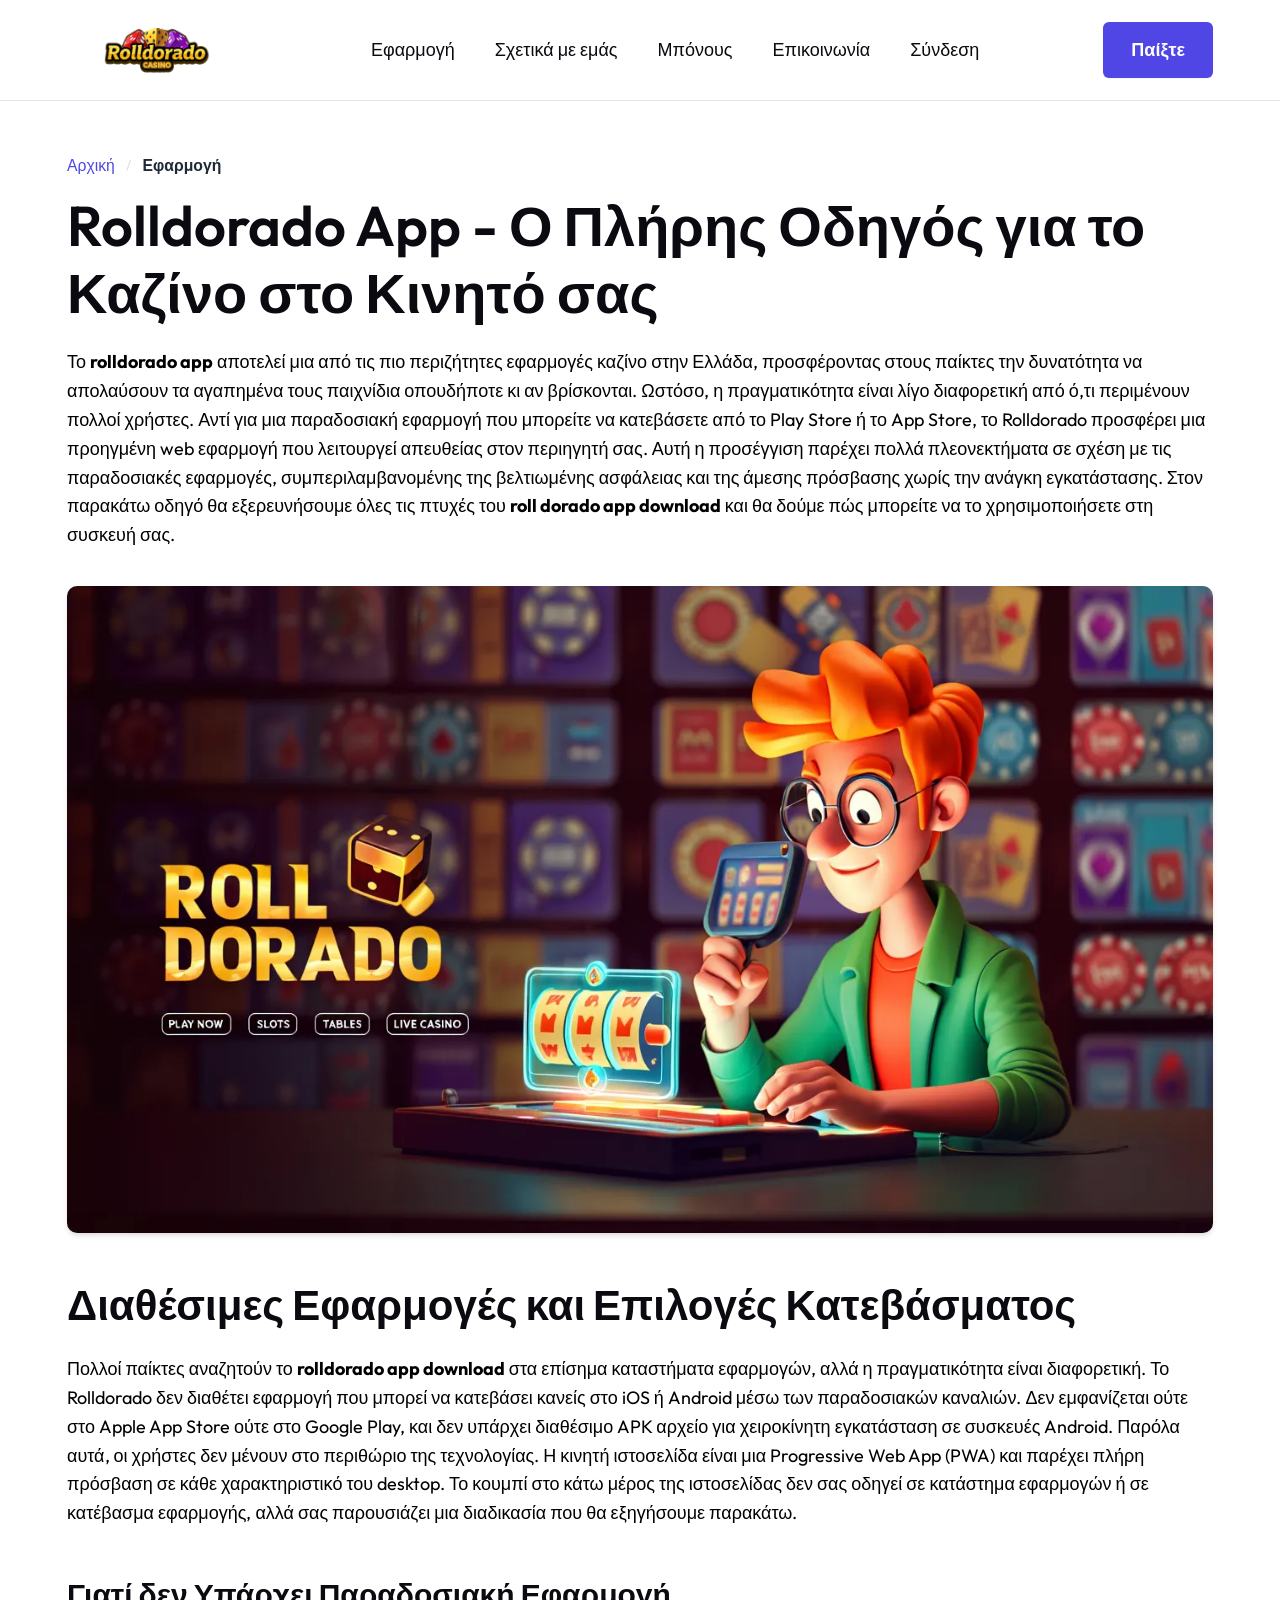
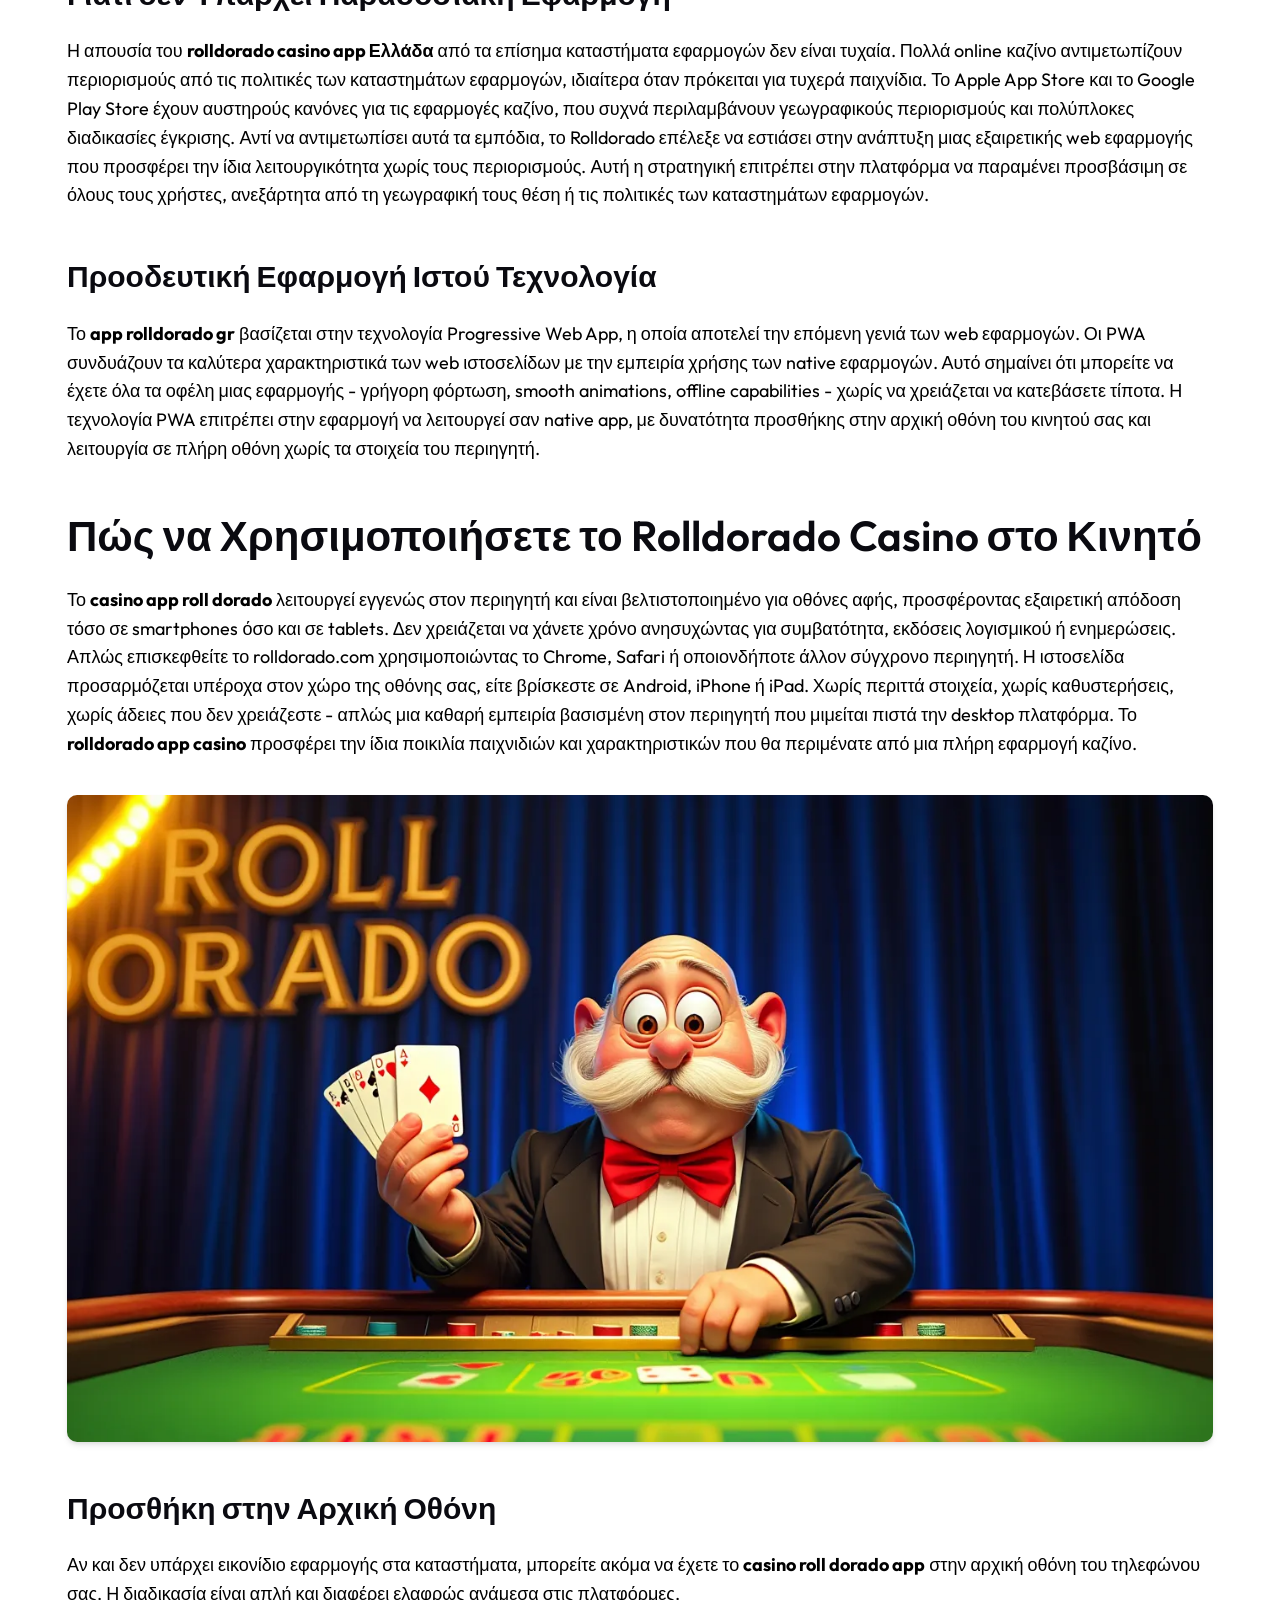
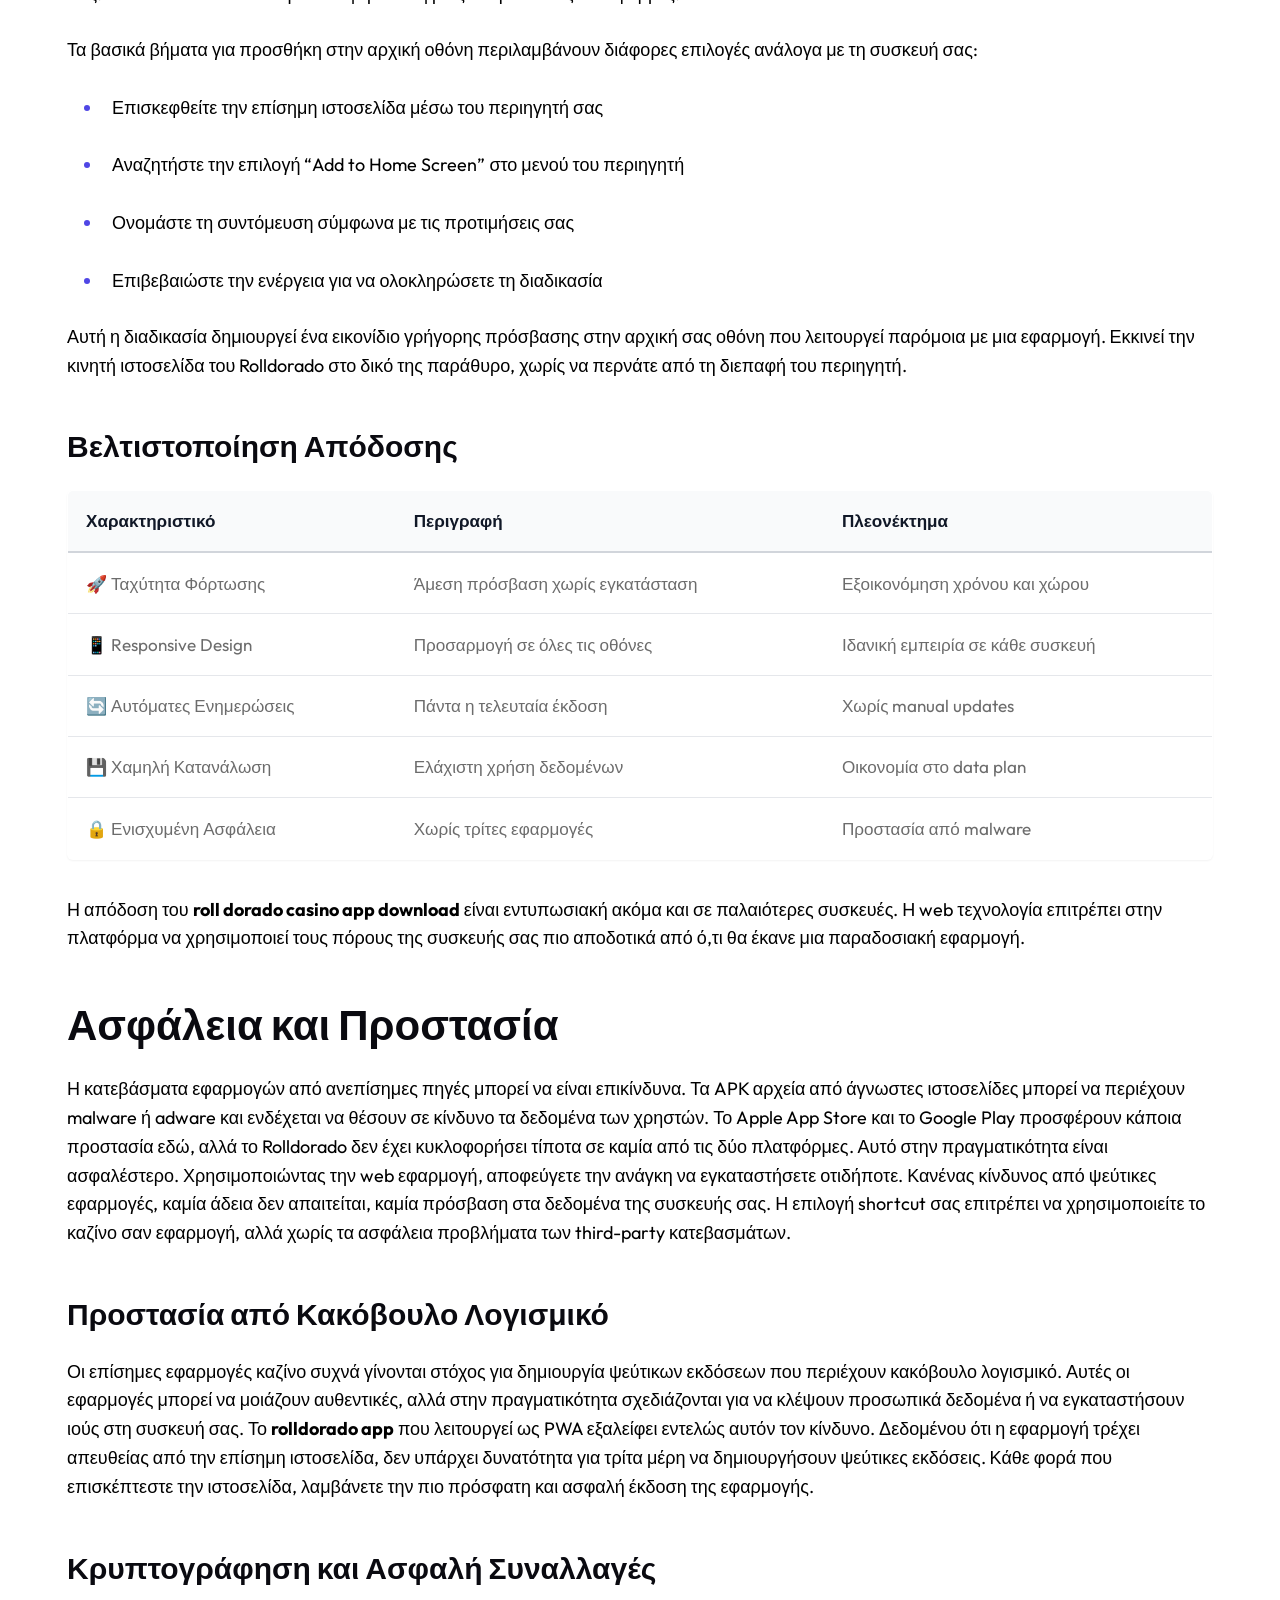
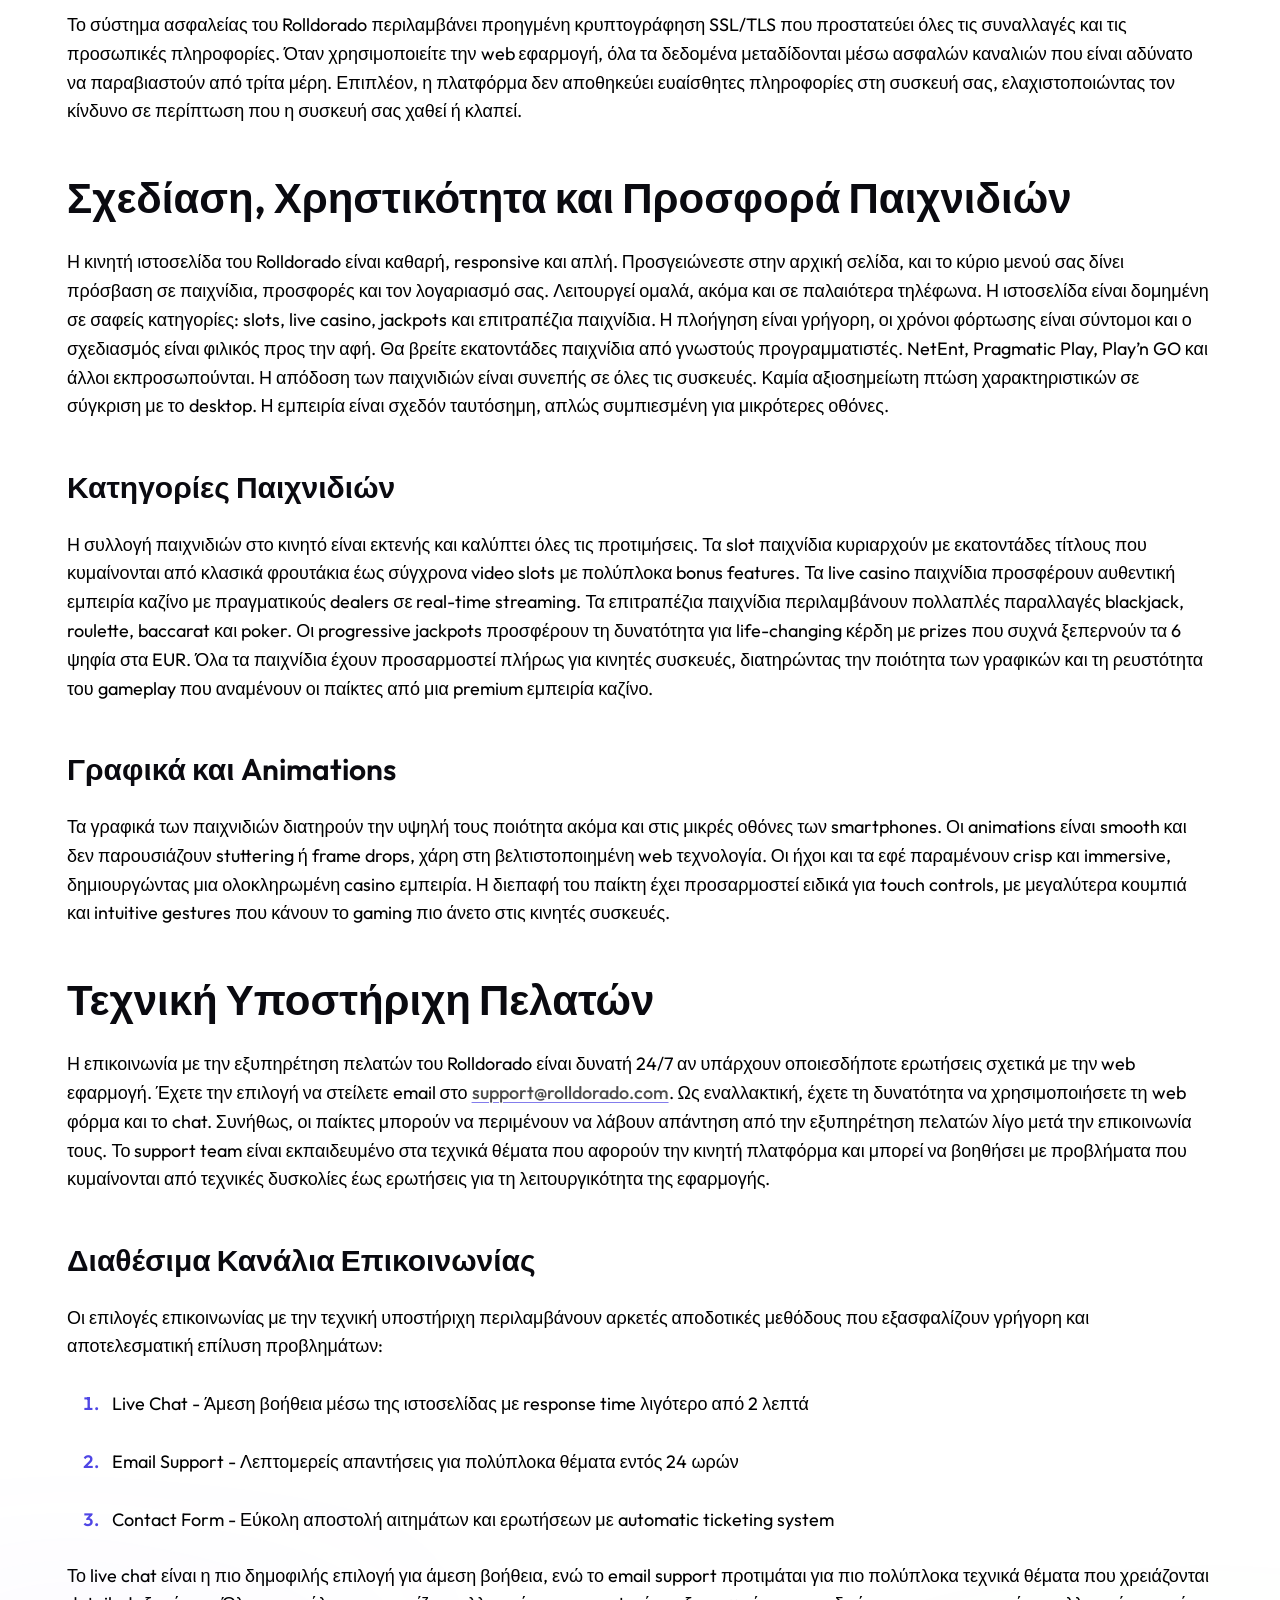
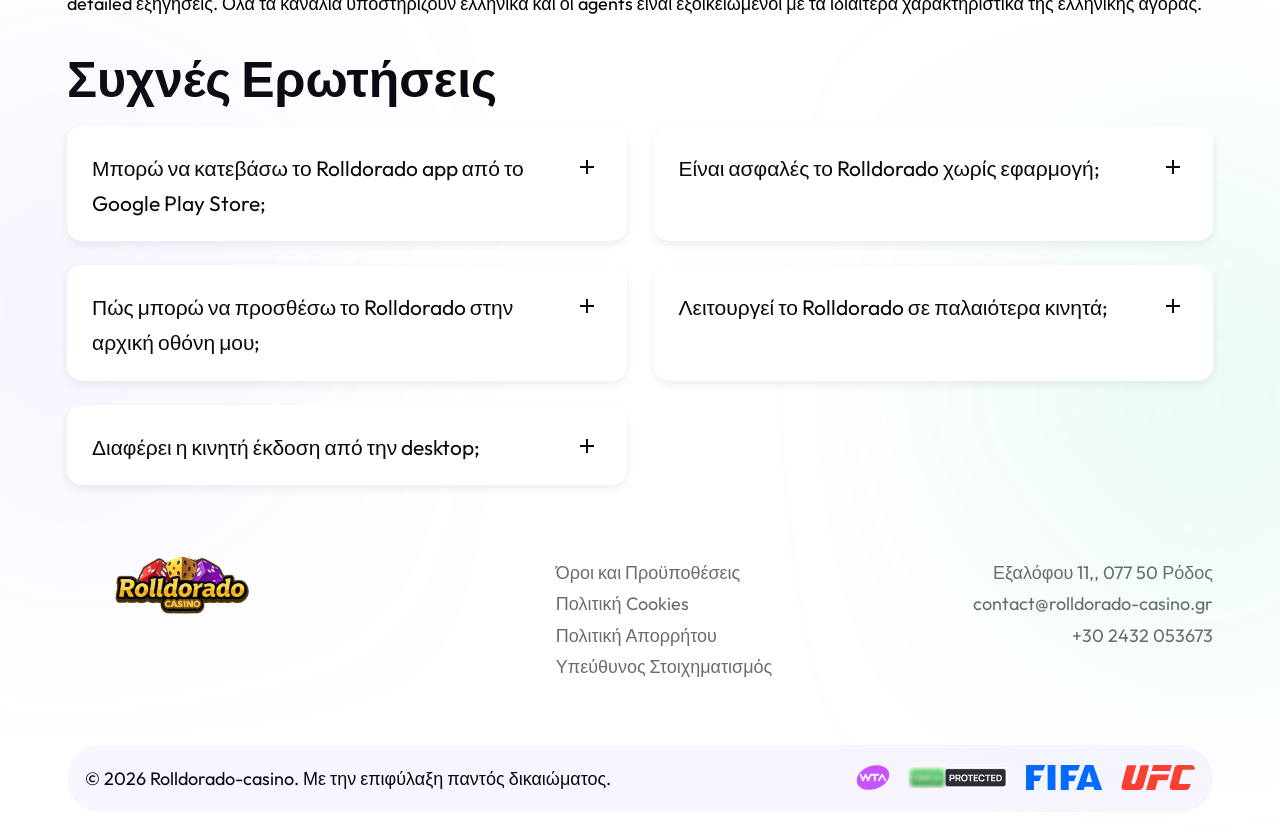
==== app/index.html @ d0406fed "initial commit" ====
<!DOCTYPE html><html class="no-js_a31c6f92421cba8a" lang="el-gr"><head>
  <meta charset="utf-8">
<meta name="viewport" content="width=device-width, initial-scale=1">
<meta http-equiv="x-ua-compatible" content="ie=edge"> <title>Rolldorado Casino App Ελλάδα - Κριτική και Μπόνους</title><meta name="description" content="rolldorado Casino App Ελλάδα: Κατεβάστε την εφαρμογή δωρεάν για Android &amp; iOS. Οδηγός, κριτική, μπόνους και πώς να παίξετε καζίνο παντού!"><meta name="keywords" content="rolldorado app, roll dorado app, rolldorado app download, roll dorado app download, rolldorado casino app Ελλάδα, roll dorado casino app download, app rolldorado gr, casino app roll dorado, rolldorado app casino, casino roll dorado app"><link rel="canonical" href="https://rolldorado-casino.gr/app/"><link rel="icon" type="image/png" sizes="32x32" href="/captures/favicon-32x32.26ec0876a1.png"><link rel="icon" type="image/png" sizes="16x16" href="/captures/favicon-16x16.png"><link rel="apple-touch-icon" sizes="180x180" href="/apple-touch-icon.png"> 
<link rel="shortcut icon" href="/favicon.ico"> 
<meta name="msapplication-TileColor" content="#da532c"> 
<meta name="theme-color" content="#ffffff"> 
<meta property="og:title" content="Rolldorado Casino App Ελλάδα - Κριτική και Μπόνους">
<meta property="og:description" content="rolldorado Casino App Ελλάδα: Κατεβάστε την εφαρμογή δωρεάν για Android &amp; iOS. Οδηγός, κριτική, μπόνους και πώς να παίξετε καζίνο παντού!">
<meta property="og:type" content="website">
<meta property="og:url" content="https://rolldorado-casino.gr/app/"><meta property="og:image" content="https://rolldorado-casino.gr/captures/doc_app_0a107b8253/rolldorado-casino-app-%CE%B5%CE%BB%CE%BB%CE%B1%CE%B4%CE%B1-%CE%BA%CF%81%CE%B9%CF%84%CE%B9%CE%BA%CE%B7-%CE%BA%CE%B1%CE%B9-%CE%BC%CF%80%CE%BF%CE%BD%CE%BF%CF%85%CF%82-1.webp">
<meta name="twitter:card" content="summary_large_image">
<meta name="twitter:title" content="Rolldorado Casino App Ελλάδα - Κριτική και Μπόνους">
<meta name="twitter:description" content="rolldorado Casino App Ελλάδα: Κατεβάστε την εφαρμογή δωρεάν για Android &amp; iOS. Οδηγός, κριτική, μπόνους και πώς να παίξετε καζίνο παντού!"><meta name="twitter:image" content="https://rolldorado-casino.gr/captures/doc_app_0a107b8253/rolldorado-casino-app-%CE%B5%CE%BB%CE%BB%CE%B1%CE%B4%CE%B1-%CE%BA%CF%81%CE%B9%CF%84%CE%B9%CE%BA%CE%B7-%CE%BA%CE%B1%CE%B9-%CE%BC%CF%80%CE%BF%CE%BD%CE%BF%CF%85%CF%82-1.webp"><link rel="preconnect" href="https://fonts.googleapis.com">
  <link rel="preconnect" href="https://fonts.gstatic.com" crossorigin=""><link href="https://fonts.googleapis.com/css2?family=Inter:wght@400;600;700&amp;family=Poppins:wght@700&amp;display=swap" rel="stylesheet"><meta name="robots" content="index, follow"><script type="application/ld+json">
{
  "@context": "https://schema.org",
  "@graph": [
    {
      "@type": "WebSite",
      "@id": "https:\/\/rolldorado-casino.gr\/#website",
      "url": "https:\/\/rolldorado-casino.gr\/",
      "name": "Rolldorado-casino",
      "potentialAction": {
        "@type": "SearchAction",
        "target": "https:\/\/rolldorado-casino.gr\/search?q={search_term_string}",
        "query-input": "required name=search_term_string"
      },
      "publisher": {
         "@id": "https:\/\/rolldorado-casino.gr\/#organization"
      },
      "inLanguage": "el-GR"
    },
    {
      "@type": "Organization",
      "@id": "https:\/\/rolldorado-casino.gr\/#organization",
      "name": "Rolldorado-casino",
      "url": "https:\/\/rolldorado-casino.gr\/",
      "logo": {
        "@type": "ImageObject",
        "url": "https:\/\/rolldorado-casino.gr\/captures\/logo.png"

      }},{
      "@type": "BreadcrumbList",
      "@id": "https:\/\/rolldorado-casino.gr\/app\/#breadcrumb",
      "itemListElement": [{
          "@type": "ListItem",
          "position":  1 ,
          "name": "Αρχική",
          "item": "https:\/\/rolldorado-casino.gr\/"
        },
              {
                "@type": "ListItem",
                "position":  2 ,
                "name": "Rolldorado Casino - Αναλυτικος Οδηγος και Κριτικη",
                "item": "https:\/\/rolldorado-casino.gr\/"
              },
        {
          "@type": "ListItem",
          "position":  3 ,
          "name": "Rolldorado Casino App Ελλάδα - Κριτική και Μπόνους"
        }
      ]
    },{"@type": "WebPage",
      "@id": "https:\/\/rolldorado-casino.gr\/app\/",
      "url": "https:\/\/rolldorado-casino.gr\/app\/",
      "name": "Rolldorado Casino App Ελλάδα - Κριτική και Μπόνους",
      "description": "rolldorado Casino App Ελλάδα: Κατεβάστε την εφαρμογή δωρεάν για Android \u0026 iOS. Οδηγός, κριτική, μπόνους και πώς να παίξετε καζίνο παντού!",
      "inLanguage": "el-GR","datePublished": "2026-07-07T00:00:00Z",
      "dateModified": "2026-07-07T00:00:00Z",
      "isPartOf": {
        "@id": "https:\/\/rolldorado-casino.gr\/#website"
      },"breadcrumb": {
         "@id": "https:\/\/rolldorado-casino.gr\/app\/#breadcrumb"
       }},
    {
      "@type": "FAQPage",
      "mainEntity": [{
          "@type": "Question",
          "name": "Μπορώ να κατεβάσω το Rolldorado app από το Google Play Store;",
          "acceptedAnswer": {
            "@type": "Answer",
            "text": "Όχι, δεν υπάρχει επίσημη εφαρμογή Rolldorado στο Google Play Store ούτε στο Apple App Store. Η πλατφόρμα λειτουργεί ως Progressive Web App που μπορείτε να προσθέσετε στην αρχική οθόνη του κινητού σας. Αυτή η προσέγγιση προσφέρει την ίδια λειτουργικότητα χωρίς τους περιορισμούς των επίσημων καταστημάτων εφαρμογών.\n"
          }
        },{
          "@type": "Question",
          "name": "Είναι ασφαλές το Rolldorado χωρίς εφαρμογή;",
          "acceptedAnswer": {
            "@type": "Answer",
            "text": "Ναι, είναι πιο ασφαλές από τις παραδοσιακές εφαρμογές καζίνο. Δεδομένου ότι λειτουργεί απευθείας στον περιηγητή, δεν χρειάζεται να εγκαταστήσετε τίποτα που θα μπορούσε να περιέχει malware. Όλες οι συναλλαγές προστατεύονται με SSL κρυπτογράφηση και η πλατφόρμα δεν αποθηκεύει ευαίσθητα δεδομένα στη συσκευή σας.\n"
          }
        },{
          "@type": "Question",
          "name": "Πώς μπορώ να προσθέσω το Rolldorado στην αρχική οθόνη μου;",
          "acceptedAnswer": {
            "@type": "Answer",
            "text": "Επισκεφθείτε το rolldorado.com στον περιηγητή σας και χρησιμοποιήστε την επιλογή \u0026ldquo;Add to Home Screen\u0026rdquo; από το μενού του περιηγητή. Στο Android Chrome, πατήστε τις τρεις τελείες και επιλέξτε την αντίστοιχη επιλογή. Στο iPhone Safari, πατήστε το Share button και επιλέξτε \u0026ldquo;Add to Home Screen\u0026rdquo;.\n"
          }
        },{
          "@type": "Question",
          "name": "Λειτουργεί το Rolldorado σε παλαιότερα κινητά;",
          "acceptedAnswer": {
            "@type": "Answer",
            "text": "Ναι, η web εφαρμογή είναι βελτιστοποιημένη για να λειτουργεί ομαλά ακόμα και σε παλαιότερες συσκευές. Χρειάζεστε μόνο έναν σύγχρονο περιηγητή και σταθερή σύνδεση internet. Η απόδοση παραμένει εξαιρετική χάρη στην αποδοτική χρήση των πόρων του συστήματος.\n"
          }
        },{
          "@type": "Question",
          "name": "Διαφέρει η κινητή έκδοση από την desktop;",
          "acceptedAnswer": {
            "@type": "Answer",
            "text": "Η κινητή έκδοση προσφέρει την ίδια πλήρη λειτουργικότητα με την desktop έκδοση. Όλα τα παιχνίδια, οι προσφορές, οι τραπεζικές επιλογές και τα χαρακτηριστικά του λογαριασμού είναι διαθέσιμα. Η διαφορά είναι μόνο στη διεπαφή που έχει βελτιστοποιηθεί για οθόνες αφής και μικρότερες οθόνες.\n"
          }
        }]
    }]
}
</script><meta name="generator" content="Hugo 0.148.2">
  
  <link rel="stylesheet" href="/stylesheet/bootstrap.min.662cc94c.css">
  <link rel="stylesheet" href="/stylesheet/fontawesome.min.9224754f.css">
  <link rel="stylesheet" href="/stylesheet/animate.fdb10ee7.css">
  <link rel="stylesheet" href="/stylesheet/odometer.6a5f8309.css">
  <link rel="stylesheet" href="/stylesheet/slick.min.5a803462.css">
  
  
  <link rel="stylesheet" href="/stylesheet/style.31c47801c6d0d72ed2a5c82821228aae0c2e79ded20c3f57e30a147ff3dc51f1.9a481f0e.css" integrity="sha384-0KXBVfn+M3Rq9s7ceeUWSUtH//mEdd8QorEAnDosq/TmWzyBZxPk2CMEoxGHtPv9">
  
  <link rel="stylesheet" href="/stylesheet/style.5d82aa0d5315f677f709af838c8047af22db36b3e33fa7e0f8188cf7c692dd08.2a2a2f2e.css" integrity="sha384-d7JrkSmFi6nLMh2XPvFJecejnaEzacwn48N3s2CeAZXG4I7FW5NGJf6heShkm1qw">
  
</head>

<body>
  
  <div class="cs_preloader cs_white_bg_29bff13aadb6f8f1">
    <div class="cs_preloader_in_9e02213da8120f65 position-relative_8665106d730b5403"><span></span><span></span></div>
  </div>
  

  

<header class="cs_site_header_c042a2f9377489ff cs_style_1_2919be1893198a38 cs_sticky_header">
  
  <div class="cs_main_header_cfa632a013ffe43c cs_fs_18_be882e6b5e52ee8f cs_heading_color_eef34464a90fce71">
    <div class="container"> 
      <div class="cs_main_header_in_66e9f91aeef2149d">

        <div class="cs_main_header_left_5118679f85a5bb72">
          
          <div class="logo_d0029a6edcdb0884">
  <a href="/" title="Rolldorado-casino">
    <img src="/captures/logo.942ea40196.png" title="Rolldorado-casino" alt="Rolldorado-casino" width="200" height="100"></a>
</div>
        </div>

        <div class="cs_main_header_center_b1e45547e9e431ec">
          
          <div class="cs_nav"><ul class="cs_nav_list"><li class="menu-item"><a href="/app/" aria-label="Menu link Εφαρμογή" id="menu-app-main">
                  Εφαρμογή
                </a></li><li class="menu-item"><a href="/our-history/" aria-label="Menu link Σχετικά με εμάς" id="menu-about-us-main">
                  Σχετικά με εμάς
                </a></li><li class="menu-item"><a href="/bonus/" aria-label="Menu link Μπόνους" id="menu-bonus-main">
                  Μπόνους
                </a></li><li class="menu-item"><a href="/support/" aria-label="Menu link Επικοινωνία" id="menu-contacts-main">
                  Επικοινωνία
                </a></li><li class="menu-item"><a href="/login/" aria-label="Menu link Σύνδεση" id="menu-login-main">
                  Σύνδεση
                </a></li></ul></div></div>
         <div class="header-controls_6a9f819328f8766a">
            <a href="/play" class="button play-button" title="Παίξτε" target="_blank" rel="noopener noreferrer nofollow">Παίξτε</a> 
            
        </div>

      </div>
    </div>
  </div>
  
  <hr>
</header>




  
  

  
  <main id="content" role="main">
    <div class="container single-page_dc9976b2c77a504a"><nav aria-label="breadcrumb" class="breadcrumbs_3f233d8f4ad55e17">
  <ol class="breadcrumb-list_bfd242ab04d03b39" itemscope="" itemtype="https://schema.org/ListItem"><li class="breadcrumb-item_538ea3aee0296ddd" itemprop="itemListElement" itemscope="" itemtype="https://schema.org/ListItem"><a itemprop="item" href="/">
        <span itemprop="name">Αρχική</span>
      </a>
      <meta itemprop="position" content="1">
    </li><li class="breadcrumb-item_538ea3aee0296ddd active" aria-current="page" itemprop="itemListElement" itemscope="" itemtype="https://schema.org/ListItem">
      <span itemprop="name">Εφαρμογή</span>
      <meta itemprop="position" content="2">
    </li>
  </ol>
</nav><div class="content-area_8362ce3791d70861"><h1 id="rolldorado-app---ο-πλήρης-οδηγός-για-το-καζίνο-στο-κινητό-σας">Rolldorado App - Ο Πλήρης Οδηγός για το Καζίνο στο Κινητό σας</h1>
<p>Το <strong>rolldorado app</strong> αποτελεί μια από τις πιο περιζήτητες εφαρμογές
καζίνο στην Ελλάδα, προσφέροντας στους παίκτες την δυνατότητα να
απολαύσουν τα αγαπημένα τους παιχνίδια οπουδήποτε κι αν βρίσκονται.
Ωστόσο, η πραγματικότητα είναι λίγο διαφορετική από ό,τι περιμένουν
πολλοί χρήστες. Αντί για μια παραδοσιακή εφαρμογή που μπορείτε να
κατεβάσετε από το Play Store ή το App Store, το Rolldorado προσφέρει μια
προηγμένη web εφαρμογή που λειτουργεί απευθείας στον περιηγητή σας. Αυτή
η προσέγγιση παρέχει πολλά πλεονεκτήματα σε σχέση με τις παραδοσιακές
εφαρμογές, συμπεριλαμβανομένης της βελτιωμένης ασφάλειας και της άμεσης
πρόσβασης χωρίς την ανάγκη εγκατάστασης. Στον παρακάτω οδηγό θα
εξερευνήσουμε όλες τις πτυχές του <strong>roll dorado app download</strong> και θα
δούμε πώς μπορείτε να το χρησιμοποιήσετε στη συσκευή σας.</p>
<p><img src="/captures/doc_app_0a107b8253/rolldorado-casino-app-%ce%b5%ce%bb%ce%bb%ce%b1%ce%b4%ce%b1-%ce%ba%cf%81%ce%b9%cf%84%ce%b9%ce%ba%ce%b7-%ce%ba%ce%b1%ce%b9-%ce%bc%cf%80%ce%bf%ce%bd%ce%bf%cf%85%cf%82-1.webp" alt="rolldorado app" title="rolldorado app" loading="lazy"></p>
<h2 id="διαθέσιμες-εφαρμογές-και-επιλογές-κατεβάσματος">Διαθέσιμες Εφαρμογές και Επιλογές Κατεβάσματος</h2>
<p>Πολλοί παίκτες αναζητούν το <strong>rolldorado app download</strong> στα επίσημα
καταστήματα εφαρμογών, αλλά η πραγματικότητα είναι διαφορετική. Το
Rolldorado δεν διαθέτει εφαρμογή που μπορεί να κατεβάσει κανείς στο iOS
ή Android μέσω των παραδοσιακών καναλιών. Δεν εμφανίζεται ούτε στο Apple
App Store ούτε στο Google Play, και δεν υπάρχει διαθέσιμο APK αρχείο για
χειροκίνητη εγκατάσταση σε συσκευές Android. Παρόλα αυτά, οι χρήστες δεν
μένουν στο περιθώριο της τεχνολογίας. Η κινητή ιστοσελίδα είναι μια
Progressive Web App (PWA) και παρέχει πλήρη πρόσβαση σε κάθε
χαρακτηριστικό του desktop. Το κουμπί στο κάτω μέρος της ιστοσελίδας δεν
σας οδηγεί σε κατάστημα εφαρμογών ή σε κατέβασμα εφαρμογής, αλλά σας
παρουσιάζει μια διαδικασία που θα εξηγήσουμε παρακάτω.</p>
<h3 id="γιατί-δεν-υπάρχει-παραδοσιακή-εφαρμογή">Γιατί δεν Υπάρχει Παραδοσιακή Εφαρμογή</h3>
<p>Η απουσία του <strong>rolldorado casino app Ελλάδα</strong> από τα επίσημα
καταστήματα εφαρμογών δεν είναι τυχαία. Πολλά online καζίνο
αντιμετωπίζουν περιορισμούς από τις πολιτικές των καταστημάτων
εφαρμογών, ιδιαίτερα όταν πρόκειται για τυχερά παιχνίδια. Το Apple App
Store και το Google Play Store έχουν αυστηρούς κανόνες για τις εφαρμογές
καζίνο, που συχνά περιλαμβάνουν γεωγραφικούς περιορισμούς και πολύπλοκες
διαδικασίες έγκρισης. Αντί να αντιμετωπίσει αυτά τα εμπόδια, το
Rolldorado επέλεξε να εστιάσει στην ανάπτυξη μιας εξαιρετικής web
εφαρμογής που προσφέρει την ίδια λειτουργικότητα χωρίς τους
περιορισμούς. Αυτή η στρατηγική επιτρέπει στην πλατφόρμα να παραμένει
προσβάσιμη σε όλους τους χρήστες, ανεξάρτητα από τη γεωγραφική τους θέση
ή τις πολιτικές των καταστημάτων εφαρμογών.</p>
<h3 id="προοδευτική-εφαρμογή-ιστού-τεχνολογία">Προοδευτική Εφαρμογή Ιστού Τεχνολογία</h3>
<p>Το <strong>app rolldorado gr</strong> βασίζεται στην τεχνολογία Progressive Web App,
η οποία αποτελεί την επόμενη γενιά των web εφαρμογών. Οι PWA συνδυάζουν
τα καλύτερα χαρακτηριστικά των web ιστοσελίδων με την εμπειρία χρήσης
των native εφαρμογών. Αυτό σημαίνει ότι μπορείτε να έχετε όλα τα οφέλη
μιας εφαρμογής - γρήγορη φόρτωση, smooth animations, offline
capabilities - χωρίς να χρειάζεται να κατεβάσετε τίποτα. Η τεχνολογία
PWA επιτρέπει στην εφαρμογή να λειτουργεί σαν native app, με δυνατότητα
προσθήκης στην αρχική οθόνη του κινητού σας και λειτουργία σε πλήρη
οθόνη χωρίς τα στοιχεία του περιηγητή.</p>
<h2 id="πώς-να-χρησιμοποιήσετε-το-rolldorado-casino-στο-κινητό">Πώς να Χρησιμοποιήσετε το Rolldorado Casino στο Κινητό</h2>
<p>Το <strong>casino app roll dorado</strong> λειτουργεί εγγενώς στον περιηγητή και
είναι βελτιστοποιημένο για οθόνες αφής, προσφέροντας εξαιρετική απόδοση
τόσο σε smartphones όσο και σε tablets. Δεν χρειάζεται να χάνετε χρόνο
ανησυχώντας για συμβατότητα, εκδόσεις λογισμικού ή ενημερώσεις. Απλώς
επισκεφθείτε το rolldorado.com χρησιμοποιώντας το Chrome, Safari ή
οποιονδήποτε άλλον σύγχρονο περιηγητή. Η ιστοσελίδα προσαρμόζεται
υπέροχα στον χώρο της οθόνης σας, είτε βρίσκεστε σε Android, iPhone ή
iPad. Χωρίς περιττά στοιχεία, χωρίς καθυστερήσεις, χωρίς άδειες που δεν
χρειάζεστε - απλώς μια καθαρή εμπειρία βασισμένη στον περιηγητή που
μιμείται πιστά την desktop πλατφόρμα. Το <strong>rolldorado app casino</strong>
προσφέρει την ίδια ποικιλία παιχνιδιών και χαρακτηριστικών που θα
περιμένατε από μια πλήρη εφαρμογή καζίνο.</p>
<p><img src="/captures/doc_app_0a107b8253/rolldorado-casino-app-%ce%b5%ce%bb%ce%bb%ce%b1%ce%b4%ce%b1-%ce%ba%cf%81%ce%b9%cf%84%ce%b9%ce%ba%ce%b7-%ce%ba%ce%b1%ce%b9-%ce%bc%cf%80%ce%bf%ce%bd%ce%bf%cf%85%cf%82-2.webp" alt="rolldorado app" title="rolldorado app" loading="lazy"></p>
<h3 id="προσθήκη-στην-αρχική-οθόνη">Προσθήκη στην Αρχική Οθόνη</h3>
<p>Αν και δεν υπάρχει εικονίδιο εφαρμογής στα καταστήματα, μπορείτε ακόμα
να έχετε το <strong>casino roll dorado app</strong> στην αρχική οθόνη του τηλεφώνου
σας. Η διαδικασία είναι απλή και διαφέρει ελαφρώς ανάμεσα στις
πλατφόρμες.</p>
<p>Τα βασικά βήματα για προσθήκη στην αρχική οθόνη περιλαμβάνουν διάφορες
επιλογές ανάλογα με τη συσκευή σας:</p>
<ul>
<li>
<p>Επισκεφθείτε την επίσημη ιστοσελίδα μέσω του περιηγητή σας</p>
</li>
<li>
<p>Αναζητήστε την επιλογή “Add to Home Screen” στο μενού του περιηγητή</p>
</li>
<li>
<p>Ονομάστε τη συντόμευση σύμφωνα με τις προτιμήσεις σας</p>
</li>
<li>
<p>Επιβεβαιώστε την ενέργεια για να ολοκληρώσετε τη διαδικασία</p>
</li>
</ul>
<p>Αυτή η διαδικασία δημιουργεί ένα εικονίδιο γρήγορης πρόσβασης στην
αρχική σας οθόνη που λειτουργεί παρόμοια με μια εφαρμογή. Εκκινεί την
κινητή ιστοσελίδα του Rolldorado στο δικό της παράθυρο, χωρίς να περνάτε
από τη διεπαφή του περιηγητή.</p>
<h3 id="βελτιστοποίηση-απόδοσης">Βελτιστοποίηση Απόδοσης</h3>
<table>
  <thead>
      <tr>
          <th><strong>Χαρακτηριστικό</strong></th>
          <th><strong>Περιγραφή</strong></th>
          <th><strong>Πλεονέκτημα</strong></th>
      </tr>
  </thead>
  <tbody>
      <tr>
          <td>🚀 Ταχύτητα Φόρτωσης</td>
          <td>Άμεση πρόσβαση χωρίς εγκατάσταση</td>
          <td>Εξοικονόμηση χρόνου και χώρου</td>
      </tr>
      <tr>
          <td>📱 Responsive Design</td>
          <td>Προσαρμογή σε όλες τις οθόνες</td>
          <td>Ιδανική εμπειρία σε κάθε συσκευή</td>
      </tr>
      <tr>
          <td>🔄 Αυτόματες Ενημερώσεις</td>
          <td>Πάντα η τελευταία έκδοση</td>
          <td>Χωρίς manual updates</td>
      </tr>
      <tr>
          <td>💾 Χαμηλή Κατανάλωση</td>
          <td>Ελάχιστη χρήση δεδομένων</td>
          <td>Οικονομία στο data plan</td>
      </tr>
      <tr>
          <td>🔒 Ενισχυμένη Ασφάλεια</td>
          <td>Χωρίς τρίτες εφαρμογές</td>
          <td>Προστασία από malware</td>
      </tr>
  </tbody>
</table>
<p>Η απόδοση του <strong>roll dorado casino app download</strong> είναι εντυπωσιακή
ακόμα και σε παλαιότερες συσκευές. Η web τεχνολογία επιτρέπει στην
πλατφόρμα να χρησιμοποιεί τους πόρους της συσκευής σας πιο αποδοτικά από
ό,τι θα έκανε μια παραδοσιακή εφαρμογή.</p>
<h2 id="ασφάλεια-και-προστασία">Ασφάλεια και Προστασία</h2>
<p>Η κατεβάσματα εφαρμογών από ανεπίσημες πηγές μπορεί να είναι επικίνδυνα.
Τα APK αρχεία από άγνωστες ιστοσελίδες μπορεί να περιέχουν malware ή
adware και ενδέχεται να θέσουν σε κίνδυνο τα δεδομένα των χρηστών. Το
Apple App Store και το Google Play προσφέρουν κάποια προστασία εδώ, αλλά
το Rolldorado δεν έχει κυκλοφορήσει τίποτα σε καμία από τις δύο
πλατφόρμες. Αυτό στην πραγματικότητα είναι ασφαλέστερο. Χρησιμοποιώντας
την web εφαρμογή, αποφεύγετε την ανάγκη να εγκαταστήσετε οτιδήποτε.
Κανένας κίνδυνος από ψεύτικες εφαρμογές, καμία άδεια δεν απαιτείται,
καμία πρόσβαση στα δεδομένα της συσκευής σας. Η επιλογή shortcut σας
επιτρέπει να χρησιμοποιείτε το καζίνο σαν εφαρμογή, αλλά χωρίς τα
ασφάλεια προβλήματα των third-party κατεβασμάτων.</p>
<h3 id="προστασία-από-κακόβουλο-λογισμικό">Προστασία από Κακόβουλο Λογισμικό</h3>
<p>Οι επίσημες εφαρμογές καζίνο συχνά γίνονται στόχος για δημιουργία
ψεύτικων εκδόσεων που περιέχουν κακόβουλο λογισμικό. Αυτές οι εφαρμογές
μπορεί να μοιάζουν αυθεντικές, αλλά στην πραγματικότητα σχεδιάζονται για
να κλέψουν προσωπικά δεδομένα ή να εγκαταστήσουν ιούς στη συσκευή σας.
Το <strong>rolldorado app</strong> που λειτουργεί ως PWA εξαλείφει εντελώς αυτόν τον
κίνδυνο. Δεδομένου ότι η εφαρμογή τρέχει απευθείας από την επίσημη
ιστοσελίδα, δεν υπάρχει δυνατότητα για τρίτα μέρη να δημιουργήσουν
ψεύτικες εκδόσεις. Κάθε φορά που επισκέπτεστε την ιστοσελίδα, λαμβάνετε
την πιο πρόσφατη και ασφαλή έκδοση της εφαρμογής.</p>
<h3 id="κρυπτογράφηση-και-ασφαλή-συναλλαγές">Κρυπτογράφηση και Ασφαλή Συναλλαγές</h3>
<p>Το σύστημα ασφαλείας του Rolldorado περιλαμβάνει προηγμένη κρυπτογράφηση
SSL/TLS που προστατεύει όλες τις συναλλαγές και τις προσωπικές
πληροφορίες. Όταν χρησιμοποιείτε την web εφαρμογή, όλα τα δεδομένα
μεταδίδονται μέσω ασφαλών καναλιών που είναι αδύνατο να παραβιαστούν από
τρίτα μέρη. Επιπλέον, η πλατφόρμα δεν αποθηκεύει ευαίσθητες πληροφορίες
στη συσκευή σας, ελαχιστοποιώντας τον κίνδυνο σε περίπτωση που η συσκευή
σας χαθεί ή κλαπεί.</p>
<h2 id="σχεδίαση-χρηστικότητα-και-προσφορά-παιχνιδιών">Σχεδίαση, Χρηστικότητα και Προσφορά Παιχνιδιών</h2>
<p>Η κινητή ιστοσελίδα του Rolldorado είναι καθαρή, responsive και απλή.
Προσγειώνεστε στην αρχική σελίδα, και το κύριο μενού σας δίνει πρόσβαση
σε παιχνίδια, προσφορές και τον λογαριασμό σας. Λειτουργεί ομαλά, ακόμα
και σε παλαιότερα τηλέφωνα. Η ιστοσελίδα είναι δομημένη σε σαφείς
κατηγορίες: slots, live casino, jackpots και επιτραπέζια παιχνίδια. Η
πλοήγηση είναι γρήγορη, οι χρόνοι φόρτωσης είναι σύντομοι και ο
σχεδιασμός είναι φιλικός προς την αφή. Θα βρείτε εκατοντάδες παιχνίδια
από γνωστούς προγραμματιστές. NetEnt, Pragmatic Play, Play’n GO και
άλλοι εκπροσωπούνται. Η απόδοση των παιχνιδιών είναι συνεπής σε όλες τις
συσκευές. Καμία αξιοσημείωτη πτώση χαρακτηριστικών σε σύγκριση με το
desktop. Η εμπειρία είναι σχεδόν ταυτόσημη, απλώς συμπιεσμένη για
μικρότερες οθόνες.</p>
<h3 id="κατηγορίες-παιχνιδιών">Κατηγορίες Παιχνιδιών</h3>
<p>Η συλλογή παιχνιδιών στο κινητό είναι εκτενής και καλύπτει όλες τις
προτιμήσεις. Τα slot παιχνίδια κυριαρχούν με εκατοντάδες τίτλους που
κυμαίνονται από κλασικά φρουτάκια έως σύγχρονα video slots με πολύπλοκα
bonus features. Τα live casino παιχνίδια προσφέρουν αυθεντική εμπειρία
καζίνο με πραγματικούς dealers σε real-time streaming. Τα επιτραπέζια
παιχνίδια περιλαμβάνουν πολλαπλές παραλλαγές blackjack, roulette,
baccarat και poker. Οι progressive jackpots προσφέρουν τη δυνατότητα για
life-changing κέρδη με prizes που συχνά ξεπερνούν τα 6 ψηφία στα EUR.
Όλα τα παιχνίδια έχουν προσαρμοστεί πλήρως για κινητές συσκευές,
διατηρώντας την ποιότητα των γραφικών και τη ρευστότητα του gameplay που
αναμένουν οι παίκτες από μια premium εμπειρία καζίνο.</p>
<h3 id="γραφικά-και-animations">Γραφικά και Animations</h3>
<p>Τα γραφικά των παιχνιδιών διατηρούν την υψηλή τους ποιότητα ακόμα και
στις μικρές οθόνες των smartphones. Οι animations είναι smooth και δεν
παρουσιάζουν stuttering ή frame drops, χάρη στη βελτιστοποιημένη web
τεχνολογία. Οι ήχοι και τα εφέ παραμένουν crisp και immersive,
δημιουργώντας μια ολοκληρωμένη casino εμπειρία. Η διεπαφή του παίκτη
έχει προσαρμοστεί ειδικά για touch controls, με μεγαλύτερα κουμπιά και
intuitive gestures που κάνουν το gaming πιο άνετο στις κινητές συσκευές.</p>
<h2 id="τεχνική-υποστήριχη-πελατών">Τεχνική Υποστήριχη Πελατών</h2>
<p>Η επικοινωνία με την εξυπηρέτηση πελατών του Rolldorado είναι δυνατή
24/7 αν υπάρχουν οποιεσδήποτε ερωτήσεις σχετικά με την web εφαρμογή.
Έχετε την επιλογή να στείλετε email στο <a href="mailto:support@rolldorado.com">support@rolldorado.com</a>. Ως
εναλλακτική, έχετε τη δυνατότητα να χρησιμοποιήσετε τη web φόρμα και το
chat. Συνήθως, οι παίκτες μπορούν να περιμένουν να λάβουν απάντηση από
την εξυπηρέτηση πελατών λίγο μετά την επικοινωνία τους. Το support team
είναι εκπαιδευμένο στα τεχνικά θέματα που αφορούν την κινητή πλατφόρμα
και μπορεί να βοηθήσει με προβλήματα που κυμαίνονται από τεχνικές
δυσκολίες έως ερωτήσεις για τη λειτουργικότητα της εφαρμογής.</p>
<h3 id="διαθέσιμα-κανάλια-επικοινωνίας">Διαθέσιμα Κανάλια Επικοινωνίας</h3>
<p>Οι επιλογές επικοινωνίας με την τεχνική υποστήριχη περιλαμβάνουν αρκετές
αποδοτικές μεθόδους που εξασφαλίζουν γρήγορη και αποτελεσματική επίλυση
προβλημάτων:</p>
<ol>
<li>
<p>Live Chat - Άμεση βοήθεια μέσω της ιστοσελίδας με response time
λιγότερο από 2 λεπτά</p>
</li>
<li>
<p>Email Support - Λεπτομερείς απαντήσεις για πολύπλοκα θέματα εντός 24
ωρών</p>
</li>
<li>
<p>Contact Form - Εύκολη αποστολή αιτημάτων και ερωτήσεων με automatic
ticketing system</p>
</li>
</ol>
<p>Το live chat είναι η πιο δημοφιλής επιλογή για άμεση βοήθεια, ενώ το
email support προτιμάται για πιο πολύπλοκα τεχνικά θέματα που
χρειάζονται detailed εξηγήσεις. Όλα τα κανάλια υποστηρίζουν ελληνικά και
οι agents είναι εξοικειωμένοι με τα ιδιαίτερα χαρακτηριστικά της
ελληνικής αγοράς.</p>
</div><section class="position-relative_8665106d730b5403">
    <div class="text-start_1165bbc94428c93c">
      <h2 class="cs_fs_50_3585cb78189c76e5 cs_mb_15_a1d4b7171c4d6b0a wow fadeInDown_ee71d6dcef493798">Συχνές Ερωτήσεις</h2>
    </div>

    <div class="row cs_gap_y_24_4c6751d232b3b2bc position-relative_8665106d730b5403 z-1_31a1af442602364f" itemscope="" itemtype="https://schema.org/FAQPage"><div class="col-xl-6 wow fadeInUp_edb6b1ce6d33e3c7" itemscope="" itemprop="mainEntity" itemtype="https://schema.org/Question">
        <div class="cs_accordian cs_radius_15_6df9eb1a22f41265 cs_white_bg_29bff13aadb6f8f1 cs_type_2_512929566d90b950 position-relative_8665106d730b5403">
          <div class="cs_accordian_head cs_fs_21_7e6b395c279e41a5 cs_heading_color_eef34464a90fce71" itemprop="name">
            Μπορώ να κατεβάσω το Rolldorado app από το Google Play Store;
            <span class="cs_accordian_toggle_0588757dc73b6b7a position-absolute_ffcf9b7858a445aa"></span>
          </div>
          <div class="cs_accordian_body" itemscope="" itemprop="acceptedAnswer" itemtype="https://schema.org/Answer">
            <div itemprop="text">
              <p>Όχι, δεν υπάρχει επίσημη εφαρμογή Rolldorado στο Google Play Store ούτε
στο Apple App Store. Η πλατφόρμα λειτουργεί ως Progressive Web App που
μπορείτε να προσθέσετε στην αρχική οθόνη του κινητού σας. Αυτή η
προσέγγιση προσφέρει την ίδια λειτουργικότητα χωρίς τους περιορισμούς
των επίσημων καταστημάτων εφαρμογών.</p>

            </div>
          </div>
        </div>
      </div><div class="col-xl-6 wow fadeInUp_edb6b1ce6d33e3c7" itemscope="" itemprop="mainEntity" itemtype="https://schema.org/Question">
        <div class="cs_accordian cs_radius_15_6df9eb1a22f41265 cs_white_bg_29bff13aadb6f8f1 cs_type_2_512929566d90b950 position-relative_8665106d730b5403">
          <div class="cs_accordian_head cs_fs_21_7e6b395c279e41a5 cs_heading_color_eef34464a90fce71" itemprop="name">
            Είναι ασφαλές το Rolldorado χωρίς εφαρμογή;
            <span class="cs_accordian_toggle_0588757dc73b6b7a position-absolute_ffcf9b7858a445aa"></span>
          </div>
          <div class="cs_accordian_body" itemscope="" itemprop="acceptedAnswer" itemtype="https://schema.org/Answer">
            <div itemprop="text">
              <p>Ναι, είναι πιο ασφαλές από τις παραδοσιακές εφαρμογές καζίνο. Δεδομένου
ότι λειτουργεί απευθείας στον περιηγητή, δεν χρειάζεται να εγκαταστήσετε
τίποτα που θα μπορούσε να περιέχει malware. Όλες οι συναλλαγές
προστατεύονται με SSL κρυπτογράφηση και η πλατφόρμα δεν αποθηκεύει
ευαίσθητα δεδομένα στη συσκευή σας.</p>

            </div>
          </div>
        </div>
      </div><div class="col-xl-6 wow fadeInUp_edb6b1ce6d33e3c7" itemscope="" itemprop="mainEntity" itemtype="https://schema.org/Question">
        <div class="cs_accordian cs_radius_15_6df9eb1a22f41265 cs_white_bg_29bff13aadb6f8f1 cs_type_2_512929566d90b950 position-relative_8665106d730b5403">
          <div class="cs_accordian_head cs_fs_21_7e6b395c279e41a5 cs_heading_color_eef34464a90fce71" itemprop="name">
            Πώς μπορώ να προσθέσω το Rolldorado στην αρχική οθόνη μου;
            <span class="cs_accordian_toggle_0588757dc73b6b7a position-absolute_ffcf9b7858a445aa"></span>
          </div>
          <div class="cs_accordian_body" itemscope="" itemprop="acceptedAnswer" itemtype="https://schema.org/Answer">
            <div itemprop="text">
              <p>Επισκεφθείτε το rolldorado.com στον περιηγητή σας και χρησιμοποιήστε την
επιλογή “Add to Home Screen” από το μενού του περιηγητή. Στο Android
Chrome, πατήστε τις τρεις τελείες και επιλέξτε την αντίστοιχη επιλογή.
Στο iPhone Safari, πατήστε το Share button και επιλέξτε “Add to Home
Screen”.</p>

            </div>
          </div>
        </div>
      </div><div class="col-xl-6 wow fadeInUp_edb6b1ce6d33e3c7" itemscope="" itemprop="mainEntity" itemtype="https://schema.org/Question">
        <div class="cs_accordian cs_radius_15_6df9eb1a22f41265 cs_white_bg_29bff13aadb6f8f1 cs_type_2_512929566d90b950 position-relative_8665106d730b5403">
          <div class="cs_accordian_head cs_fs_21_7e6b395c279e41a5 cs_heading_color_eef34464a90fce71" itemprop="name">
            Λειτουργεί το Rolldorado σε παλαιότερα κινητά;
            <span class="cs_accordian_toggle_0588757dc73b6b7a position-absolute_ffcf9b7858a445aa"></span>
          </div>
          <div class="cs_accordian_body" itemscope="" itemprop="acceptedAnswer" itemtype="https://schema.org/Answer">
            <div itemprop="text">
              <p>Ναι, η web εφαρμογή είναι βελτιστοποιημένη για να λειτουργεί ομαλά ακόμα
και σε παλαιότερες συσκευές. Χρειάζεστε μόνο έναν σύγχρονο περιηγητή και
σταθερή σύνδεση internet. Η απόδοση παραμένει εξαιρετική χάρη στην
αποδοτική χρήση των πόρων του συστήματος.</p>

            </div>
          </div>
        </div>
      </div><div class="col-xl-6 wow fadeInUp_edb6b1ce6d33e3c7" itemscope="" itemprop="mainEntity" itemtype="https://schema.org/Question">
        <div class="cs_accordian cs_radius_15_6df9eb1a22f41265 cs_white_bg_29bff13aadb6f8f1 cs_type_2_512929566d90b950 position-relative_8665106d730b5403">
          <div class="cs_accordian_head cs_fs_21_7e6b395c279e41a5 cs_heading_color_eef34464a90fce71" itemprop="name">
            Διαφέρει η κινητή έκδοση από την desktop;
            <span class="cs_accordian_toggle_0588757dc73b6b7a position-absolute_ffcf9b7858a445aa"></span>
          </div>
          <div class="cs_accordian_body" itemscope="" itemprop="acceptedAnswer" itemtype="https://schema.org/Answer">
            <div itemprop="text">
              <p>Η κινητή έκδοση προσφέρει την ίδια πλήρη λειτουργικότητα με την desktop
έκδοση. Όλα τα παιχνίδια, οι προσφορές, οι τραπεζικές επιλογές και τα
χαρακτηριστικά του λογαριασμού είναι διαθέσιμα. Η διαφορά είναι μόνο στη
διεπαφή που έχει βελτιστοποιηθεί για οθόνες αφής και μικρότερες οθόνες.</p>

            </div>
          </div>
        </div>
      </div>
    </div>

    <div class="cs_faq_shape_1_590d959c637aef2f cs_purple_bg_565a88ea1e08b784 cs_radius_100_17f61f84759817c0 position-absolute_ffcf9b7858a445aa"></div>
    <div class="cs_faq_shape_2_e6ab0583d0390e88 cs_accent_bg_5c94d14b5341d7bd cs_radius_100_17f61f84759817c0 position-absolute_ffcf9b7858a445aa"></div>
</section></div>
  </main>

  <footer class="cs_footer_ed22adad5f9cee3f style_1_9546709b17faf00c type_1_32ea1eeed865b500">
  <div class="container">
    <div class="cs_footer_main_3e29b5ef5f77179d">
      <div class="row cs_gap_y_30_d0f8c9b2248bf2f4">
        <div class="col-xl-5_d03d7a5d0eb419ee col-lg-4_5b4eb4dc12d91fc2 col-md-7_0867816f7f83e52b">
          <div class="cs_footer_widget_b7ba1ac409cc68aa cs_text_widget_e6b952f87fc8a97b">
            <div class="cs_brand_404de97ad31550a1 cs_mb_10_e5cd2c177a118d3b wow fadeInUp_edb6b1ce6d33e3c7" data-wow-delay="0.1s">
              <a href="/" title="Rolldorado-casino" class="footer-logo-link_1485d16c90639370">
  <img src="/captures/logo.942ea40196.png" title="Rolldorado-casino" alt="Rolldorado-casino" width="150" height="50" loading="lazy">
</a>
            </div>
          </div>
        </div>
        <div class="col-xl-3_5ada8d98b27ff497 col-lg-3_c286f18e63063a97 col-md-7_0867816f7f83e52b">
          <div class="cs_footer_widget_b7ba1ac409cc68aa cs_help_widget_2867d60571dcf381"><ul class="cs_footer_medu_6737c7d393f684ab cs_mp_0_430f282c8593b68a"><li><a href="/terms-and-conditions/" aria-label="Όροι και Προϋποθέσεις page link">Όροι και Προϋποθέσεις</a></li><li><a href="/cookie-policy/" aria-label="Πολιτική Cookies page link">Πολιτική Cookies</a></li><li><a href="/privacy-policy/" aria-label="Πολιτική Απορρήτου page link">Πολιτική Απορρήτου</a></li><li><a href="/responsible-gambling/" aria-label="Υπεύθυνος Στοιχηματισμός page link">Υπεύθυνος Στοιχηματισμός</a></li></ul></div>
        </div>
        <div class="col-xl-4_8ab6eb6fa77cb909 col-lg-3_c286f18e63063a97 col-md-4_5c3d0bd7d1101904 offset-md-1_1ed45f7e0e5e532a offset-lg-0_ab1e2cba8a155aa5 text-start_1165bbc94428c93c text-md-end_2ef769a29c40bbea">
          <div class="cs_footer_widget_b7ba1ac409cc68aa cs_contact_widget_8f6c81ccad70c01d">
            <ul class="cs_footer_medu_6737c7d393f684ab cs_mp_0_430f282c8593b68a"><li><a href="https://www.google.com/maps/search/?api=1&amp;query=%CE%95%CE%BE%CE%B1%CE%BB%CF%8C%CF%86%CE%BF%CF%85+11%2C%2C+077+50+%CE%A1%CF%8C%CE%B4%CE%BF%CF%82" aria-label="Email send link">Εξαλόφου 11,, 077 50 Ρόδος</a></li><li><a href="mailto:contact@rolldorado-casino.gr" aria-label="Email send link">contact@rolldorado-casino.gr</a></li><li><a href="tel:tel:+302432053673" aria-label="Phone call link">+30 2432 053673</a></li></ul>
          </div>
        </div>

      </div>
    </div>
    <div class="cs_height_62_008e3d4f95411356 cs_height_lg_40_6e5f836a86ef430f"></div>
    <div class="cs_footer_bottom_377bc097b8c9c257 cs_gray_bg_2_53273332ca94f4fa cs_radius_50_c63b45c96eec7d6a d-flex p-3_69570dee0bc9e84a align-items-center_be99150bdb68b020 mb-4_3895caaf04917146">
      <div class="cs_footer_text_d23a4c6298194805 cs_heading_color_eef34464a90fce71"><span class="copyright_c6783a09cd5f815a">© 2026 Rolldorado-casino. Με την επιφύλαξη παντός δικαιώματος.</span></div>
      <div class="footer-casino-logos_8fa261269fa7c613"><div class="casino-logo-gallery_150adb0d56196863">
    <div class="logo-items_7e208fededdc138e"><div class="casino-logo-item_40b740eb03e8d167">
          <img src="/captures/casino-logos_7a2015af5c/wta.e80e9b1603.svg" title="Rolldorado-casino" alt="Rolldorado-casino" loading="lazy" width="120" height="45" style="max-height: 40px; width: auto;"></div><div class="casino-logo-item_40b740eb03e8d167">
          <img src="/captures/casino-logos_7a2015af5c/protected.f071df4b7a.svg" title="Rolldorado-casino" alt="Rolldorado-casino" loading="lazy" width="120" height="45" style="max-height: 40px; width: auto;"></div><div class="casino-logo-item_40b740eb03e8d167">
          <img src="/captures/casino-logos_7a2015af5c/fifa.8fe651b826.svg" title="Rolldorado-casino" alt="Rolldorado-casino" loading="lazy" width="120" height="45" style="max-height: 40px; width: auto;"></div><div class="casino-logo-item_40b740eb03e8d167">
          <img src="/captures/casino-logos_7a2015af5c/ufc.6f2dc13b9a.svg" title="Rolldorado-casino" alt="Rolldorado-casino" loading="lazy" width="120" height="45" style="max-height: 40px; width: auto;"></div></div>
  </div></div>
    </div>
  </div>

</footer>

  
  
  <button type="button" aria-label="Scroll to top button" class="cs_scrollup cs_purple_bg_565a88ea1e08b784 cs_white_color_99b0216b1cfaf264 cs_radius_100_17f61f84759817c0">
    <svg width="20" height="20" viewBox="0 0 20 20" fill="none" xmlns="http://www.w3.org/2000/svg">
      <path d="M0 10L1.7625 11.7625L8.75 4.7875V20H11.25V4.7875L18.225 11.775L20 10L10 0L0 10Z" fill="currentColor"></path>
    </svg>
  </button>
  

  
  
  <script src="/javascript/jquery.min.fa4965fc.js"></script>
  <script src="/javascript/wow.min.750a29a7.js"></script>
  <script src="/javascript/jquery.slick.min.82224db8.js"></script>
  <script src="/javascript/odometer.d2ffe460.js"></script>
  
  
  
    
    <script src="/javascript/main.64feeb02f4f5949dccfc3dfb05a407476bfee73e4bf2048636471bf489984dac.09710ab9.js" integrity="sha384-cj4qa/jdhYsLskyqKZsCURPCmdYRtUuqraDu2XhEpQ5aRzWdHaaSqzHTjfXS5Fa5" defer=""></script>
  
  
  
  
  
  <script src="/app.0e24552615ffa1409141c90a6d6ec017d13fa67e39c1ea9654c3ec1a2da6f43e.js" integrity="sha384-NvO8pI41WPC1yAIngn+reAT9+ZqeFZUxpuXX85H8AQpsAHuc3sYG6tuOVcNSQn/r" defer=""></script>


</body></html>
---- stylesheet/odometer.6a5f8309.css ----
.odometer-inside_073567c33890b103 {
  display: flex;
  align-items: center;
}

.odometer.odometer-auto-theme_7a73000ce6efde13,
.odometer.odometer-theme-default_b82079a78413f018 {
  display: -moz-inline-box;
  -moz-box-orient: vertical;
  display: inline-block;
  vertical-align: middle;
  vertical-align: auto;
  position: relative;
}

.odometer.odometer-auto-theme_7a73000ce6efde13,
.odometer.odometer-theme-default_b82079a78413f018 {
  display: inline;
}

.odometer.odometer-auto-theme_7a73000ce6efde13 .odometer-digit_81237e09f8fe8f2e,
.odometer.odometer-theme-default_b82079a78413f018 .odometer-digit_81237e09f8fe8f2e {
  display: -moz-inline-box;
  -moz-box-orient: vertical;
  display: inline-block;
  vertical-align: middle;
  vertical-align: auto;
  position: relative;
}

.odometer.odometer-auto-theme_7a73000ce6efde13 .odometer-digit_81237e09f8fe8f2e,
.odometer.odometer-theme-default_b82079a78413f018 .odometer-digit_81237e09f8fe8f2e {
  display: inline;
}

.odometer.odometer-auto-theme_7a73000ce6efde13 .odometer-digit_81237e09f8fe8f2e .odometer-digit-spacer_d5712a9d84a18fd3,
.odometer.odometer-theme-default_b82079a78413f018 .odometer-digit_81237e09f8fe8f2e .odometer-digit-spacer_d5712a9d84a18fd3 {
  display: -moz-inline-box;
  -moz-box-orient: vertical;
  display: inline-block;
  vertical-align: middle;
  vertical-align: auto;
  visibility: hidden;
}

.odometer.odometer-auto-theme_7a73000ce6efde13 .odometer-digit_81237e09f8fe8f2e .odometer-digit-spacer_d5712a9d84a18fd3,
.odometer.odometer-theme-default_b82079a78413f018 .odometer-digit_81237e09f8fe8f2e .odometer-digit-spacer_d5712a9d84a18fd3 {
  display: flex;
}

.odometer.odometer-auto-theme_7a73000ce6efde13 .odometer-digit_81237e09f8fe8f2e .odometer-digit-inner_9cdbbfbbb839f29f,
.odometer.odometer-theme-default_b82079a78413f018 .odometer-digit_81237e09f8fe8f2e .odometer-digit-inner_9cdbbfbbb839f29f {
  text-align: left;
  display: block;
  position: absolute;
  top: 0;
  bottom: 0;
  overflow: hidden;
}

.odometer.odometer-auto-theme_7a73000ce6efde13 .odometer-digit_81237e09f8fe8f2e .odometer-ribbon_e1ea57fb193dc9b6,
.odometer.odometer-theme-default_b82079a78413f018 .odometer-digit_81237e09f8fe8f2e .odometer-ribbon_e1ea57fb193dc9b6 {
  display: block;
}

.odometer.odometer-auto-theme_7a73000ce6efde13 .odometer-digit_81237e09f8fe8f2e .odometer-ribbon-inner,
.odometer.odometer-theme-default_b82079a78413f018 .odometer-digit_81237e09f8fe8f2e .odometer-ribbon-inner {
  display: block;
  -webkit-backface-visibility: hidden;
}

.odometer.odometer-auto-theme_7a73000ce6efde13 .odometer-digit_81237e09f8fe8f2e .odometer-value,
.odometer.odometer-theme-default_b82079a78413f018 .odometer-digit_81237e09f8fe8f2e .odometer-value {
  display: block;
  -webkit-transform: translateZ(0);
}

.odometer.odometer-auto-theme_7a73000ce6efde13 .odometer-digit_81237e09f8fe8f2e .odometer-value.odometer-last-value_a569445413216be0,
.odometer.odometer-theme-default_b82079a78413f018 .odometer-digit_81237e09f8fe8f2e .odometer-value.odometer-last-value_a569445413216be0 {
  position: absolute;
}

.odometer.odometer-auto-theme_7a73000ce6efde13.odometer-animating-up_abddc8a301b1e218 .odometer-ribbon-inner,
.odometer.odometer-theme-default_b82079a78413f018.odometer-animating-up_abddc8a301b1e218 .odometer-ribbon-inner {
  -webkit-transition: -webkit-transform 2s;
  -moz-transition: -moz-transform 2s;
  -ms-transition: -ms-transform 2s;
  -o-transition: -o-transform 2s;
  transition: transform 2s;
}

.odometer.odometer-auto-theme_7a73000ce6efde13.odometer-animating-up_abddc8a301b1e218.odometer-animating_6422441568ff68d6 .odometer-ribbon-inner,
.odometer.odometer-theme-default_b82079a78413f018.odometer-animating-up_abddc8a301b1e218.odometer-animating_6422441568ff68d6 .odometer-ribbon-inner {
  -webkit-transform: translateY(-100%);
  -moz-transform: translateY(-100%);
  -ms-transform: translateY(-100%);
  -o-transform: translateY(-100%);
  transform: translateY(-100%);
}

.odometer.odometer-auto-theme_7a73000ce6efde13.odometer-animating-down_ae71b8cc4fcc73af .odometer-ribbon-inner,
.odometer.odometer-theme-default_b82079a78413f018.odometer-animating-down_ae71b8cc4fcc73af .odometer-ribbon-inner {
  -webkit-transform: translateY(-100%);
  -moz-transform: translateY(-100%);
  -ms-transform: translateY(-100%);
  -o-transform: translateY(-100%);
  transform: translateY(-100%);
}

.odometer.odometer-auto-theme_7a73000ce6efde13.odometer-animating-down_ae71b8cc4fcc73af.odometer-animating_6422441568ff68d6 .odometer-ribbon-inner,
.odometer.odometer-theme-default_b82079a78413f018.odometer-animating-down_ae71b8cc4fcc73af.odometer-animating_6422441568ff68d6 .odometer-ribbon-inner {
  -webkit-transition: -webkit-transform 2s;
  -moz-transition: -moz-transform 2s;
  -ms-transition: -ms-transform 2s;
  -o-transition: -o-transform 2s;
  transition: transform 2s;
  -webkit-transform: translateY(0);
  -moz-transform: translateY(0);
  -ms-transform: translateY(0);
  -o-transform: translateY(0);
  transform: translateY(0);
}

.odometer.odometer-auto-theme_7a73000ce6efde13 .odometer-value,
.odometer.odometer-theme-default_b82079a78413f018 .odometer-value {
  text-align: center;
}
---- stylesheet/style.31c47801c6d0d72ed2a5c82821228aae0c2e79ded20c3f57e30a147ff3dc51f1.9a481f0e.css ----
@font-face{font-family:'Outfit';src:url("../fonts/outfit/static/Outfit-Black.ttf") format("truetype");font-weight:900;font-style:normal}@font-face{font-family:'Outfit';src:url("../fonts/outfit/static/Outfit-ExtraBold.ttf") format("truetype");font-weight:800;font-style:normal}@font-face{font-family:'Outfit';src:url("../fonts/outfit/static/Outfit-Bold.ttf") format("truetype");font-weight:700;font-style:normal}@font-face{font-family:'Outfit';src:url("../fonts/outfit/static/Outfit-SemiBold.ttf") format("truetype");font-weight:600;font-style:normal}@font-face{font-family:'Outfit';src:url("../fonts/outfit/static/Outfit-Medium.ttf") format("truetype");font-weight:500;font-style:normal}@font-face{font-family:'Outfit';src:url("../fonts/outfit/static/Outfit-Regular.ttf") format("truetype");font-weight:400;font-style:normal}@font-face{font-family:'Urbanist';src:url("../fonts/urbanist/static/Urbanist-Black.ttf") format("truetype");font-weight:900;font-style:normal}@font-face{font-family:'Urbanist';src:url("../fonts/urbanist/static/Urbanist-ExtraBold.ttf") format("truetype");font-weight:800;font-style:normal}@font-face{font-family:'Urbanist';src:url("../fonts/urbanist/static/Urbanist-Bold.ttf") format("truetype");font-weight:700;font-style:normal}@font-face{font-family:'Urbanist';src:url("../fonts/urbanist/static/Urbanist-SemiBold.ttf") format("truetype");font-weight:600;font-style:normal}@font-face{font-family:'Urbanist';src:url("../fonts/urbanist/static/Urbanist-Medium.ttf") format("truetype");font-weight:500;font-style:normal}@font-face{font-family:'Urbanist';src:url("../fonts/urbanist/static/Urbanist-Regular.ttf") format("truetype");font-weight:400;font-style:normal}@font-face{font-family:'Inter';src:url("../fonts/inter/static/Inter_18pt-Black.ttf") format("truetype");font-weight:900;font-style:normal}@font-face{font-family:'Inter';src:url("../fonts/inter/static/Inter_18pt-ExtraBold.ttf") format("truetype");font-weight:800;font-style:normal}@font-face{font-family:'Inter';src:url("../fonts/inter/static/Inter_18pt-Bold.ttf") format("truetype");font-weight:700;font-style:normal}@font-face{font-family:'Inter';src:url("../fonts/inter/static/Inter_18pt-SemiBold.ttf") format("truetype");font-weight:600;font-style:normal}@font-face{font-family:'Inter';src:url("../fonts/inter/static/Inter_18pt-Medium.ttf") format("truetype");font-weight:500;font-style:normal}@font-face{font-family:'Inter';src:url("../fonts/inter/static/Inter_18pt-Regular.ttf") format("truetype");font-weight:400;font-style:normal}:root{--white-color: #fff;--black-color: #000;--heading-color: #0A0A10;--body-color: #6C6C6C;--purple-color: #936DFF;--accent-color: #00CC61;--border-color: #CACACA;--gray-color: #F6F3FE;--gray2-color: #A3A2A3;--heading-font: 'Outfit', sans-serif;--body-font: 'Urbanist', sans-serif}.cs_live_chat_b82015b4f4a1a926{--heading-font: 'Urbanist', sans-serif}.cs_live_chat_b82015b4f4a1a926 h1,.cs_live_chat_b82015b4f4a1a926 h2,.cs_live_chat_b82015b4f4a1a926 h3,.cs_live_chat_b82015b4f4a1a926 h4,.cs_live_chat_b82015b4f4a1a926 h5,.cs_live_chat_b82015b4f4a1a926 h6{font-weight:700}.cs_task_management_8edc84902babab83{--heading-font: 'Inter', sans-serif;background-color:#05111A;color:var(--border-color);font-size:16px}.cs_task_management_8edc84902babab83 .cs_heading_bg_37860d4e2009ab90{background-color:#05111A}body,html{color:var(--body-color);font-family:var(--heading-font);font-size:18px;line-height:1.75em;font-weight:400;overflow-x:clip}h1,h2,h3,h4,h5,h6{clear:both;color:var(--heading-color);padding:0;margin:0 0 20px 0;font-weight:600;line-height:1.2em}h1,.h1_2191d1cee44b3aa3{font-size:56px;line-height:1.2;margin-bottom:var(--theme-spacing-lg)}h2,.h2_8de7fbf077424c6b{font-size:42px;line-height:1.3;margin-bottom:var(--theme-spacing-lg)}h3,.h3_1a4b650e0a6e1d42{font-size:30px;line-height:1.4;margin-bottom:var(--theme-spacing-md)}h4,.h4_faaf0ed85e136500{font-size:24px;line-height:1.4;margin-bottom:var(--theme-spacing-md)}h5,.h5_ce9bcb3ef5725e9d{font-size:18px;line-height:1.5;margin-bottom:var(--theme-spacing-sm)}h6,.h6_27450a93550370be{font-size:16px;line-height:1.5;margin-bottom:var(--theme-spacing-sm)}@media (max-width: 992px){h1,.h1_2191d1cee44b3aa3{font-size:48px}h2,.h2_8de7fbf077424c6b{font-size:36px}h3,.h3_1a4b650e0a6e1d42{font-size:28px}h4,.h4_faaf0ed85e136500{font-size:22px}}@media (max-width: 768px){h1,.h1_2191d1cee44b3aa3{font-size:40px}h2,.h2_8de7fbf077424c6b{font-size:32px}h3,.h3_1a4b650e0a6e1d42{font-size:26px}h4,.h4_faaf0ed85e136500{font-size:20px}h5,.h5_ce9bcb3ef5725e9d{font-size:17px}}@media (max-width: 576px){h1,.h1_2191d1cee44b3aa3{font-size:32px;line-height:1.3}h2,.h2_8de7fbf077424c6b{font-size:28px;line-height:1.3}h3,.h3_1a4b650e0a6e1d42{font-size:24px;line-height:1.4}h4,.h4_faaf0ed85e136500{font-size:19px;line-height:1.4}h5,.h5_ce9bcb3ef5725e9d{font-size:16px;line-height:1.5}h6,.h6_27450a93550370be{font-size:15px;line-height:1.5}}p{margin-bottom:15px;line-height:1.6em}ul{margin:0 0 25px 0;padding-left:20px;list-style:square outside none}ol{padding-left:20px;margin-bottom:25px}dfn,cite,em,i{font-style:italic}blockquote{margin:0 15px;font-style:italic;font-size:20px;line-height:1.6em;margin:0}address{margin:0 0 15px}img{border:0;max-width:100%;height:auto}a{color:inherit;text-decoration:none;transition:all 0.3s ease}button{color:inherit;transition:all 0.3s ease;cursor:pointer}a:hover{text-decoration:none;color:var(--accent-color)}table{width:100%;margin-bottom:25px}table th{font-weight:600;color:var(--body-color)}table td,table th{border-top:1px solid var(--border-color);padding:11px 10px}dl{margin-bottom:25px}dl dt{font-weight:600}b,strong{font-weight:bold}pre{color:var(--body-color);border:1px solid var(--border-color);font-size:18px;padding:25px;border-radius:5px}kbd{font-size:100%;background-color:var(--body-color);border-radius:5px}input,textarea{color:var(--heading-color);transition:all 0.4s ease}.cs_preloader{position:fixed;display:flex;align-items:center;justify-content:center;z-index:99999;top:0;width:100%;height:100vh}.cs_preloader_in_9e02213da8120f65{width:110px;height:110px;position:relative;border-radius:50%}.cs_preloader_in_9e02213da8120f65:before,.cs_preloader_in_9e02213da8120f65:after{content:'';border-width:2px;border-style:solid;border-radius:50%;position:absolute;width:100%;height:100%;left:50%;top:50%;transform:translate(-50%, -50%)}.cs_preloader_in_9e02213da8120f65:after{border-color:transparent;border-top-color:var(--purple-color);border-bottom-color:var(--purple-color);opacity:0.8;animation:spin 1s ease-in-out infinite;z-index:2}.cs_preloader_in_9e02213da8120f65:before{border-color:var(--purple-color);opacity:0.2}.cs_preloader_in_9e02213da8120f65 span{display:inline-block;width:50px;height:50px;background-color:var(--purple-color);border-radius:50%;position:absolute;left:50%;top:50%;transform:translate(-50%, -50%) scale(0);animation:bubble-animation 2s linear infinite}.cs_preloader_in_9e02213da8120f65 span:nth-child(2){animation-delay:1s}@keyframes spin{0%{transform:translate(-50%, -50%) rotate(0deg)}100%{transform:translate(-50%, -50%) rotate(360deg)}}@keyframes bubble-animation{100%{transform:translate(-50%, -50%) scale(1);opacity:0}}.cs_mb_1_0bf38bd350cc9961{margin-bottom:1px}.cs_mb_2_75911875ab04a174{margin-bottom:2px}.cs_mb_3_406a6255d622b019{margin-bottom:3px}.cs_mb_4_04c19c1bac214251{margin-bottom:4px}.cs_mb_5_b59efc9ef959df44{margin-bottom:5px}.cs_mb_6_a079b7c97074e463{margin-bottom:6px}.cs_mb_7_c3126545cfd9a99f{margin-bottom:7px}.cs_mb_8_4b543e5e5879da09{margin-bottom:8px}.cs_mb_9_5e47d1653034975e{margin-bottom:9px}.cs_mb_10_e5cd2c177a118d3b{margin-bottom:10px}.cs_mb_11_ca42713b4ccae23a{margin-bottom:11px}.cs_mb_12_33fedad1a320b791{margin-bottom:12px}.cs_mb_13_bacfcb52e1d11012{margin-bottom:13px}.cs_mb_14_1d160f7946f60e5b{margin-bottom:14px}.cs_mb_15_a1d4b7171c4d6b0a{margin-bottom:15px}.cs_mb_16_86e98a52d0df1bac{margin-bottom:16px}.cs_mb_17_b98188b2df7cce4c{margin-bottom:17px}.cs_mb_18_b90cb01769ece918{margin-bottom:18px}.cs_mb_19_fc03d4d5a78101be{margin-bottom:19px}.cs_mb_20_4330f17ce403594b{margin-bottom:20px}.cs_mb_21_f479aa7557065fa8{margin-bottom:21px}.cs_mb_22_faf52fec163d8db3{margin-bottom:22px}.cs_mb_23_11cbb5db25b148fb{margin-bottom:23px}.cs_mb_24_882784f78c434d90{margin-bottom:24px}.cs_mb_25_bc0e48046df1d4ac{margin-bottom:25px}.cs_mb_26_08a7118d5102d1ed{margin-bottom:26px}.cs_mb_27_4e74f9533fda32cf{margin-bottom:27px}.cs_mb_28_de67044bac8505ae{margin-bottom:28px}.cs_mb_29_4cae570894de7844{margin-bottom:29px}.cs_mb_30_0c46731dfdf7b0b1{margin-bottom:30px}.cs_mb_31_3b206d3ab9258118{margin-bottom:31px}.cs_mb_32_d736f18024ba7790{margin-bottom:32px}.cs_mb_33_3f6e7ee3b93a46f6{margin-bottom:33px}.cs_mb_34_fe160af849c0e7b2{margin-bottom:34px}.cs_mb_35_4bf5c8eda68f1fd2{margin-bottom:35px}.cs_mb_36_7c2572987bbb6fb4{margin-bottom:36px}.cs_mb_37_35ade7d905e9febc{margin-bottom:37px}.cs_mb_38_3c582b6161f94072{margin-bottom:38px}.cs_mb_39_32fbf593ba8aac0c{margin-bottom:39px}.cs_mb_40_042a4f263e1207c4{margin-bottom:40px}.cs_mb_41_95cc6974f8716c29{margin-bottom:41px}.cs_mb_42_456c4f8fffe554aa{margin-bottom:42px}.cs_mb_43_c80370b164323e4a{margin-bottom:43px}.cs_mb_44_2ff0ff37016a1c14{margin-bottom:44px}.cs_mb_45_ab8814ee4f95ebc7{margin-bottom:45px}.cs_mb_46_5f43fddfc4cfb746{margin-bottom:46px}.cs_mb_47_d8f8eb0a0a65492c{margin-bottom:47px}.cs_mb_48_7de256b4c00afea2{margin-bottom:48px}.cs_mb_49_d4b5456a7ba94d82{margin-bottom:49px}.cs_mb_50_7d6079bf91eae756{margin-bottom:50px}.cs_mb_51_2ab59ac5ea2d0da3{margin-bottom:51px}.cs_mb_52_d696753205727838{margin-bottom:52px}.cs_mb_53_55f0c53ffa6f5d6b{margin-bottom:53px}.cs_mb_54_637e5d51608ab434{margin-bottom:54px}.cs_mb_55_221211a4eec14efa{margin-bottom:55px}.cs_mb_56_f5c47291a43e8cd2{margin-bottom:56px}.cs_mb_57_3ddd6f2db3aee457{margin-bottom:57px}.cs_mb_58_ad2290567a491c45{margin-bottom:58px}.cs_mb_59_ce09f9e18e9bd3f7{margin-bottom:59px}.cs_mb_60_18d29f532a05ee5d{margin-bottom:60px}@media screen and (min-width: 992px){.cs_height_1_1b2ecf4751895ea2{height:1px}.cs_height_2_c71cd9c06df03741{height:2px}.cs_height_3_a6615da5a9811940{height:3px}.cs_height_4_b1d5d68246338f4f{height:4px}.cs_height_5_1392d646f9060b7b{height:5px}.cs_height_6_988302e3cd18af70{height:6px}.cs_height_7_3373629789a80538{height:7px}.cs_height_8_bf1baf57c7b64611{height:8px}.cs_height_9_65d639e02ca3593e{height:9px}.cs_height_10_27d13f2c46c63570{height:10px}.cs_height_11_334cb3d50d21452e{height:11px}.cs_height_12_4d151f5625c0a894{height:12px}.cs_height_13_defcf3ce6881cd32{height:13px}.cs_height_14_cd6388f4aaffec5c{height:14px}.cs_height_15_c97a6a1e3f7fdf22{height:15px}.cs_height_16_ea32e206f4120abb{height:16px}.cs_height_17_2fd77922f5e1b8ed{height:17px}.cs_height_18_480c277cd912d96b{height:18px}.cs_height_19_9b44d801a28b9803{height:19px}.cs_height_20_0493e2ebaab00f5f{height:20px}.cs_height_21_f3f6e9a821c136cf{height:21px}.cs_height_22_fcc2d09247888d72{height:22px}.cs_height_23_2d719c0f39a86846{height:23px}.cs_height_24_352f81b27995903b{height:24px}.cs_height_25_2972c2125b5b5849{height:25px}.cs_height_26_c207b8d7946a4c65{height:26px}.cs_height_27_ffd12a004cac239d{height:27px}.cs_height_28_b8e4bb61b965f773{height:28px}.cs_height_29_1d3f61fbde0fec0b{height:29px}.cs_height_30_c9cefb575e0f065e{height:30px}.cs_height_31_093c84f04874a07e{height:31px}.cs_height_32_1f2188b65aa25c9b{height:32px}.cs_height_33_9a104fbb975398f2{height:33px}.cs_height_34_d96a3654bfbd33fa{height:34px}.cs_height_35_145fec3aa5e74109{height:35px}.cs_height_36_45e1cdf399c4ce4a{height:36px}.cs_height_37_b1287afefa6cda3c{height:37px}.cs_height_38_3325a341dd7507e7{height:38px}.cs_height_39_1297d46e2422afde{height:39px}.cs_height_40_a6249613ba8fd6a9{height:40px}.cs_height_41_9842172884a7d6c8{height:41px}.cs_height_42_5d33f83021ad32df{height:42px}.cs_height_43_0abcb2227dc53082{height:43px}.cs_height_44_81cef53a1d9dde24{height:44px}.cs_height_45_eaedfcd903eb21dd{height:45px}.cs_height_46_70649fa0a0142099{height:46px}.cs_height_47_dc9a797f89be72a8{height:47px}.cs_height_48_d4a3fdbc75f2f7d5{height:48px}.cs_height_49_c5b58d99b83d92e8{height:49px}.cs_height_50_0bdab0e0d8af3e07{height:50px}.cs_height_51_c223cec851e6283f{height:51px}.cs_height_52_c7ca90b235cc999d{height:52px}.cs_height_53_85a8ed72d1bc6f4c{height:53px}.cs_height_54_3ebc48cf665227e2{height:54px}.cs_height_55_9ead3aecd08bf95b{height:55px}.cs_height_56_d2fec40e42d26f0c{height:56px}.cs_height_57_8bddea211272a0b4{height:57px}.cs_height_58_8f27e29d51bca1c5{height:58px}.cs_height_59_ef257943559c9eab{height:59px}.cs_height_60_d6386138e256fbe3{height:60px}.cs_height_61_602a5f8c44e7e74c{height:61px}.cs_height_62_008e3d4f95411356{height:62px}.cs_height_63_065cf5dcee97764d{height:63px}.cs_height_64_932e9df78813a8ff{height:64px}.cs_height_65_80efc75de138aeaf{height:65px}.cs_height_66_63ad4b93a7ef4013{height:66px}.cs_height_67_2eb48a06d2694e0f{height:67px}.cs_height_68_490ac222ba8b4aa0{height:68px}.cs_height_69_aa202429f9ffbdb2{height:69px}.cs_height_70_47cb27132d5b708d{height:70px}.cs_height_71_b9e05dafef074684{height:71px}.cs_height_72_cd66be82c815893b{height:72px}.cs_height_73_f016027f547455a8{height:73px}.cs_height_74_1407b9561ab3d130{height:74px}.cs_height_75_3fab71961c6e41c1{height:75px}.cs_height_76_e8f3c0bb00291702{height:76px}.cs_height_77_e668bc94c66e1b54{height:77px}.cs_height_78_5312ce832c0d2a1e{height:78px}.cs_height_79_85401266246f6f9b{height:79px}.cs_height_80_b7115c0835bb1fd0{height:80px}.cs_height_81_b54260866771bd7c{height:81px}.cs_height_82_83f6c8defe3ad549{height:82px}.cs_height_83_53424622bdf1dea4{height:83px}.cs_height_84_2fcfd82327db9409{height:84px}.cs_height_85_9b7e9c98b3345e6e{height:85px}.cs_height_86_dc1c52a66d358d42{height:86px}.cs_height_87_61c13969df344d53{height:87px}.cs_height_88_efd5d40c8344ba64{height:88px}.cs_height_89_f7178a8c1d0da8d2{height:89px}.cs_height_90_826d17bb68f84033{height:90px}.cs_height_91_d87dacd215f096ac{height:91px}.cs_height_92_64abf37ea98477e1{height:92px}.cs_height_93_3c0c6189e914c3bc{height:93px}.cs_height_94_17daad6f90afee2a{height:94px}.cs_height_95_3320e9935a69fc78{height:95px}.cs_height_96_d56174090d586aff{height:96px}.cs_height_97_4531df8a8258dda9{height:97px}.cs_height_98_3bdb01d0f15e8b03{height:98px}.cs_height_99_1d2fe79543a600dd{height:99px}.cs_height_100_813d2e2d2ff52c30{height:100px}.cs_height_101_1f487c25122fc1fb{height:101px}.cs_height_102_90419864d0581a0b{height:102px}.cs_height_103_d5846bc996ccca7e{height:103px}.cs_height_104_a1684328ff47f30f{height:104px}.cs_height_105_716c00c9bee17350{height:105px}.cs_height_106_94c24576a154c6a6{height:106px}.cs_height_107_01b076cf7642ace2{height:107px}.cs_height_108_0318a52c63696cac{height:108px}.cs_height_109_adfb66dedc53a79d{height:109px}.cs_height_110_4018adfd4a82dc37{height:110px}.cs_height_111_42f479fc9f3380df{height:111px}.cs_height_112_9811b28993750245{height:112px}.cs_height_113_19c7894a1ac34ff7{height:113px}.cs_height_114_227fab6307819830{height:114px}.cs_height_115_5cbcbda08659091c{height:115px}.cs_height_116_839d7f3f43636e02{height:116px}.cs_height_117_116f295c9b2b6b93{height:117px}.cs_height_118_410afba2a09e34e3{height:118px}.cs_height_119_e57ebbb22ee70c6f{height:119px}.cs_height_120_5a641248433de76b{height:120px}.cs_height_121_5d441e9e52e21eaa{height:121px}.cs_height_122_6b6b12dc4bbbfb74{height:122px}.cs_height_123_169f69538b6d594b{height:123px}.cs_height_124_725c0814795209ce{height:124px}.cs_height_125_c357d413284db62e{height:125px}.cs_height_126_cc7a07e5a583cc07{height:126px}.cs_height_127_13f55fa970100720{height:127px}.cs_height_128_89da2aaf4ce6d9f5{height:128px}.cs_height_129_853c43de6863caa1{height:129px}.cs_height_130_baff57c7fc561172{height:130px}.cs_height_131_74d2fcae60a1ef4a{height:131px}.cs_height_132_41c2b805bf4788fb{height:132px}.cs_height_133_a308e5aa1dca389c{height:133px}.cs_height_134_fcc93b7ae0851af4{height:134px}.cs_height_135_f7d2c0a90c16b362{height:135px}.cs_height_136_edbf21c7cf4148be{height:136px}.cs_height_137_8784bffa04144630{height:137px}.cs_height_138_7349ecb717b1aa60{height:138px}.cs_height_139_1c1940b8a336a173{height:139px}.cs_height_140_7fffc7e27e4fd2ba{height:140px}.cs_height_141_97106b99791e3126{height:141px}.cs_height_142_76aa5cc9fd161b77{height:142px}.cs_height_143_40f9df6a5fffe973{height:143px}.cs_height_144_3de2c35bc4005bb6{height:144px}.cs_height_145_2ee744e559245814{height:145px}.cs_height_146_3339c7051be5b777{height:146px}.cs_height_147_7bb7c66d1bb86df5{height:147px}.cs_height_148_2dbb66728636e010{height:148px}.cs_height_149_f53e8c316d2676c2{height:149px}.cs_height_150_c233ea1569564cf0{height:150px}}@media screen and (max-width: 991px){.cs_mb_lg_1_b5563489a0654584{margin-bottom:1px}.cs_mb_lg_2_d3657fb76d655768{margin-bottom:2px}.cs_mb_lg_3_9872e8b717f9b617{margin-bottom:3px}.cs_mb_lg_4_4f3efdacd8bfb9fc{margin-bottom:4px}.cs_mb_lg_5_cdec8de6938b0b4b{margin-bottom:5px}.cs_mb_lg_6_658df935511d7c44{margin-bottom:6px}.cs_mb_lg_7_2edda6594519a8f8{margin-bottom:7px}.cs_mb_lg_8_8c16ded936c8d7d2{margin-bottom:8px}.cs_mb_lg_9_5dc04a5af25c9c9c{margin-bottom:9px}.cs_mb_lg_10_2cb974260318798d{margin-bottom:10px}.cs_mb_lg_11_39fccbb42589c9ce{margin-bottom:11px}.cs_mb_lg_12_9495f64aedb3f5ef{margin-bottom:12px}.cs_mb_lg_13_8fedc469fd14fc49{margin-bottom:13px}.cs_mb_lg_14_e97c341e2376e829{margin-bottom:14px}.cs_mb_lg_15_248dddebf059120e{margin-bottom:15px}.cs_mb_lg_16_eeac1fc22f29193c{margin-bottom:16px}.cs_mb_lg_17_58951cc23c51bf46{margin-bottom:17px}.cs_mb_lg_18_c47fc5971c26cc3a{margin-bottom:18px}.cs_mb_lg_19_3a6eba032cf12ceb{margin-bottom:19px}.cs_mb_lg_20_c26506427f4b9ba8{margin-bottom:20px}.cs_mb_lg_21_ced58ad5c67014be{margin-bottom:21px}.cs_mb_lg_22_9d21f05699d33291{margin-bottom:22px}.cs_mb_lg_23_f31a87e081c769c3{margin-bottom:23px}.cs_mb_lg_24_832852c3d07d07db{margin-bottom:24px}.cs_mb_lg_25_813178bcd86a3517{margin-bottom:25px}.cs_mb_lg_26_03199ca2b46cb4f4{margin-bottom:26px}.cs_mb_lg_27_820ea0a08a976f81{margin-bottom:27px}.cs_mb_lg_28_d4e911ed2841bb99{margin-bottom:28px}.cs_mb_lg_29_4d10a5c9390d4559{margin-bottom:29px}.cs_mb_lg_30_6225222dbe17e6c1{margin-bottom:30px}.cs_mb_lg_31_224e92d422031c30{margin-bottom:31px}.cs_mb_lg_32_4791f0da6af106cf{margin-bottom:32px}.cs_mb_lg_33_885f31c78654880b{margin-bottom:33px}.cs_mb_lg_34_ff34ee7eb947aef6{margin-bottom:34px}.cs_mb_lg_35_d32d453d73e9ab0f{margin-bottom:35px}.cs_mb_lg_36_cd56343880c4e8db{margin-bottom:36px}.cs_mb_lg_37_1c288586b50de64e{margin-bottom:37px}.cs_mb_lg_38_1cabd0fa7aaae058{margin-bottom:38px}.cs_mb_lg_39_6692c30e319442ef{margin-bottom:39px}.cs_mb_lg_40_fdbcb65736d43b24{margin-bottom:40px}.cs_height_lg_1_97de18bcae836190{height:1px}.cs_height_lg_2_ca453c3dbe7e4306{height:2px}.cs_height_lg_3_ec0f0f10204260a1{height:3px}.cs_height_lg_4_d98eb7293487bffc{height:4px}.cs_height_lg_5_0fc116f275c15c27{height:5px}.cs_height_lg_6_01e011a522db8950{height:6px}.cs_height_lg_7_a7f1327224039fd8{height:7px}.cs_height_lg_8_7696091ad456d6e6{height:8px}.cs_height_lg_9_80369992caa9184a{height:9px}.cs_height_lg_10_350d8bce580ee4c6{height:10px}.cs_height_lg_11_c316131f920ded19{height:11px}.cs_height_lg_12_a382baf7d1e3897a{height:12px}.cs_height_lg_13_7fdfed3b2a7a2b29{height:13px}.cs_height_lg_14_55818df2b38a1354{height:14px}.cs_height_lg_15_7f69f78e038d1367{height:15px}.cs_height_lg_16_cc4d5ddb7ffaed94{height:16px}.cs_height_lg_17_690f045e03e0e549{height:17px}.cs_height_lg_18_fe6891d28de3ce68{height:18px}.cs_height_lg_19_51f44c845a7d26af{height:19px}.cs_height_lg_20_403fc9d044aaba39{height:20px}.cs_height_lg_21_28505643b824b76d{height:21px}.cs_height_lg_22_9bd8a7394c6045c2{height:22px}.cs_height_lg_23_e2040aaea0f0ecdb{height:23px}.cs_height_lg_24_61cbc534fabbede4{height:24px}.cs_height_lg_25_78a14b022dcc85cb{height:25px}.cs_height_lg_26_ccf80a310e5720a0{height:26px}.cs_height_lg_27_e43c7cade7ec9ff2{height:27px}.cs_height_lg_28_5c0abcb2c3b3d323{height:28px}.cs_height_lg_29_abfd74db9b4cc783{height:29px}.cs_height_lg_30_673e91471e9e535e{height:30px}.cs_height_lg_31_b06e15c435401a3c{height:31px}.cs_height_lg_32_1425c205a845086f{height:32px}.cs_height_lg_33_dbb43b539a1c9d71{height:33px}.cs_height_lg_34_835610ecf36c0410{height:34px}.cs_height_lg_35_6373057d19ee4f36{height:35px}.cs_height_lg_36_f7cefcf570b8afd8{height:36px}.cs_height_lg_37_405bdea368f40645{height:37px}.cs_height_lg_38_901916a10d32d1ed{height:38px}.cs_height_lg_39_52fb0f60d068bf6b{height:39px}.cs_height_lg_40_6e5f836a86ef430f{height:40px}.cs_height_lg_41_1f0985ecdefcee39{height:41px}.cs_height_lg_42_6a9692595944d061{height:42px}.cs_height_lg_43_586152af27994e76{height:43px}.cs_height_lg_44_51a7267550dfdc02{height:44px}.cs_height_lg_45_5091c6b4b78dbd57{height:45px}.cs_height_lg_46_c481b44a2d87b396{height:46px}.cs_height_lg_47_07d12e72d43c14f1{height:47px}.cs_height_lg_48_e8ddc70c16bc7e91{height:48px}.cs_height_lg_49_29240e730685d39a{height:49px}.cs_height_lg_50_5842124ac05a2e51{height:50px}.cs_height_lg_51_81361d040889d708{height:51px}.cs_height_lg_52_2e0142ded92b0864{height:52px}.cs_height_lg_53_c2808c895429e6b3{height:53px}.cs_height_lg_54_bfe6a8c0a1e5bca3{height:54px}.cs_height_lg_55_39d3a35469dea0b5{height:55px}.cs_height_lg_56_832bc6a4ce496dd0{height:56px}.cs_height_lg_57_7268e5fbe4aa693b{height:57px}.cs_height_lg_58_25d3930c6b178ad7{height:58px}.cs_height_lg_59_73d8eb753fed823a{height:59px}.cs_height_lg_60_bd5b3d36ef43cd5e{height:60px}.cs_height_lg_61_ae9d05d2c9610397{height:61px}.cs_height_lg_62_eea826c2e1c8982a{height:62px}.cs_height_lg_63_fd94ed57037518fc{height:63px}.cs_height_lg_64_bbfdd434b73b60d6{height:64px}.cs_height_lg_65_f7839762f6a0d1fd{height:65px}.cs_height_lg_66_50ff123743afd8a5{height:66px}.cs_height_lg_67_26159003f66671a4{height:67px}.cs_height_lg_68_7326c1df31bf7355{height:68px}.cs_height_lg_69_c491c309f7289462{height:69px}.cs_height_lg_70_f35373946a16abf5{height:70px}.cs_height_lg_71_fd9c605cf37776e4{height:71px}.cs_height_lg_72_3a82d8965bcbc36c{height:72px}.cs_height_lg_73_22dff2528a06b166{height:73px}.cs_height_lg_74_2dc8d50145932615{height:74px}.cs_height_lg_75_5b7f717d9373d997{height:75px}.cs_height_lg_76_1e60e8e37e607238{height:76px}.cs_height_lg_77_e39e8c021b50be73{height:77px}.cs_height_lg_78_f89fd70647cd8708{height:78px}.cs_height_lg_79_2d52e02deabf5e1f{height:79px}.cs_height_lg_80_ba1f5299b73bc6e0{height:80px}.cs_height_lg_81_8de01b6903bf1f5a{height:81px}.cs_height_lg_82_32d80f083c76b47d{height:82px}.cs_height_lg_83_2eca2c1bcdfc6d8d{height:83px}.cs_height_lg_84_6ee1ad46e7dafa90{height:84px}.cs_height_lg_85_444ded1a63b9e0da{height:85px}.cs_height_lg_86_12ee2d18c616f2f5{height:86px}.cs_height_lg_87_61a79a1996db5c17{height:87px}.cs_height_lg_88_ef4af0c0fc2b6b6d{height:88px}.cs_height_lg_89_66747d694adb53d5{height:89px}.cs_height_lg_90_176dd0161679a9ca{height:90px}.cs_height_lg_91_fcca9f9868d9c443{height:91px}.cs_height_lg_92_3ba51fab46543c17{height:92px}.cs_height_lg_93_2332d4346c73cd22{height:93px}.cs_height_lg_94_9935a7a9fda2f12d{height:94px}.cs_height_lg_95_6ea04e4e76f26773{height:95px}.cs_height_lg_96_333d6b17452d6d81{height:96px}.cs_height_lg_97_626f5a3737f624c2{height:97px}.cs_height_lg_98_2e35ce7e200bf136{height:98px}.cs_height_lg_99_db92ade6c731f40f{height:99px}.cs_height_lg_100_0e9886bd8a42aef2{height:100px}}.cs_fs_12_ff43d4aa9d5ffa49{font-size:12px}.cs_fs_14_8016926cabaf4df4{font-size:14px}.cs_fs_15_f12f64e5a8f1456d{font-size:15px}.cs_fs_16_dc56b37aaa13c6c1{font-size:16px}.cs_fs_18_be882e6b5e52ee8f{font-size:18px;line-height:1.56em}@media (max-width: 575px){.cs_fs_18_be882e6b5e52ee8f{font-size:16px}}.cs_fs_20_0e68ff178daaeeb3{font-size:20px}.cs_fs_21_7e6b395c279e41a5{font-size:21px;line-height:1.67em}@media (max-width: 575px){.cs_fs_21_7e6b395c279e41a5{font-size:18px}}.cs_fs_22_7dd8564ab26b2b0d{font-size:22px;line-height:1.4em}@media (max-width: 575px){.cs_fs_22_7dd8564ab26b2b0d{font-size:20px}}.cs_fs_24_d812a5b51d363d19{font-size:24px;line-height:1.4em}@media (max-width: 575px){.cs_fs_24_d812a5b51d363d19{font-size:22px}}.cs_fs_29_f674569ec35b79aa{font-size:29px;line-height:1.21em}@media (max-width: 575px){.cs_fs_29_f674569ec35b79aa{font-size:24px}}.cs_fs_30_6b8747152ed8055f{font-size:30px;line-height:1.533em}.cs_fs_32_54b69d57eac464d3{font-size:32px;line-height:1.5em}.cs_fs_38_ce1d132ceb24c3ba{font-size:38px;line-height:1.32em}.cs_fs_40_fc7981e4a10d18f0{font-size:40px;line-height:1.45em}.cs_fs_48_bcbed0734d7b9c2b{font-size:48px;line-height:1.21em}@media (max-width: 767px){.cs_fs_48_bcbed0734d7b9c2b{font-size:36px}}.cs_fs_50_3585cb78189c76e5{font-size:50px;line-height:1.3em}@media (max-width: 991px){.cs_fs_50_3585cb78189c76e5{font-size:42px}}@media (max-width: 575px){.cs_fs_50_3585cb78189c76e5{font-size:36px}}.cs_fs_68_34fd8f286a140bf8{font-size:68px;line-height:1.2em}@media (max-width: 1199px){.cs_fs_68_34fd8f286a140bf8{font-size:62px}}@media (max-width: 991px){.cs_fs_68_34fd8f286a140bf8{font-size:56px}}@media (max-width: 767px){.cs_fs_68_34fd8f286a140bf8{font-size:52px}}@media (max-width: 575px){.cs_fs_68_34fd8f286a140bf8{font-size:42px}}.cs_fs_70_7c485033e692d128{font-size:70px;line-height:1.14em}@media (max-width: 1199px){.cs_fs_70_7c485033e692d128{font-size:64px}}@media (max-width: 767px){.cs_fs_70_7c485033e692d128{font-size:56px}}@media (max-width: 575px){.cs_fs_70_7c485033e692d128{font-size:48px}}.cs_heading_font_c6009b86944723ae{font-family:var(--heading-font)}.cs_body_font_bcc54cb899d94258{font-family:var(--body-font)}.cs_light_09b8726b6b762ad3{font-weight:300}.cs_normal_c6b52f6de0039120{font-weight:400}.cs_medium_954c5c3aaf8c3b71{font-weight:500}.cs_semibold_799884ff581e12af{font-weight:600}.cs_bold_53c4cde8ca518a28{font-weight:700}.cs_extra_bold_111082f0ad0bc1f6{font-weight:800}.cs_black_041dcc804bb19e2d{font-weight:900}.cs_white_color_99b0216b1cfaf264{color:var(--white-color)}.cs_heading_color_eef34464a90fce71{color:var(--heading-color)}.cs_body_color_97328eafa2ab904f{color:var(--body-color)}.cs_border_color_8349d0ff17b3a0ed{color:var(--border-color)}.cs_gray2_color_3e738fc3a4fd7981{color:var(--gray2-color)}.cs_purple_color_bfa37511cf5deff8{color:var(--purple-color)}.cs_accent_color_112e65f65bc43d59{color:var(--accent-color)}.cs_white_bg_29bff13aadb6f8f1{background-color:var(--white-color)}.cs_heading_bg_37860d4e2009ab90{background-color:var(--heading-color)}.cs_purple_bg_565a88ea1e08b784{background-color:var(--purple-color)}.cs_body_bg_ab992545dea1f1ea{background-color:var(--body-color)}.cs_accent_bg_5c94d14b5341d7bd{background-color:var(--accent-color)}.cs_gray_bg_59d2a26d894c0542{background-color:var(--gray-color)}.cs_gray_bg_1_54f62016d677b91f{background-color:#F2FCF7}.cs_gray_bg_2_53273332ca94f4fa{background-color:rgba(147,109,255,0.07)}.cs_gray_bg_3_331d7ed2ca1b4956::before{content:"";width:100%;height:100%;opacity:0.05;background:linear-gradient(270deg, #936DFF 0%, #00CC61 100%);position:absolute;left:0;top:0}.cs_gray_bg_4_16ee98772f86a709{background-color:#F7F7FA}.cs_gray_bg_5_a4e42729c51fbdd0{background-color:#00F043}.cs_gray_bg_6_1492fc4edccca5e0{background-color:#FAF8FF}.cs_gray_bg_7_1037f926c49446f7{background-color:rgba(147,109,255,0.05)}.cs_gray_bg_8_a7ede592fe727b64{background-color:rgba(0,204,97,0.05)}.cs_gray_bg_9_3d1de3d3ffff5f29{background-color:rgba(147,109,255,0.08)}.cs_bg_filed_6503d3499524e3be{background-size:cover;background-repeat:no-repeat;background-position:center}.cs_bg_fixed_e6ada3d1311c0809{background-attachment:fixed}@media (max-width: 1370px){.cs_bg_fixed_e6ada3d1311c0809{background-attachment:initial}}.cs_bg_shape_1_fd79f2a2a8233cd2{width:100%;max-width:1600px;height:100%;opacity:0.05;top:0;left:50%;transform:translateX(-50%)}.cs_radius_3_244802b3a9cd32fd{border-radius:3px}.cs_radius_4_ee874fb648ee6810{border-radius:4px}.cs_radius_5_df73b7d961526f4a{border-radius:5px}.cs_radius_7_06716c25d4619248{border-radius:7px}.cs_radius_8_f9e4edd5a614be23{border-radius:8px}.cs_radius_10_0fe7acc4f7656253{border-radius:10px}.cs_radius_15_6df9eb1a22f41265{border-radius:15px}.cs_radius_20_e49f94f1d25408a5{border-radius:20px}.cs_radius_30_00589669d58df105{border-radius:30px}.cs_radius_40_de9f173dc2dc8af4{border-radius:40px}.cs_radius_50_c63b45c96eec7d6a{border-radius:50px}.cs_radius_100_17f61f84759817c0{border-radius:50%}.cs_mp_0_430f282c8593b68a{list-style:none;margin:0;padding:0}.cs_has_before_after_f1821917d917632e::before,.cs_has_before_after_f1821917d917632e::after{content:"";width:65px;height:1px;position:absolute;top:15px}.cs_has_before_after_f1821917d917632e::before{background:linear-gradient(270deg, #6C6C6C 0%, #fff 100%);right:calc(100% + 15px)}.cs_has_before_after_f1821917d917632e::after{background:linear-gradient(90deg, #6C6C6C 0%, #fff 100%);left:calc(100% + 15px)}.cs_form_field_503c960b4a247508{display:block;width:100%;resize:none;outline:none;padding:8px 20px;border:1px solid var(--border-color)}.cs_form_field_503c960b4a247508:focus{border-color:var(--accent-color)}label{display:block;margin-bottom:8px;color:var(--heading-color)}input::-webkit-outer-spin-button,input::-webkit-inner-spin-button{-webkit-appearance:none;margin:0}.cs_result_cef2158787dc279a{font-size:14px;color:var(--accent-color)}.cs_row_gap_30_7aaa88a9f5702d5b{margin-left:-15px;margin-right:-15px}.cs_row_gap_30_7aaa88a9f5702d5b>*{padding-left:15px;padding-right:15px}.cs_row_gap_70_732e79e4593ffe15{margin-left:-35px;margin-right:-35px}.cs_row_gap_70_732e79e4593ffe15>*{padding-left:35px;padding-right:35px}.cs_gap_y_16_6a4effc5d961d73f{gap:16px 0}.cs_gap_y_20_23b3e2b901c5a7bd{gap:20px 0}.cs_gap_y_24_4c6751d232b3b2bc{gap:24px 0}.cs_gap_y_30_d0f8c9b2248bf2f4{gap:30px 0}.cs_gap_y_35_c3892074fc767c48{gap:35px 0}.cs_gap_y_40_3c9017d0ab931226{gap:40px 0}.cs_gap_y_45_c6b058b7bf209648{gap:45px 0}.cs_gap_y_50_8fa7336d3d856879{gap:50px 0}.cs_gap_y_60_a161b5ff9988db60{gap:60px 0}.cs_gap_y_65_a41e25b0f39cbafa{gap:65px 0}.cs_gap_y_80_9784deba50edc8f4{gap:80px 0}hr{margin:0;padding:0;border:none;border-top:1px solid var(--border-color);opacity:0.5}.cs_center_bd726d520bd1ac84{display:flex;align-items:center;justify-content:center}.cs_center_column_f781f461c10a2554{display:flex;flex-direction:column;align-items:center;justify-content:center}.cs_hide_before_after_0b362080204de949::before,.cs_hide_before_after_0b362080204de949::after{display:none}.cs_btn_1bd16c4437b3b75e.cs_style_1_2919be1893198a38{display:inline-flex;align-items:center;justify-content:center;flex:none;border:0;outline:0;padding:17px 35px;line-height:1em;border-radius:50px;gap:8px;position:relative;overflow:hidden}.cs_btn_1bd16c4437b3b75e.cs_style_1_2919be1893198a38>*{position:relative;z-index:1}.cs_btn_1bd16c4437b3b75e.cs_style_1_2919be1893198a38 .cs_btn_icon_d5b240a0c6b79774{transform:rotate(-45deg)}.cs_btn_1bd16c4437b3b75e.cs_style_1_2919be1893198a38 i{text-shadow:-20px 0px 0px currentColor;transition:all 0.3s ease}.cs_btn_1bd16c4437b3b75e.cs_style_1_2919be1893198a38.cs_purple_hover::before{background-color:var(--purple-color)}.cs_btn_1bd16c4437b3b75e.cs_style_1_2919be1893198a38.cs_accent_hover::before{background-color:var(--accent-color)}.cs_btn_1bd16c4437b3b75e.cs_style_1_2919be1893198a38.cs_outline{border:1px solid var(--heading-color)}.cs_btn_1bd16c4437b3b75e.cs_style_1_2919be1893198a38::before{content:"";width:300px;height:300px;background-color:var(--heading-color);border-radius:50%;position:absolute;left:50%;bottom:0;z-index:0;transform:translate(-50%, 75px) scale(0.1);transition:0.6s cubic-bezier(0.52, 1.64, 0.37, 0.6)}.cs_btn_1bd16c4437b3b75e.cs_style_1_2919be1893198a38:hover{color:var(--white-color)}.cs_btn_1bd16c4437b3b75e.cs_style_1_2919be1893198a38:hover::before{bottom:0;transform:translate(-50%, 0) scaleX(1.5) scaleY(1.5)}.cs_btn_1bd16c4437b3b75e.cs_style_1_2919be1893198a38:hover i{transform:translateX(20px)}.cs_btn_1bd16c4437b3b75e.cs_style_2_1356b457beaee546{display:inline-flex;align-items:center;gap:10px;padding:5px 10px 6px;border:1px solid var(--white-color)}.cs_btn_1bd16c4437b3b75e.cs_style_2_1356b457beaee546 p{line-height:1em}.cs_btn_1bd16c4437b3b75e.cs_style_2_1356b457beaee546 h3{line-height:1em;transition:all 0.3s ease}.cs_btn_1bd16c4437b3b75e.cs_style_2_1356b457beaee546:hover{background-color:transparent;color:var(--white-color)}.cs_btn_1bd16c4437b3b75e.cs_style_2_1356b457beaee546:hover.cs_type_1_49b32022d4903fc8{background-color:var(--white-color);color:var(--heading-color)}.cs_btn_1bd16c4437b3b75e.cs_style_2_1356b457beaee546:hover.cs_type_1_49b32022d4903fc8 h3{color:var(--heading-color)}.cs_btn_1bd16c4437b3b75e.cs_style_2_1356b457beaee546:hover h3{color:var(--white-color)}.cs_player_btn_c77e35c0a70e9497{display:inline-flex;align-items:center;gap:14px}.cs_player_btn_c77e35c0a70e9497 .cs_play_btn_icon_c677e39c50f50884{width:35px;height:35px;padding-left:2px;border:1px solid currentColor;position:relative;z-index:1}.cs_player_btn_c77e35c0a70e9497 .cs_play_btn_icon_c677e39c50f50884 span{display:inline-block;border-bottom:7px solid transparent;border-left:11px solid currentColor;border-top:7px solid transparent;border-radius:2px}.cs_player_btn_c77e35c0a70e9497 .cs_player_text_1d80e44848a7a739{background-repeat:no-repeat;background-image:linear-gradient(90deg, currentColor 0, currentColor 100%);transition:background-size 0.42s cubic-bezier(0.49, 0.49, 0.08, 1),color 0.27s ease-out;background-position:100% calc(100% - 0px);background-size:0 1.5px;color:currentColor}.cs_player_btn_c77e35c0a70e9497:hover .cs_player_text_1d80e44848a7a739{opacity:1;background-size:100% 1.5px;background-position:0 calc(100% - 0px)}.cs_player_btn_c77e35c0a70e9497.cs_style_2_1356b457beaee546{width:84px;height:84px;position:relative}.cs_player_btn_c77e35c0a70e9497.cs_style_2_1356b457beaee546::before,.cs_player_btn_c77e35c0a70e9497.cs_style_2_1356b457beaee546::after{content:"";width:calc(100% + 0px);height:calc(100% + 0px);border:3px solid var(--white-color);border-radius:inherit;position:absolute;left:50%;top:50%;transform:translate(-50%, -50%);animation:scale-up 4s linear infinite}.cs_player_btn_c77e35c0a70e9497.cs_style_2_1356b457beaee546::after{animation-delay:2s}.cs_social_links_b6f23d0f13caf4fc.cs_style_1_2919be1893198a38{display:flex;justify-content:center;gap:10px 27px;flex-wrap:wrap}.cs_social_links_b6f23d0f13caf4fc.cs_style_1_2919be1893198a38 a .cs_social_icon_881a97dd9827e7ce{margin-right:5px}.cs_social_links_b6f23d0f13caf4fc.cs_style_1_2919be1893198a38 a:hover{color:var(--purple-color)}.cs_scrollup{width:50px;height:50px;border:0;outline:0;position:fixed;bottom:50px;right:30px;opacity:0;z-index:99;transform:translateY(100px);overflow:hidden;transition:all 0.3s ease}.cs_scrollup::before{content:"";width:60%;height:60%;background-color:var(--heading-color);border-radius:inherit;position:absolute;left:50%;top:50%;opacity:0;transform:translate(-50%, -50%) scale(0);transition:all 0.2s ease}.cs_scrollup.cs_scrollup_show_ff661719835a3cd7{transform:translateY(0);opacity:1}.cs_scrollup svg{animation:up-arrow 2s linear infinite}.cs_scrollup:hover::before{transform:translate(-50%, -50%) scale(1);opacity:1}.cs_section_heading_de449d2b08a5ef4b.cs_style_1_2919be1893198a38 .cs_section_subtitle_e2e2a0d9dcdf49a1{display:inline-flex;align-items:center;justify-content:center}.cs_section_heading_de449d2b08a5ef4b.cs_style_1_2919be1893198a38 .cs_section_subtitle_e2e2a0d9dcdf49a1.cs_border_850cdd9ab0bf8778{padding:5px 20px;border:1px solid currentColor}.cs_section_heading_de449d2b08a5ef4b.cs_style_1_2919be1893198a38 .cs_section_subtitle_e2e2a0d9dcdf49a1 .cs_pill_2be5249ee66ce025{display:inline-block;width:37px;height:1px;margin-left:9px;background-color:var(--body-color)}.cs_section_heading_de449d2b08a5ef4b.cs_style_1_2919be1893198a38 .cs_gradient_color_3f09fb83191f6738{background:linear-gradient(90deg, #00CC61 19.68%, #E1FFEF 95.83%);background-clip:text;-webkit-background-clip:text;-webkit-text-fill-color:transparent}.cs_section_heading_de449d2b08a5ef4b.cs_style_1_2919be1893198a38.cs_type_1{display:flex;align-items:center;justify-content:space-between;gap:20px}.cs_section_heading_de449d2b08a5ef4b.cs_style_1_2919be1893198a38 .cs_section_heading_right_9c0e367efa259039{max-width:40%}@media (max-width: 991px){.cs_section_heading_de449d2b08a5ef4b.cs_style_1_2919be1893198a38.cs_type_1{flex-direction:column}.cs_section_heading_de449d2b08a5ef4b.cs_style_1_2919be1893198a38 .cs_section_heading_right_9c0e367efa259039{max-width:100%}}.cs_counter_shape_1_d2f830652893e9a2{width:80px;height:155px;border-radius:0 0 0 100px;top:0;right:0}.cs_counter_shape_2_31293b2b24b4b8fd{width:80px;height:155px;border-radius:0 100px 0 0;bottom:0;left:0}.cs_counter_shape_4_ffc495dd47707fe9{top:83px;right:10%;animation:spinAnimation 20s linear infinite}.cs_vector_shape_1_72c340e4a4ca2085{top:76px;right:20%;animation:rotation-movement 20s linear infinite;animation-delay:10s}.cs_vector_shape_2_f83d626038fdc477{top:120px;left:20%;animation:rotation-movement 20s linear infinite}.cs_rating_percentage,.cs_rating{overflow:hidden}.cs_rating_percentage::before,.cs_rating::before{content:'\f005\f005\f005\f005\f005';font-family:'Font Awesome 6 Free';position:absolute;top:0;left:0}.cs_rating{max-width:120px;flex:none;height:24px;position:relative;color:var(--accent-color);font-size:16px;letter-spacing:7px}.cs_rating::before{font-weight:400}.cs_rating_percentage{position:absolute;top:0;left:0;height:100%}.cs_rating_percentage::before{font-weight:900}.cs_mp_0_430f282c8593b68a{margin:0;padding:0;list-style:none}.cs_list_3b6339d8f7529482.cs_style_1_2919be1893198a38 li{position:relative;padding-left:44px}.cs_list_3b6339d8f7529482.cs_style_1_2919be1893198a38 li:not(:last-child){margin-bottom:17px}.cs_list_3b6339d8f7529482.cs_style_1_2919be1893198a38 .cs_list_icon_c9adbc0e86abdcf0{position:absolute;top:2px;left:0}.cs_list_3b6339d8f7529482.cs_style_2_1356b457beaee546{display:flex;gap:15px 24px;flex-wrap:wrap}.cs_list_3b6339d8f7529482.cs_style_2_1356b457beaee546 li{position:relative;padding-left:25px;text-wrap:nowrap}.cs_list_3b6339d8f7529482.cs_style_2_1356b457beaee546 i{position:absolute;top:7px;left:0}.cs_accordian::before{content:"";width:100%;height:100%;border-radius:inherit;background-color:var(--border-color);opacity:0.2;position:absolute;left:0;top:0}.cs_accordian:not(:last-child){margin-bottom:24px}.cs_accordian>*{position:relative;z-index:1}.cs_accordian .cs_accordian_head{padding:25px 70px 20px 25px;cursor:pointer}.cs_accordian .cs_accordian_toggle_0588757dc73b6b7a{display:inline-block;width:14px;height:2px;background-color:currentColor;top:40px;right:33px;transition:all 0.3s ease}.cs_accordian .cs_accordian_toggle_0588757dc73b6b7a::before{content:"";width:100%;height:100%;background-color:inherit;position:absolute;left:50%;top:50%;transform:translate(-50%, -50%) rotate(90deg)}.cs_accordian .cs_accordian_body{padding:0 20px 25px 25px;margin-top:-6px}.cs_accordian.cs_type_1_49b32022d4903fc8{border:1px solid #252D32}.cs_accordian.cs_type_1_49b32022d4903fc8 .cs_accordian_head{padding:28px 70px 24px 25px;cursor:pointer}.cs_accordian.cs_type_1_49b32022d4903fc8::before{display:none}.cs_accordian.cs_type_2_512929566d90b950{box-shadow:0px 4px 10px 0px rgba(0,0,0,0.07);height:100%}.cs_accordian.cs_type_2_512929566d90b950:not(:last-child){margin-bottom:30px}.cs_accordian.cs_type_2_512929566d90b950::before{display:none}.cs_accordian.active .cs_accordian_head{pointer-events:none}.cs_accordian.active .cs_accordian_toggle_0588757dc73b6b7a{transform:rotate(45deg)}.cs_faq_shape_1_590d959c637aef2f,.cs_faq_shape_2_e6ab0583d0390e88{width:137px;height:137px;filter:blur(150px)}.cs_faq_shape_1_590d959c637aef2f{top:44%;left:-65px}.cs_faq_shape_2_e6ab0583d0390e88{bottom:20px;right:-65px}@media (max-width: 1399px){.cs_vector_shape_1_72c340e4a4ca2085,.cs_vector_shape_2_f83d626038fdc477,.cs_vector_1_baf6ccac6fd794f0{display:none}}@media (max-width: 991px){br,.cs_vector_shape_4_8ad57281bd35acd6,.cs_counter_shape_3_4ff12859937ea555,.cs_counter_shape_4_ffc495dd47707fe9{display:none}}@keyframes rotation-movement{50%{transform:translate(-80px, 80px) rotate(120deg)}}@keyframes scale-up{100%{transform:translate(-50%, -50%) scale(1.7);opacity:0}}@keyframes up-arrow{50%{transform:translateY(-2px)}}.cs_slider{position:relative;z-index:1}.slick-arrow_f457101411cf0497{cursor:pointer}.draggable{cursor:url(../img/drag.png) 16 9,ew-resize !important}.slick-slide>div{display:flex;flex-direction:column}.cs_remove_overflow_aa187bd4270618de .slick-list_4ba0f36f32d4de70{overflow:visible}.cs_remove_overflow_aa187bd4270618de .slick-slide{opacity:0;visibility:hidden;transition:all 0.3s linear}.cs_remove_overflow_aa187bd4270618de .slick-slide.slick-active_eef45c0740666809{height:100%;opacity:1;visibility:visible}.cs_slider_gap_24_a43969683a929e5b .slick-slide{padding-left:12px;padding-right:12px}.cs_slider_gap_24_a43969683a929e5b .slick-list_4ba0f36f32d4de70{margin-left:-12px;margin-right:-12px}.cs_slider_gap_30_0af1d715fcb629a2 .slick-slide{padding-left:15px;padding-right:15px}.cs_slider_gap_30_0af1d715fcb629a2 .slick-list_4ba0f36f32d4de70{margin-left:-15px;margin-right:-15px}.cs_horizontal_slider_wrapper_f4c1a80ee5be10a0{margin:0 auto;overflow:hidden}.cs_horizontal_slider_wrapper_f4c1a80ee5be10a0.cs_type_1_49b32022d4903fc8{max-width:810px}.cs_horizontal_slider_wrapper_f4c1a80ee5be10a0.cs_type_2_512929566d90b950{margin-top:24px}.cs_horizontal_slider_wrapper_f4c1a80ee5be10a0.cs_type_2_512929566d90b950 .cs_tools_wrapper_8794bf358397513a{animation-direction:reverse;animation-duration:60s}.cs_horizontal_slider_wrapper_f4c1a80ee5be10a0 .cs_slider_in_668c892628b42092{min-width:100%;display:flex;align-items:center;flex-wrap:nowrap;white-space:nowrap}.cs_horizontal_slider_wrapper_f4c1a80ee5be10a0 .cs_brands_list_400d06264192fca4{min-width:100%;flex:none;display:flex;align-items:center;gap:74px;margin:0 37px;animation:slider-left 30s linear infinite}.cs_horizontal_slider_wrapper_f4c1a80ee5be10a0:hover .cs_brands_list_400d06264192fca4,.cs_horizontal_slider_wrapper_f4c1a80ee5be10a0:hover .cs_tools_wrapper_8794bf358397513a{animation-play-state:paused}.cs_horizontal_slider_wrapper_f4c1a80ee5be10a0 .cs_tools_wrapper_8794bf358397513a{flex:none;display:flex;align-items:center;gap:24px;margin:0 12px;animation:slider-left 50s linear infinite}.cs_pagination.cs_style_1_2919be1893198a38 ul{list-style:none;padding:0;margin:0;display:flex !important;align-items:center;justify-content:center;gap:15px}.cs_pagination.cs_style_1_2919be1893198a38 li{height:12px;width:12px;border-radius:2px;background:var(--purple-color);opacity:0.2;cursor:pointer;position:relative;transition:all 0.3s ease}.cs_pagination.cs_style_1_2919be1893198a38 li.slick-active_eef45c0740666809{opacity:1}.cs_pagination.cs_style_1_2919be1893198a38 button{display:none}@media (max-width: 991px){.cs_mobile_hide_f738f861e5e54b7a{display:none !important}}@media (min-width: 992px){.cs_mobile_show_ef0acb47fc6263b2{display:none !important}}@keyframes slider-left{0%{transform:translateX(0%)}100%{transform:translateX(-100%)}}.cs-pd-video_9941fd72dcf0d7b4 .cs_video_open,.cs-sample-img_330aa65f68b4459d .cs_video_open{position:absolute;left:50%;top:50%;transform:translate(-50%, -50%);color:#fff;font-size:68px;transition:all 0.3s ease;line-height:48px}.cs-pd-video_9941fd72dcf0d7b4 .cs_video_open:hover,.cs-sample-img_330aa65f68b4459d .cs_video_open:hover{color:rgba(255,255,255,0.7)}.cs_video_popup{position:fixed;z-index:1000;top:0;width:100%;height:100%;left:-100%;transition-delay:0.3s}.cs_video_popup.active{left:0;transition-delay:0s;left:0}.cs_video_popup-overlay_7686e5a942258eed{position:absolute;left:0;right:0;background:#000;transition:all 0.4s ease-out;opacity:0}.cs_video_popup.active .cs_video_popup-overlay_7686e5a942258eed{opacity:0.8;height:100%;background:rgba(0,0,0,0.5)}.cs_video_popup-content_5838c2ee24192bff{position:absolute;left:0;top:0;right:0;bottom:0;overflow:auto;-webkit-overflow-scrolling:touch;font-size:0;text-align:center;transition:all 0.4s ease-out;transform:translateY(100px);opacity:0;visibility:hidden;padding:15px}.cs_video_popup.active .cs_video_popup-content_5838c2ee24192bff{transform:translateY(0);opacity:1;visibility:visible}.cs_video_popup-content_5838c2ee24192bff:after{content:'';display:inline-block;height:100%;vertical-align:middle}.cs_video_popup-container{display:inline-block;position:relative;text-align:left;background:#fff;max-width:1380px;width:100%;vertical-align:middle}.cs_video_popup-container .embed-responsive_c5c0044db9e77ed9{width:100%}.embed-responsive_c5c0044db9e77ed9{position:relative;display:block;height:0;padding:0;overflow:hidden;height:100%}.embed-responsive-16by9_c9da4d19ea547709::before{display:block;content:'';padding-top:56.25%}.embed-responsive_c5c0044db9e77ed9 iframe,.embed-responsive_c5c0044db9e77ed9 video{position:absolute;top:0;bottom:0;left:0;width:100%;height:100%;border:0}.cs_video_popup-close{position:absolute;top:0;right:0;width:40px;height:40px;background:#d90d0d;cursor:pointer;transition:all 0.4s ease-in-out}.cs_video_popup iframe{width:100%;height:100%;position:absolute}.cs_video_popup-close:before{content:'';display:block;position:absolute;top:50%;left:50%;width:20px;height:1px;background:#fff;margin-left:-10px;transform:rotate(-45deg);transition:all 0.4s ease-in-out}.cs_video_popup-close:after{content:'';display:block;position:absolute;top:50%;left:50%;width:20px;height:1px;background:#fff;margin-left:-10px;transform:rotate(45deg);transition:all 0.4s ease-in-out}.cs_video_popup-close:hover:before,.cs_video_popup-close:hover:after{background:#000}.cs_video_popup-layer{position:absolute;left:0;bottom:0;right:0}.cs_video_popup-align_24e570b3fe79956a{overflow:hidden}.cs_site_header_c042a2f9377489ff{position:relative;z-index:101}.cs_site-branding_95773faa4a9557b5{display:inline-block;max-width:180px}.cs_site_header_c042a2f9377489ff{position:absolute;width:100%;left:0;top:0px;transition:all 0.4s ease}.cs_site_header_c042a2f9377489ff.cs_style_1_2919be1893198a38 .cs_main_header_in_66e9f91aeef2149d,.cs_site_header_c042a2f9377489ff.cs_style_1_2919be1893198a38 .cs_top_header_in_aa408c44c9776f18{display:flex;align-items:center;flex-wrap:wrap;justify-content:space-between;height:100px;position:relative}.cs_site_header_c042a2f9377489ff.cs_style_1_2919be1893198a38 .cs_main_header_right_50f6ee8440f9397d{display:flex;align-items:center;gap:30px;height:100%;position:relative}@media (max-width: 1199px){.cs_site_header_c042a2f9377489ff.cs_style_1_2919be1893198a38 .cs_main_header_right_50f6ee8440f9397d{margin-right:50px}}@media (max-width: 480px){.cs_site_header_c042a2f9377489ff.cs_style_1_2919be1893198a38 .cs_main_header_right_50f6ee8440f9397d{display:none}}.cs_site_header_c042a2f9377489ff.cs_style_1_2919be1893198a38.cs_fixed_active{background-color:#0d0c17;box-shadow:0 10px 10px -10px rgba(33,43,53,0.1)}.cs_site_header_full_width_e2bac728ebf79fa6 .container{max-width:100%;padding:0 100px}@media screen and (max-width: 1199px){.cs_main_header_cfa632a013ffe43c .container{max-width:100%}.cs_site_header_c042a2f9377489ff.cs_style_1_2919be1893198a38 .cs_nav{display:flex}}.cs_nav ul{margin:0;padding:0;list-style:none}.cs_fixed_header_ae57ac04e760dde6,.cs_sticky_header{position:fixed !important;width:100%;z-index:999}.cs_gescout_sticky_4263420aceae857c{position:fixed !important;top:-110px;opacity:0;transition:all 0.4s ease;background-color:var(--white-color)}.cs_gescout_show_e4d630b0093e0497{top:0 !important;opacity:1;background-color:var(--white-color);box-shadow:0px 1px 2px 0px rgba(2,0,181,0.1)}.cs_gescout_show_e4d630b0093e0497.cs_type_1_49b32022d4903fc8{background-color:var(--heading-color);box-shadow:0px 1px 2px 0px rgba(147,147,147,0.1)}.cs_gescout_show_e4d630b0093e0497.cs_type_2_512929566d90b950{background-color:var(--purple-color)}.cs_gescout_show_e4d630b0093e0497 hr{display:none}@media screen and (min-width: 1200px){.cs_main_header_cfa632a013ffe43c{position:relative}.cs_main_header_cfa632a013ffe43c .container-fluid{padding-right:40px;padding-left:40px}.cs_site_branding_ff62e40330b8c575{display:inline-block}.cs_site_branding_ff62e40330b8c575+.cs_main_header_center_b1e45547e9e431ec{margin-left:40px}.cs_site_header_c042a2f9377489ff.cs_style_1_2919be1893198a38 .cs_main_header_center_b1e45547e9e431ec{display:flex;justify-content:center;align-items:center;height:100%}.cs_site_header_c042a2f9377489ff.cs_style_1_2919be1893198a38 .cs_main_header_center_b1e45547e9e431ec .cs_nav+.cs_main_header_right_50f6ee8440f9397d{margin-left:30px;padding-left:20px;position:relative}.cs_site_header_c042a2f9377489ff.cs_style_1_2919be1893198a38 .cs_main_header_center_b1e45547e9e431ec .cs_nav+.cs_main_header_right_50f6ee8440f9397d::before{content:'';width:1px;height:30px;background-color:var(--body-color);position:absolute;left:0}.cs_site_header_c042a2f9377489ff.cs_style_1_2919be1893198a38 .cs_main_header_left_5118679f85a5bb72{height:100%;display:flex;justify-content:center;align-items:center}.cs_site_header_c042a2f9377489ff.cs_style_1_2919be1893198a38.cs_type_1 .cs_nav_list a:hover{color:var(--accent-color)}.cs_site_header_c042a2f9377489ff.cs_style_1_2919be1893198a38.cs_type_1 .cs_nav_list a::before{background-color:var(--purple-color)}.cs_site_header_c042a2f9377489ff.cs_style_1_2919be1893198a38.cs_type_2 .cs_nav_list a:hover{color:var(--white-color)}.cs_site_header_c042a2f9377489ff.cs_style_1_2919be1893198a38.cs_type_2 .menu-item-has-children ul a:hover{color:var(--purple-color)}.cs_nav{display:flex;align-items:center;height:100%;line-height:1.6em}.cs_nav .cs_nav_list{display:flex !important;flex-wrap:wrap;height:inherit}.cs_nav .cs_nav_list>li{margin-right:40px;height:inherit;position:relative}.cs_nav .cs_nav_list>li:last-child{margin-right:0}.cs_nav .cs_nav_list>li>a{padding:10px 0;display:inline-flex;position:relative;height:inherit;align-items:center}.cs_nav .cs_nav_list>li>a::before{content:'';position:absolute;height:3px;width:0;background-color:var(--accent-color);left:0;top:61%;transition:all 0.3s ease}.cs_nav .cs_nav_list>li>a:hover{color:var(--heading-color)}.cs_nav .cs_nav_list>li>a:hover::before{width:100%}.cs_nav .cs_nav_list>li>ul{left:0;top:calc(100% + 15px)}.cs_nav .cs_nav_list>li>ul::before{content:'';position:absolute;height:10px;width:10px;background-color:#fff;transform:rotate(45deg);left:20px;top:-5px;border-radius:2px 0 0 0}.cs_nav .cs_nav_list>li:hover>ul{top:100%;opacity:1;visibility:visible;transition:all 0.4s ease}.cs_nav .cs_nav_list>li.menu-item-has-children>a{position:relative}.cs_nav .cs_nav_list>li.menu-item-has-children>a::after{content:'';display:inline-block;height:6px;width:6px;border:2px solid currentColor;transform:rotate(45deg);border-left:0;border-top:0;margin-left:6px;position:relative;top:-1px;border-radius:0px 0px 2px 0px}.cs_nav .cs_nav_list ul{width:260px;background-color:var(--white-color);position:absolute;box-shadow:0px 1px 2px 0px rgba(2,0,181,0.1);padding:10px 0;z-index:100;opacity:0;visibility:hidden;display:block !important;border-radius:5px;transition:all 0.1s ease}.cs_nav .cs_nav_list ul li:hover ul{top:0px}.cs_nav .cs_nav_list ul li:hover>ul{opacity:1;visibility:visible;transition:all 0.4s ease}.cs_nav .cs_nav_list ul a{display:block;line-height:inherit;padding:10px 20px;color:var(--heading-color)}.cs_nav .cs_nav_list ul a:hover{color:var(--accent-color)}.cs_nav .cs_nav_list ul ul{top:15px;left:100%}.cs_menu_toggle,.cs_menu_dropdown_toggle{display:none}.cs_nav .cs_nav_list .cs_mega_menu_5aba7dd910a073e6{position:relative}}@media screen and (max-width: 1199px){.cs_site_header_full_width_e2bac728ebf79fa6 .container{padding:0 15px}.cs_site_header_c042a2f9377489ff .cs_main_header_left_5118679f85a5bb72{margin-left:40px}.cs_site_header_c042a2f9377489ff.cs_type_1_49b32022d4903fc8 .cs_nav_list{background-color:var(--heading-color);color:var(--white-color)}.cs_menu_dropdown_toggle{position:absolute;height:40px;width:100%;top:0;left:0px;display:flex;align-items:center;justify-content:flex-end;padding:23px 18px;cursor:pointer;z-index:3}.cs_menu_dropdown_toggle span{display:block;position:relative;height:10px;width:10px}.cs_menu_dropdown_toggle span:before,.cs_menu_dropdown_toggle span:after{content:'';display:block;position:absolute;left:50%;top:50%;transform:translate(-50%, -50%);height:2px;width:10px;background-color:currentColor;transition:all 0.3s ease}.cs_menu_dropdown_toggle span:before{transform:translate(-50%, -50%) rotate(90deg)}.cs_menu_dropdown_toggle.active span:before{transform:translate(-50%, -50%) rotate(0deg)}.menu-item-has-children .menu-item-has-children .cs_menu_dropdown_toggle{padding:20px 18px}.cs_site_branding_ff62e40330b8c575{position:relative;z-index:101}.cs_nav .cs_nav_list{position:fixed;width:100vw;height:100%;left:-100vw;background-color:var(--white-color);color:var(--heading-color);padding:10px 0;top:80px;overflow:auto;min-height:100vh;line-height:1.6em;padding:10px 0 100px;transition:all 0.4s ease}.cs_nav .cs_nav_list.cs_active{left:0vw}.cs_nav .cs_nav_list ul{padding-left:15px;display:none}.cs_nav .cs_nav_list a{display:block;padding:12px 15px;line-height:16px}.cs_nav .cs_nav_list>li>a{font-size:18px;line-height:22px}.cs_nav .menu-item-has-children{position:relative}.cs_animo_links_5d1ef4aac8c7daf6>li>a .cs_animo_text_6bc192ca2a6b9d10{text-shadow:0 32px 0 currentColor}.cs_animo_links_5d1ef4aac8c7daf6>li>a:hover span{transform:translateY(-32px)}.cs_site_header_c042a2f9377489ff.cs_style_1_2919be1893198a38.cs_type_2 .cs_nav_list{background-color:var(--purple-color);color:var(--white-color)}.cs_menu_toggle{display:inline-block;width:30px;height:27px;cursor:pointer;position:absolute;top:27px;right:30px}.cs_menu_toggle span,.cs_menu_toggle span:before,.cs_menu_toggle span:after{width:100%;height:2px;background-color:currentColor;display:block}.cs_menu_toggle span{margin:0 auto;position:relative;top:12px;transition-duration:0s;transition-delay:0.2s}.cs_menu_toggle span:before{content:'';position:absolute;margin-top:-9px;transition-property:margin, transform;transition-duration:0.2s;transition-delay:0.2s, 0s}.cs_menu_toggle span:after{content:'';position:absolute;margin-top:9px;transition-property:margin, transform;transition-duration:0.2s;transition-delay:0.2s, 0s}.cs_site_header_c042a2f9377489ff.cs_style_1_2919be1893198a38 .cs_menu_toggle{top:50%;left:0px;margin-top:-13px}.cs_toggle_active span{background-color:rgba(0,0,0,0);transition-delay:0.2s}.cs_toggle_active span:before{margin-top:0;transform:rotate(45deg);transition-delay:0s, 0.2s}.cs_toggle_active span:after{margin-top:0;transform:rotate(-45deg);transition-delay:0s, 0.2s}.cs_nav .cs_nav_list a{position:relative}.cs_site_header_c042a2f9377489ff.cs_style_1_2919be1893198a38 .cs_main_header_in_66e9f91aeef2149d{height:80px}.cs_site_header_c042a2f9377489ff .current-menu-item_3a997f9479a2413a>a:before{display:none}.cs_site_header_c042a2f9377489ff.cs_style_1_2919be1893198a38 .cs_main_header_center_b1e45547e9e431ec .cs_site_branding_ff62e40330b8c575{position:absolute;left:0px;top:50%;transform:translateY(-50%)}.cs_site_header_c042a2f9377489ff.cs_style_1_2919be1893198a38{top:0}}.cs_footer_ed22adad5f9cee3f.cs_style_1_2919be1893198a38 .cs_footer_medu_6737c7d393f684ab li:not(:last-child){margin-bottom:5px}.cs_footer_ed22adad5f9cee3f.cs_style_1_2919be1893198a38 .cs_footer_medu_6737c7d393f684ab a:hover{color:var(--purple-color)}.cs_footer_ed22adad5f9cee3f.cs_style_1_2919be1893198a38 .cs_text_widget_e6b952f87fc8a97b{max-width:452px}.cs_footer_ed22adad5f9cee3f.cs_style_1_2919be1893198a38 .cs_help_widget_2867d60571dcf381{padding-left:30px}.cs_footer_ed22adad5f9cee3f.cs_style_1_2919be1893198a38 .cs_contact_widget_8f6c81ccad70c01d{padding-left:60px}.cs_footer_ed22adad5f9cee3f.cs_style_1_2919be1893198a38 .cs_btns_group_50430ef8afca11c7{display:flex;flex-direction:column;align-items:flex-start;gap:10px}.cs_footer_ed22adad5f9cee3f.cs_style_1_2919be1893198a38 .cs_btns_group_50430ef8afca11c7 .cs_btn_1bd16c4437b3b75e.cs_style_2_1356b457beaee546{border-color:var(--border-color)}.cs_footer_ed22adad5f9cee3f.cs_style_1_2919be1893198a38 .cs_btns_group_50430ef8afca11c7 .cs_btn_1bd16c4437b3b75e.cs_style_2_1356b457beaee546:hover{color:var(--white-color);background-color:var(--purple-color)}.cs_footer_ed22adad5f9cee3f.cs_style_1_2919be1893198a38 .cs_btns_group_50430ef8afca11c7 .cs_btn_1bd16c4437b3b75e.cs_style_2_1356b457beaee546:hover h3{color:var(--white-color)}.cs_footer_ed22adad5f9cee3f.cs_style_1_2919be1893198a38 .cs_footer_bottom_377bc097b8c9c257{padding:30px;display:flex;justify-content:space-between;flex-wrap:wrap;gap:20px}.cs_footer_ed22adad5f9cee3f.cs_style_1_2919be1893198a38 .cs_support_link_2ce56b3f34a761d4{display:inline-flex;align-items:center;gap:11px}.cs_footer_ed22adad5f9cee3f.cs_style_1_2919be1893198a38 .cs_support_link_2ce56b3f34a761d4 .cs_support_icon_454d4db7e3a7d830{width:40px;height:40px;background-color:#6DF2D0}.cs_footer_ed22adad5f9cee3f.cs_style_1_2919be1893198a38 .cs_support_link_2ce56b3f34a761d4.cs_phone_642bc9cd39225f42 .cs_support_icon_454d4db7e3a7d830{background-color:#6DE8F2}.cs_footer_ed22adad5f9cee3f.cs_style_1_2919be1893198a38.cs_type_1 .cs_footer_bottom_377bc097b8c9c257{padding:45px 0;border-top:1px dashed var(--border-color)}.cs_footer_ed22adad5f9cee3f.cs_style_1_2919be1893198a38.cs_type_2 hr{border-color:#323232}.cs_footer_ed22adad5f9cee3f.cs_style_1_2919be1893198a38.cs_type_2 .cs_footer_bottom_377bc097b8c9c257{padding:30px 0}.cs_footer_ed22adad5f9cee3f.cs_style_1_2919be1893198a38.cs_type_2 a:hover{color:var(--accent-color)}.cs_footer_ed22adad5f9cee3f.cs_style_1_2919be1893198a38.cs_type_2 .cs_ellipse_1_47dc2acdbe0fd2a8{width:425px;height:246px;border-radius:425px;background:#3305A2;filter:blur(150px);top:-123px;left:-125px}.cs_footer_ed22adad5f9cee3f.cs_style_1_2919be1893198a38.cs_type_2 .cs_ellipse_2_6f502d97ac85d7a2{width:571px;height:269px;border-radius:571px;background:#3305A2;filter:blur(150px);top:-160px;right:-35px}.cs_footer_ed22adad5f9cee3f.cs_style_1_2919be1893198a38.cs_type_2 .cs_ellipse_3_d6216ba23fddee3d{width:475px;height:304px;border-radius:475px;background:#3305A2;filter:blur(150px);left:30%;bottom:-215px}.cs_footer_ed22adad5f9cee3f.cs_style_1_2919be1893198a38.cs_type_2 .cs_ellipse_4_e3963c9bd5d48ac3{width:563px;height:248px;border-radius:563px;background:#3305A2;filter:blur(300px);right:-163px;bottom:20px}.cs_footer_ed22adad5f9cee3f.cs_style_1_2919be1893198a38.cs_type_2 .cs_vector_1_baf6ccac6fd794f0{top:10%;right:6%;animation:spinAnimation 20s linear infinite}.cs_footer_ed22adad5f9cee3f.cs_style_1_2919be1893198a38.cs_type_3 .cs_footer_bottom_377bc097b8c9c257{padding:30px 0;border-top:1px solid var(--border-color)}@media (max-width: 1399px){.cs_footer_ed22adad5f9cee3f.cs_style_1_2919be1893198a38 .cs_help_widget_2867d60571dcf381{padding-left:10px}.cs_footer_ed22adad5f9cee3f.cs_style_1_2919be1893198a38 .cs_links_widget_49026044c390681b{padding-left:20px}.cs_footer_ed22adad5f9cee3f.cs_style_1_2919be1893198a38 .cs_contact_widget_8f6c81ccad70c01d{padding-left:40px}}@media (max-width: 1199px){.cs_footer_ed22adad5f9cee3f.cs_style_1_2919be1893198a38 .cs_contact_widget_8f6c81ccad70c01d{padding-left:20px}.cs_footer_ed22adad5f9cee3f.cs_style_1_2919be1893198a38 .cs_links_widget_49026044c390681b{padding-left:15px}}@media (max-width: 991px){.cs_footer_ed22adad5f9cee3f.cs_style_1_2919be1893198a38 .cs_contact_widget_8f6c81ccad70c01d,.cs_footer_ed22adad5f9cee3f.cs_style_1_2919be1893198a38 .cs_help_widget_2867d60571dcf381,.cs_footer_ed22adad5f9cee3f.cs_style_1_2919be1893198a38 .cs_links_widget_49026044c390681b{padding-left:0}.cs_footer_ed22adad5f9cee3f.cs_style_1_2919be1893198a38 .cs_footer_bottom_377bc097b8c9c257{justify-content:center;text-align:center}.cs_footer_ed22adad5f9cee3f.cs_style_1_2919be1893198a38.cs_type_1 .cs_footer_bottom_377bc097b8c9c257{padding:30px 0;gap:15px}.cs_footer_ed22adad5f9cee3f.cs_style_1_2919be1893198a38 .cs_social_links_b6f23d0f13caf4fc.cs_style_1_2919be1893198a38{gap:10px 20px}}.cs_sidebar_d896ae82a15fa37c.cs_style_1_2919be1893198a38{position:sticky;top:20px}.cs_sidebar_d896ae82a15fa37c.cs_style_1_2919be1893198a38 .cs_sidebar_widget_a907e8a8fcc91ec1{padding-bottom:37px;border-bottom:1px solid var(--border-color);margin-bottom:32px}.cs_sidebar_d896ae82a15fa37c.cs_style_1_2919be1893198a38 .cs_sidebar_widget_a907e8a8fcc91ec1:first-child{border-bottom:0;margin-bottom:0}.cs_sidebar_d896ae82a15fa37c.cs_style_1_2919be1893198a38 .cs_sidebar_widget_a907e8a8fcc91ec1:last-child{padding-bottom:0;border-bottom:0;margin-bottom:0}.cs_sidebar_d896ae82a15fa37c.cs_style_1_2919be1893198a38 .cs_sidebar_widget_a907e8a8fcc91ec1 .cs_form_field_503c960b4a247508{padding:8px 20px 8px 39px}.cs_sidebar_d896ae82a15fa37c.cs_style_1_2919be1893198a38 .cs_sidebar_widget_a907e8a8fcc91ec1 .cs_form_field_503c960b4a247508:focus{border-color:var(--purple-color)}.cs_sidebar_d896ae82a15fa37c.cs_style_1_2919be1893198a38 .cs_sidebar_widget_a907e8a8fcc91ec1 .cs_search_icon_a72a6dab2ba86901{position:absolute;top:10px;left:15px;pointer-events:none}.cs_sidebar_d896ae82a15fa37c.cs_style_1_2919be1893198a38 .cs_category_list_9fad408c1a5934c7 li{margin-bottom:6px}.cs_sidebar_d896ae82a15fa37c.cs_style_1_2919be1893198a38 .cs_category_list_9fad408c1a5934c7 li:last-child{margin-bottom:0}.cs_sidebar_d896ae82a15fa37c.cs_style_1_2919be1893198a38 .cs_category_list_9fad408c1a5934c7 li a:hover{color:var(--purple-color)}.cs_sidebar_d896ae82a15fa37c.cs_style_1_2919be1893198a38 .cs_latestpost_list_57116f2a451f7e10 li{margin-bottom:18px}.cs_sidebar_d896ae82a15fa37c.cs_style_1_2919be1893198a38 .cs_latestpost_list_57116f2a451f7e10 li:last-child{margin-bottom:0}.cs_sidebar_d896ae82a15fa37c.cs_style_1_2919be1893198a38 .cs_latestpost_list_57116f2a451f7e10 li a:hover{color:var(--purple-color)}.cs_tags_5c7a59e30f39a9bc{display:flex;gap:10px;flex-wrap:wrap}.cs_tags_5c7a59e30f39a9bc .cs_tag_link_dcb475615c452904{display:inline-block;padding:8px 23px;border:1px solid var(--body-color)}.cs_tags_5c7a59e30f39a9bc .cs_tag_link_dcb475615c452904:hover{background-color:var(--purple-color);border-color:var(--purple-color);color:var(--white-color)}.cs_hero_77853230ca37d678.cs_style_1_2919be1893198a38{height:100%;padding:190px 0px 130px;display:flex;align-items:center;overflow:hidden}.cs_hero_77853230ca37d678.cs_style_1_2919be1893198a38 .cs_hero_bg_9c3022d7939f23df{width:100%;height:100%;background-color:var(--accent-color);opacity:0.05;left:0;top:0}.cs_hero_77853230ca37d678.cs_style_1_2919be1893198a38 .cs_hero_text_c3db049f9782e924{max-width:630px;position:relative;z-index:1}.cs_hero_77853230ca37d678.cs_style_1_2919be1893198a38 .cs_hero_title_f5656becee160ddb{margin-bottom:47px}.cs_hero_77853230ca37d678.cs_style_1_2919be1893198a38 .cs_hero_title_f5656becee160ddb mark{display:inline-flex;align-items:center;justify-content:center;line-height:0.6em;max-width:145px;background-color:rgba(229,72,0,0.1)}.cs_hero_77853230ca37d678.cs_style_1_2919be1893198a38 .cs_hero_subtitle_bb5b4c4e1c7a56b3{margin-bottom:45px}.cs_hero_77853230ca37d678.cs_style_1_2919be1893198a38 .cs_btn_group_54965278fcd94b78{display:flex;gap:25px;flex-wrap:wrap}.cs_hero_77853230ca37d678.cs_style_1_2919be1893198a38 .cs_hero_thumbnail_6e8fce1efdf08098{width:50vw;min-width:836px;position:relative;z-index:1;border-radius:20px 0 0 20px;filter:drop-shadow(0px 0px 20px rgba(83,83,83,0.25));margin-left:calc(6vw - 0px)}.cs_hero_77853230ca37d678.cs_style_1_2919be1893198a38 .cs_hero_thumbnail_6e8fce1efdf08098 .cs_hero_shape_vector_fe374ac64f92c222{top:-70px;left:-80px}.cs_hero_77853230ca37d678.cs_style_1_2919be1893198a38 .cs_hero_thumbnail_6e8fce1efdf08098 img{border-radius:inherit}.cs_hero_77853230ca37d678.cs_style_1_2919be1893198a38 .cs_hero_shape_1_120f698be9bafada{left:-100px;top:0px;animation:indication-arrow 3s linear infinite}.cs_hero_77853230ca37d678.cs_style_1_2919be1893198a38 .cs_text_check_wrap_1eb1ce88964fc737{bottom:20%;right:85%}.cs_hero_77853230ca37d678.cs_style_1_2919be1893198a38 .cs_aiassistant_wrap_65b29124598c5474{top:18%;left:92%}.cs_hero_77853230ca37d678.cs_style_1_2919be1893198a38.cs_type_1{padding-bottom:0;overflow:initial}.cs_hero_77853230ca37d678.cs_style_1_2919be1893198a38.cs_type_1 .cs_hero_content_334ad962ff6fd624{max-width:982px;margin:0 auto}.cs_hero_77853230ca37d678.cs_style_1_2919be1893198a38.cs_type_1 .cs_hero_thumbnail_6e8fce1efdf08098{width:100%;margin-left:0}.cs_hero_77853230ca37d678.cs_style_1_2919be1893198a38.cs_type_1 .cs_hero_thumbnail_6e8fce1efdf08098>img{width:100%}.cs_hero_77853230ca37d678.cs_style_1_2919be1893198a38.cs_type_2{padding-bottom:0}.cs_hero_77853230ca37d678.cs_style_1_2919be1893198a38.cs_type_2 .cs_hero_thumbnail_6e8fce1efdf08098{width:100%;margin-left:0;padding:15px;padding-bottom:0;border-radius:20px 20px 0px 0px}.cs_hero_77853230ca37d678.cs_style_1_2919be1893198a38.cs_type_2 .cs_hero_thumbnail_6e8fce1efdf08098::before{content:'';width:100%;height:100%;border-radius:inherit;background:linear-gradient(90deg, #936dff 0%, #7949ff 100%);position:absolute;left:0;top:0}.cs_hero_77853230ca37d678.cs_style_1_2919be1893198a38.cs_type_2 .cs_hero_thumbnail_6e8fce1efdf08098>img{width:100%;position:relative;z-index:1;border-radius:10px 10px 0 0}.cs_hero_77853230ca37d678.cs_style_1_2919be1893198a38.cs_type_2 .cs_blob_1_e3cce3e8593d4f5d,.cs_hero_77853230ca37d678.cs_style_1_2919be1893198a38.cs_type_2 .cs_blob_2_b27d7ba1da4759d4,.cs_hero_77853230ca37d678.cs_style_1_2919be1893198a38.cs_type_2 .cs_blob_3_279229b75f78f541,.cs_hero_77853230ca37d678.cs_style_1_2919be1893198a38.cs_type_2 .cs_blob_4_24aa2aca84e5b585{background-color:#3305a2;filter:blur(300px)}.cs_hero_77853230ca37d678.cs_style_1_2919be1893198a38.cs_type_2 .cs_blob_1_e3cce3e8593d4f5d{width:621px;height:606px;left:-186px;top:-230px}.cs_hero_77853230ca37d678.cs_style_1_2919be1893198a38.cs_type_2 .cs_blob_2_b27d7ba1da4759d4{width:551px;height:572px;right:-145px;top:-250px}.cs_hero_77853230ca37d678.cs_style_1_2919be1893198a38.cs_type_2 .cs_blob_3_279229b75f78f541{width:909px;height:888px;bottom:-444px;left:113px}.cs_hero_77853230ca37d678.cs_style_1_2919be1893198a38.cs_type_2 .cs_blob_4_24aa2aca84e5b585{width:565px;height:546px;bottom:-243px;right:-230px}.cs_hero_77853230ca37d678.cs_style_1_2919be1893198a38.cs_type_2 .cs_hero_shape_1_120f698be9bafada{top:25%;left:12%;animation:circular-rotation 15s linear infinite}.cs_hero_77853230ca37d678.cs_style_1_2919be1893198a38.cs_type_2 .cs_hero_shape_2_2e12f2154c849e08{top:20%;right:12%;animation:spinAnimation 15s linear infinite}.cs_hero_77853230ca37d678.cs_style_1_2919be1893198a38.cs_type_3{padding:220px 0px 210px}.cs_hero_77853230ca37d678.cs_style_1_2919be1893198a38.cs_type_3 .cs_hero_text_c3db049f9782e924{max-width:640px}.cs_hero_77853230ca37d678.cs_style_1_2919be1893198a38.cs_type_3 .cs_hero_text_c3db049f9782e924>*{position:relative;z-index:1}.cs_hero_77853230ca37d678.cs_style_1_2919be1893198a38.cs_type_3 .cs_line_1_47bb1f64e17ba656{bottom:-6px;right:0}.cs_hero_77853230ca37d678.cs_style_1_2919be1893198a38.cs_type_3 .cs_line_2_1424f719e7c573b8{bottom:-3px;right:0}.cs_hero_77853230ca37d678.cs_style_1_2919be1893198a38.cs_type_3 .cs_hero_thumbnail_6e8fce1efdf08098{width:100%;min-width:100%;margin-left:0;filter:none;border-radius:15px}.cs_hero_77853230ca37d678.cs_style_1_2919be1893198a38.cs_type_3 .cs_hero_thumbnail_6e8fce1efdf08098>img{position:relative;z-index:1}.cs_hero_77853230ca37d678.cs_style_1_2919be1893198a38.cs_type_3 .cs_hero_shape_vector_fe374ac64f92c222{top:-70px;right:-80px;left:initial}.cs_hero_77853230ca37d678.cs_style_1_2919be1893198a38.cs_type_3 .cs_volume_report_79c2ebfbbbfc489c{top:-80px;left:-80px;z-index:2;border:1px solid #edf2f6;box-shadow:0px 3px 13px 0px rgba(238,238,238,0.5);animation:slide-right 15s linear infinite;animation-delay:7.5s}.cs_hero_77853230ca37d678.cs_style_1_2919be1893198a38.cs_type_3 .cs_sells_report_e3769583457aa671{bottom:-80px;right:-80px;z-index:2;border:1px solid #f8f9fa;box-shadow:0px 3px 13px 0px rgba(238,238,238,0.5);animation:slide-right 15s linear infinite}.cs_hero_77853230ca37d678.cs_style_1_2919be1893198a38.cs_type_3 .cs_blob_5_0d6e00fa534418b5{width:203px;height:203px;transform:rotate(-21deg);background-color:#00f043;opacity:0.5;filter:blur(125px);left:-80px;top:0;z-index:0}@media (max-width: 1550px){.cs_hero_77853230ca37d678.cs_style_1_2919be1893198a38 .cs_hero_shape_1_120f698be9bafada{left:-45px;top:-30px}}@media (max-width: 1199px){.cs_hero_77853230ca37d678.cs_style_1_2919be1893198a38 .cs_hero_thumbnail_6e8fce1efdf08098{margin-left:0}}@media (max-width: 991px){.cs_hero_77853230ca37d678.cs_style_1_2919be1893198a38{padding:145px 0 80px}.cs_hero_77853230ca37d678.cs_style_1_2919be1893198a38 .cs_hero_thumbnail_6e8fce1efdf08098{min-width:100%;border-radius:20px}.cs_hero_77853230ca37d678.cs_style_1_2919be1893198a38 .cs_hero_text_c3db049f9782e924{max-width:100%}.cs_hero_77853230ca37d678.cs_style_1_2919be1893198a38 .cs_hero_shape_vector_fe374ac64f92c222,.cs_hero_77853230ca37d678.cs_style_1_2919be1893198a38 .cs_hero_shape_1_120f698be9bafada{display:none}}.cs_hero_77853230ca37d678.cs_style_2_1356b457beaee546{padding:200px 0 0}.cs_hero_77853230ca37d678.cs_style_2_1356b457beaee546 .cs_hero_thumbnail_6e8fce1efdf08098{width:50vw;max-width:867px}.cs_hero_77853230ca37d678.cs_style_2_1356b457beaee546 .cs_hero_thumbnail_6e8fce1efdf08098 img{width:100%}.cs_hero_77853230ca37d678.cs_style_2_1356b457beaee546 .cs_hero_text_c3db049f9782e924{padding-bottom:160px}.cs_hero_77853230ca37d678.cs_style_2_1356b457beaee546 .cs_hero_subtitle_bb5b4c4e1c7a56b3{display:inline-flex;padding:2px 15px;border-radius:25px;border:1px solid rgba(255,255,255,0.15);background:rgba(255,255,255,0.1)}.cs_hero_77853230ca37d678.cs_style_2_1356b457beaee546 .cs_btns_group_50430ef8afca11c7{display:flex;align-items:center;gap:20px;flex-wrap:wrap}.cs_hero_77853230ca37d678.cs_style_2_1356b457beaee546 .cs_hero_shape_1_120f698be9bafada{width:80px;height:80px;background:rgba(255,255,255,0.05);top:153px;left:140px;animation:horizontal-move 100s linear infinite}.cs_hero_77853230ca37d678.cs_style_2_1356b457beaee546 .cs_hero_shape_2_2e12f2154c849e08{width:160px;height:160px;background:rgba(255,255,255,0.05);top:53%;left:10%;animation:horizontal-move 100s linear infinite;animation-delay:10s}.cs_hero_77853230ca37d678.cs_style_2_1356b457beaee546 .cs_hero_shape_3_5bb8abe93844df39{width:101px;height:101px;background:rgba(255,255,255,0.05);left:40%;bottom:0;animation:vertical-move 80s linear infinite;animation-delay:20s}.cs_hero_77853230ca37d678.cs_style_2_1356b457beaee546 .cs_hero_shape_4_3b599f35e166ddbb{width:70px;height:70px;background:rgba(255,255,255,0.05);bottom:0;left:50%;animation:vertical-move 80s linear infinite}.cs_hero_77853230ca37d678.cs_style_2_1356b457beaee546 .cs_hero_shape_5_ee9b7ee498323456{width:169px;height:169px;background:rgba(255,255,255,0.05);top:47%;right:-50px}@media (max-width: 1550px){.cs_hero_77853230ca37d678.cs_style_2_1356b457beaee546{padding:170px 0 0}.cs_hero_77853230ca37d678.cs_style_2_1356b457beaee546 .cs_hero_text_c3db049f9782e924{padding-bottom:120px}}@media (max-width: 1399px){.cs_hero_77853230ca37d678.cs_style_2_1356b457beaee546 .cs_fs_68_34fd8f286a140bf8{font-size:60px}.cs_hero_77853230ca37d678.cs_style_2_1356b457beaee546 .cs_fs_21_7e6b395c279e41a5{font-size:18px}.cs_hero_77853230ca37d678.cs_style_2_1356b457beaee546 .cs_hero_text_c3db049f9782e924{padding-bottom:80px}}@media (max-width: 1199px){.cs_hero_77853230ca37d678.cs_style_2_1356b457beaee546{padding:160px 0 0}.cs_hero_77853230ca37d678.cs_style_2_1356b457beaee546 .cs_hero_text_c3db049f9782e924{padding-bottom:0}.cs_hero_77853230ca37d678.cs_style_2_1356b457beaee546 .cs_hero_thumbnail_6e8fce1efdf08098{width:100%;max-width:100%}}@media (max-width: 991px){.cs_hero_77853230ca37d678.cs_style_2_1356b457beaee546 .cs_fs_68_34fd8f286a140bf8{font-size:56px}}@media (max-width: 575px){.cs_hero_77853230ca37d678.cs_style_2_1356b457beaee546 .cs_fs_68_34fd8f286a140bf8{font-size:40px}}.cs_hero_77853230ca37d678.cs_style_3_fc0bdd87b42049ff{padding:235px 0 150px}.cs_hero_77853230ca37d678.cs_style_3_fc0bdd87b42049ff .cs_hero_thumbnail_6e8fce1efdf08098{width:48vw;max-width:907px;transform:translateX(-120px)}.cs_hero_77853230ca37d678.cs_style_3_fc0bdd87b42049ff .cs_hero_thumbnail_6e8fce1efdf08098 img{width:100%}.cs_hero_77853230ca37d678.cs_style_3_fc0bdd87b42049ff .cs_hero_text_c3db049f9782e924{max-width:660px}.cs_hero_77853230ca37d678.cs_style_3_fc0bdd87b42049ff .cs_hero_text_c3db049f9782e924 .cs_line_1_47bb1f64e17ba656{bottom:-6px;right:0}.cs_hero_77853230ca37d678.cs_style_3_fc0bdd87b42049ff .cs_hero_text_c3db049f9782e924 .cs_line_2_1424f719e7c573b8{bottom:-3px;right:0}.cs_hero_77853230ca37d678.cs_style_3_fc0bdd87b42049ff .cs_hero_subtitle_bb5b4c4e1c7a56b3{display:inline-flex;padding:2px 15px;border-radius:25px;border:1px solid rgba(255,255,255,0.15);background:rgba(255,255,255,0.1)}.cs_hero_77853230ca37d678.cs_style_3_fc0bdd87b42049ff .cs_btns_group_50430ef8afca11c7{display:flex;align-items:center;gap:20px;flex-wrap:wrap}.cs_hero_77853230ca37d678.cs_style_3_fc0bdd87b42049ff .cs_hero_shape_1_120f698be9bafada{width:203px;height:203px;background-color:var(--accent-color);opacity:0.5;transform:rotate(-22deg);filter:blur(125px);top:25%;left:12%}@media (max-width: 1399px){.cs_hero_77853230ca37d678.cs_style_3_fc0bdd87b42049ff{padding:210px 0 130px}.cs_hero_77853230ca37d678.cs_style_3_fc0bdd87b42049ff .cs_hero_thumbnail_6e8fce1efdf08098{transform:translateX(-100px)}.cs_hero_77853230ca37d678.cs_style_3_fc0bdd87b42049ff .cs_fs_68_34fd8f286a140bf8{font-size:60px}}@media (max-width: 1199px){.cs_hero_77853230ca37d678.cs_style_3_fc0bdd87b42049ff{padding:160px 0 80px}.cs_hero_77853230ca37d678.cs_style_3_fc0bdd87b42049ff .cs_hero_text_c3db049f9782e924{max-width:100%}.cs_hero_77853230ca37d678.cs_style_3_fc0bdd87b42049ff .cs_hero_thumbnail_6e8fce1efdf08098{width:100%;max-width:100%;transform:translateX(0)}}@media (max-width: 991px){.cs_hero_77853230ca37d678.cs_style_3_fc0bdd87b42049ff .cs_fs_68_34fd8f286a140bf8{font-size:56px}}@media (max-width: 575px){.cs_hero_77853230ca37d678.cs_style_3_fc0bdd87b42049ff .cs_fs_68_34fd8f286a140bf8{font-size:40px}}.cs_hero_77853230ca37d678.cs_style_4_53387445bbe6974e{padding:161px 0 100px;background:linear-gradient(180deg, rgba(0,204,97,0.2) 0%, rgba(255,255,255,0) 100%)}.cs_hero_77853230ca37d678.cs_style_4_53387445bbe6974e .cs_hero_thumbnail_6e8fce1efdf08098{border-color:#3305a2}.cs_hero_77853230ca37d678.cs_style_4_53387445bbe6974e .cs_hero_thumbnail_6e8fce1efdf08098 img{border-radius:inherit}.cs_hero_77853230ca37d678.cs_style_4_53387445bbe6974e .cs_newsletter_input_3692a86da3aef1bb{background-color:transparent}@media (max-width: 1399px){.cs_hero_77853230ca37d678.cs_style_4_53387445bbe6974e br{display:none}}@media (max-width: 991px){.cs_hero_77853230ca37d678.cs_style_4_53387445bbe6974e{padding:160px 0 80px}}.cs_text_check_wrap_1eb1ce88964fc737{padding:0 0 40px 80px;animation:slide-right 25s linear infinite}.cs_text_check_wrap_1eb1ce88964fc737 .cs_arrow_7182088726d29929{position:absolute;bottom:0;left:0}.cs_aiassistant_wrap_65b29124598c5474{padding:0 80px 40px 0;animation:slide-left 30s linear infinite}.cs_aiassistant_wrap_65b29124598c5474 .cs_arrow_7182088726d29929{position:absolute;bottom:0;right:0;transform:rotateY(180deg)}@keyframes indication-arrow{50%{transform:rotate(10deg)}}@keyframes spinAnimation{0%{transform:rotateX(-20deg) rotateY(0deg)}75%{transform:rotateX(-20deg) rotateY(360deg)}100%{transform:rotateX(-20deg) rotateY(360deg)}}@keyframes horizontal-move{50%{left:100%}}@keyframes vertical-move{50%{bottom:90%}}.cs_card_dfd11672d01c397c.cs_style_1_2919be1893198a38 .cs_card_thumbnail_1f600fcf4659b234>img{width:100%;border-radius:inherit;position:relative;z-index:1}.cs_card_dfd11672d01c397c.cs_style_1_2919be1893198a38 .cs_active_users_badge_e70e3770a50ef6bc{top:67px;right:0;z-index:1;animation:slide-right 20s linear infinite}.cs_card_dfd11672d01c397c.cs_style_1_2919be1893198a38 .cs_search_badge_77a83aa65786731e{bottom:67px;left:0;z-index:1;animation:slide-left 20s linear infinite}.cs_card_dfd11672d01c397c.cs_style_1_2919be1893198a38 .cs_illustration_9f1bc7658adf3c79{height:100%;width:100%;padding:87px 0 82px 39%;top:0;right:-120px;animation:slide-left 20s linear infinite;z-index:1}.cs_card_dfd11672d01c397c.cs_style_1_2919be1893198a38 .cs_illustration_9f1bc7658adf3c79 img{width:100%;height:100%}.cs_card_dfd11672d01c397c.cs_style_1_2919be1893198a38 .cs_thumbnail_before_0c12ccf76664833f{width:100%;height:100%;max-width:642px;max-height:642px;background-color:#CCF5DF;bottom:26px;left:50%;transform:translateX(-50%)}.cs_card_dfd11672d01c397c.cs_style_1_2919be1893198a38 .cs_illustration_1_9aba675cba827c8d{width:100%;height:100%;padding:18% 61% 68% 0;top:0;left:0;z-index:2;animation:slide-left 20s linear infinite}.cs_card_dfd11672d01c397c.cs_style_1_2919be1893198a38 .cs_illustration_2_f659be438df11010{width:100%;height:100%;display:flex;align-items:flex-end;padding:68% 0 20% 42%;bottom:0;right:0;z-index:2;animation:slide-right 20s linear infinite}.cs_card_dfd11672d01c397c.cs_style_1_2919be1893198a38 .cs_feature_shape_6afef80957c157df{top:-90px;right:-50px;transform:rotate(95deg)}.cs_card_dfd11672d01c397c.cs_style_1_2919be1893198a38 .cs_card_content_da3a84468c1c8008{max-width:550px}.cs_card_dfd11672d01c397c.cs_style_1_2919be1893198a38 .cs_card_content_da3a84468c1c8008 .cs_btn_1bd16c4437b3b75e.cs_style_1_2919be1893198a38{margin-top:40px}.cs_card_dfd11672d01c397c.cs_style_1_2919be1893198a38 .cs_feature_shape_6afef80957c157df{top:-85px;right:-50px;transform:rotate(90deg)}.cs_card_dfd11672d01c397c.cs_style_1_2919be1893198a38 .cs_feature_shape_2_3595e7618a19e8e6{bottom:-80px;left:-50px;transform:rotate(-90deg)}.cs_card_dfd11672d01c397c.cs_style_1_2919be1893198a38 .cs_feature_shape_3_7f4e33a3b8b85417{top:-80px;right:140px;transform:rotate(90deg)}.cs_card_dfd11672d01c397c.cs_style_1_2919be1893198a38 .cs_vector_shape_3_243d614cbd23e5dd{width:max-content;top:-20px;left:-110px;transform:rotate(120deg);animation:circular-rotation 15s linear infinite;animation-direction:reverse}.cs_card_dfd11672d01c397c.cs_style_1_2919be1893198a38 .cs_vector_shape_4_8ad57281bd35acd6{width:max-content;left:40%;bottom:140px;transform:translateX(-40%);animation:circular-rotation 20s linear infinite}.cs_card_dfd11672d01c397c.cs_style_1_2919be1893198a38 .cs_shadow_2bddedbedf6c0ef2{width:81px;height:81px;background-color:var(--purple-color);filter:blur(100px);top:140px;right:40px}.cs_card_dfd11672d01c397c.cs_style_1_2919be1893198a38.cs_type_1 .cs_card_thumbnail_1f600fcf4659b234{padding-left:120px}.cs_card_dfd11672d01c397c.cs_style_1_2919be1893198a38.cs_type_1 .cs_chat_c87a253639c5f88c{width:100%;padding-right:60%;top:50%;left:0;transform:translateY(-50%);z-index:1}.cs_card_dfd11672d01c397c.cs_style_1_2919be1893198a38.cs_type_1 .cs_chat_c87a253639c5f88c img{border-radius:inherit;box-shadow:0px 0px 30px 0px rgba(0,0,0,0.25)}.cs_card_dfd11672d01c397c.cs_style_1_2919be1893198a38.cs_type_2 .cs_card_thumbnail_1f600fcf4659b234{padding-right:120px}.cs_card_dfd11672d01c397c.cs_style_1_2919be1893198a38.cs_type_2 .cs_message_bubble_wrapper_d5ce866bfb1673ba{width:100%;height:100%;padding:20% 0 20% 45%;display:flex;flex-direction:column;align-items:flex-end;justify-content:space-between;top:50%;right:0;transform:translateY(-50%);z-index:1}.cs_card_dfd11672d01c397c.cs_style_1_2919be1893198a38.cs_type_2 .cs_message_bubble_2_0516b6d1a1e401f6{transform:translateX(-48px)}.cs_card_dfd11672d01c397c.cs_style_1_2919be1893198a38.cs_type_3 .cs_card_thumbnail_1f600fcf4659b234{padding-left:120px;display:flex;justify-content:center;position:absolute;right:0;bottom:0}.cs_card_dfd11672d01c397c.cs_style_1_2919be1893198a38.cs_type_3 .cs_card_thumbnail_1f600fcf4659b234 img{width:auto;margin:0 auto}.cs_card_dfd11672d01c397c.cs_style_1_2919be1893198a38.cs_type_3 .cs_text_check_wrap_1eb1ce88964fc737{top:50%;left:0;z-index:1}.cs_card_dfd11672d01c397c.cs_style_1_2919be1893198a38.cs_type_3 .cs_aiassistant_wrap_65b29124598c5474{bottom:10%;left:72%;z-index:1}.cs_card_dfd11672d01c397c.cs_style_1_2919be1893198a38.cs_type_3 .cs_blob_1_e3cce3e8593d4f5d{width:107px;height:107px;background-color:var(--purple-color);filter:blur(90px);top:22%;right:4%}.cs_card_dfd11672d01c397c.cs_style_1_2919be1893198a38.cs_type_4 .cs_card_content_da3a84468c1c8008{max-width:100%}.cs_card_dfd11672d01c397c.cs_style_1_2919be1893198a38.cs_type_5 .cs_card_content_da3a84468c1c8008{max-width:100%}.cs_card_dfd11672d01c397c.cs_style_1_2919be1893198a38.cs_type_5 .cs_fast_managing_badge_08bd5fe37d798c24{top:35%;left:0;z-index:1;animation:slide-left 20s linear infinite}.cs_card_dfd11672d01c397c.cs_style_1_2919be1893198a38.cs_type_5 .cs_task_info_badge_e4ea3aa5e0ec3b35{top:13%;right:0;z-index:1;animation:slide-right 20s linear infinite;animation-delay:10s}.cs_card_dfd11672d01c397c.cs_style_1_2919be1893198a38.cs_type_5 .cs_rating_badge_b69848fb7a6264a2{bottom:15%;right:0;z-index:1;animation:slide-right 20s linear infinite}.cs_card_dfd11672d01c397c.cs_style_1_2919be1893198a38.cs_type_5 .cs_btn_1bd16c4437b3b75e.cs_style_1_2919be1893198a38{margin-top:0}.cs_card_dfd11672d01c397c.cs_style_1_2919be1893198a38.cs_type_5 .cs_funfact_wrapper_7e249d99124693be{display:flex;gap:30px 90px;flex-wrap:wrap}.cs_card_dfd11672d01c397c.cs_style_1_2919be1893198a38.cs_type_5 .cs_funfact_number_5a7dc6d98c15feb0{display:flex}.cs_card_dfd11672d01c397c.cs_style_1_2919be1893198a38.cs_type_6 .cs_card_thumbnail_1f600fcf4659b234{padding:0 93px 0 50px}.cs_card_dfd11672d01c397c.cs_style_1_2919be1893198a38.cs_type_6 .cs_card_thumbnail_1f600fcf4659b234>img{width:auto;height:auto}.cs_card_dfd11672d01c397c.cs_style_1_2919be1893198a38.cs_type_6 .cs_accent_bg_5c94d14b5341d7bd{background-color:var(--accent-color);opacity:0.1}.cs_card_dfd11672d01c397c.cs_style_1_2919be1893198a38.cs_type_7 .cs_card_content_da3a84468c1c8008{max-width:100%;padding-left:85px}@media (max-width: 1399px){.cs_card_dfd11672d01c397c.cs_style_1_2919be1893198a38.cs_type_7 .cs_card_content_da3a84468c1c8008{padding-left:0}.cs_card_dfd11672d01c397c.cs_style_1_2919be1893198a38.cs_type_7 .cs_row_gap_70_732e79e4593ffe15{margin-left:-15px;margin-right:-15px}.cs_card_dfd11672d01c397c.cs_style_1_2919be1893198a38.cs_type_7 .cs_row_gap_70_732e79e4593ffe15>*{padding-left:15px;padding-right:15px}}@media (max-width: 1199px){.cs_card_dfd11672d01c397c.cs_style_1_2919be1893198a38 br{display:none}.cs_card_dfd11672d01c397c.cs_style_1_2919be1893198a38.cs_type_3 .cs_card_thumbnail_1f600fcf4659b234{padding-left:0}.cs_card_dfd11672d01c397c.cs_style_1_2919be1893198a38.cs_type_2 .cs_card_thumbnail_1f600fcf4659b234{padding-right:0}.cs_card_dfd11672d01c397c.cs_style_1_2919be1893198a38 .cs_feature_shape_6afef80957c157df,.cs_card_dfd11672d01c397c.cs_style_1_2919be1893198a38 .cs_feature_shape_2_3595e7618a19e8e6,.cs_card_dfd11672d01c397c.cs_style_1_2919be1893198a38 .cs_feature_shape_3_7f4e33a3b8b85417{display:none}}@media (max-width: 991px){.cs_card_dfd11672d01c397c.cs_style_1_2919be1893198a38 .cs_card_content_da3a84468c1c8008{max-width:100%}.cs_card_dfd11672d01c397c.cs_style_1_2919be1893198a38.cs_type_3 .cs_card_thumbnail_1f600fcf4659b234{position:initial}.cs_card_dfd11672d01c397c.cs_style_1_2919be1893198a38.cs_type_2 .cs_message_bubble_wrapper_d5ce866bfb1673ba{padding-right:20px}}@media (max-width: 575px){.cs_card_dfd11672d01c397c.cs_style_1_2919be1893198a38.cs_type_1 .cs_card_thumbnail_1f600fcf4659b234{padding-left:60px}.cs_card_dfd11672d01c397c.cs_style_1_2919be1893198a38.cs_type_2 .cs_message_bubble_wrapper_d5ce866bfb1673ba{padding-left:20%}.cs_card_dfd11672d01c397c.cs_style_1_2919be1893198a38.cs_type_3 .cs_text_check_wrap_1eb1ce88964fc737{top:35%}.cs_card_dfd11672d01c397c.cs_style_1_2919be1893198a38.cs_type_6 .cs_card_thumbnail_1f600fcf4659b234{padding:0}.cs_card_dfd11672d01c397c.cs_style_1_2919be1893198a38 .cs_illustration_1_9aba675cba827c8d{padding:18% 50% 60% 0}.cs_card_dfd11672d01c397c.cs_style_1_2919be1893198a38 .cs_illustration_2_f659be438df11010{padding:50% 0 20% 10%}}@media (max-width: 450px){.cs_card_dfd11672d01c397c.cs_style_1_2919be1893198a38.cs_type_5 .cs_fast_managing_badge_08bd5fe37d798c24,.cs_card_dfd11672d01c397c.cs_style_1_2919be1893198a38.cs_type_5 .cs_rating_badge_b69848fb7a6264a2{display:none}}.cs_card_dfd11672d01c397c.cs_style_2_1356b457beaee546{height:100%;padding:41px 41px 36px;border:1px solid #252D32;background-color:#121B21;display:flex;flex-direction:column}.cs_card_dfd11672d01c397c.cs_style_2_1356b457beaee546 .cs_card_thumbnail_1f600fcf4659b234 img{width:100%;height:100%;border-radius:inherit}.cs_card_dfd11672d01c397c.cs_style_2_1356b457beaee546 .cs_card_info_c6d7abd150ac858a{margin-top:auto}@media (max-width: 1399px){.cs_card_dfd11672d01c397c.cs_style_2_1356b457beaee546{padding:40px 30px 36px}}.cs_card_dfd11672d01c397c.cs_style_3_fc0bdd87b42049ff .cs_card_thumbnail_1f600fcf4659b234 img{width:100%;height:100%;border-radius:inherit}.cs_card_dfd11672d01c397c.cs_style_3_fc0bdd87b42049ff .cs_social_links_b6f23d0f13caf4fc.cs_style_1_2919be1893198a38{padding:23px 15px;border-radius:0px 3px 3px 0px;background:rgba(10,10,16,0.5);backdrop-filter:blur(10px);flex-direction:column;gap:14px;position:absolute;top:50%;left:0;transform:translateY(-50%) rotateY(90deg);transform-origin:left;visibility:hidden;opacity:0;transition:all 0.5s ease}.cs_card_dfd11672d01c397c.cs_style_3_fc0bdd87b42049ff a{line-height:1em}.cs_card_dfd11672d01c397c.cs_style_3_fc0bdd87b42049ff:hover .cs_social_links_b6f23d0f13caf4fc.cs_style_1_2919be1893198a38{visibility:visible;opacity:1;transform:translateY(-50%) rotateY(0deg)}.cs_card_dfd11672d01c397c.cs_style_4_53387445bbe6974e{box-shadow:0px 0px 30px 0px rgba(10,10,16,0.04)}.cs_card_dfd11672d01c397c.cs_style_4_53387445bbe6974e img{width:100%;height:100%;object-fit:cover;border-radius:inherit}@keyframes slide-right{50%{transform:translateX(70px)}}@keyframes slide-left{50%{transform:translateX(-120px)}}.cs_iconbox_a52866a8489ef975.cs_style_1_2919be1893198a38{height:100%;display:flex;flex-direction:column;align-items:center}.cs_iconbox_a52866a8489ef975.cs_style_1_2919be1893198a38 .cs_iconbox_icon_b068bd8e1e4ef013{width:87px;height:87px;padding:10px}.cs_iconbox_a52866a8489ef975.cs_style_1_2919be1893198a38 img{transition:all 0.6s ease-in-out}.cs_iconbox_a52866a8489ef975.cs_style_1_2919be1893198a38 .cs_iconbox_info_a6b27b8a2c018845{margin-top:auto}.cs_iconbox_a52866a8489ef975.cs_style_1_2919be1893198a38 .cs_iconbox_btn_db911125df261cb0{display:inline-flex;align-items:center;gap:5px}.cs_iconbox_a52866a8489ef975.cs_style_1_2919be1893198a38 .cs_iconbox_btn_db911125df261cb0 .cs_btn_icon_d5b240a0c6b79774{width:20px;height:20px;transform:rotate(-45deg);overflow:hidden;margin-top:4px}.cs_iconbox_a52866a8489ef975.cs_style_1_2919be1893198a38 .cs_iconbox_btn_db911125df261cb0 .cs_btn_icon_d5b240a0c6b79774 i{text-shadow:-30px 0px 0px currentColor;transition:all 0.3s ease}.cs_iconbox_a52866a8489ef975.cs_style_1_2919be1893198a38 .cs_iconbox_btn_db911125df261cb0:hover{color:var(--purple-color)}.cs_iconbox_a52866a8489ef975.cs_style_1_2919be1893198a38 .cs_iconbox_btn_db911125df261cb0:hover .cs_btn_icon_d5b240a0c6b79774 i{transform:translatex(30px)}.cs_iconbox_a52866a8489ef975.cs_style_1_2919be1893198a38.cs_type_1{padding:60px 15px 54px}.cs_iconbox_a52866a8489ef975.cs_style_1_2919be1893198a38.cs_type_1 .cs_iconbox_icon_b068bd8e1e4ef013{width:70px;height:70px}.cs_iconbox_a52866a8489ef975.cs_style_1_2919be1893198a38.cs_type_1 br{display:block}.cs_iconbox_a52866a8489ef975.cs_style_1_2919be1893198a38.cs_type_1 .cs_iconbox_title_ea07f319c04fca36{display:-webkit-box;-webkit-box-orient:vertical;overflow:hidden;-webkit-line-clamp:1}.cs_iconbox_a52866a8489ef975.cs_style_1_2919be1893198a38.cs_type_1 .cs_bg_1_7b5a61cd862bd0e5{background-color:#6DE8F2}.cs_iconbox_a52866a8489ef975.cs_style_1_2919be1893198a38.cs_type_1 .cs_bg_2_e83305c17cb56f4e{background-color:#6DF2A2}.cs_iconbox_a52866a8489ef975.cs_style_1_2919be1893198a38:hover img{transform:rotatey(360deg)}.cs_iconbox_a52866a8489ef975.cs_style_2_1356b457beaee546{height:100%;padding:40px 35px 35px 40px;box-shadow:0px 0px 30px 0px rgba(10,10,16,0.04)}.cs_iconbox_a52866a8489ef975.cs_style_2_1356b457beaee546 .cs_iconbox_icon_b068bd8e1e4ef013{width:40px;height:40px;padding:10px;position:relative;transition:transform 0.5s cubic-bezier(0.25, 1, 0.15, 1)}.cs_iconbox_a52866a8489ef975.cs_style_2_1356b457beaee546 .cs_iconbox_icon_b068bd8e1e4ef013::before{content:"";width:100%;height:100%;border-radius:inherit;background-color:var(--accent-color);opacity:0.1;position:absolute;left:0;top:0}.cs_iconbox_a52866a8489ef975.cs_style_2_1356b457beaee546 .cs_iconbox_icon_b068bd8e1e4ef013>*{position:relative;z-index:1}.cs_iconbox_a52866a8489ef975.cs_style_2_1356b457beaee546 .cs_iconbox_icon_b068bd8e1e4ef013 svg{transform:translate(-8px, 12px)}.cs_iconbox_a52866a8489ef975.cs_style_2_1356b457beaee546 .cs_iconbox_icon_b068bd8e1e4ef013.cs_purple_color_bfa37511cf5deff8::before{background-color:var(--purple-color)}.cs_iconbox_a52866a8489ef975.cs_style_2_1356b457beaee546.cs_type_1{border:1px solid #252D32}.cs_iconbox_a52866a8489ef975.cs_style_2_1356b457beaee546.cs_type_1 .cs_iconbox_icon_b068bd8e1e4ef013{width:70px;height:70px;background-color:#C3AEFF}.cs_iconbox_a52866a8489ef975.cs_style_2_1356b457beaee546.cs_type_1 .cs_iconbox_icon_b068bd8e1e4ef013::before{display:none}.cs_iconbox_a52866a8489ef975.cs_style_2_1356b457beaee546.cs_type_1 .cs_iconbox_icon_b068bd8e1e4ef013.cs_bg_2_e83305c17cb56f4e{background-color:#6DF2A2}.cs_iconbox_a52866a8489ef975.cs_style_2_1356b457beaee546.cs_type_1 .cs_iconbox_icon_b068bd8e1e4ef013.cs_bg_3_be7561d3bbebf06d{background-color:#6DF2D0}.cs_iconbox_a52866a8489ef975.cs_style_2_1356b457beaee546.cs_type_1 .cs_iconbox_icon_b068bd8e1e4ef013.cs_bg_4_013823066f43f573{background-color:#6DE8F2}.cs_iconbox_a52866a8489ef975.cs_style_2_1356b457beaee546.cs_type_1 .cs_iconbox_icon_b068bd8e1e4ef013.cs_bg_5_b20e428178c6b836{background-color:#9BF26D}.cs_iconbox_a52866a8489ef975.cs_style_2_1356b457beaee546.cs_type_2{padding:0;box-shadow:none}.cs_iconbox_a52866a8489ef975.cs_style_2_1356b457beaee546.cs_type_3{padding:45px 38px 43px}.cs_iconbox_a52866a8489ef975.cs_style_2_1356b457beaee546.cs_type_3 .cs_iconbox_icon_b068bd8e1e4ef013{width:max-content;height:max-content;padding:0}.cs_iconbox_a52866a8489ef975.cs_style_2_1356b457beaee546.cs_type_3 .cs_iconbox_icon_b068bd8e1e4ef013::before{display:none}.cs_iconbox_a52866a8489ef975.cs_style_2_1356b457beaee546:hover .cs_iconbox_icon_b068bd8e1e4ef013{transform:scale(1.1)}@media (max-width: 1199px){.cs_iconbox_a52866a8489ef975.cs_style_2_1356b457beaee546{padding:30px 15px}}.cs_iconbox_a52866a8489ef975.cs_style_3_fc0bdd87b42049ff{padding:13px 20px;display:inline-flex;align-items:center;gap:5px;text-wrap:nowrap}.cs_iconbox_a52866a8489ef975.cs_style_4_53387445bbe6974e{display:flex;gap:25px}.cs_iconbox_a52866a8489ef975.cs_style_4_53387445bbe6974e .cs_iconbox_icon_b068bd8e1e4ef013{width:65px;height:65px;padding:5px;flex:none;background-color:#6DF2D0;color:#008F6B}.cs_iconbox_a52866a8489ef975.cs_style_4_53387445bbe6974e:nth-child(2) .cs_iconbox_icon_b068bd8e1e4ef013{background-color:#6DE8F2;color:var(--purple-color)}.cs_iconbox_a52866a8489ef975.cs_style_4_53387445bbe6974e:nth-child(3) .cs_iconbox_icon_b068bd8e1e4ef013{background-color:#6DF2A2;color:#00A843}@media (max-width: 400px){.cs_iconbox_a52866a8489ef975.cs_style_4_53387445bbe6974e{flex-direction:column;gap:15px}}.cs_iconbox_a52866a8489ef975.cs_style_4_53387445bbe6974e.cs_type_1 .cs_iconbox_icon_b068bd8e1e4ef013{background-color:var(--accent-color);color:var(--white-color)}.cs_iconbox_a52866a8489ef975.cs_style_5_951376d78f72e62d{width:312px;height:141px;padding:20px;background-color:#121B21;border:1px solid #252D32}.cs_iconbox_a52866a8489ef975.cs_style_6_8ac890a7b7cd2170{display:flex;gap:30px}.cs_iconbox_a52866a8489ef975.cs_style_6_8ac890a7b7cd2170 .cs_iconbox_icon_b068bd8e1e4ef013{width:70px;height:70px;flex:none}.cs_iconbox_a52866a8489ef975.cs_style_6_8ac890a7b7cd2170 .cs_iconbox_info_a6b27b8a2c018845{padding-top:15px}@media (max-width: 400px){.cs_iconbox_a52866a8489ef975.cs_style_6_8ac890a7b7cd2170{flex-direction:column;gap:25px}.cs_iconbox_a52866a8489ef975.cs_style_6_8ac890a7b7cd2170 .cs_iconbox_info_a6b27b8a2c018845{padding-top:0}}.cs_iconbox_a52866a8489ef975.cs_style_7_6b82afd1dd6d5a59{height:100%;padding:45px 44px 42px}.cs_iconbox_a52866a8489ef975.cs_style_7_6b82afd1dd6d5a59 .cs_iconbox_icon_b068bd8e1e4ef013{display:inline-block;transition:transform 0.5s cubic-bezier(0.25, 1, 0.15, 1)}.cs_iconbox_a52866a8489ef975.cs_style_7_6b82afd1dd6d5a59:hover .cs_iconbox_icon_b068bd8e1e4ef013{transform:scale(1.1)}@media (max-width: 1199px){.cs_iconbox_a52866a8489ef975.cs_style_7_6b82afd1dd6d5a59{padding:40px 24px 35px 30px}}@media (max-width: 575px){.cs_iconbox_a52866a8489ef975.cs_style_7_6b82afd1dd6d5a59{padding:40px 20px 35px}}.cs_iconbox_a52866a8489ef975.cs_style_8_60cfddb759fb1882{display:flex;max-width:439px;gap:30px}.cs_iconbox_a52866a8489ef975.cs_style_8_60cfddb759fb1882 .cs_iconbox_icon_b068bd8e1e4ef013{position:relative;padding:25px 0 0 24px}.cs_iconbox_a52866a8489ef975.cs_style_8_60cfddb759fb1882 .cs_iconbox_icon_b068bd8e1e4ef013>*{position:relative;z-index:1}.cs_iconbox_a52866a8489ef975.cs_style_8_60cfddb759fb1882 .cs_iconbox_icon_b068bd8e1e4ef013::before{content:"";width:60px;height:60px;border-radius:50%;background-color:var(--purple-color);transition:all 0.3s ease;opacity:0.1;position:absolute;left:0;top:0}.cs_iconbox_a52866a8489ef975.cs_style_8_60cfddb759fb1882:hover .cs_iconbox_icon_b068bd8e1e4ef013::before{opacity:0.3}@media (max-width: 400px){.cs_iconbox_a52866a8489ef975.cs_style_8_60cfddb759fb1882{flex-direction:column}}.cs_pricing_table_681056e8a6e58a07.cs_style_1_2919be1893198a38{padding:30px 35px;display:flex;flex-direction:column;transition:all 0.3s ease}.cs_pricing_table_681056e8a6e58a07.cs_style_1_2919be1893198a38 small{margin-left:-6px}.cs_pricing_table_681056e8a6e58a07.cs_style_1_2919be1893198a38 li,.cs_pricing_table_681056e8a6e58a07.cs_style_1_2919be1893198a38 h2,.cs_pricing_table_681056e8a6e58a07.cs_style_1_2919be1893198a38 h3,.cs_pricing_table_681056e8a6e58a07.cs_style_1_2919be1893198a38 p{transition:all 0.3s ease}.cs_pricing_table_681056e8a6e58a07.cs_style_1_2919be1893198a38 .yearlyPrice,.cs_pricing_table_681056e8a6e58a07.cs_style_1_2919be1893198a38 .yearlyText{display:none}.cs_pricing_table_681056e8a6e58a07.cs_style_1_2919be1893198a38 .cs_pricing_feature_list_8557f64d50ba50d8 li{margin-bottom:10px;padding-left:28px;position:relative;transition:all 0.4s ease-in-out}.cs_pricing_table_681056e8a6e58a07.cs_style_1_2919be1893198a38 .cs_pricing_feature_list_8557f64d50ba50d8 li:last-child{margin-bottom:0}.cs_pricing_table_681056e8a6e58a07.cs_style_1_2919be1893198a38 .cs_pricing_feature_list_8557f64d50ba50d8 li i{font-size:20px;position:absolute;top:7px;left:0}.cs_pricing_table_681056e8a6e58a07.cs_style_1_2919be1893198a38 .cs_pricing_btn_043947f3e35fce54{width:100%;padding:12px 25px;text-align:center;line-height:1.56em;border:1px solid var(--heading-color);border-radius:50px;margin-top:auto;transition:all 0.3s ease}.cs_pricing_table_681056e8a6e58a07.cs_style_1_2919be1893198a38 .cs_pricing_badge_71b2ff1d9504e451{padding:2px 74px;background-color:#e54800;color:var(--white-color);top:30px;right:-70px;transform:rotate(45deg)}.cs_pricing_table_681056e8a6e58a07.cs_style_1_2919be1893198a38.cs_type_1{border:1px solid var(--border-color)}.cs_pricing_table_681056e8a6e58a07.cs_style_1_2919be1893198a38.cs_type_2{box-shadow:none;background-color:#121b21;border:1px solid #252d32}.cs_pricing_table_681056e8a6e58a07.cs_style_1_2919be1893198a38.cs_type_2 .cs_pricing_btn_043947f3e35fce54{border-color:var(--white-color)}.cs_pricing_table_681056e8a6e58a07.cs_style_1_2919be1893198a38.cs_type_3{padding:20px 30px 40px;box-shadow:0px 0px 10px 5px rgba(239,236,244,0.5)}.cs_pricing_table_681056e8a6e58a07.cs_style_1_2919be1893198a38.cs_type_3 li{padding-left:34px;margin-bottom:12px}.cs_pricing_table_681056e8a6e58a07.cs_style_1_2919be1893198a38.cs_type_3 .cs_feature_icon_4ff571cbd81bf344{width:22px;height:22px;padding:3px;position:absolute;left:0;top:4px}.cs_pricing_table_681056e8a6e58a07.cs_style_1_2919be1893198a38.cs_type_3 .cs_feature_icon_4ff571cbd81bf344 i{font-size:12px;position:initial}.cs_pricing_table_681056e8a6e58a07.cs_style_1_2919be1893198a38.cs_type_3 .cs_pricing_btn_043947f3e35fce54{background-color:var(--white-color);color:var(--heading-color)}.cs_pricing_table_681056e8a6e58a07.cs_style_1_2919be1893198a38:hover,.cs_pricing_table_681056e8a6e58a07.cs_style_1_2919be1893198a38.active{box-shadow:0px 0px 20px 5px rgba(216,216,216,0.4)}.cs_pricing_table_681056e8a6e58a07.cs_style_1_2919be1893198a38:hover .cs_pricing_btn_043947f3e35fce54,.cs_pricing_table_681056e8a6e58a07.cs_style_1_2919be1893198a38.active .cs_pricing_btn_043947f3e35fce54{background-color:var(--purple-color);color:var(--white-color);border-color:var(--purple-color)}.cs_pricing_table_681056e8a6e58a07.cs_style_1_2919be1893198a38:hover .cs_pricing_btn_043947f3e35fce54:hover,.cs_pricing_table_681056e8a6e58a07.cs_style_1_2919be1893198a38.active .cs_pricing_btn_043947f3e35fce54:hover{background-color:var(--white-color);color:var(--purple-color)}.cs_pricing_table_681056e8a6e58a07.cs_style_1_2919be1893198a38:hover.cs_type_1_49b32022d4903fc8,.cs_pricing_table_681056e8a6e58a07.cs_style_1_2919be1893198a38.active.cs_type_1_49b32022d4903fc8{box-shadow:none;border-color:var(--heading-color)}.cs_pricing_table_681056e8a6e58a07.cs_style_1_2919be1893198a38:hover.cs_type_2_512929566d90b950,.cs_pricing_table_681056e8a6e58a07.cs_style_1_2919be1893198a38.active.cs_type_2_512929566d90b950{box-shadow:none;transform:scaleY(1.05)}.cs_pricing_table_681056e8a6e58a07.cs_style_1_2919be1893198a38:hover.cs_type_3_e95025141b343caa,.cs_pricing_table_681056e8a6e58a07.cs_style_1_2919be1893198a38.active.cs_type_3_e95025141b343caa{background-color:var(--purple-color)}.cs_pricing_table_681056e8a6e58a07.cs_style_1_2919be1893198a38:hover.cs_type_3_e95025141b343caa .cs_pricing_btn_043947f3e35fce54,.cs_pricing_table_681056e8a6e58a07.cs_style_1_2919be1893198a38.active.cs_type_3_e95025141b343caa .cs_pricing_btn_043947f3e35fce54{color:var(--heading-color);background-color:var(--white-color)}.cs_pricing_table_681056e8a6e58a07.cs_style_1_2919be1893198a38:hover.cs_type_3_e95025141b343caa .cs_pricing_btn_043947f3e35fce54:hover,.cs_pricing_table_681056e8a6e58a07.cs_style_1_2919be1893198a38.active.cs_type_3_e95025141b343caa .cs_pricing_btn_043947f3e35fce54:hover{color:var(--purple-color)}.cs_pricing_table_681056e8a6e58a07.cs_style_1_2919be1893198a38:hover.cs_type_3_e95025141b343caa li,.cs_pricing_table_681056e8a6e58a07.cs_style_1_2919be1893198a38:hover.cs_type_3_e95025141b343caa h2,.cs_pricing_table_681056e8a6e58a07.cs_style_1_2919be1893198a38:hover.cs_type_3_e95025141b343caa h3,.cs_pricing_table_681056e8a6e58a07.cs_style_1_2919be1893198a38:hover.cs_type_3_e95025141b343caa p,.cs_pricing_table_681056e8a6e58a07.cs_style_1_2919be1893198a38.active.cs_type_3_e95025141b343caa li,.cs_pricing_table_681056e8a6e58a07.cs_style_1_2919be1893198a38.active.cs_type_3_e95025141b343caa h2,.cs_pricing_table_681056e8a6e58a07.cs_style_1_2919be1893198a38.active.cs_type_3_e95025141b343caa h3,.cs_pricing_table_681056e8a6e58a07.cs_style_1_2919be1893198a38.active.cs_type_3_e95025141b343caa p{color:var(--white-color)}@media (max-width: 1399px){.cs_pricing_table_681056e8a6e58a07.cs_style_1_2919be1893198a38{padding:30px 20px}}@media (max-width: 1199px){.cs_pricing_table_681056e8a6e58a07.cs_style_1_2919be1893198a38{padding:40px 20px}}@media (max-width: 991px){.cs_pricing_table_681056e8a6e58a07.cs_style_1_2919be1893198a38{box-shadow:0px 0px 20px 5px rgba(216,216,216,0.4)}.cs_pricing_table_681056e8a6e58a07.cs_style_1_2919be1893198a38.cs_type_1,.cs_pricing_table_681056e8a6e58a07.cs_style_1_2919be1893198a38.cs_type_2{box-shadow:none}}.cs_pricing_table_wrapper_83ea4bddd5ebc847{display:grid;grid-template-columns:repeat(3, 1fr);gap:30px}@media (min-width: 1400px){.cs_pricing_table_wrapper_83ea4bddd5ebc847{gap:30px 75px}}@media (max-width: 991px){.cs_pricing_table_wrapper_83ea4bddd5ebc847{grid-template-columns:repeat(1, 1fr)}}.cs_pricing_table_wrapper_2_5bf7664317e58bbe{display:grid;grid-template-columns:repeat(3, 1fr);gap:30px 57px}@media (max-width: 1399px){.cs_pricing_table_wrapper_2_5bf7664317e58bbe{gap:30px}}@media (max-width: 991px){.cs_pricing_table_wrapper_2_5bf7664317e58bbe{grid-template-columns:repeat(1, 1fr)}}.cs_pricing_control{list-style:none;font-size:16px;line-height:1.6em;margin-bottom:60px}.cs_pricing_control li{display:flex;align-items:center;position:relative}.cs_pricing_control li a:hover{color:var(--heading-color)}.cs_pricing_control li a[href='yearly']::before{left:initial;right:100%}.cs_pricing_control li.active a{pointer-events:none}.cs_pricing_control li.active .cs_switch_9816736ba3006d32::before{left:5px}.cs_pricing_control li.active>a{color:var(--heading-color)}.cs_pricing_control .cs_switch_9816736ba3006d32{display:inline-block;position:relative;height:35px;width:60px;background:var(--border-color);border-radius:25px;margin:0 15px}.cs_pricing_control .cs_switch_9816736ba3006d32::before{content:'';height:25px;width:25px;border-radius:50%;background-color:var(--purple-color);position:absolute;top:50%;left:30px;transform:translateY(-50%);transition:all 0.4s ease}.cs_pricing_control a{position:relative}.cs_pricing_control a::before{content:'';height:24px;width:45px;position:absolute;top:50%;transform:translateY(-50%);left:100%;z-index:1}.cs_pricing_control .cs_offer_info_c1473665d37b4214{display:flex;align-items:center;left:100%;top:50%;transform:translateY(-50%);animation:indication 3s linear infinite}.cs_pricing_control .cs_offer_info_c1473665d37b4214 span{display:inline-block;margin-bottom:-30px;text-wrap:nowrap}.cs_pricing_control.cs_type_1_49b32022d4903fc8 .cs_offer_info_c1473665d37b4214{top:7%}.cs_pricing_control.cs_type_1_49b32022d4903fc8 .cs_offer_info_c1473665d37b4214 svg{transform:rotate(-20deg)}.cs_pricing_control.cs_type_1_49b32022d4903fc8 .cs_offer_info_c1473665d37b4214 span{margin-bottom:0}.cs_pricing_control.cs_type_2_512929566d90b950 li a{color:var(--border-color)}.cs_pricing_control.cs_type_2_512929566d90b950 li a:hover{color:var(--white-color)}.cs_pricing_control.cs_type_2_512929566d90b950 li.active a{color:var(--white-color)}.cs_pricing_control .cs_offer_info_c1473665d37b4214.cs_type_1_49b32022d4903fc8{top:initial;bottom:50%;left:110%;animation:none}.cs_pricing_control .cs_offer_info_c1473665d37b4214.cs_type_1_49b32022d4903fc8 svg{transform:rotate(0deg)}@media (max-width: 575px){.cs_pricing_control .cs_offer_info_c1473665d37b4214{display:none}}@keyframes indication{50%{transform:translate(5px, -50%) rotate(-2deg)}}.cs_testimonial_678105f68991ea60.cs_style_1_2919be1893198a38{width:536px;height:100%;padding:50px;background-color:#EDF4F3}.cs_testimonial_678105f68991ea60.cs_style_1_2919be1893198a38 blockquote{font-size:18px;color:var(--heading-color);font-style:normal;margin-bottom:32px}.cs_testimonial_678105f68991ea60.cs_style_1_2919be1893198a38>*{position:relative;z-index:1}.cs_testimonial_678105f68991ea60.cs_style_1_2919be1893198a38 .cs_quote_icon_33d1222921f5ada6{width:266px;height:266px;background-image:url(../img/quote-right-2.svg);background-repeat:no-repeat;background-position:center;background-size:contain;bottom:24px;right:63px;z-index:0}@media (max-width: 991px){.cs_testimonial_678105f68991ea60.cs_style_1_2919be1893198a38{padding:30px 15px;width:290px}.cs_testimonial_678105f68991ea60.cs_style_1_2919be1893198a38 .cs_quote_icon_33d1222921f5ada6{transform:scale(0.7);right:0}}.slick-slide:nth-child(even) .cs_testimonial_678105f68991ea60.cs_style_1_2919be1893198a38{background-color:#ECEBFD}.slick-slide:nth-child(even) .cs_testimonial_678105f68991ea60.cs_style_1_2919be1893198a38 .cs_quote_icon_33d1222921f5ada6{background-image:url(../img/quote-right.svg)}.cs_testimonial_678105f68991ea60.cs_style_2_1356b457beaee546{padding:50px 30px 53px 32px}.cs_testimonial_678105f68991ea60.cs_style_2_1356b457beaee546 blockquote{font-size:18px;color:var(--heading-color);font-style:normal;margin-bottom:30px}.cs_testimonial_678105f68991ea60.cs_style_2_1356b457beaee546 .cs_quote_icon_33d1222921f5ada6{bottom:-1px;right:-1px}.cs_avatar_11f9783560c5478f.cs_style_1_2919be1893198a38{display:flex;gap:20px}.cs_avatar_11f9783560c5478f.cs_style_1_2919be1893198a38 .cs_avatar_icon_6f67554e3bd7eaef{width:60px;height:60px;flex:none}.cs_avatar_11f9783560c5478f.cs_style_1_2919be1893198a38 .cs_avatar_icon_6f67554e3bd7eaef img{width:100%;height:100%;object-fit:cover;border-radius:inherit}.cs_avatar_11f9783560c5478f.cs_style_1_2919be1893198a38 h3{margin-bottom:-2px}.cs_cta_e2e1fae0b20a1c25.cs_style_1_2919be1893198a38{padding:96px 96px 110px 96px}.cs_cta_e2e1fae0b20a1c25.cs_style_1_2919be1893198a38 .cs_cta_thumbnail_8b9a95224b32cad4{position:absolute;bottom:0;right:120px;z-index:1}.cs_cta_e2e1fae0b20a1c25.cs_style_1_2919be1893198a38 .cs_cta_thumbnail_8b9a95224b32cad4 .cs_quote_text_img_ba864cbd0b25951b{top:-20px;left:45%;transform:translateX(-45%)}.cs_cta_e2e1fae0b20a1c25.cs_style_1_2919be1893198a38 .cs_cta_text_e946dd3294e84af2{max-width:530px}.cs_cta_e2e1fae0b20a1c25.cs_style_1_2919be1893198a38 .cs_ellipse_1_47dc2acdbe0fd2a8{width:407px;height:399px;border:7px solid var(--purple-color);opacity:0.8;right:-200px;bottom:-135px}.cs_cta_e2e1fae0b20a1c25.cs_style_1_2919be1893198a38 .cs_ellipse_2_6f502d97ac85d7a2{width:407px;height:407px;border:7px solid var(--border-color);right:-30px;bottom:-215px}.cs_cta_e2e1fae0b20a1c25.cs_style_1_2919be1893198a38 .cs_vector_1_baf6ccac6fd794f0{top:16%;left:55%;transform:translateX(-55%);animation:rotation-movement 20s linear infinite}.cs_cta_e2e1fae0b20a1c25.cs_style_1_2919be1893198a38 .cs_btns_group_50430ef8afca11c7{display:flex;align-items:center;gap:20px;flex-wrap:wrap}@media (max-width: 1399px){.cs_cta_e2e1fae0b20a1c25.cs_style_1_2919be1893198a38 br{display:none}.cs_cta_e2e1fae0b20a1c25.cs_style_1_2919be1893198a38 .cs_cta_thumbnail_8b9a95224b32cad4{right:90px}}@media (max-width: 1199px){.cs_cta_e2e1fae0b20a1c25.cs_style_1_2919be1893198a38{padding:80px 40px}.cs_cta_e2e1fae0b20a1c25.cs_style_1_2919be1893198a38 .cs_cta_thumbnail_8b9a95224b32cad4{right:30px}}@media (max-width: 991px){.cs_cta_e2e1fae0b20a1c25.cs_style_1_2919be1893198a38 .cs_quote_text_img_ba864cbd0b25951b{display:none}}@media (max-width: 575px){.cs_cta_e2e1fae0b20a1c25.cs_style_1_2919be1893198a38{padding:80px 20px}}.cs_cta_e2e1fae0b20a1c25.cs_style_2_1356b457beaee546{padding:126px 30px 140px;background-color:#05111A}.cs_cta_e2e1fae0b20a1c25.cs_style_2_1356b457beaee546 .cs_cta_text_e946dd3294e84af2{max-width:690px;margin:0 auto}.cs_cta_e2e1fae0b20a1c25.cs_style_2_1356b457beaee546 .cs_ellipse_1_47dc2acdbe0fd2a8{width:379px;height:254px;border-radius:379px;background:#3305A2;filter:blur(150px);top:-100px;left:-100px}.cs_cta_e2e1fae0b20a1c25.cs_style_2_1356b457beaee546 .cs_ellipse_2_6f502d97ac85d7a2{width:463px;height:296px;border-radius:463px;background:#3305A2;filter:blur(150px);top:-120px;right:-100px}.cs_cta_e2e1fae0b20a1c25.cs_style_2_1356b457beaee546 .cs_ellipse_3_d6216ba23fddee3d{width:395px;height:289px;border-radius:395px;background:#3305A2;filter:blur(150px);bottom:-120px;left:23%}.cs_cta_e2e1fae0b20a1c25.cs_style_2_1356b457beaee546 .cs_ellipse_4_e3963c9bd5d48ac3{width:333px;height:197px;border-radius:333px;background:#3305A2;filter:blur(150px);right:-100px;bottom:-120px}.cs_cta_e2e1fae0b20a1c25.cs_style_2_1356b457beaee546 .cs_vector_1_baf6ccac6fd794f0{top:20%;right:6%;animation:spinAnimation 20s linear infinite}.cs_cta_e2e1fae0b20a1c25.cs_style_2_1356b457beaee546 .cs_vector_2_bcb569211eeefbee{bottom:20%;left:10%;animation:spinAnimation 20s linear infinite;animation-delay:10s}.cs_cta_e2e1fae0b20a1c25.cs_style_2_1356b457beaee546.cs_type_1{padding:125px 30px 135px}@media (max-width: 991px){.cs_cta_e2e1fae0b20a1c25.cs_style_2_1356b457beaee546{padding:66px 30px 80px}.cs_cta_e2e1fae0b20a1c25.cs_style_2_1356b457beaee546.cs_type_1{padding:70px 15px 75px}}@media (max-width: 575px){.cs_cta_e2e1fae0b20a1c25.cs_style_2_1356b457beaee546{padding:66px 15px 80px}}.cs_cta_e2e1fae0b20a1c25.cs_style_3_fc0bdd87b42049ff .cs_cta_shape_1_6910daf79b6b0eb8,.cs_cta_e2e1fae0b20a1c25.cs_style_3_fc0bdd87b42049ff .cs_cta_shape_2_f50df6f5cb8ff4de{width:232px;height:232px}.cs_cta_e2e1fae0b20a1c25.cs_style_3_fc0bdd87b42049ff .cs_cta_shape_1_6910daf79b6b0eb8{top:-85px;left:-94px}.cs_cta_e2e1fae0b20a1c25.cs_style_3_fc0bdd87b42049ff .cs_cta_shape_2_f50df6f5cb8ff4de{bottom:-92px;right:-104px}.cs_cta_e2e1fae0b20a1c25.cs_style_4_53387445bbe6974e{padding:124px 20px 130px}.cs_cta_e2e1fae0b20a1c25.cs_style_4_53387445bbe6974e .cs_newsletter_form_88d32ae588f91bf4 .cs_newsletter_input_3692a86da3aef1bb{background-color:transparent;border-color:var(--heading-color);color:var(--heading-color)}.cs_cta_e2e1fae0b20a1c25.cs_style_4_53387445bbe6974e .cs_newsletter_form_88d32ae588f91bf4 .cs_newsletter_input_3692a86da3aef1bb::placeholder{color:var(--heading-color)}@media (max-width: 991px){.cs_cta_e2e1fae0b20a1c25.cs_style_4_53387445bbe6974e{padding:70px 20px 80px}}.cs_newsletter_form_88d32ae588f91bf4{display:flex;flex-direction:column;gap:15px}.cs_newsletter_form_88d32ae588f91bf4 .cs_btn_1bd16c4437b3b75e.cs_style_1_2919be1893198a38{position:absolute;top:50%;right:10px;transform:translateY(-50%)}.cs_newsletter_form_88d32ae588f91bf4 .cs_mail_icon_afed0110b08e0902{top:16px;left:23px}.cs_newsletter_form_88d32ae588f91bf4 .cs_newsletter_input_3692a86da3aef1bb{width:100%;padding:18px 23px;outline:0;color:var(--white-color);border:1px solid var(--white-color)}.cs_newsletter_form_88d32ae588f91bf4 .cs_newsletter_input_3692a86da3aef1bb::placeholder{color:var(--white-color)}.cs_newsletter_form_88d32ae588f91bf4 input+div{display:none}.cs_newsletter_form_88d32ae588f91bf4.cs_type_1_49b32022d4903fc8{width:100%;max-width:552px}.cs_newsletter_form_88d32ae588f91bf4.cs_type_1_49b32022d4903fc8 .cs_newsletter_input_3692a86da3aef1bb{color:var(--heading-color);border-color:var(--heading-color)}.cs_newsletter_form_88d32ae588f91bf4.cs_type_1_49b32022d4903fc8 .cs_newsletter_input_3692a86da3aef1bb::placeholder{color:var(--heading-color)}.cs_newsletter_form_88d32ae588f91bf4.cs_type_2_512929566d90b950{width:100%;max-width:537px}.cs_newsletter_form_88d32ae588f91bf4.cs_type_2_512929566d90b950 .cs_newsletter_input_3692a86da3aef1bb{padding:15px 23px 15px 56px;color:var(--white-color);border-color:var(--body-color);background-color:#121B21}.cs_newsletter_form_88d32ae588f91bf4.cs_type_2_512929566d90b950 .cs_newsletter_input_3692a86da3aef1bb::placeholder{color:var(--white-color)}.cs_newsletter_form_88d32ae588f91bf4.cs_type_2_512929566d90b950 .cs_btn_1bd16c4437b3b75e.cs_style_1_2919be1893198a38{right:5px}.cs_newsletter_form_88d32ae588f91bf4.cs_type_3_e95025141b343caa{width:100%;max-width:552px}@media (max-width: 575px){.cs_newsletter_form_88d32ae588f91bf4 .cs_newsletter_input_3692a86da3aef1bb{padding:8px 23px}.cs_newsletter_form_88d32ae588f91bf4 .cs_btn_1bd16c4437b3b75e.cs_style_1_2919be1893198a38{width:100%;position:relative;transform:initial;right:initial !important}}.cs_features_wrapper_54c5fa27b54f281d.cs_style_1_2919be1893198a38{padding:70px 0 63px;display:grid;grid-template-columns:repeat(3, 1fr);gap:63px 0}.cs_features_wrapper_54c5fa27b54f281d.cs_style_1_2919be1893198a38 .cs_iconbox_a52866a8489ef975.cs_style_1_2919be1893198a38{padding:0 70px;border-right:1px solid rgba(108,108,108,0.3)}.cs_features_wrapper_54c5fa27b54f281d.cs_style_1_2919be1893198a38 .cs_iconbox_a52866a8489ef975.cs_style_1_2919be1893198a38 .cs_iconbox_icon_b068bd8e1e4ef013{width:70px;height:70px}.cs_features_wrapper_54c5fa27b54f281d.cs_style_1_2919be1893198a38 .cs_iconbox_a52866a8489ef975.cs_style_1_2919be1893198a38:nth-child(1) .cs_iconbox_icon_b068bd8e1e4ef013{background-color:var(--accent-color)}.cs_features_wrapper_54c5fa27b54f281d.cs_style_1_2919be1893198a38 .cs_iconbox_a52866a8489ef975.cs_style_1_2919be1893198a38:nth-child(2) .cs_iconbox_icon_b068bd8e1e4ef013{background-color:#C3AEFF}.cs_features_wrapper_54c5fa27b54f281d.cs_style_1_2919be1893198a38 .cs_iconbox_a52866a8489ef975.cs_style_1_2919be1893198a38:nth-child(3) .cs_iconbox_icon_b068bd8e1e4ef013{background-color:#6DF2A2}.cs_features_wrapper_54c5fa27b54f281d.cs_style_1_2919be1893198a38 .cs_iconbox_a52866a8489ef975.cs_style_1_2919be1893198a38:nth-child(4) .cs_iconbox_icon_b068bd8e1e4ef013{background-color:#6DF2D0}.cs_features_wrapper_54c5fa27b54f281d.cs_style_1_2919be1893198a38 .cs_iconbox_a52866a8489ef975.cs_style_1_2919be1893198a38:nth-child(5) .cs_iconbox_icon_b068bd8e1e4ef013{background-color:#6DE8F2}.cs_features_wrapper_54c5fa27b54f281d.cs_style_1_2919be1893198a38 .cs_iconbox_a52866a8489ef975.cs_style_1_2919be1893198a38:nth-child(6) .cs_iconbox_icon_b068bd8e1e4ef013{background-color:#9BF26D}@media (min-width: 1200px){.cs_features_wrapper_54c5fa27b54f281d.cs_style_1_2919be1893198a38 .cs_iconbox_a52866a8489ef975.cs_style_1_2919be1893198a38:nth-child(3),.cs_features_wrapper_54c5fa27b54f281d.cs_style_1_2919be1893198a38 .cs_iconbox_a52866a8489ef975.cs_style_1_2919be1893198a38:nth-child(6){border-right:0}}@media (max-width: 1399px){.cs_features_wrapper_54c5fa27b54f281d.cs_style_1_2919be1893198a38 .cs_iconbox_a52866a8489ef975.cs_style_1_2919be1893198a38{padding:0 30px}}@media (max-width: 1199px){.cs_features_wrapper_54c5fa27b54f281d.cs_style_1_2919be1893198a38{grid-template-columns:repeat(2, 1fr)}.cs_features_wrapper_54c5fa27b54f281d.cs_style_1_2919be1893198a38 .cs_iconbox_a52866a8489ef975.cs_style_1_2919be1893198a38:nth-child(2),.cs_features_wrapper_54c5fa27b54f281d.cs_style_1_2919be1893198a38 .cs_iconbox_a52866a8489ef975.cs_style_1_2919be1893198a38:nth-child(4),.cs_features_wrapper_54c5fa27b54f281d.cs_style_1_2919be1893198a38 .cs_iconbox_a52866a8489ef975.cs_style_1_2919be1893198a38:nth-child(6){border-right:0}}@media (max-width: 767px){.cs_features_wrapper_54c5fa27b54f281d.cs_style_1_2919be1893198a38{grid-template-columns:repeat(1, 1fr)}.cs_features_wrapper_54c5fa27b54f281d.cs_style_1_2919be1893198a38 .cs_iconbox_a52866a8489ef975.cs_style_1_2919be1893198a38{border-right:0}}.cs_payments_info_wrapper_890b4ef6c2358642{padding:332px 0}.cs_payments_info_wrapper_890b4ef6c2358642 .cs_circular_shape_b11620f190dd11cb{width:100%;max-width:874px;height:100%;top:50%;left:50%;transform:translate(-50%, -50%);animation:circular-rotation 60s linear infinite}.cs_payments_info_wrapper_890b4ef6c2358642::after{content:"";width:149px;height:149px;border-radius:50%;background-color:var(--accent-color);filter:blur(150px);position:absolute;top:50%;left:50%;transform:translate(-50%, -50%)}.cs_payments_info_wrapper_890b4ef6c2358642 .cs_payments_logo_wrapper_621e98206b6f015f{display:flex;gap:20px;flex-wrap:wrap;justify-content:center}.cs_payments_info_wrapper_890b4ef6c2358642 .cs_payment_logo_01ece6b1cbc83942{width:312px;height:141px;padding:20px;display:flex;flex-direction:column;align-items:center;justify-content:center;gap:12px;box-shadow:0px 0px 15px 0px rgba(0,0,0,0.1);position:absolute;z-index:1}.cs_payments_info_wrapper_890b4ef6c2358642 .cs_payment_logo_01ece6b1cbc83942:nth-child(1){top:90px;left:50%;transform:translateX(-50%)}.cs_payments_info_wrapper_890b4ef6c2358642 .cs_payment_logo_01ece6b1cbc83942:nth-child(2){left:0;top:34%;transform:translateY(-34%)}.cs_payments_info_wrapper_890b4ef6c2358642 .cs_payment_logo_01ece6b1cbc83942:nth-child(3){right:0;top:34%;transform:translateY(-34%)}.cs_payments_info_wrapper_890b4ef6c2358642 .cs_payment_logo_01ece6b1cbc83942:nth-child(4){top:72%;left:0;transform:translateY(-72%)}.cs_payments_info_wrapper_890b4ef6c2358642 .cs_payment_logo_01ece6b1cbc83942:nth-child(5){top:72%;right:0;transform:translateY(-72%)}.cs_payments_info_wrapper_890b4ef6c2358642 .cs_payment_logo_01ece6b1cbc83942:nth-child(6){bottom:97px;left:50%;transform:translateX(-50%)}@media (max-width: 1199px){.cs_payments_info_wrapper_890b4ef6c2358642 br{display:none}.cs_payments_info_wrapper_890b4ef6c2358642 .cs_payment_logo_01ece6b1cbc83942{width:220px}}@media (max-width: 991px){.cs_payments_info_wrapper_890b4ef6c2358642{padding:0}.cs_payments_info_wrapper_890b4ef6c2358642 .cs_circular_shape_b11620f190dd11cb{max-width:100%;height:auto}.cs_payments_info_wrapper_890b4ef6c2358642 .cs_payments_logo_wrapper_621e98206b6f015f{margin-top:60px}.cs_payments_info_wrapper_890b4ef6c2358642 .cs_payment_logo_01ece6b1cbc83942{position:initial;transform:translateY(0) !important;height:auto}}.cs_support_content_wrapper_3cff549534ed5765{padding:36px 0;display:flex;align-items:center;gap:30px;justify-content:space-between;flex-wrap:wrap}.cs_support_content_wrapper_3cff549534ed5765 .cs_support_text_e9f05e99b6c21c29{padding-left:132px;position:relative}.cs_support_content_wrapper_3cff549534ed5765 .cs_support_text_e9f05e99b6c21c29 img{position:absolute;left:0;top:0}.cs_support_content_wrapper_3cff549534ed5765 .cs_btn_1bd16c4437b3b75e.cs_style_1_2919be1893198a38{margin-left:auto;margin-right:auto}@media (max-width: 575px){.cs_support_content_wrapper_3cff549534ed5765 .cs_support_text_e9f05e99b6c21c29{padding-left:0;text-align:center}.cs_support_content_wrapper_3cff549534ed5765 .cs_support_text_e9f05e99b6c21c29 img{position:initial;margin-bottom:20px}}.cs_register_form_wrapper_9fe358ef56e2bc71{width:100%;max-width:472px;padding:43px 58px;box-shadow:0px 0px 20px 5px rgba(181,181,181,0.25)}@media (max-width: 575px){.cs_register_form_wrapper_9fe358ef56e2bc71{padding:40px 20px}}.cs_register_form_b6191307c16fff75 .cs_form_field_503c960b4a247508{padding:8px 20px 8px 40px;border-color:var(--body-color)}.cs_register_form_b6191307c16fff75 .cs_form_field_503c960b4a247508:focus{border-color:var(--purple-color)}.cs_register_form_b6191307c16fff75 i{position:absolute;left:17px;top:16px;pointer-events:none}.cs_register_form_b6191307c16fff75 i:nth-child(2){left:initial;right:17px;cursor:pointer;pointer-events:painted}.cs_register_form_b6191307c16fff75 .form-check_b4cabb112b4c433c{padding-left:0;box-shadow:none}.cs_register_form_b6191307c16fff75 label{display:inline-block;margin-bottom:0;color:var(--body-color)}.cs_register_form_b6191307c16fff75 .form-check-input_ab36406997a9d96b{width:16px;height:16px;border-radius:4px;border-color:var(--heading-color);box-shadow:none;margin:7px 10px 0 0}.cs_register_form_b6191307c16fff75 .form-check-input_ab36406997a9d96b:checked{border:var(--purple-color);background-color:var(--purple-color)}.cs_register_form_b6191307c16fff75 .form-check-input_ab36406997a9d96b:focus{border-color:var(--heading-color)}.cs_register_form_b6191307c16fff75 .cs_login_meta_0da00226386e9d56{display:flex;gap:10px 20px;justify-content:space-between;flex-wrap:wrap}.cs_register_form_b6191307c16fff75 .cs_login_meta_0da00226386e9d56 a:hover{color:var(--purple-color)}.cs_social_login_8cc5c6e10c9bce69 .cs_social_links_b6f23d0f13caf4fc{gap:10px}.cs_social_login_8cc5c6e10c9bce69 .cs_social_links_b6f23d0f13caf4fc a{width:30px;height:30px;padding:10px;font-size:10px;color:var(--heading-color);border:1px solid var(--heading-color)}.cs_social_login_8cc5c6e10c9bce69 .cs_social_links_b6f23d0f13caf4fc a:hover{background-color:#0A66C2;border-color:#0A66C2;color:var(--white-color)}.cs_social_login_8cc5c6e10c9bce69 p a:hover{color:var(--purple-color)}.cs_register_shape_1_94f6f895f9bfc074,.cs_register_shape_2_22d81016f1f54b69{width:137px;height:137px;filter:blur(150px)}.cs_register_shape_1_94f6f895f9bfc074{left:-65px;top:30%}.cs_register_shape_2_22d81016f1f54b69{right:-65px;bottom:200px}.cs_terms_condition_wrapper_836984c26a124062 article{margin-bottom:25px}.cs_terms_condition_wrapper_836984c26a124062 article:last-child{margin-bottom:0}.cs_terms_condition_wrapper_836984c26a124062 article ul{padding-left:30px}.cs_terms_condition_wrapper_836984c26a124062 article li{list-style:disc}.cs_video_block_dd20e5aa41a0028b.cs_style_1_2919be1893198a38{width:100%;min-height:600px}.cs_video_block_dd20e5aa41a0028b.cs_style_1_2919be1893198a38 .cs_feature_shape_3_7f4e33a3b8b85417{top:-60px;left:-70px}@media (max-width: 991px){.cs_video_block_dd20e5aa41a0028b.cs_style_1_2919be1893198a38{min-height:450px}}@media (max-width: 575px){.cs_video_block_dd20e5aa41a0028b.cs_style_1_2919be1893198a38{min-height:400px}}@keyframes circular-rotation{0%{transform:translate(-50%, -50%) rotate(0deg)}100%{transform:translate(-50%, -50%) rotate(360deg)}}.cs_post_1ee1133c57c71926.cs_style_1_2919be1893198a38{display:flex;align-items:center;gap:50px}.cs_post_1ee1133c57c71926.cs_style_1_2919be1893198a38 .cs_post_thumbnail_332a196de0e4772e{width:390px;overflow:hidden}.cs_post_1ee1133c57c71926.cs_style_1_2919be1893198a38 .cs_post_thumbnail_332a196de0e4772e img{width:100%;height:100%;border-radius:inherit;transition:all 0.6s ease}.cs_post_1ee1133c57c71926.cs_style_1_2919be1893198a38 .cs_post_thumbnail_332a196de0e4772e:hover img{transform:scale(1.06)}.cs_post_1ee1133c57c71926.cs_style_1_2919be1893198a38 .cs_post_content_4f55634cffaf23ed{flex:1}.cs_post_1ee1133c57c71926.cs_style_1_2919be1893198a38 .cs_post_title_e60300c5b5378721:hover a{color:var(--purple-color)}.cs_post_1ee1133c57c71926.cs_style_1_2919be1893198a38 .cs_post_meta_wrapper_8dc0d24c738963a3{display:flex;gap:10px 25px;flex-wrap:wrap}@media (max-width: 390px){.cs_post_1ee1133c57c71926.cs_style_1_2919be1893198a38 .cs_post_meta_wrapper_8dc0d24c738963a3 .cs_post_meta_5ad011bb0827abc8{padding-left:0}.cs_post_1ee1133c57c71926.cs_style_1_2919be1893198a38 .cs_post_meta_wrapper_8dc0d24c738963a3 .cs_post_meta_5ad011bb0827abc8::before{display:none}}.cs_post_1ee1133c57c71926.cs_style_1_2919be1893198a38 .cs_post_meta_5ad011bb0827abc8{padding-left:20px;position:relative}.cs_post_1ee1133c57c71926.cs_style_1_2919be1893198a38 .cs_post_meta_5ad011bb0827abc8::before{content:"";width:5px;height:5px;border-radius:50%;background-color:var(--accent-color);position:absolute;left:0;top:12px}.cs_post_1ee1133c57c71926.cs_style_1_2919be1893198a38 .cs_post_meta_5ad011bb0827abc8:first-child{padding-left:0}.cs_post_1ee1133c57c71926.cs_style_1_2919be1893198a38 .cs_post_meta_5ad011bb0827abc8:first-child::before{display:none}@media (max-width: 1199px){.cs_post_1ee1133c57c71926.cs_style_1_2919be1893198a38{flex-direction:column;gap:30px}.cs_post_1ee1133c57c71926.cs_style_1_2919be1893198a38 .cs_post_thumbnail_332a196de0e4772e{width:100%}}.cs_post_1ee1133c57c71926.cs_style_2_1356b457beaee546 .cs_post_thumbnail_332a196de0e4772e{display:flex;overflow:hidden}.cs_post_1ee1133c57c71926.cs_style_2_1356b457beaee546 .cs_post_thumbnail_332a196de0e4772e img{width:100%;border-radius:inherit;transition:all 0.6s ease-in-out}.cs_post_1ee1133c57c71926.cs_style_2_1356b457beaee546 .cs_post_thumbnail_332a196de0e4772e:hover img{transform:scale(1.04)}.cs_post_1ee1133c57c71926.cs_style_2_1356b457beaee546 .cs_post_content_4f55634cffaf23ed{padding:36px 30px 20px;border:1px solid var(--border-color);border-radius:0 0 15px 15px;border-top:0;margin-top:-16px}.cs_post_1ee1133c57c71926.cs_style_2_1356b457beaee546 .cs_post_content_4f55634cffaf23ed h3{display:-webkit-box;-webkit-line-clamp:2;-webkit-box-orient:vertical;overflow:hidden;text-overflow:ellipsis}.cs_post_1ee1133c57c71926.cs_style_2_1356b457beaee546 .cs_post_content_4f55634cffaf23ed a:hover{color:var(--purple-color)}@media (max-width: 767px){.cs_post_1ee1133c57c71926.cs_style_2_1356b457beaee546 .cs_post_content_4f55634cffaf23ed{padding:36px 15px 20px}}.cs_post_slider_wrapper_20e71631862a9be2{max-width:1768px;margin:0 auto}.cs_post_details_866dd34b4ce8f033 .cs_post_meta_wrapper_8dc0d24c738963a3{display:flex;gap:10px 25px;flex-wrap:wrap}.cs_post_details_866dd34b4ce8f033 img{display:block;width:100%;border-radius:10px;margin-bottom:33px}.cs_post_details_866dd34b4ce8f033 h1{font-size:50px;font-weight:600;line-height:1.3em;margin-bottom:37px}.cs_post_details_866dd34b4ce8f033 h2{font-size:29px;font-weight:400;line-height:1.21em;margin-bottom:15px}.cs_post_details_866dd34b4ce8f033 p{margin-bottom:30px}.cs_post_details_866dd34b4ce8f033 p:nth-child(4){padding-left:50px}.cs_post_details_866dd34b4ce8f033 p:nth-child(4):first-letter{font-size:50px;font-weight:600;color:var(--heading-color);float:left;clear:both;margin-left:-50px;margin-top:10px}.cs_post_details_866dd34b4ce8f033 article{margin-bottom:30px}.cs_post_details_866dd34b4ce8f033 article p{margin-bottom:13px}.cs_post_details_866dd34b4ce8f033 article p:last-child{margin-bottom:0}.cs_post_details_866dd34b4ce8f033 blockquote{font-size:21px;font-style:normal;font-weight:400;line-height:1.67em;color:var(--heading-color);padding:60px 0 0 29px;position:relative;margin-bottom:33px;position:relative}.cs_post_details_866dd34b4ce8f033 blockquote::before{content:"";width:5px;height:100%;background-color:var(--purple-color);border-radius:10px;position:absolute;top:0;left:0}.cs_post_details_866dd34b4ce8f033 blockquote svg{color:var(--accent-color);position:absolute;left:31px;top:0}.cs_post_details_866dd34b4ce8f033 blockquote small{display:block;font-size:18px;line-height:1.67em;color:var(--body-color);margin-top:17px}.cs_post_details_866dd34b4ce8f033 button{border:0;outline:0;background-color:transparent;color:var(--heading-color);line-height:1.67em;display:flex;align-items:center;gap:8px}.cs_post_details_866dd34b4ce8f033 button:hover{color:var(--purple-color)}.cs_post_details_866dd34b4ce8f033 ul li{list-style:disc}.cs_post_details_866dd34b4ce8f033 .cs_post_shares_9056260ad4ce7ce4{padding:13px 0;display:flex;align-items:center;justify-content:space-between;gap:15px 30px;flex-wrap:wrap;border-top:1px solid var(--border-color);border-bottom:1px solid var(--border-color)}.cs_post_details_866dd34b4ce8f033 .cs_post_shares_9056260ad4ce7ce4 h3{font-size:18px;font-weight:400;line-height:1.67em;margin-bottom:0}.cs_post_details_866dd34b4ce8f033 .cs_post_shares_9056260ad4ce7ce4 .cs_tags_wrapper_0cbcd842f7ba4fea{display:flex;gap:15px 10px}.cs_post_details_866dd34b4ce8f033 .cs_post_shares_9056260ad4ce7ce4 .cs_socials_wrapper_5fb7cf3dd230269c{display:flex;gap:15px 28px}.cs_post_details_866dd34b4ce8f033 .cs_post_shares_9056260ad4ce7ce4 a:hover{color:var(--purple-color)}.cs_post_details_866dd34b4ce8f033 .cs_post_shares_9056260ad4ce7ce4 .cs_post_tags_8188500d5fa481b4 a{margin-right:10px}.cs_post_details_866dd34b4ce8f033 .cs_post_shares_9056260ad4ce7ce4 .cs_post_tags_8188500d5fa481b4 a:last-child{margin-right:0}.cs_post_details_866dd34b4ce8f033 .cs_post_shares_9056260ad4ce7ce4 .cs_social_links_b6f23d0f13caf4fc a{font-size:15px;display:inline-block;margin-right:18px}.cs_post_details_866dd34b4ce8f033 .cs_post_shares_9056260ad4ce7ce4 .cs_social_links_b6f23d0f13caf4fc a:last-child{margin-right:0}.cs_post_details_866dd34b4ce8f033 .cs_post_btns_wrapper_839710b4a4de53df{display:flex;justify-content:space-between;gap:20px;flex-wrap:wrap;margin-top:30px}@media (max-width: 991px){.cs_post_details_866dd34b4ce8f033 h1{font-size:42px}}@media (max-width: 575px){.cs_post_details_866dd34b4ce8f033 h1{font-size:36px}.cs_post_details_866dd34b4ce8f033 h2{font-size:24px}.cs_post_details_866dd34b4ce8f033 p:nth-child(4){padding-left:0px}.cs_post_details_866dd34b4ce8f033 p:nth-child(4):first-letter{font-size:36px;margin-left:0px;margin-top:0px;margin-right:5px}.cs_post_details_866dd34b4ce8f033 blockquote{padding:60px 0 0 20px}}.cs_comment_form_5ea08d62b988b35a .cs_form_field_503c960b4a247508{border-color:var(--body-color)}.cs_comment_form_5ea08d62b988b35a .cs_form_field_503c960b4a247508:focus{border-color:var(--purple-color)}.cs_comment_form_5ea08d62b988b35a label{color:var(--body-color)}
---- stylesheet/style.5d82aa0d5315f677f709af838c8047af22db36b3e33fa7e0f8188cf7c692dd08.2a2a2f2e.css ----
﻿:root{--theme-color-primary: #4F46E5;--theme-color-primary-dark: #2d22e0;--theme-color-primary-light: #8f89ee;--theme-color-primary-rgb: 79,70,229;--theme-color-secondary: #10B981;--theme-color-secondary-dark: #0d9367;--theme-color-secondary-light: #29ecac;--theme-color-secondary-rgb: 16,185,129;--theme-color-accent: #F59E0B;--theme-color-accent-dark: #cf8508;--theme-color-accent-light: #f8bb54;--theme-color-accent-rgb: 245,158,11;--theme-color-danger: #EF4444;--theme-bg-color: #fff;--theme-bg-color-alt: #F9FAFB;--theme-bg-color-rgb: 255,255,255;--theme-text-color: #1F2937;--theme-text-color-light: #6B7280;--theme-text-color-headings: #111827;--theme-text-color-inverted: #fff;--theme-text-color-link: var(--theme-color-primary);--theme-text-color-link-hover: var(--theme-color-primary-dark);--theme-border-color: #D1D5DB;--theme-border-color-light: #E5E7EB;--theme-border-width: 1px;--theme-border-style: solid;--theme-border-radius: 6px;--theme-border-radius-lg: 10px;--theme-font-primary: Inter,-apple-system,BlinkMacSystemFont,Segoe UI,Roboto,Helvetica,Arial,sans-serif,Apple Color Emoji,Segoe UI Emoji,Segoe UI Symbol;--theme-font-secondary: Poppins,Inter,-apple-system,BlinkMacSystemFont,Segoe UI,Roboto,Helvetica,Arial,sans-serif,Apple Color Emoji,Segoe UI Emoji,Segoe UI Symbol;--theme-font-code: SFMono-Regular,Consolas,Liberation Mono,Menlo,Courier,monospace;--theme-font-size-base: 16px;--theme-font-size-sm: 0.875rem;--theme-font-size-lg: 1.125rem;--theme-font-size-xl: 1.25rem;--theme-font-size-h1: 2.5rem;--theme-font-size-h2: 2rem;--theme-font-size-h3: 1.75rem;--theme-font-size-h4: 1.375rem;--theme-font-weight-light: 300;--theme-font-weight-normal: 400;--theme-font-weight-medium: 500;--theme-font-weight-semibold: 600;--theme-font-weight-bold: 700;--theme-font-weight-headings: var(--theme-font-weight-bold);--theme-line-height-base: 1.7;--theme-line-height-headings: 1.4;--theme-spacing-unit: 1rem;--theme-spacing-xs: calc(var(--theme-spacing-unit) * 0.25);--theme-spacing-sm: calc(var(--theme-spacing-unit) * 0.5);--theme-spacing-md: var(--theme-spacing-unit);--theme-spacing-lg: calc(var(--theme-spacing-unit) * 1.5);--theme-spacing-xl: calc(var(--theme-spacing-unit) * 2);--theme-spacing-xxl: calc(var(--theme-spacing-unit) * 3);--theme-container-max-width: 1200px;--theme-container-padding-x: calc(var(--theme-spacing-unit) * 1.5);--theme-header-height: 75px;--theme-main-padding-top: var(--theme-spacing-xxl);--theme-main-padding-bottom: calc(var(--theme-spacing-unit) * 4);--theme-shadow-sm: 0 1px 2px 0 rgba(0,0,0,0.05);--theme-shadow: 0 4px 6px -1px rgba(0,0,0,0.1),0 2px 4px -1px rgba(0,0,0,0.06);--theme-shadow-lg: 0 10px 15px -3px rgba(0,0,0,0.1),0 4px 6px -2px rgba(0,0,0,0.05);--theme-shadow-focus-ring: 0 0 0 3px rgba(var(--theme-color-primary-rgb), 0.3);--theme-button-bg: var(--theme-color-primary);--theme-button-hover-bg: var(--theme-color-primary-dark);--theme-button-active-bg: var(--theme-color-primary-dark);--theme-button-text-color: var(--theme-text-color-inverted);--theme-button-border-color: transparent;--theme-button-hover-border-color: transparent;--theme-button-border-width: var(--theme-border-width);--theme-button-border-radius: var(--theme-border-radius);--theme-button-padding-y: calc(var(--theme-spacing-unit) * 0.7);--theme-button-padding-x: calc(var(--theme-spacing-unit) * 1.5);--theme-button-font-weight: var(--theme-font-weight-semibold);--theme-button-shadow: var(--theme-shadow-sm);--theme-button-hover-shadow: var(--theme-shadow);--theme-button-secondary-bg: var(--theme-bg-color);--theme-button-secondary-hover-bg: var(--theme-bg-color-alt);--theme-button-secondary-active-bg: var(--theme-bg-color-alt);--theme-button-secondary-text-color: var(--theme-color-primary);--theme-button-secondary-hover-text-color: var(--theme-color-primary-dark);--theme-button-secondary-border-color: var(--theme-border-color);--theme-button-secondary-hover-border-color: var(--theme-border-color-light);--theme-button-secondary-shadow: none;--theme-button-secondary-hover-shadow: var(--theme-shadow-sm);--theme-footer-bg: #111827;--theme-footer-text: #9CA3AF;--theme-footer-border-color: var(--theme-color-primary);--theme-footer-link-color: var(--theme-text-color-inverted);--theme-footer-link-hover-color: var(--theme-color-primary-light);--theme-footer-padding-y: calc(var(--theme-spacing-unit) * 4);--theme-footer-heading-color: var(--theme-text-color-inverted);--theme-blockquote-bg: var(--theme-bg-color-alt);--theme-blockquote-border-color: var(--theme-color-secondary);--theme-blockquote-text-color: var(--theme-text-color);--theme-blockquote-border-width: 5px;--theme-blockquote-padding-x: calc(var(--theme-spacing-unit) * 2);--theme-blockquote-padding-y: calc(var(--theme-spacing-unit) * 1.5);--theme-code-inline-bg: rgba(var(--theme-color-primary-rgb), 0.08);--theme-code-inline-text: var(--theme-color-primary-dark);--theme-code-block-bg: #1f2937;--theme-code-block-text: #d1d5db;--theme-code-block-padding: calc(var(--theme-spacing-unit) * 1.5);--theme-table-header-bg: var(--theme-bg-color-alt);--theme-table-header-text: var(--theme-text-color-headings);--theme-table-stripe-bg: transparent;--theme-table-border-color: var(--theme-border-color-light);--theme-table-cell-padding-x: var(--theme-spacing-md);--theme-table-cell-padding-y: calc(var(--theme-spacing-unit) * 0.8);--theme-form-input-bg: var(--theme-bg-color);--theme-form-input-text: var(--theme-text-color);--theme-form-input-border: var(--theme-border-color);--theme-form-input-focus-border: var(--theme-color-primary);--theme-form-input-placeholder-text: var(--theme-text-color-light);--theme-form-input-border-radius: var(--theme-border-radius);--theme-form-input-padding-y: calc(var(--theme-spacing-unit) * 0.75);--theme-form-input-padding-x: var(--theme-spacing-md);--theme-contact-icon-bg: rgba(var(--theme-color-primary-rgb), 0.1);--theme-contact-icon-color: var(--theme-color-primary);--theme-contact-form-bg: var(--theme-bg-color-alt);--theme-toc-bg: var(--theme-bg-color-alt);--theme-toc-border-color: var(--theme-border-color-light);--theme-toc-title-color: var(--theme-text-color-headings);--theme-toc-link-color: var(--theme-text-color);--theme-toc-link-hover-color: var(--theme-color-primary);--theme-toc-padding: calc(var(--theme-spacing-unit) * 1.5);--theme-toc-border-radius: var(--theme-border-radius-lg);--theme-header-bg: var(--theme-bg-color);--theme-header-border-color: var(--theme-border-color-light);--theme-header-link-color: var(--theme-text-color);--theme-header-link-hover-color: var(--theme-color-primary);--theme-header-link-active-border-color: var(--theme-color-primary);--theme-mobile-menu-bg: rgba(var(--theme-bg-color-rgb), 0.98);--theme-mobile-menu-border-color: var(--theme-border-color-light);--theme-mobile-menu-link-color: var(--theme-text-color-headings);--theme-mobile-menu-link-hover-bg: rgba(var(--theme-color-primary-rgb), 0.1);--theme-mobile-menu-link-hover-color: var(--theme-color-primary);--theme-submenu-bg: var(--theme-bg-color);--theme-submenu-hover-bg: var(--theme-bg-color-alt);--theme-submenu-border-color: var(--theme-border-color-light);--theme-text-color-inverted-rgb: 255,255,255}.site-wrapper_7cb17be298aafbb4{display:flex;flex-direction:column;min-height:100vh;background-color:var(--theme-bg-color)}main#content{flex-grow:1;padding-top:150px;padding-bottom:var(--theme-main-padding-bottom);padding-left:0;padding-right:0;width:100%}@media (max-width: 768px){main#content{padding-top:100px}}.container{max-width:var(--theme-container-max-width);margin-left:auto;margin-right:auto;padding-left:var(--theme-container-padding-x);padding-right:var(--theme-container-padding-x);padding-top:0;padding-bottom:0;width:100%}.cs_gescout_sticky_4263420aceae857c{top:0;opacity:1;tranisiton:none;background-color:#fff}.cs_sticky_header{background-color:#fff}.site-header_3166b2ff2615753f{display:flex;background-color:var(--theme-header-bg);border-bottom:var(--theme-border-width) var(--theme-border-style) var(--theme-header-border-color);padding:0;position:sticky;top:0;left:0;right:0;z-index:1000;height:var(--theme-header-height);box-shadow:var(--theme-shadow-sm)}.site-header_3166b2ff2615753f .header-inner_ddd5c1d9b5d5f436{max-width:var(--theme-container-max-width);margin-left:auto;margin-right:auto;width:100%;display:flex;justify-content:space-between;align-items:center;height:100%;position:relative}.site-header_3166b2ff2615753f .logo_d0029a6edcdb0884{height:100%;display:flex;align-items:center;flex-shrink:0}.site-header_3166b2ff2615753f .logo_d0029a6edcdb0884 a{display:flex;align-items:center;height:auto}.site-header_3166b2ff2615753f .logo_d0029a6edcdb0884 img{max-height:calc(var(--theme-header-height) - 25px);width:auto;display:block}.site-header_3166b2ff2615753f .header-right-group_12d7145890ed389c{display:flex;align-items:center;height:100%;margin-left:auto;gap:1.5rem}.site-header_3166b2ff2615753f .header-controls_6a9f819328f8766a{display:flex;align-items:center;height:100%;flex-shrink:0;gap:.8rem}@media (min-width: 1025px){.site-header_3166b2ff2615753f .main-navigation{height:100%;display:flex;align-items:center}}.site-header_3166b2ff2615753f .main-navigation .menu_191c9b9d502df245{list-style:none;padding:0;margin:0;display:flex;height:100%}@media (min-width: 1025px){.site-header_3166b2ff2615753f .main-navigation .menu_191c9b9d502df245{height:100%;display:flex;align-items:center;gap:.5rem}.site-header_3166b2ff2615753f .main-navigation .menu_191c9b9d502df245 .menu-item{height:100%;display:flex;align-items:center;position:relative}.site-header_3166b2ff2615753f .main-navigation .menu_191c9b9d502df245 .menu-item>a{height:100%;display:flex;align-items:center;padding:0 1rem;text-decoration:none;color:var(--theme-header-link-color);font-weight:var(--theme-font-weight-semibold);font-size:0.95em;transition:color 0.2s ease, background-color 0.2s ease, border-color 0.2s ease;border-bottom:3px solid transparent}.site-header_3166b2ff2615753f .main-navigation .menu_191c9b9d502df245 .menu-item>a:hover,.site-header_3166b2ff2615753f .main-navigation .menu_191c9b9d502df245 .menu-item>a.active{color:var(--theme-header-link-hover-color);background-color:rgba(var(--theme-color-primary-rgb), 0.05);border-bottom-color:var(--theme-header-link-active-border-color)}.site-header_3166b2ff2615753f .main-navigation .menu_191c9b9d502df245 .menu-item>a:focus{outline:none}.site-header_3166b2ff2615753f .main-navigation .menu_191c9b9d502df245 .menu-item>a:focus-visible{background-color:rgba(var(--theme-color-primary-rgb), 0.1);border-bottom-color:var(--theme-header-link-active-border-color);color:var(--theme-header-link-hover-color)}}@media (max-width: 1024px){.site-header_3166b2ff2615753f .logo_d0029a6edcdb0884{order:1}.site-header_3166b2ff2615753f .header-controls_6a9f819328f8766a{order:3}.site-header_3166b2ff2615753f .header-right-group_12d7145890ed389c{order:2;margin-left:0}.site-header_3166b2ff2615753f .main-navigation-mobile_f421dd9ec540356d{display:block;position:fixed;top:var(--theme-header-height);left:0;right:0;bottom:0;background-color:var(--theme-mobile-menu-bg);backdrop-filter:blur(10px);-webkit-backdrop-filter:blur(10px);box-shadow:var(--theme-shadow-lg);padding:var(--theme-spacing-lg) 0;z-index:1040;overflow-y:auto;transform:translateX(-100%);visibility:hidden;transition:transform 0.35s cubic-bezier(0.4, 0, 0.2, 1), visibility 0s linear 0.35s}.site-header_3166b2ff2615753f .main-navigation-mobile_f421dd9ec540356d .menu_191c9b9d502df245{flex-direction:column;align-items:stretch;height:auto;padding-left:0}.site-header_3166b2ff2615753f .main-navigation-mobile_f421dd9ec540356d .menu_191c9b9d502df245 .menu-item{margin-left:0;width:100%;border-bottom:var(--theme-border-width) var(--theme-border-style) var(--theme-mobile-menu-border-color);display:block}.site-header_3166b2ff2615753f .main-navigation-mobile_f421dd9ec540356d .menu_191c9b9d502df245 .menu-item:last-child{border-bottom:none}.site-header_3166b2ff2615753f .main-navigation-mobile_f421dd9ec540356d .menu_191c9b9d502df245 .menu-item>a{padding:var(--theme-spacing-md) var(--theme-spacing-lg);display:flex;justify-content:space-between;align-items:center;text-align:left;width:100%;font-weight:var(--theme-font-weight-semibold);font-size:1.1em;border-bottom:none;height:auto;color:var(--theme-mobile-menu-link-color)}.site-header_3166b2ff2615753f .main-navigation-mobile_f421dd9ec540356d .menu_191c9b9d502df245 .menu-item>a:hover,.site-header_3166b2ff2615753f .main-navigation-mobile_f421dd9ec540356d .menu_191c9b9d502df245 .menu-item>a.active{background-color:var(--theme-mobile-menu-link-hover-bg);color:var(--theme-mobile-menu-link-hover-color);border-bottom-color:transparent}.site-header_3166b2ff2615753f .main-navigation-mobile_f421dd9ec540356d .menu_191c9b9d502df245 .menu-item.has-children .sub-menu_bffd29982ff56013{position:static;display:none;box-shadow:none;border:none;border-top:1px dashed var(--theme-border-color);padding:var(--theme-spacing-sm) 0;margin:0;background-color:var(--theme-submenu-bg);opacity:1;visibility:visible;transform:none;transition:none}.site-header_3166b2ff2615753f .main-navigation-mobile_f421dd9ec540356d .menu_191c9b9d502df245 .menu-item.has-children .sub-menu_bffd29982ff56013 .menu-item{border-bottom:none}.site-header_3166b2ff2615753f .main-navigation-mobile_f421dd9ec540356d .menu_191c9b9d502df245 .menu-item.has-children .sub-menu_bffd29982ff56013 .menu-item a{padding:calc(var(--theme-spacing-unit) * 0.8) calc(var(--theme-spacing-unit) * 2.5);font-size:1em;font-weight:var(--theme-font-weight-medium);color:var(--theme-text-color)}.site-header_3166b2ff2615753f .main-navigation-mobile_f421dd9ec540356d .menu_191c9b9d502df245 .menu-item.has-children .sub-menu_bffd29982ff56013 .menu-item a:hover,.site-header_3166b2ff2615753f .main-navigation-mobile_f421dd9ec540356d .menu_191c9b9d502df245 .menu-item.has-children .sub-menu_bffd29982ff56013 .menu-item a.active{color:var(--theme-color-primary);background-color:var(--theme-submenu-hover-bg)}.site-header_3166b2ff2615753f .main-navigation-mobile_f421dd9ec540356d .menu_191c9b9d502df245 .menu-item.has-children.submenu-open>.sub-menu_bffd29982ff56013{display:block}.site-header_3166b2ff2615753f .main-navigation-mobile_f421dd9ec540356d .menu_191c9b9d502df245 .menu-item.has-children.submenu-open>a>.dropdown-indicator_05f55a69dc79d4c2{transform:rotate(180deg)}.site-header_3166b2ff2615753f .mobile-menu-toggle{display:inline-flex}}@media (min-width: 1025px){.site-header_3166b2ff2615753f .mobile-menu-toggle{display:none !important}}.cs_site_header_c042a2f9377489ff .logo_d0029a6edcdb0884 img{max-width:180px;max-height:80px;width:auto}@media (max-width: 326px){.cs_site_header_c042a2f9377489ff .logo_d0029a6edcdb0884 img{max-width:120px}}.site-footer_ae424e45c613f9e4{background-color:var(--theme-footer-bg);color:var(--theme-footer-text);border-top:4px solid var(--theme-footer-border-color);padding:var(--theme-footer-padding-y) 0 calc(var(--theme-spacing-unit) * 2) 0;font-size:0.9em}.site-footer_ae424e45c613f9e4 .footer-container_bca1e9d75922f4d4{max-width:var(--theme-container-max-width);margin-left:auto;margin-right:auto;padding-left:var(--theme-container-padding-x);padding-right:var(--theme-container-padding-x);width:100%}.site-footer_ae424e45c613f9e4 a{color:var(--theme-footer-link-color);text-decoration:none;transition:color 0.2s ease, opacity 0.2s ease}.site-footer_ae424e45c613f9e4 a:hover{color:var(--theme-footer-link-hover-color);opacity:0.9}.site-footer_ae424e45c613f9e4 .footer-top_95ef89bb720857ba{display:flex;flex-wrap:wrap;justify-content:space-between;align-items:flex-start;margin-bottom:var(--theme-spacing-xxl);border-bottom:var(--theme-border-width) var(--theme-border-style) rgba(var(--theme-text-color-inverted-rgb, 255, 255, 255), 0.1)}.site-footer_ae424e45c613f9e4 .footer-logo_04f41b4e0a43fcf4{margin-bottom:var(--theme-spacing-md)}.site-footer_ae424e45c613f9e4 .footer-logo_04f41b4e0a43fcf4 .logo_d0029a6edcdb0884 img{max-height:45px;opacity:0.9}.site-footer_ae424e45c613f9e4 .footer-navigation_b757f8920bd695e0 .footer-menu-title_efb4eba6cbb527e4{font-size:1.1em;font-weight:var(--theme-font-weight-bold);color:var(--theme-text-color-inverted);margin-bottom:calc(var(--theme-spacing-unit) * 1.2)}.site-footer_ae424e45c613f9e4 .footer-navigation_b757f8920bd695e0 .footer-menu_879377a2857a0558{list-style:none;padding:0;margin:0;display:flex;flex-wrap:wrap;gap:var(--theme-spacing-xl)}.site-footer_ae424e45c613f9e4 .footer-navigation_b757f8920bd695e0 .footer-menu_879377a2857a0558 li{margin-bottom:0}.site-footer_ae424e45c613f9e4 .footer-navigation_b757f8920bd695e0 .footer-menu_879377a2857a0558 a{color:#D1D5DB}.site-footer_ae424e45c613f9e4 .footer-navigation_b757f8920bd695e0 .footer-menu_879377a2857a0558 a:hover{color:var(--theme-footer-link-hover-color)}@media (max-width: 768px){.site-footer_ae424e45c613f9e4 .footer-navigation_b757f8920bd695e0 .footer-menu_879377a2857a0558{justify-content:left;gap:var(--theme-spacing-lg) calc(var(--theme-spacing-unit) * 2.5)}}.site-footer_ae424e45c613f9e4 .footer-content-area_589c43bcd82d6f35{margin-bottom:var(--theme-spacing-xxl);padding-bottom:var(--theme-spacing-xxl);border-bottom:var(--theme-border-width) var(--theme-border-style) rgba(var(--theme-text-color-inverted-rgb, 255, 255, 255), 0.1)}.site-footer_ae424e45c613f9e4 .responsible-gaming-info_1952c4a4003bec5b{max-width:800px}.site-footer_ae424e45c613f9e4 .responsible-gaming-info_1952c4a4003bec5b .info-title_6d522cf834a21d36{font-size:1.1em;font-weight:var(--theme-font-weight-bold);color:var(--theme-footer-heading-color);margin:var(--theme-spacing-lg) 0 var(--theme-spacing-md)}.site-footer_ae424e45c613f9e4 .responsible-gaming-info_1952c4a4003bec5b .info-title_6d522cf834a21d36:first-child{margin-top:0}.site-footer_ae424e45c613f9e4 .responsible-gaming-info_1952c4a4003bec5b p{margin-bottom:var(--theme-spacing-md);line-height:1.6;color:var(--theme-footer-text)}.site-footer_ae424e45c613f9e4 .responsible-gaming-info_1952c4a4003bec5b p:last-child{margin-bottom:0}.site-footer_ae424e45c613f9e4 .responsible-gaming-info_1952c4a4003bec5b p strong{color:var(--theme-text-color-inverted);font-weight:var(--theme-font-weight-semibold)}@media (max-width: 768px){.site-footer_ae424e45c613f9e4 .responsible-gaming-info_1952c4a4003bec5b{text-align:left;margin-left:auto;margin-right:auto}}.site-footer_ae424e45c613f9e4 .footer-bottom_384f8f414ec8995b{display:flex;flex-wrap:wrap;justify-content:space-between;align-items:center;gap:var(--theme-spacing-xl);margin-top:var(--theme-spacing-xl);font-size:0.85em;color:var(--theme-footer-text)}.site-footer_ae424e45c613f9e4 .copyright_c6783a09cd5f815a{margin:0;line-height:1.5;color:var(--theme-footer-heading-color)}.site-footer_ae424e45c613f9e4 .casino-logo-gallery_150adb0d56196863 .logo-items_7e208fededdc138e{display:flex;flex-wrap:wrap;justify-content:flex-end;align-items:center;gap:var(--theme-spacing-xl)}.site-footer_ae424e45c613f9e4 .casino-logo-gallery_150adb0d56196863 .casino-logo-item_40b740eb03e8d167 img{display:block;max-height:35px;width:auto;max-width:100px;opacity:0.6;filter:grayscale(80%) contrast(120%) brightness(150%);transition:opacity 0.2s ease, filter 0.2s ease}.site-footer_ae424e45c613f9e4 .casino-logo-gallery_150adb0d56196863 .casino-logo-item_40b740eb03e8d167 img:hover{opacity:1;filter:none}@media (max-width: 768px){.site-footer_ae424e45c613f9e4 .casino-logo-gallery_150adb0d56196863{width:100%;order:1}.site-footer_ae424e45c613f9e4 .casino-logo-gallery_150adb0d56196863 .logo-items_7e208fededdc138e{justify-content:center;gap:var(--theme-spacing-lg)}}@media (max-width: 768px){.site-footer_ae424e45c613f9e4 .footer-container_bca1e9d75922f4d4{padding-left:var(--theme-spacing-md);padding-right:var(--theme-spacing-md)}.site-footer_ae424e45c613f9e4 .footer-top_95ef89bb720857ba{flex-direction:column;align-items:flex-start;margin-bottom:var(--theme-spacing-xl);padding-bottom:var(--theme-spacing-xl)}.site-footer_ae424e45c613f9e4 .footer-navigation_b757f8920bd695e0{width:100%;margin-top:var(--theme-spacing-xl)}.site-footer_ae424e45c613f9e4 .footer-bottom_384f8f414ec8995b{flex-direction:column;align-items:flex-start;margin-top:var(--theme-spacing-xl);gap:var(--theme-spacing-lg)}.site-footer_ae424e45c613f9e4 .footer-bottom_384f8f414ec8995b .copyright_c6783a09cd5f815a{text-align:left;margin-bottom:var(--theme-spacing-lg);order:2}.site-footer_ae424e45c613f9e4 .footer-bottom_384f8f414ec8995b .casino-logo-gallery_150adb0d56196863{align-self:center;width:100%;order:1}}body.is-mobile-menu-open{overflow:hidden}body.is-mobile-menu-open .main-navigation-mobile_f421dd9ec540356d{visibility:visible;transform:translateX(0);transition:transform 0.35s cubic-bezier(0.4, 0, 0.2, 1),visibility 0s linear 0s}.button,.play-button{display:inline-flex;align-items:center;justify-content:center;padding:var(--theme-button-padding-y) var(--theme-button-padding-x);background:var(--theme-button-bg);color:var(--theme-button-text-color);border-width:var(--theme-button-border-width);border-style:var(--theme-border-style);border-color:var(--theme-button-border-color);border-radius:var(--theme-button-border-radius);font-weight:var(--theme-button-font-weight);text-align:center;text-decoration:none;cursor:pointer;transition:background 0.25s ease, border-color 0.25s ease, color 0.25s ease, box-shadow 0.2s ease, transform 0.15s ease;white-space:nowrap;vertical-align:middle;box-shadow:var(--theme-button-shadow)}.button:hover,.button:focus,.play-button:hover,.play-button:focus{background:var(--theme-button-hover-bg);color:var(--theme-button-text-color);border-color:var(--theme-button-hover-border-color);text-decoration:none;outline:none;box-shadow:var(--theme-button-hover-shadow);transform:translateY(-2px)}.button:focus-visible,.play-button:focus-visible{box-shadow:var(--theme-button-hover-shadow),var(--theme-shadow-focus-ring);transform:translateY(-2px)}.button:active,.play-button:active{transform:translateY(0);box-shadow:var(--theme-button-shadow);background:var(--theme-button-active-bg)}.button .icon_fe4ce8795539be57,.play-button .icon_fe4ce8795539be57{margin-right:var(--theme-spacing-sm);font-size:1.1em}@media (max-width: 1024px){.cs_main_header_cfa632a013ffe43c .button.play-button{display:inline-flex !important}}.button-secondary_7bba2bef471554e0{display:inline-flex;align-items:center;justify-content:center;padding:var(--theme-button-padding-y) var(--theme-button-padding-x);border-width:var(--theme-button-border-width);border-style:var(--theme-border-style);border-radius:var(--theme-button-border-radius);font-weight:var(--theme-button-font-weight);text-align:center;text-decoration:none;cursor:pointer;transition:background 0.25s ease, border-color 0.25s ease, color 0.25s ease, box-shadow 0.2s ease, transform 0.15s ease;white-space:nowrap;vertical-align:middle;background:var(--theme-button-secondary-bg);color:var(--theme-button-secondary-text-color);border-color:var(--theme-button-secondary-border-color);box-shadow:var(--theme-button-secondary-shadow);background-image:none}.button-secondary_7bba2bef471554e0:hover,.button-secondary_7bba2bef471554e0:focus{background:var(--theme-button-secondary-hover-bg);border-color:var(--theme-button-secondary-hover-border-color);color:var(--theme-button-secondary-hover-text-color);box-shadow:var(--theme-button-secondary-hover-shadow);transform:translateY(-1px);background-image:none;text-decoration:none;outline:none}.button-secondary_7bba2bef471554e0:focus-visible{box-shadow:var(--theme-button-secondary-hover-shadow),var(--theme-shadow-focus-ring);transform:translateY(-1px)}.button-secondary_7bba2bef471554e0:active{transform:translateY(0);background:var(--theme-button-secondary-active-bg);border-color:var(--theme-button-secondary-border-color);color:var(--theme-button-secondary-text-color);box-shadow:var(--theme-button-secondary-shadow)}.breadcrumbs_3f233d8f4ad55e17{margin-bottom:10px;font-size:var(--theme-font-size-sm);color:var(--theme-text-color-light)}.breadcrumbs_3f233d8f4ad55e17 .breadcrumb-list_bfd242ab04d03b39{list-style:none;padding:0;margin:0;display:flex;flex-wrap:wrap;align-items:center}.breadcrumbs_3f233d8f4ad55e17 .breadcrumb-item_538ea3aee0296ddd{margin-right:calc(var(--theme-spacing-unit) * 0.6);display:flex;align-items:center}.breadcrumbs_3f233d8f4ad55e17 .breadcrumb-item_538ea3aee0296ddd:not(:last-child)::after{content:"/";margin-left:calc(var(--theme-spacing-unit) * 0.6);color:var(--theme-border-color);font-size:0.9em;opacity:0.8}.breadcrumbs_3f233d8f4ad55e17 .breadcrumb-item_538ea3aee0296ddd a{text-decoration:none;color:var(--theme-text-color-link);font-weight:var(--theme-font-weight-medium)}.breadcrumbs_3f233d8f4ad55e17 .breadcrumb-item_538ea3aee0296ddd a:hover{color:var(--theme-text-color-link-hover);text-decoration:underline}.breadcrumbs_3f233d8f4ad55e17 .breadcrumb-item_538ea3aee0296ddd.active{color:var(--theme-text-color);font-weight:var(--theme-font-weight-semibold)}.pagination_49b95440a095602b{margin-top:var(--theme-spacing-xxl)}.pagination_49b95440a095602b .pagination-list_5c7aa3b2389f5289{display:flex;justify-content:center;align-items:center;list-style:none;padding:0;margin:0;gap:var(--theme-spacing-sm)}.pagination_49b95440a095602b .pagination-link_95a61b4e4ac20f77,.pagination_49b95440a095602b .pagination-previous_dc52fc8c75afd84c,.pagination_49b95440a095602b .pagination-next_67c8b474dad70127{display:inline-flex;justify-content:center;align-items:center;padding:0;margin:0;border-width:var(--theme-border-width);border-style:var(--theme-border-style);border-color:var(--theme-border-color);border-radius:var(--theme-border-radius);text-decoration:none;color:var(--theme-text-color);min-width:42px;height:42px;font-weight:var(--theme-font-weight-medium);text-align:center;transition:background-color 0.2s ease, border-color 0.2s ease, color 0.2s ease, box-shadow 0.2s ease}.pagination_49b95440a095602b .pagination-link_95a61b4e4ac20f77:hover:not(.is-current_01b4c456249d92be):not(.is-disabled_3685cdd4251ea26c),.pagination_49b95440a095602b .pagination-previous_dc52fc8c75afd84c:hover:not(.is-current_01b4c456249d92be):not(.is-disabled_3685cdd4251ea26c),.pagination_49b95440a095602b .pagination-next_67c8b474dad70127:hover:not(.is-current_01b4c456249d92be):not(.is-disabled_3685cdd4251ea26c){background-color:var(--theme-bg-color-alt);border-color:var(--theme-border-color-light);color:var(--theme-color-primary);box-shadow:var(--theme-shadow-sm)}.pagination_49b95440a095602b .pagination-link_95a61b4e4ac20f77.is-current_01b4c456249d92be,.pagination_49b95440a095602b .pagination-previous_dc52fc8c75afd84c.is-current_01b4c456249d92be,.pagination_49b95440a095602b .pagination-next_67c8b474dad70127.is-current_01b4c456249d92be{background-color:var(--theme-color-primary);color:var(--theme-text-color-inverted);border-color:var(--theme-color-primary);font-weight:var(--theme-font-weight-bold);box-shadow:var(--theme-shadow);cursor:default}.pagination_49b95440a095602b .pagination-link_95a61b4e4ac20f77.is-disabled_3685cdd4251ea26c,.pagination_49b95440a095602b .pagination-previous_dc52fc8c75afd84c.is-disabled_3685cdd4251ea26c,.pagination_49b95440a095602b .pagination-next_67c8b474dad70127.is-disabled_3685cdd4251ea26c{color:var(--theme-text-color-light);background-color:var(--theme-bg-color-alt);border-color:var(--theme-border-color);opacity:0.6;pointer-events:none}.mobile-menu-toggle{background:transparent;border:none;padding:var(--theme-spacing-sm);margin:0;cursor:pointer;position:relative;z-index:1050;width:44px;height:44px;border-radius:var(--theme-border-radius);transition:background-color 0.2s ease}.mobile-menu-toggle:hover{background-color:rgba(var(--theme-color-primary-rgb), 0.1)}.mobile-menu-toggle .burger-icon_e6b52469176011f2{position:relative;display:block;width:24px;height:18px;margin:auto}.mobile-menu-toggle .burger-icon_e6b52469176011f2 span{display:block;position:absolute;left:0;width:100%;height:3px;background-color:var(--theme-text-color-headings);border-radius:3px;transition:transform 0.3s cubic-bezier(0.68, -0.55, 0.27, 1.55),opacity 0.15s ease-in-out,top 0.3s ease-in-out 0.1s,background-color 0.3s ease;transform-origin:center center}.mobile-menu-toggle .burger-icon_e6b52469176011f2 span:nth-child(1){top:0}.mobile-menu-toggle .burger-icon_e6b52469176011f2 span:nth-child(2){top:50%;transform:translateY(-50%)}.mobile-menu-toggle .burger-icon_e6b52469176011f2 span:nth-child(3){bottom:0;top:auto}.mobile-menu-toggle.is-active .burger-icon_e6b52469176011f2 span{background-color:var(--theme-color-primary)}.mobile-menu-toggle.is-active .burger-icon_e6b52469176011f2 span:nth-child(1){top:50%;transform:translateY(-50%) rotate(45deg)}.mobile-menu-toggle.is-active .burger-icon_e6b52469176011f2 span:nth-child(2){transform:scaleX(0);opacity:0}.mobile-menu-toggle.is-active .burger-icon_e6b52469176011f2 span:nth-child(3){top:50%;transform:translateY(-50%) rotate(-45deg)}.main-navigation .menu_191c9b9d502df245 .menu-item .dropdown-indicator_05f55a69dc79d4c2{font-size:0.6em;margin-left:calc(var(--theme-spacing-unit) * 0.4);display:inline-block;vertical-align:middle;transition:transform 0.2s ease-in-out;color:var(--theme-text-color-light)}@media (max-width: 1024px){.main-navigation .menu_191c9b9d502df245 .menu-item .dropdown-indicator_05f55a69dc79d4c2{font-size:0.8em;padding:var(--theme-spacing-sm);margin-left:auto;color:var(--theme-text-color)}}.main-navigation .menu_191c9b9d502df245 .menu-item>.sub-menu_bffd29982ff56013{display:none;position:absolute;top:100%;left:0;background-color:var(--theme-submenu-bg);border-width:var(--theme-border-width);border-style:var(--theme-border-style);border-color:var(--theme-submenu-border-color);margin:0;padding:calc(var(--theme-spacing-unit) * 0.75) 0;list-style:none;min-width:240px;z-index:110;box-shadow:var(--theme-shadow-lg);border-radius:var(--theme-border-radius);opacity:0;visibility:hidden;transform:translateY(10px);transition:opacity 0.25s ease, visibility 0s linear 0.25s, transform 0.25s ease}.main-navigation .menu_191c9b9d502df245 .menu-item>.sub-menu_bffd29982ff56013 .menu-item{margin-left:0;width:100%;padding-bottom:0;margin-bottom:0;display:block}.main-navigation .menu_191c9b9d502df245 .menu-item>.sub-menu_bffd29982ff56013 .menu-item a{display:block;padding:calc(var(--theme-spacing-unit) * 0.6) calc(var(--theme-spacing-unit) * 1.5);white-space:nowrap;color:var(--theme-text-color);font-weight:var(--theme-font-weight-medium);text-decoration:none;transition:background-color 0.2s ease, color 0.2s ease;border-radius:0;border-bottom:none;height:auto}.main-navigation .menu_191c9b9d502df245 .menu-item>.sub-menu_bffd29982ff56013 .menu-item a:hover,.main-navigation .menu_191c9b9d502df245 .menu-item>.sub-menu_bffd29982ff56013 .menu-item a:focus{background-color:var(--theme-submenu-hover-bg);color:var(--theme-color-primary);outline:none}.main-navigation .menu_191c9b9d502df245 .menu-item>.sub-menu_bffd29982ff56013 .menu-item a:focus-visible{background-color:var(--theme-submenu-hover-bg);color:var(--theme-color-primary)}@media (min-width: 1025px){.main-navigation .menu_191c9b9d502df245 .menu-item{padding-bottom:0;margin-bottom:0}.main-navigation .menu_191c9b9d502df245 .menu-item:hover>.sub-menu_bffd29982ff56013,.main-navigation .menu_191c9b9d502df245 .menu-item:focus-within>.sub-menu_bffd29982ff56013{display:block;opacity:1;visibility:visible;transform:translateY(0);transition:opacity 0.2s ease, visibility 0s linear 0s, transform 0.2s ease}.main-navigation .menu_191c9b9d502df245 .menu-item:hover>a>.dropdown-indicator_05f55a69dc79d4c2,.main-navigation .menu_191c9b9d502df245 .menu-item:focus-within>a>.dropdown-indicator_05f55a69dc79d4c2{transform:rotate(180deg)}}.faq-list_c97736f71306b894{margin-top:var(--theme-spacing-xl)}.faq-item_8d469a90a513cc3b{margin-bottom:var(--theme-spacing-md);padding-bottom:var(--theme-spacing-md);border-bottom:var(--theme-border-width) var(--theme-border-style) var(--theme-border-color-light)}.faq-item_8d469a90a513cc3b:last-child{margin-bottom:0;padding-bottom:0;border-bottom:none}.faq-question_cb89105389f02510{margin-bottom:var(--theme-spacing-md);font-size:1.3em;font-weight:var(--theme-font-weight-semibold);color:var(--theme-text-color-headings)}.faq-answer_80511cdb997f636a{color:var(--theme-text-color);padding-left:var(--theme-spacing-lg);border-left:3px solid var(--theme-color-secondary)}.faq-answer_80511cdb997f636a p:last-child{margin-bottom:0}.contact-grid_75b640b3060be2b0{display:grid;grid-template-columns:1fr;gap:var(--theme-spacing-xxl)}@media (max-width: 576px){.contact-grid_75b640b3060be2b0{gap:var(--theme-spacing-xl)}}.contact-grid_75b640b3060be2b0>.contact-info_89d35f7bfe45d4e1,.contact-grid_75b640b3060be2b0>.contact-form-wrapper_5dcc6dbeefd93e52{min-width:0}@media (min-width: 1024px){.contact-grid_75b640b3060be2b0{grid-template-columns:1fr 1.8fr}}.contact-info_89d35f7bfe45d4e1 h2,.contact-info_89d35f7bfe45d4e1 h3{margin-top:0;margin-bottom:var(--theme-spacing-lg);font-size:var(--theme-font-size-xl)}.contact-info_89d35f7bfe45d4e1 .contact-intro_085266e34b665613{margin-bottom:calc(var(--theme-spacing-unit) * 2.5);color:var(--theme-text-color-light)}.contact-info_89d35f7bfe45d4e1 .contact-intro_085266e34b665613 p:last-child{margin-bottom:0}.contact-details_ccf051dd1dc434ca{list-style:none;padding:0;margin:0}.contact-details_ccf051dd1dc434ca .contact-details-item_3b390fe7cbb9d920{display:flex;align-items:flex-start;margin-bottom:calc(var(--theme-spacing-unit) * 2.5)}.contact-details_ccf051dd1dc434ca .contact-details-item_3b390fe7cbb9d920 .icon_fe4ce8795539be57{flex-shrink:0;margin-right:var(--theme-spacing-lg);font-size:1.5em;color:var(--theme-contact-icon-color);width:1.8em;height:1.8em;display:inline-flex;align-items:center;justify-content:center;background-color:var(--theme-contact-icon-bg);border-radius:50%;margin-top:calc(var(--theme-spacing-unit) * 0.1)}.contact-details_ccf051dd1dc434ca .contact-details-item_3b390fe7cbb9d920 .contact-text-content_1ee20ba384272338{display:flex;flex-direction:column}.contact-details_ccf051dd1dc434ca .contact-details-item_3b390fe7cbb9d920 .contact-label_7f32058223275021{font-weight:var(--theme-font-weight-semibold);margin-bottom:var(--theme-spacing-xs);line-height:1.4;color:var(--theme-text-color-headings)}.contact-details_ccf051dd1dc434ca .contact-details-item_3b390fe7cbb9d920 .contact-label_7f32058223275021 strong{font-weight:inherit}.contact-details_ccf051dd1dc434ca .contact-details-item_3b390fe7cbb9d920 .contact-value_5ae741df4084be9c{line-height:var(--theme-line-height-base);color:var(--theme-text-color);font-size:1.05em}.contact-details_ccf051dd1dc434ca .contact-details-item_3b390fe7cbb9d920 .contact-value_5ae741df4084be9c a{color:var(--theme-text-color-link);font-weight:var(--theme-font-weight-medium);text-decoration:none}.contact-details_ccf051dd1dc434ca .contact-details-item_3b390fe7cbb9d920 .contact-value_5ae741df4084be9c a:hover{text-decoration:underline;color:var(--theme-text-color-link-hover)}.contact-form-wrapper_5dcc6dbeefd93e52 h2,.contact-form-wrapper_5dcc6dbeefd93e52 h3{margin-top:0;margin-bottom:var(--theme-spacing-lg);font-size:var(--theme-font-size-xl)}.contact-form_1e8ae66a41b43b83{background-color:var(--theme-contact-form-bg);padding:var(--theme-spacing-xl);border-radius:var(--theme-border-radius-lg);border:var(--theme-border-width) var(--theme-border-style) var(--theme-border-color-light)}.contact-form_1e8ae66a41b43b83 .form-group_b842acfdd12db0a7{margin-bottom:calc(var(--theme-spacing-unit) * 1.8)}.contact-form_1e8ae66a41b43b83 label{display:block;margin-bottom:var(--theme-spacing-sm);font-weight:var(--theme-font-weight-semibold);font-size:var(--theme-font-size-sm);color:var(--theme-text-color-headings)}.contact-form_1e8ae66a41b43b83 label .required_e44dcbfbafa5c6dc{color:var(--theme-color-danger);margin-left:var(--theme-spacing-xs);font-weight:var(--theme-font-weight-normal)}.contact-form_1e8ae66a41b43b83 input[type="text"],.contact-form_1e8ae66a41b43b83 input[type="email"],.contact-form_1e8ae66a41b43b83 input[type="tel"],.contact-form_1e8ae66a41b43b83 textarea,.contact-form_1e8ae66a41b43b83 select{display:block;width:100%;padding:var(--theme-form-input-padding-y) var(--theme-form-input-padding-x);border-width:var(--theme-border-width);border-style:var(--theme-border-style);border-color:var(--theme-form-input-border);border-radius:var(--theme-form-input-border-radius);font-family:var(--theme-font-primary);font-size:1em;line-height:var(--theme-line-height-base);background-color:var(--theme-form-input-bg);color:var(--theme-form-input-text);transition:border-color 0.2s ease, box-shadow 0.2s ease}.contact-form_1e8ae66a41b43b83 input[type="text"]:focus,.contact-form_1e8ae66a41b43b83 input[type="email"]:focus,.contact-form_1e8ae66a41b43b83 input[type="tel"]:focus,.contact-form_1e8ae66a41b43b83 textarea:focus,.contact-form_1e8ae66a41b43b83 select:focus{outline:none;border-color:var(--theme-form-input-focus-border);box-shadow:var(--theme-shadow-focus-ring)}.contact-form_1e8ae66a41b43b83 input[type="text"]::placeholder,.contact-form_1e8ae66a41b43b83 input[type="email"]::placeholder,.contact-form_1e8ae66a41b43b83 input[type="tel"]::placeholder,.contact-form_1e8ae66a41b43b83 textarea::placeholder,.contact-form_1e8ae66a41b43b83 select::placeholder{color:var(--theme-form-input-placeholder-text);opacity:0.8}.contact-form_1e8ae66a41b43b83 textarea{resize:vertical;min-height:150px}.contact-form_1e8ae66a41b43b83 .form-submit_832028739c23b250{margin-top:calc(var(--theme-spacing-unit) * 2.5)}.contact-form_1e8ae66a41b43b83 button[type="submit"]{display:inline-flex;align-items:center;justify-content:center;padding:var(--theme-button-padding-y) var(--theme-button-padding-x);background:var(--theme-button-bg);color:var(--theme-button-text-color);border-width:var(--theme-button-border-width);border-style:var(--theme-border-style);border-color:var(--theme-button-border-color);border-radius:var(--theme-button-border-radius);font-weight:var(--theme-button-font-weight);text-align:center;text-decoration:none;cursor:pointer;transition:background 0.25s ease, border-color 0.25s ease, color 0.25s ease, box-shadow 0.2s ease, transform 0.15s ease;white-space:nowrap;vertical-align:middle;box-shadow:var(--theme-button-shadow);width:100%}.contact-form_1e8ae66a41b43b83 button[type="submit"]:hover,.contact-form_1e8ae66a41b43b83 button[type="submit"]:focus{background:var(--theme-button-hover-bg);color:var(--theme-button-text-color);border-color:var(--theme-button-hover-border-color);text-decoration:none;outline:none;box-shadow:var(--theme-button-hover-shadow);transform:translateY(-2px)}.contact-form_1e8ae66a41b43b83 button[type="submit"]:focus-visible{box-shadow:var(--theme-button-hover-shadow),var(--theme-shadow-focus-ring);transform:translateY(-2px)}.contact-form_1e8ae66a41b43b83 button[type="submit"]:active{transform:translateY(0);box-shadow:var(--theme-button-shadow);background:var(--theme-button-active-bg)}@media (min-width: 576px){.contact-form_1e8ae66a41b43b83 button[type="submit"]{width:auto;min-width:180px}}.contact-form_1e8ae66a41b43b83 .required-notice_85940b8313e6059f{margin-top:var(--theme-spacing-lg);font-size:var(--theme-font-size-sm);color:var(--theme-text-color-light);text-align:right}.contact-form_1e8ae66a41b43b83 .required-notice_85940b8313e6059f .required_e44dcbfbafa5c6dc{font-weight:var(--theme-font-weight-bold)}.contact-form_1e8ae66a41b43b83 .honeypot_2c5cd11702ec2b63{position:absolute !important;width:1px !important;height:1px !important;padding:0 !important;margin:-1px !important;overflow:hidden !important;clip:rect(0, 0, 0, 0) !important;white-space:nowrap !important;border:0 !important}.toc-container{margin-bottom:var(--theme-spacing-xl);padding:var(--theme-toc-padding);background-color:var(--theme-toc-bg);border-radius:var(--theme-toc-border-radius);border:var(--theme-border-width) var(--theme-border-style) var(--theme-toc-border-color)}.toc-container .toc-title_8565b35732036e19{font-size:1.3em;font-weight:var(--theme-font-weight-semibold);margin-top:0;margin-bottom:var(--theme-spacing-md);color:var(--theme-toc-title-color);border-bottom:var(--theme-border-width) var(--theme-border-style) var(--theme-border-color);padding-bottom:var(--theme-spacing-sm)}.toc-container nav#TableOfContents ul{list-style:none;padding-left:0;margin:0}.toc-container nav#TableOfContents ul ul{padding-left:calc(var(--theme-spacing-unit) * 1.2);margin-top:calc(var(--theme-spacing-unit) * 0.4);margin-bottom:calc(var(--theme-spacing-unit) * 0.4)}.toc-container nav#TableOfContents li{margin-bottom:calc(var(--theme-spacing-unit) * 0.4)}.toc-container nav#TableOfContents a{text-decoration:none;color:var(--theme-toc-link-color);font-size:0.95em;display:block;padding:calc(var(--theme-spacing-unit) * 0.1) 0;transition:color 0.2s ease}.toc-container nav#TableOfContents a:hover{color:var(--theme-toc-link-hover-color);text-decoration:underline}.toc-container nav#TableOfContents ul ul ul ul{display:none}.toc-container .toc-title_8565b35732036e19{margin-bottom:0;padding-bottom:0;border-bottom:none}.toc-container .toc-toggle-button{background:none;border:none;padding:var(--theme-spacing-sm) 0;font:inherit;color:inherit;cursor:pointer;width:100%;display:flex;justify-content:space-between;align-items:center;text-align:left;border-radius:var(--theme-border-radius)}.toc-container .toc-toggle-button:focus{outline:none}.toc-container .toc-toggle-button:focus-visible{box-shadow:var(--theme-shadow-focus-ring)}.toc-container .toc-toggle-icon_ef4981f09b5afe4d{display:inline-block;margin-left:var(--theme-spacing-md);transition:transform 0.25s ease-in-out;font-size:0.8em;color:var(--theme-text-color-light)}.toc-container .toc-content-wrapper{max-height:0;overflow:hidden;transition:max-height 0.35s ease-out}.toc-container nav#TableOfContents{padding-top:var(--theme-spacing-sm);padding-bottom:var(--theme-spacing-sm)}.toc-container nav#TableOfContents ul{list-style:none;padding-left:0;margin:0}.toc-container nav#TableOfContents ul ul{padding-left:calc(var(--theme-spacing-unit) * 1.2);margin:calc(var(--theme-spacing-unit) * 0.4) 0}.toc-container nav#TableOfContents li{margin-bottom:calc(var(--theme-spacing-unit) * 0.4)}.toc-container nav#TableOfContents a{text-decoration:none;color:var(--theme-toc-link-color);font-size:0.95em;display:block;padding:calc(var(--theme-spacing-unit) * 0.1) 0;transition:color 0.2s ease}.toc-container nav#TableOfContents a:hover{color:var(--theme-toc-link-hover-color);text-decoration:underline}.toc-container nav#TableOfContents ul ul ul ul{display:none}.toc-container.is-open .toc-toggle-icon_ef4981f09b5afe4d{transform:rotate(180deg)}.toc-container.is-open .toc-content-wrapper{max-height:100vh;border-top:var(--theme-border-width) var(--theme-border-style) var(--theme-border-color-light);margin-top:var(--theme-spacing-sm)}.footer-logo-link_1485d16c90639370 img{width:50%}.content-area_8362ce3791d70861>*:first-child{margin-top:0}.content-area_8362ce3791d70861 h1,.content-area_8362ce3791d70861 h2,.content-area_8362ce3791d70861 h3,.content-area_8362ce3791d70861 h4,.content-area_8362ce3791d70861 h5,.content-area_8362ce3791d70861 h6{margin-top:calc(var(--theme-spacing-unit) * 2.5);margin-bottom:calc(var(--theme-spacing-unit) * 1.25)}.content-area_8362ce3791d70861 p{margin-bottom:var(--theme-spacing-lg);color:#000}.content-area_8362ce3791d70861 iframe{width:100%;height:500px}.content-area_8362ce3791d70861 a{text-decoration:underline;text-decoration-color:var(--theme-text-color-link);opacity:0.7;text-decoration-thickness:var(--theme-border-width);text-underline-offset:3px;font-weight:var(--theme-font-weight-medium);transition:opacity 0.2s ease, text-decoration-color 0.2s ease}.content-area_8362ce3791d70861 a:hover{text-decoration-color:var(--theme-text-color-link-hover);opacity:1}.content-area_8362ce3791d70861 ul,.content-area_8362ce3791d70861 ol{margin-bottom:var(--theme-spacing-lg);padding-left:var(--theme-spacing-xl)}.content-area_8362ce3791d70861 ul ul,.content-area_8362ce3791d70861 ul ol,.content-area_8362ce3791d70861 ol ul,.content-area_8362ce3791d70861 ol ol{margin-top:var(--theme-spacing-md);margin-bottom:var(--theme-spacing-md)}.content-area_8362ce3791d70861 li{margin-bottom:var(--theme-spacing-md);padding-left:var(--theme-spacing-sm)}.content-area_8362ce3791d70861 li::marker{color:var(--theme-color-primary)}.content-area_8362ce3791d70861 ol{list-style-type:decimal}.content-area_8362ce3791d70861 ol li::marker{font-weight:var(--theme-font-weight-semibold)}.content-area_8362ce3791d70861 ul{list-style-type:disc}.content-area_8362ce3791d70861 blockquote{margin:var(--theme-spacing-xl) 0;padding:var(--theme-blockquote-padding-y) var(--theme-blockquote-padding-x);border-left:var(--theme-blockquote-border-width) var(--theme-border-style) var(--theme-blockquote-border-color);background-color:var(--theme-blockquote-bg);color:var(--theme-blockquote-text-color);font-style:normal;border-radius:0 var(--theme-border-radius) var(--theme-border-radius) 0;box-shadow:var(--theme-shadow-sm)}.content-area_8362ce3791d70861 blockquote p{font-size:1.1em;line-height:1.6;margin-bottom:var(--theme-spacing-md)}.content-area_8362ce3791d70861 blockquote p:last-child{margin-bottom:0}.content-area_8362ce3791d70861 blockquote cite{display:block;margin-top:var(--theme-spacing-md);font-size:0.9em;color:var(--theme-text-color-light);font-style:normal;text-align:right}.content-area_8362ce3791d70861 blockquote cite::before{content:"— "}.content-area_8362ce3791d70861 img{display:block;height:auto !important;margin:var(--theme-spacing-xl) 0;border-radius:var(--theme-border-radius-lg);box-shadow:var(--theme-shadow);max-width:100%;width:100%}.content-area_8362ce3791d70861 table{width:100%;border-collapse:collapse;margin-bottom:var(--theme-spacing-xl);font-size:0.95em;border:var(--theme-border-width) var(--theme-border-style) var(--theme-table-border-color);box-shadow:var(--theme-shadow-sm);border-radius:var(--theme-border-radius);overflow:hidden}@media (max-width: 768px){.content-area_8362ce3791d70861 table{display:grid;overflow-x:auto;white-space:nowrap;-webkit-overflow-scrolling:touch}}@media (max-width: 768px){.content-area_8362ce3791d70861 thead,.content-area_8362ce3791d70861 tbody{display:table;width:100%}}.content-area_8362ce3791d70861 th,.content-area_8362ce3791d70861 td{border:none;border-bottom:var(--theme-border-width) var(--theme-border-style) var(--theme-table-border-color);padding:var(--theme-table-cell-padding-y) var(--theme-table-cell-padding-x);text-align:left;vertical-align:top;white-space:normal}@media (max-width: 768px){.content-area_8362ce3791d70861 th,.content-area_8362ce3791d70861 td{white-space:nowrap}}.content-area_8362ce3791d70861 th{background-color:var(--theme-table-header-bg);font-weight:var(--theme-font-weight-semibold);color:var(--theme-table-header-text);border-bottom-width:calc(var(--theme-border-width) * 2);border-bottom-color:var(--theme-border-color)}.content-area_8362ce3791d70861 tr:last-child td{border-bottom:none}.content-area_8362ce3791d70861 tbody tr:nth-child(even){background-color:var(--theme-table-stripe-bg)}.content-area_8362ce3791d70861 code{font-family:var(--theme-font-code);background-color:var(--theme-code-inline-bg);color:var(--theme-code-inline-text);padding:0.25em 0.5em;border-radius:var(--theme-border-radius);font-size:0.9em;word-wrap:break-word}.content-area_8362ce3791d70861 pre{font-family:var(--theme-font-code);background-color:var(--theme-code-block-bg);color:var(--theme-code-block-text);padding:var(--theme-code-block-padding);border-radius:var(--theme-border-radius);overflow-x:auto;margin-bottom:var(--theme-spacing-xl);font-size:0.9em;line-height:1.5;box-shadow:var(--theme-shadow)}.content-area_8362ce3791d70861 pre code{background-color:transparent;color:inherit;padding:0;font-size:1em;border-radius:0}.site-footer_ae424e45c613f9e4{background-color:var(--theme-footer-bg);color:var(--theme-footer-text);border-top:4px solid var(--theme-footer-border-color);padding:calc(var(--theme-spacing-unit) * 2.5) 0 var(--theme-spacing-unit) 0;font-size:0.9em}.site-footer_ae424e45c613f9e4 .container{max-width:var(--theme-container-max-width);margin-left:auto;margin-right:auto;padding-left:var(--theme-container-padding-x);padding-right:var(--theme-container-padding-x);width:100%}.site-footer_ae424e45c613f9e4 a{color:var(--theme-footer-link-color);text-decoration:none;transition:color 0.2s ease, opacity 0.2s ease}.site-footer_ae424e45c613f9e4 a:hover,.site-footer_ae424e45c613f9e4 a:focus{color:var(--theme-footer-link-hover-color);opacity:0.85;outline:none}.site-footer_ae424e45c613f9e4 a:focus-visible{outline:2px solid var(--theme-footer-link-hover-color);outline-offset:2px;border-radius:var(--theme-border-radius)}.site-footer_ae424e45c613f9e4 .footer-top_95ef89bb720857ba{display:flex;flex-wrap:wrap;align-items:center;justify-content:space-between;margin-bottom:var(--theme-spacing-xl);padding-bottom:var(--theme-spacing-xl);border-bottom:var(--theme-border-width) var(--theme-border-style) rgba(var(--theme-text-color-inverted-rgb, 255, 255, 255), 0.1)}.site-footer_ae424e45c613f9e4 .footer-top_95ef89bb720857ba .footer-logo_04f41b4e0a43fcf4{flex-shrink:0;order:1}.site-footer_ae424e45c613f9e4 .footer-top_95ef89bb720857ba .footer-logo_04f41b4e0a43fcf4 img{max-height:45px;opacity:0.9;width:auto;display:block}.site-footer_ae424e45c613f9e4 .footer-top_95ef89bb720857ba .footer-navigation_b757f8920bd695e0{margin-left:var(--theme-spacing-lg);order:2;flex-shrink:0}.site-footer_ae424e45c613f9e4 .footer-top_95ef89bb720857ba .footer-navigation_b757f8920bd695e0 .footer-menu_879377a2857a0558{list-style:none;padding:0;margin:0;display:flex;flex-wrap:wrap;gap:var(--theme-spacing-md) var(--theme-spacing-lg)}.site-footer_ae424e45c613f9e4 .footer-top_95ef89bb720857ba .footer-navigation_b757f8920bd695e0 .footer-menu_879377a2857a0558 li{margin:0}.site-footer_ae424e45c613f9e4 .footer-top_95ef89bb720857ba .footer-navigation_b757f8920bd695e0 .footer-menu_879377a2857a0558 a{color:#D1D5DB;font-weight:var(--theme-font-weight-medium)}.site-footer_ae424e45c613f9e4.footer-top--menu-left_72c6fe7c27d5f6ba .footer-top_95ef89bb720857ba .footer-logo_04f41b4e0a43fcf4{order:2;margin-right:0}.site-footer_ae424e45c613f9e4.footer-top--menu-left_72c6fe7c27d5f6ba .footer-top_95ef89bb720857ba .footer-navigation_b757f8920bd695e0{order:1;margin-left:0;margin-right:var(--theme-spacing-lg)}.site-footer_ae424e45c613f9e4 .footer-content-area_589c43bcd82d6f35{margin-bottom:var(--theme-spacing-xl);padding-bottom:var(--theme-spacing-xl);border-bottom:var(--theme-border-width) var(--theme-border-style) rgba(var(--theme-text-color-inverted-rgb, 255, 255, 255), 0.1)}.site-footer_ae424e45c613f9e4 .footer-content-area_589c43bcd82d6f35 .responsible-gaming-info_1952c4a4003bec5b{text-align:left}.site-footer_ae424e45c613f9e4 .footer-content-area_589c43bcd82d6f35 .responsible-gaming-info_1952c4a4003bec5b h3{font-size:1.1em;font-weight:var(--theme-font-weight-bold);color:var(--theme-footer-heading-color);margin:var(--theme-spacing-lg) 0 var(--theme-spacing-md)}.site-footer_ae424e45c613f9e4 .footer-content-area_589c43bcd82d6f35 .responsible-gaming-info_1952c4a4003bec5b h3:first-of-type{margin-top:0}.site-footer_ae424e45c613f9e4 .footer-content-area_589c43bcd82d6f35 .responsible-gaming-info_1952c4a4003bec5b p{margin-bottom:var(--theme-spacing-md);line-height:1.6;color:var(--theme-footer-text)}.site-footer_ae424e45c613f9e4 .footer-content-area_589c43bcd82d6f35 .responsible-gaming-info_1952c4a4003bec5b p:last-child{margin-bottom:0}.site-footer_ae424e45c613f9e4 .footer-content-area_589c43bcd82d6f35 .responsible-gaming-info_1952c4a4003bec5b p strong{color:var(--theme-footer-heading-color);font-weight:var(--theme-font-weight-semibold)}.site-footer_ae424e45c613f9e4.footer-content--right_c715973592b0a340 .footer-content-area_589c43bcd82d6f35 .responsible-gaming-info_1952c4a4003bec5b{text-align:right;margin-left:auto;margin-right:0}.site-footer_ae424e45c613f9e4 .footer-bottom_384f8f414ec8995b{display:flex;flex-wrap:wrap;justify-content:space-between;align-items:center;gap:var(--theme-spacing-lg);margin-top:var(--theme-spacing-xl);font-size:0.85em}.site-footer_ae424e45c613f9e4 .footer-bottom_384f8f414ec8995b .footer-copyright_a36e0eb185cabebd{order:1;margin:0;line-height:1.5;color:var(--theme-footer-heading-color);text-align:left}.site-footer_ae424e45c613f9e4 .footer-bottom_384f8f414ec8995b .footer-casino-logos_8fa261269fa7c613{order:2;margin-left:auto}.site-footer_ae424e45c613f9e4 .footer-bottom_384f8f414ec8995b .footer-casino-logos_8fa261269fa7c613 .logo-items_7e208fededdc138e{display:flex;flex-wrap:wrap;justify-content:flex-end;align-items:center;gap:var(--theme-spacing-md)}.site-footer_ae424e45c613f9e4 .footer-bottom_384f8f414ec8995b .footer-casino-logos_8fa261269fa7c613 .casino-logo-item_40b740eb03e8d167 img{display:block;max-height:35px;width:auto;max-width:100px;opacity:0.6;filter:grayscale(80%) contrast(120%) brightness(150%);transition:opacity 0.2s ease, filter 0.2s ease}.site-footer_ae424e45c613f9e4 .footer-bottom_384f8f414ec8995b .footer-casino-logos_8fa261269fa7c613 .casino-logo-item_40b740eb03e8d167 img:hover{opacity:1;filter:none}.site-footer_ae424e45c613f9e4.footer-bottom--icons-left_3bc28960f3ea1415 .footer-bottom_384f8f414ec8995b .footer-copyright_a36e0eb185cabebd{order:2;margin-left:auto;text-align:right}.site-footer_ae424e45c613f9e4.footer-bottom--icons-left_3bc28960f3ea1415 .footer-bottom_384f8f414ec8995b .footer-casino-logos_8fa261269fa7c613{order:1;margin-left:0;margin-right:auto}.site-footer_ae424e45c613f9e4.footer-bottom--icons-left_3bc28960f3ea1415 .footer-bottom_384f8f414ec8995b .footer-casino-logos_8fa261269fa7c613 .logo-items_7e208fededdc138e{justify-content:flex-start}@media (max-width: 768px){.site-footer_ae424e45c613f9e4{padding-top:var(--theme-spacing-xl);padding-bottom:var(--theme-spacing-lg)}.site-footer_ae424e45c613f9e4 .footer-top_95ef89bb720857ba,.site-footer_ae424e45c613f9e4 .footer-bottom_384f8f414ec8995b{flex-direction:column;align-items:flex-start;justify-content:flex-start;gap:var(--theme-spacing-md)}.site-footer_ae424e45c613f9e4 .footer-top_95ef89bb720857ba{margin-bottom:var(--theme-spacing-lg);padding-bottom:var(--theme-spacing-lg)}.site-footer_ae424e45c613f9e4 .footer-top_95ef89bb720857ba .footer-logo_04f41b4e0a43fcf4,.site-footer_ae424e45c613f9e4 .footer-top_95ef89bb720857ba .footer-navigation_b757f8920bd695e0{order:initial !important;margin:0 0 var(--theme-spacing-md) 0;width:100%}.site-footer_ae424e45c613f9e4 .footer-top_95ef89bb720857ba .footer-navigation_b757f8920bd695e0 .footer-menu_879377a2857a0558{justify-content:flex-start}.site-footer_ae424e45c613f9e4 .footer-content-area_589c43bcd82d6f35{margin-bottom:var(--theme-spacing-lg);padding-bottom:var(--theme-spacing-lg)}.site-footer_ae424e45c613f9e4 .footer-content-area_589c43bcd82d6f35 .responsible-gaming-info_1952c4a4003bec5b{max-width:100%;margin-left:0;margin-right:0;text-align:left !important}.site-footer_ae424e45c613f9e4 .footer-bottom_384f8f414ec8995b{margin-top:var(--theme-spacing-lg)}.site-footer_ae424e45c613f9e4 .footer-bottom_384f8f414ec8995b .footer-copyright_a36e0eb185cabebd,.site-footer_ae424e45c613f9e4 .footer-bottom_384f8f414ec8995b .footer-casino-logos_8fa261269fa7c613{order:initial !important;margin:0;width:100%;text-align:center}.site-footer_ae424e45c613f9e4 .footer-bottom_384f8f414ec8995b .footer-copyright_a36e0eb185cabebd{margin-top:var(--theme-spacing-md);order:2 !important}.site-footer_ae424e45c613f9e4 .footer-bottom_384f8f414ec8995b .footer-casino-logos_8fa261269fa7c613{order:1 !important}.site-footer_ae424e45c613f9e4 .footer-bottom_384f8f414ec8995b .footer-casino-logos_8fa261269fa7c613 .logo-items_7e208fededdc138e{justify-content:center}}.footer-copyright_a36e0eb185cabebd{order:1;margin:0;line-height:1.5;color:var(--theme-footer-heading-color);text-align:left}.footer-casino-logos_8fa261269fa7c613{order:2;margin-left:auto}.footer-casino-logos_8fa261269fa7c613 .logo-items_7e208fededdc138e{display:flex;flex-wrap:wrap;justify-content:flex-end;align-items:center;gap:var(--theme-spacing-md)}.footer-casino-logos_8fa261269fa7c613 .casino-logo-item_40b740eb03e8d167 img{display:block;max-height:35px;width:auto;max-width:100px;transition:opacity 0.2s ease, filter 0.2s ease}
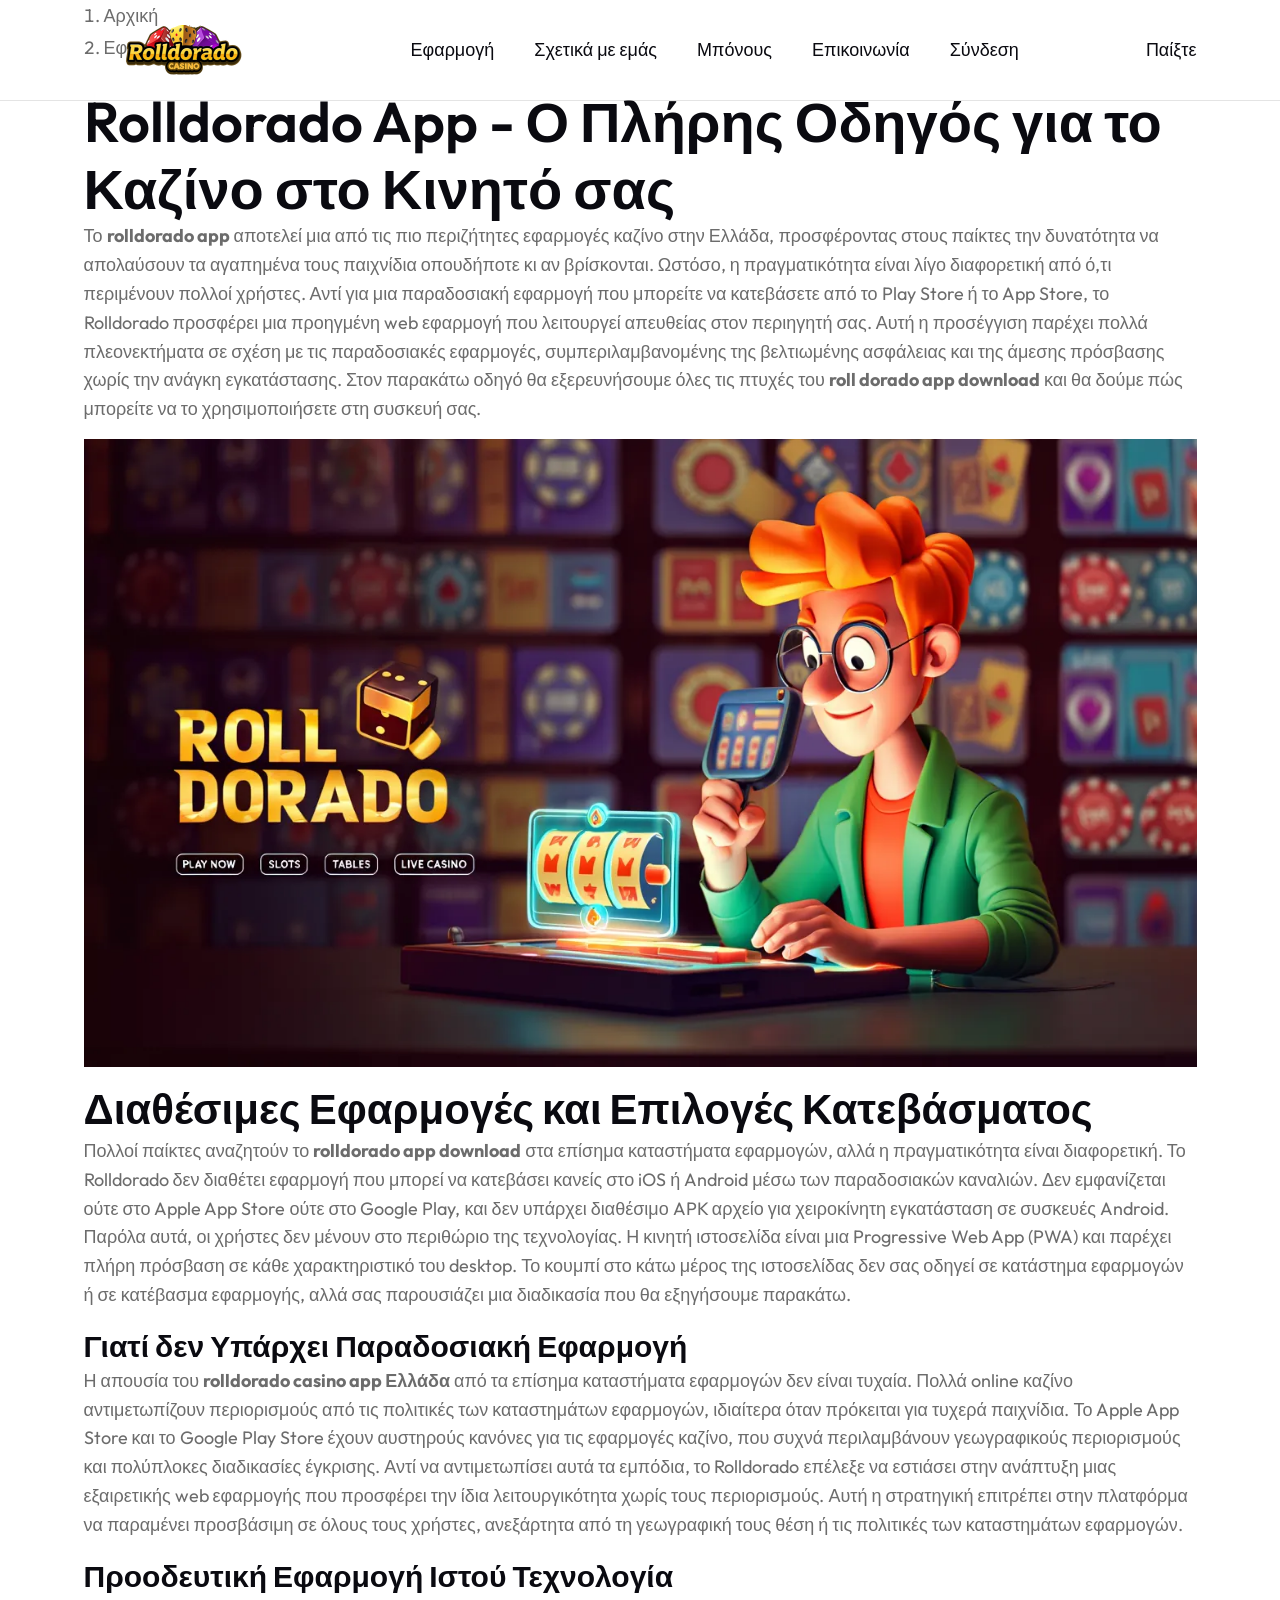
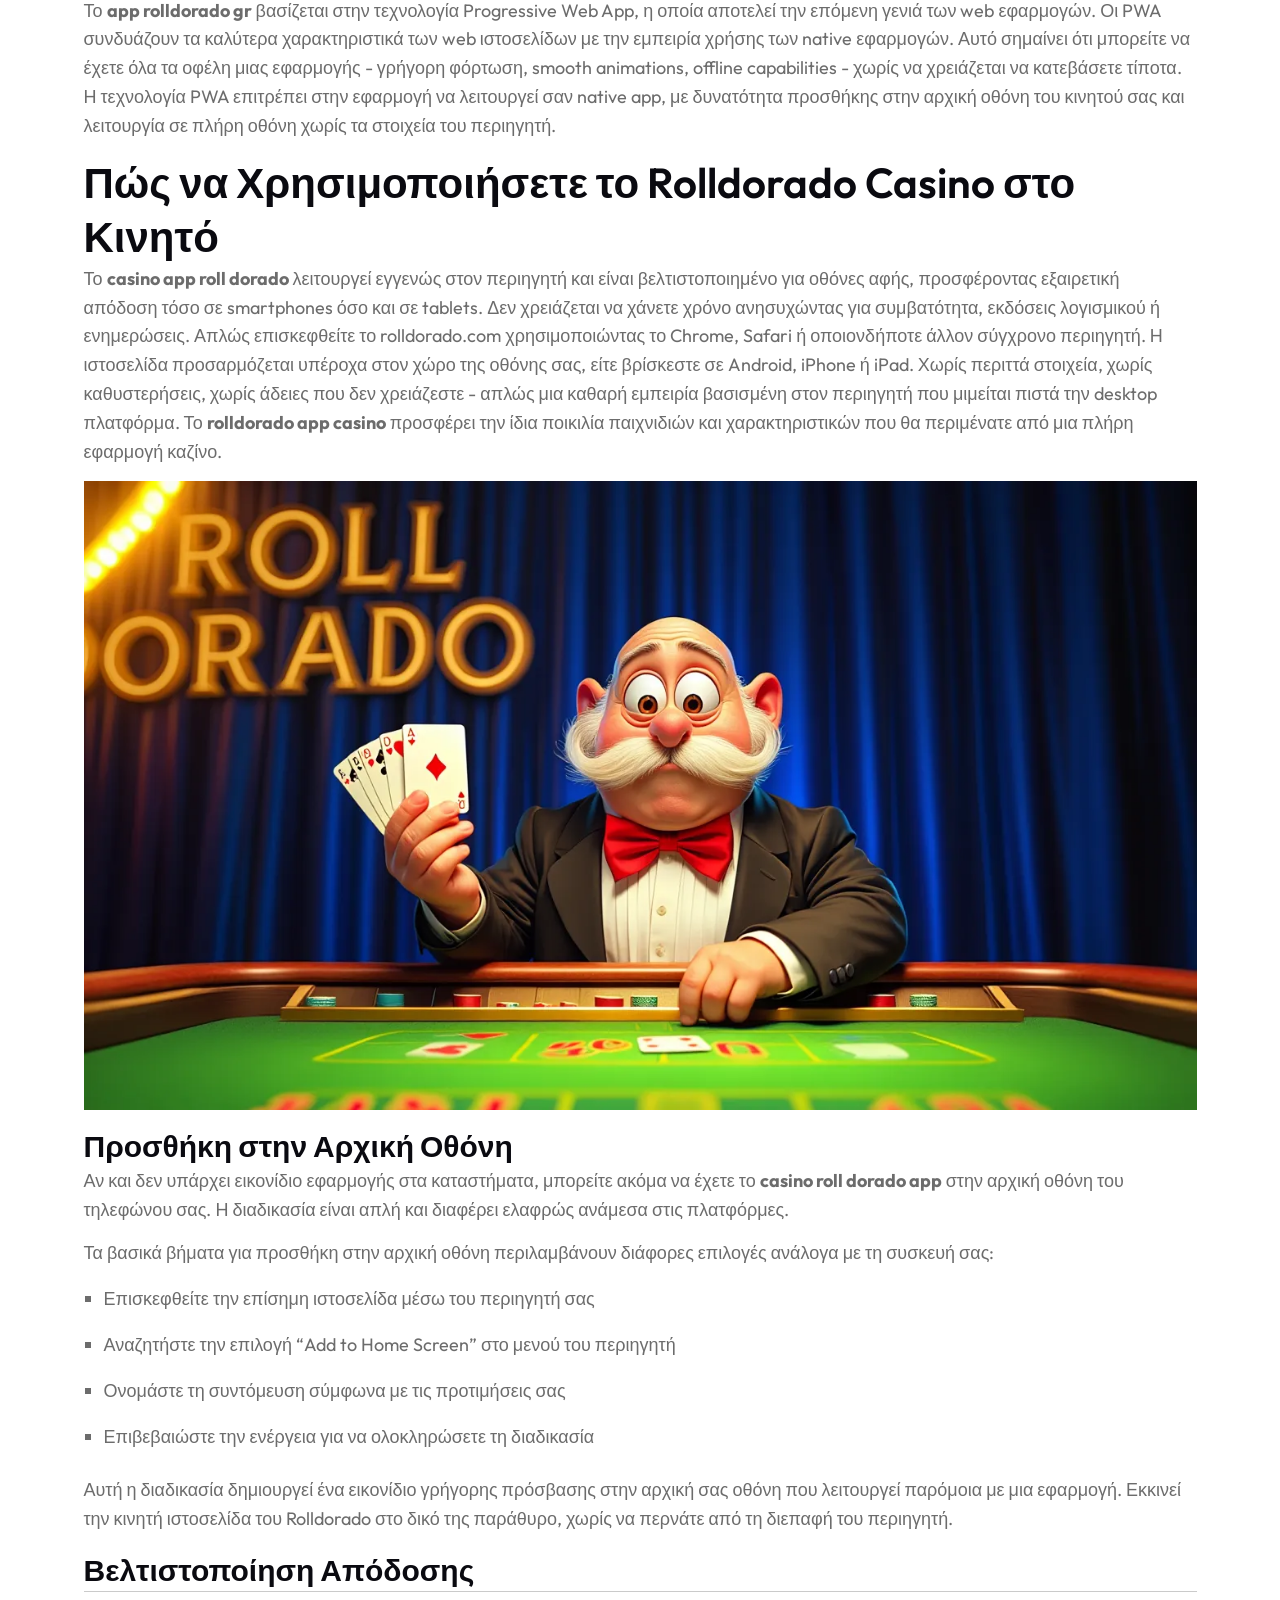
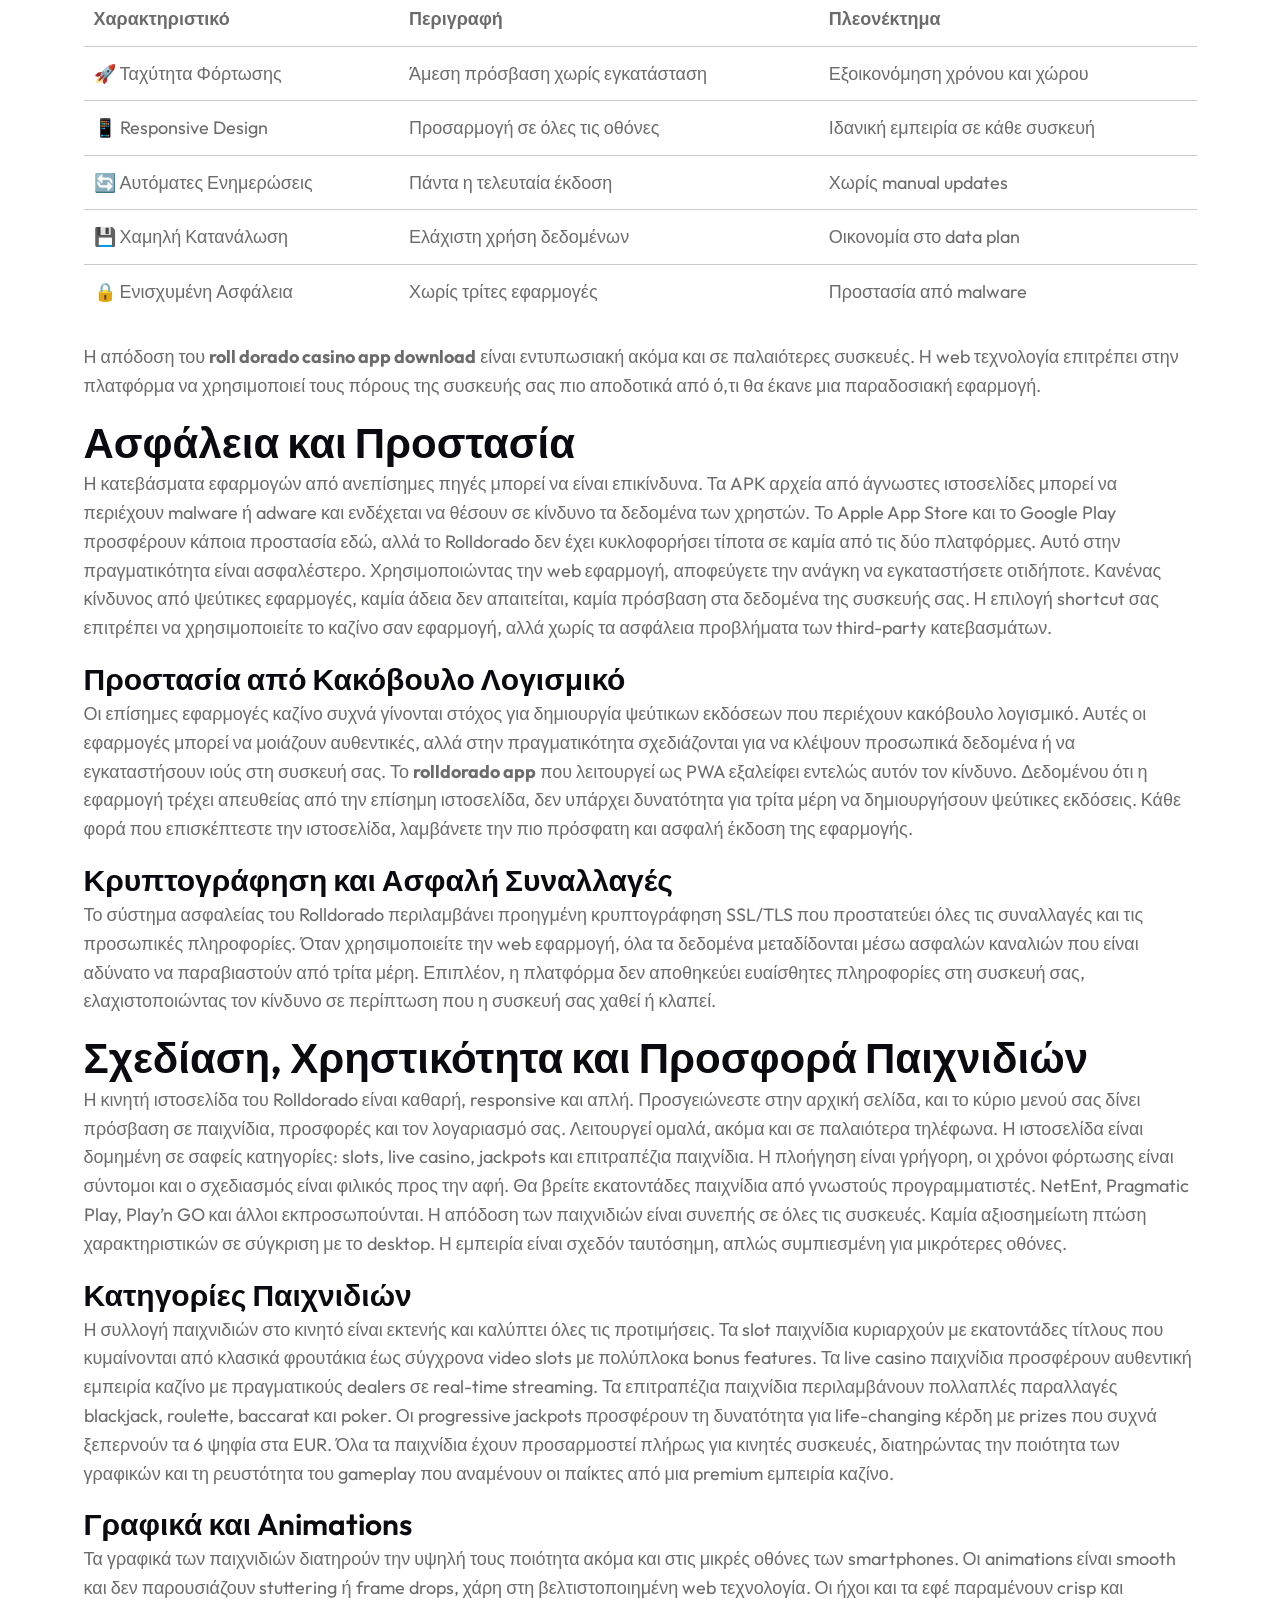
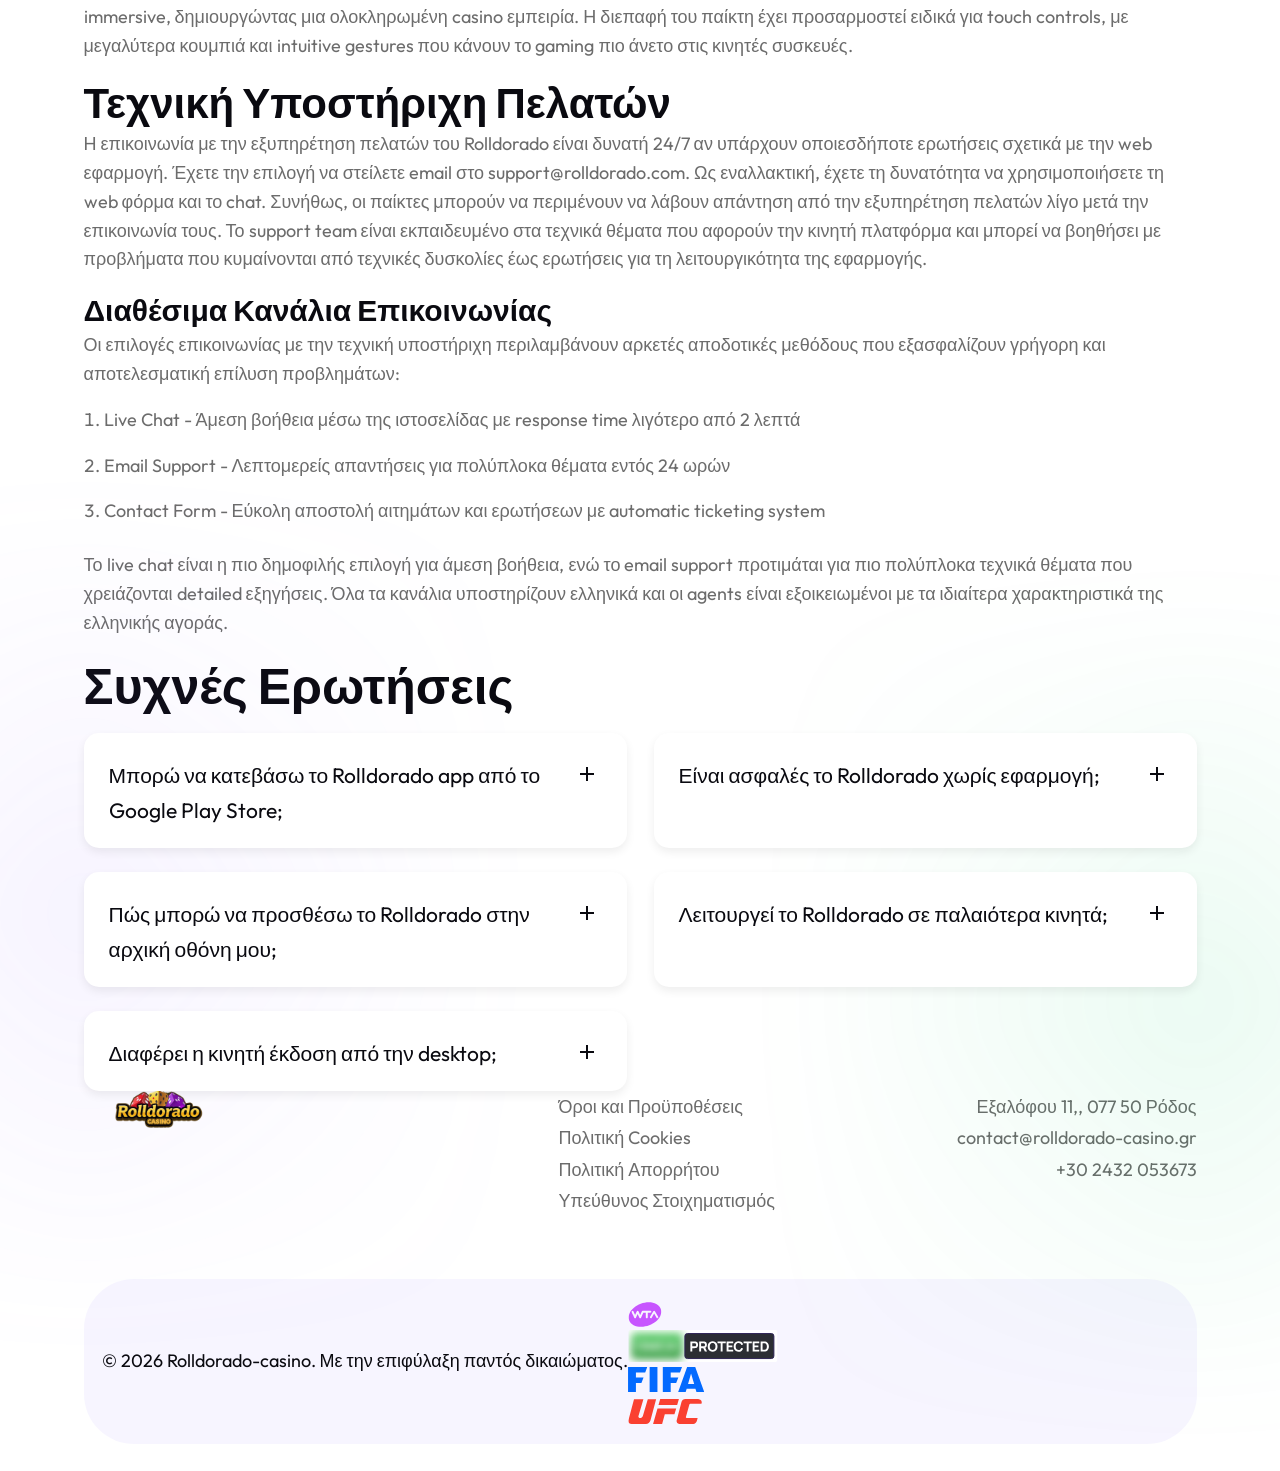
==== commit ee0068c6: "chore: ref link cloaking retrofit" ====
--- a/app/index.html
+++ b/app/index.html
@@ -113,9 +113,7 @@
         }]
     }]
 }
-</script><meta name="generator" content="Hugo 0.148.2">
-  
-  <link rel="stylesheet" href="/stylesheet/bootstrap.min.662cc94c.css">
+</script><link rel="stylesheet" href="/stylesheet/bootstrap.min.662cc94c.css">
   <link rel="stylesheet" href="/stylesheet/fontawesome.min.9224754f.css">
   <link rel="stylesheet" href="/stylesheet/animate.fdb10ee7.css">
   <link rel="stylesheet" href="/stylesheet/odometer.6a5f8309.css">
@@ -128,7 +126,7 @@
   
 </head>
 
-<body>
+<body data-build-p7a04692cedbd84ba82c9b86c9440f8d3>
   
   <div class="cs_preloader cs_white_bg_29bff13aadb6f8f1">
     <div class="cs_preloader_in_9e02213da8120f65 position-relative_8665106d730b5403"><span></span><span></span></div>
@@ -165,7 +163,7 @@
                   Σύνδεση
                 </a></li></ul></div></div>
          <div class="header-controls_6a9f819328f8766a">
-            <a href="/play" class="button play-button" title="Παίξτε" target="_blank" rel="noopener noreferrer nofollow">Παίξτε</a> 
+            <a class="button play-button" title="Παίξτε" data-v-p7a04692cedbd84ba82c9b86c9440f8d3>Παίξτε</a> 
             
         </div>
 
@@ -579,7 +577,7 @@
   
   
   
-  <script src="/app.0e24552615ffa1409141c90a6d6ec017d13fa67e39c1ea9654c3ec1a2da6f43e.js" integrity="sha384-NvO8pI41WPC1yAIngn+reAT9+ZqeFZUxpuXX85H8AQpsAHuc3sYG6tuOVcNSQn/r" defer=""></script>
+  <script src="/app.0e24552615ffa1409141c90a6d6ec017d13fa67e39c1ea9654c3ec1a2da6f43e.js" integrity="sha384-fiYQfxU9iyWrC+3WBpQjyWIdAPOQGCwn4OybNwbgKpBmFc/yV7XqTW++M/k+S02u" defer=""></script>
 
 
 </body></html>
--- a/stylesheet/style.5d82aa0d5315f677f709af838c8047af22db36b3e33fa7e0f8188cf7c692dd08.2a2a2f2e.css
+++ b/stylesheet/style.5d82aa0d5315f677f709af838c8047af22db36b3e33fa7e0f8188cf7c692dd08.2a2a2f2e.css
@@ -1 +1 @@
-﻿:root{--theme-color-primary: #4F46E5;--theme-color-primary-dark: #2d22e0;--theme-color-primary-light: #8f89ee;--theme-color-primary-rgb: 79,70,229;--theme-color-secondary: #10B981;--theme-color-secondary-dark: #0d9367;--theme-color-secondary-light: #29ecac;--theme-color-secondary-rgb: 16,185,129;--theme-color-accent: #F59E0B;--theme-color-accent-dark: #cf8508;--theme-color-accent-light: #f8bb54;--theme-color-accent-rgb: 245,158,11;--theme-color-danger: #EF4444;--theme-bg-color: #fff;--theme-bg-color-alt: #F9FAFB;--theme-bg-color-rgb: 255,255,255;--theme-text-color: #1F2937;--theme-text-color-light: #6B7280;--theme-text-color-headings: #111827;--theme-text-color-inverted: #fff;--theme-text-color-link: var(--theme-color-primary);--theme-text-color-link-hover: var(--theme-color-primary-dark);--theme-border-color: #D1D5DB;--theme-border-color-light: #E5E7EB;--theme-border-width: 1px;--theme-border-style: solid;--theme-border-radius: 6px;--theme-border-radius-lg: 10px;--theme-font-primary: Inter,-apple-system,BlinkMacSystemFont,Segoe UI,Roboto,Helvetica,Arial,sans-serif,Apple Color Emoji,Segoe UI Emoji,Segoe UI Symbol;--theme-font-secondary: Poppins,Inter,-apple-system,BlinkMacSystemFont,Segoe UI,Roboto,Helvetica,Arial,sans-serif,Apple Color Emoji,Segoe UI Emoji,Segoe UI Symbol;--theme-font-code: SFMono-Regular,Consolas,Liberation Mono,Menlo,Courier,monospace;--theme-font-size-base: 16px;--theme-font-size-sm: 0.875rem;--theme-font-size-lg: 1.125rem;--theme-font-size-xl: 1.25rem;--theme-font-size-h1: 2.5rem;--theme-font-size-h2: 2rem;--theme-font-size-h3: 1.75rem;--theme-font-size-h4: 1.375rem;--theme-font-weight-light: 300;--theme-font-weight-normal: 400;--theme-font-weight-medium: 500;--theme-font-weight-semibold: 600;--theme-font-weight-bold: 700;--theme-font-weight-headings: var(--theme-font-weight-bold);--theme-line-height-base: 1.7;--theme-line-height-headings: 1.4;--theme-spacing-unit: 1rem;--theme-spacing-xs: calc(var(--theme-spacing-unit) * 0.25);--theme-spacing-sm: calc(var(--theme-spacing-unit) * 0.5);--theme-spacing-md: var(--theme-spacing-unit);--theme-spacing-lg: calc(var(--theme-spacing-unit) * 1.5);--theme-spacing-xl: calc(var(--theme-spacing-unit) * 2);--theme-spacing-xxl: calc(var(--theme-spacing-unit) * 3);--theme-container-max-width: 1200px;--theme-container-padding-x: calc(var(--theme-spacing-unit) * 1.5);--theme-header-height: 75px;--theme-main-padding-top: var(--theme-spacing-xxl);--theme-main-padding-bottom: calc(var(--theme-spacing-unit) * 4);--theme-shadow-sm: 0 1px 2px 0 rgba(0,0,0,0.05);--theme-shadow: 0 4px 6px -1px rgba(0,0,0,0.1),0 2px 4px -1px rgba(0,0,0,0.06);--theme-shadow-lg: 0 10px 15px -3px rgba(0,0,0,0.1),0 4px 6px -2px rgba(0,0,0,0.05);--theme-shadow-focus-ring: 0 0 0 3px rgba(var(--theme-color-primary-rgb), 0.3);--theme-button-bg: var(--theme-color-primary);--theme-button-hover-bg: var(--theme-color-primary-dark);--theme-button-active-bg: var(--theme-color-primary-dark);--theme-button-text-color: var(--theme-text-color-inverted);--theme-button-border-color: transparent;--theme-button-hover-border-color: transparent;--theme-button-border-width: var(--theme-border-width);--theme-button-border-radius: var(--theme-border-radius);--theme-button-padding-y: calc(var(--theme-spacing-unit) * 0.7);--theme-button-padding-x: calc(var(--theme-spacing-unit) * 1.5);--theme-button-font-weight: var(--theme-font-weight-semibold);--theme-button-shadow: var(--theme-shadow-sm);--theme-button-hover-shadow: var(--theme-shadow);--theme-button-secondary-bg: var(--theme-bg-color);--theme-button-secondary-hover-bg: var(--theme-bg-color-alt);--theme-button-secondary-active-bg: var(--theme-bg-color-alt);--theme-button-secondary-text-color: var(--theme-color-primary);--theme-button-secondary-hover-text-color: var(--theme-color-primary-dark);--theme-button-secondary-border-color: var(--theme-border-color);--theme-button-secondary-hover-border-color: var(--theme-border-color-light);--theme-button-secondary-shadow: none;--theme-button-secondary-hover-shadow: var(--theme-shadow-sm);--theme-footer-bg: #111827;--theme-footer-text: #9CA3AF;--theme-footer-border-color: var(--theme-color-primary);--theme-footer-link-color: var(--theme-text-color-inverted);--theme-footer-link-hover-color: var(--theme-color-primary-light);--theme-footer-padding-y: calc(var(--theme-spacing-unit) * 4);--theme-footer-heading-color: var(--theme-text-color-inverted);--theme-blockquote-bg: var(--theme-bg-color-alt);--theme-blockquote-border-color: var(--theme-color-secondary);--theme-blockquote-text-color: var(--theme-text-color);--theme-blockquote-border-width: 5px;--theme-blockquote-padding-x: calc(var(--theme-spacing-unit) * 2);--theme-blockquote-padding-y: calc(var(--theme-spacing-unit) * 1.5);--theme-code-inline-bg: rgba(var(--theme-color-primary-rgb), 0.08);--theme-code-inline-text: var(--theme-color-primary-dark);--theme-code-block-bg: #1f2937;--theme-code-block-text: #d1d5db;--theme-code-block-padding: calc(var(--theme-spacing-unit) * 1.5);--theme-table-header-bg: var(--theme-bg-color-alt);--theme-table-header-text: var(--theme-text-color-headings);--theme-table-stripe-bg: transparent;--theme-table-border-color: var(--theme-border-color-light);--theme-table-cell-padding-x: var(--theme-spacing-md);--theme-table-cell-padding-y: calc(var(--theme-spacing-unit) * 0.8);--theme-form-input-bg: var(--theme-bg-color);--theme-form-input-text: var(--theme-text-color);--theme-form-input-border: var(--theme-border-color);--theme-form-input-focus-border: var(--theme-color-primary);--theme-form-input-placeholder-text: var(--theme-text-color-light);--theme-form-input-border-radius: var(--theme-border-radius);--theme-form-input-padding-y: calc(var(--theme-spacing-unit) * 0.75);--theme-form-input-padding-x: var(--theme-spacing-md);--theme-contact-icon-bg: rgba(var(--theme-color-primary-rgb), 0.1);--theme-contact-icon-color: var(--theme-color-primary);--theme-contact-form-bg: var(--theme-bg-color-alt);--theme-toc-bg: var(--theme-bg-color-alt);--theme-toc-border-color: var(--theme-border-color-light);--theme-toc-title-color: var(--theme-text-color-headings);--theme-toc-link-color: var(--theme-text-color);--theme-toc-link-hover-color: var(--theme-color-primary);--theme-toc-padding: calc(var(--theme-spacing-unit) * 1.5);--theme-toc-border-radius: var(--theme-border-radius-lg);--theme-header-bg: var(--theme-bg-color);--theme-header-border-color: var(--theme-border-color-light);--theme-header-link-color: var(--theme-text-color);--theme-header-link-hover-color: var(--theme-color-primary);--theme-header-link-active-border-color: var(--theme-color-primary);--theme-mobile-menu-bg: rgba(var(--theme-bg-color-rgb), 0.98);--theme-mobile-menu-border-color: var(--theme-border-color-light);--theme-mobile-menu-link-color: var(--theme-text-color-headings);--theme-mobile-menu-link-hover-bg: rgba(var(--theme-color-primary-rgb), 0.1);--theme-mobile-menu-link-hover-color: var(--theme-color-primary);--theme-submenu-bg: var(--theme-bg-color);--theme-submenu-hover-bg: var(--theme-bg-color-alt);--theme-submenu-border-color: var(--theme-border-color-light);--theme-text-color-inverted-rgb: 255,255,255}.site-wrapper_7cb17be298aafbb4{display:flex;flex-direction:column;min-height:100vh;background-color:var(--theme-bg-color)}main#content{flex-grow:1;padding-top:150px;padding-bottom:var(--theme-main-padding-bottom);padding-left:0;padding-right:0;width:100%}@media (max-width: 768px){main#content{padding-top:100px}}.container{max-width:var(--theme-container-max-width);margin-left:auto;margin-right:auto;padding-left:var(--theme-container-padding-x);padding-right:var(--theme-container-padding-x);padding-top:0;padding-bottom:0;width:100%}.cs_gescout_sticky_4263420aceae857c{top:0;opacity:1;tranisiton:none;background-color:#fff}.cs_sticky_header{background-color:#fff}.site-header_3166b2ff2615753f{display:flex;background-color:var(--theme-header-bg);border-bottom:var(--theme-border-width) var(--theme-border-style) var(--theme-header-border-color);padding:0;position:sticky;top:0;left:0;right:0;z-index:1000;height:var(--theme-header-height);box-shadow:var(--theme-shadow-sm)}.site-header_3166b2ff2615753f .header-inner_ddd5c1d9b5d5f436{max-width:var(--theme-container-max-width);margin-left:auto;margin-right:auto;width:100%;display:flex;justify-content:space-between;align-items:center;height:100%;position:relative}.site-header_3166b2ff2615753f .logo_d0029a6edcdb0884{height:100%;display:flex;align-items:center;flex-shrink:0}.site-header_3166b2ff2615753f .logo_d0029a6edcdb0884 a{display:flex;align-items:center;height:auto}.site-header_3166b2ff2615753f .logo_d0029a6edcdb0884 img{max-height:calc(var(--theme-header-height) - 25px);width:auto;display:block}.site-header_3166b2ff2615753f .header-right-group_12d7145890ed389c{display:flex;align-items:center;height:100%;margin-left:auto;gap:1.5rem}.site-header_3166b2ff2615753f .header-controls_6a9f819328f8766a{display:flex;align-items:center;height:100%;flex-shrink:0;gap:.8rem}@media (min-width: 1025px){.site-header_3166b2ff2615753f .main-navigation{height:100%;display:flex;align-items:center}}.site-header_3166b2ff2615753f .main-navigation .menu_191c9b9d502df245{list-style:none;padding:0;margin:0;display:flex;height:100%}@media (min-width: 1025px){.site-header_3166b2ff2615753f .main-navigation .menu_191c9b9d502df245{height:100%;display:flex;align-items:center;gap:.5rem}.site-header_3166b2ff2615753f .main-navigation .menu_191c9b9d502df245 .menu-item{height:100%;display:flex;align-items:center;position:relative}.site-header_3166b2ff2615753f .main-navigation .menu_191c9b9d502df245 .menu-item>a{height:100%;display:flex;align-items:center;padding:0 1rem;text-decoration:none;color:var(--theme-header-link-color);font-weight:var(--theme-font-weight-semibold);font-size:0.95em;transition:color 0.2s ease, background-color 0.2s ease, border-color 0.2s ease;border-bottom:3px solid transparent}.site-header_3166b2ff2615753f .main-navigation .menu_191c9b9d502df245 .menu-item>a:hover,.site-header_3166b2ff2615753f .main-navigation .menu_191c9b9d502df245 .menu-item>a.active{color:var(--theme-header-link-hover-color);background-color:rgba(var(--theme-color-primary-rgb), 0.05);border-bottom-color:var(--theme-header-link-active-border-color)}.site-header_3166b2ff2615753f .main-navigation .menu_191c9b9d502df245 .menu-item>a:focus{outline:none}.site-header_3166b2ff2615753f .main-navigation .menu_191c9b9d502df245 .menu-item>a:focus-visible{background-color:rgba(var(--theme-color-primary-rgb), 0.1);border-bottom-color:var(--theme-header-link-active-border-color);color:var(--theme-header-link-hover-color)}}@media (max-width: 1024px){.site-header_3166b2ff2615753f .logo_d0029a6edcdb0884{order:1}.site-header_3166b2ff2615753f .header-controls_6a9f819328f8766a{order:3}.site-header_3166b2ff2615753f .header-right-group_12d7145890ed389c{order:2;margin-left:0}.site-header_3166b2ff2615753f .main-navigation-mobile_f421dd9ec540356d{display:block;position:fixed;top:var(--theme-header-height);left:0;right:0;bottom:0;background-color:var(--theme-mobile-menu-bg);backdrop-filter:blur(10px);-webkit-backdrop-filter:blur(10px);box-shadow:var(--theme-shadow-lg);padding:var(--theme-spacing-lg) 0;z-index:1040;overflow-y:auto;transform:translateX(-100%);visibility:hidden;transition:transform 0.35s cubic-bezier(0.4, 0, 0.2, 1), visibility 0s linear 0.35s}.site-header_3166b2ff2615753f .main-navigation-mobile_f421dd9ec540356d .menu_191c9b9d502df245{flex-direction:column;align-items:stretch;height:auto;padding-left:0}.site-header_3166b2ff2615753f .main-navigation-mobile_f421dd9ec540356d .menu_191c9b9d502df245 .menu-item{margin-left:0;width:100%;border-bottom:var(--theme-border-width) var(--theme-border-style) var(--theme-mobile-menu-border-color);display:block}.site-header_3166b2ff2615753f .main-navigation-mobile_f421dd9ec540356d .menu_191c9b9d502df245 .menu-item:last-child{border-bottom:none}.site-header_3166b2ff2615753f .main-navigation-mobile_f421dd9ec540356d .menu_191c9b9d502df245 .menu-item>a{padding:var(--theme-spacing-md) var(--theme-spacing-lg);display:flex;justify-content:space-between;align-items:center;text-align:left;width:100%;font-weight:var(--theme-font-weight-semibold);font-size:1.1em;border-bottom:none;height:auto;color:var(--theme-mobile-menu-link-color)}.site-header_3166b2ff2615753f .main-navigation-mobile_f421dd9ec540356d .menu_191c9b9d502df245 .menu-item>a:hover,.site-header_3166b2ff2615753f .main-navigation-mobile_f421dd9ec540356d .menu_191c9b9d502df245 .menu-item>a.active{background-color:var(--theme-mobile-menu-link-hover-bg);color:var(--theme-mobile-menu-link-hover-color);border-bottom-color:transparent}.site-header_3166b2ff2615753f .main-navigation-mobile_f421dd9ec540356d .menu_191c9b9d502df245 .menu-item.has-children .sub-menu_bffd29982ff56013{position:static;display:none;box-shadow:none;border:none;border-top:1px dashed var(--theme-border-color);padding:var(--theme-spacing-sm) 0;margin:0;background-color:var(--theme-submenu-bg);opacity:1;visibility:visible;transform:none;transition:none}.site-header_3166b2ff2615753f .main-navigation-mobile_f421dd9ec540356d .menu_191c9b9d502df245 .menu-item.has-children .sub-menu_bffd29982ff56013 .menu-item{border-bottom:none}.site-header_3166b2ff2615753f .main-navigation-mobile_f421dd9ec540356d .menu_191c9b9d502df245 .menu-item.has-children .sub-menu_bffd29982ff56013 .menu-item a{padding:calc(var(--theme-spacing-unit) * 0.8) calc(var(--theme-spacing-unit) * 2.5);font-size:1em;font-weight:var(--theme-font-weight-medium);color:var(--theme-text-color)}.site-header_3166b2ff2615753f .main-navigation-mobile_f421dd9ec540356d .menu_191c9b9d502df245 .menu-item.has-children .sub-menu_bffd29982ff56013 .menu-item a:hover,.site-header_3166b2ff2615753f .main-navigation-mobile_f421dd9ec540356d .menu_191c9b9d502df245 .menu-item.has-children .sub-menu_bffd29982ff56013 .menu-item a.active{color:var(--theme-color-primary);background-color:var(--theme-submenu-hover-bg)}.site-header_3166b2ff2615753f .main-navigation-mobile_f421dd9ec540356d .menu_191c9b9d502df245 .menu-item.has-children.submenu-open>.sub-menu_bffd29982ff56013{display:block}.site-header_3166b2ff2615753f .main-navigation-mobile_f421dd9ec540356d .menu_191c9b9d502df245 .menu-item.has-children.submenu-open>a>.dropdown-indicator_05f55a69dc79d4c2{transform:rotate(180deg)}.site-header_3166b2ff2615753f .mobile-menu-toggle{display:inline-flex}}@media (min-width: 1025px){.site-header_3166b2ff2615753f .mobile-menu-toggle{display:none !important}}.cs_site_header_c042a2f9377489ff .logo_d0029a6edcdb0884 img{max-width:180px;max-height:80px;width:auto}@media (max-width: 326px){.cs_site_header_c042a2f9377489ff .logo_d0029a6edcdb0884 img{max-width:120px}}.site-footer_ae424e45c613f9e4{background-color:var(--theme-footer-bg);color:var(--theme-footer-text);border-top:4px solid var(--theme-footer-border-color);padding:var(--theme-footer-padding-y) 0 calc(var(--theme-spacing-unit) * 2) 0;font-size:0.9em}.site-footer_ae424e45c613f9e4 .footer-container_bca1e9d75922f4d4{max-width:var(--theme-container-max-width);margin-left:auto;margin-right:auto;padding-left:var(--theme-container-padding-x);padding-right:var(--theme-container-padding-x);width:100%}.site-footer_ae424e45c613f9e4 a{color:var(--theme-footer-link-color);text-decoration:none;transition:color 0.2s ease, opacity 0.2s ease}.site-footer_ae424e45c613f9e4 a:hover{color:var(--theme-footer-link-hover-color);opacity:0.9}.site-footer_ae424e45c613f9e4 .footer-top_95ef89bb720857ba{display:flex;flex-wrap:wrap;justify-content:space-between;align-items:flex-start;margin-bottom:var(--theme-spacing-xxl);border-bottom:var(--theme-border-width) var(--theme-border-style) rgba(var(--theme-text-color-inverted-rgb, 255, 255, 255), 0.1)}.site-footer_ae424e45c613f9e4 .footer-logo_04f41b4e0a43fcf4{margin-bottom:var(--theme-spacing-md)}.site-footer_ae424e45c613f9e4 .footer-logo_04f41b4e0a43fcf4 .logo_d0029a6edcdb0884 img{max-height:45px;opacity:0.9}.site-footer_ae424e45c613f9e4 .footer-navigation_b757f8920bd695e0 .footer-menu-title_efb4eba6cbb527e4{font-size:1.1em;font-weight:var(--theme-font-weight-bold);color:var(--theme-text-color-inverted);margin-bottom:calc(var(--theme-spacing-unit) * 1.2)}.site-footer_ae424e45c613f9e4 .footer-navigation_b757f8920bd695e0 .footer-menu_879377a2857a0558{list-style:none;padding:0;margin:0;display:flex;flex-wrap:wrap;gap:var(--theme-spacing-xl)}.site-footer_ae424e45c613f9e4 .footer-navigation_b757f8920bd695e0 .footer-menu_879377a2857a0558 li{margin-bottom:0}.site-footer_ae424e45c613f9e4 .footer-navigation_b757f8920bd695e0 .footer-menu_879377a2857a0558 a{color:#D1D5DB}.site-footer_ae424e45c613f9e4 .footer-navigation_b757f8920bd695e0 .footer-menu_879377a2857a0558 a:hover{color:var(--theme-footer-link-hover-color)}@media (max-width: 768px){.site-footer_ae424e45c613f9e4 .footer-navigation_b757f8920bd695e0 .footer-menu_879377a2857a0558{justify-content:left;gap:var(--theme-spacing-lg) calc(var(--theme-spacing-unit) * 2.5)}}.site-footer_ae424e45c613f9e4 .footer-content-area_589c43bcd82d6f35{margin-bottom:var(--theme-spacing-xxl);padding-bottom:var(--theme-spacing-xxl);border-bottom:var(--theme-border-width) var(--theme-border-style) rgba(var(--theme-text-color-inverted-rgb, 255, 255, 255), 0.1)}.site-footer_ae424e45c613f9e4 .responsible-gaming-info_1952c4a4003bec5b{max-width:800px}.site-footer_ae424e45c613f9e4 .responsible-gaming-info_1952c4a4003bec5b .info-title_6d522cf834a21d36{font-size:1.1em;font-weight:var(--theme-font-weight-bold);color:var(--theme-footer-heading-color);margin:var(--theme-spacing-lg) 0 var(--theme-spacing-md)}.site-footer_ae424e45c613f9e4 .responsible-gaming-info_1952c4a4003bec5b .info-title_6d522cf834a21d36:first-child{margin-top:0}.site-footer_ae424e45c613f9e4 .responsible-gaming-info_1952c4a4003bec5b p{margin-bottom:var(--theme-spacing-md);line-height:1.6;color:var(--theme-footer-text)}.site-footer_ae424e45c613f9e4 .responsible-gaming-info_1952c4a4003bec5b p:last-child{margin-bottom:0}.site-footer_ae424e45c613f9e4 .responsible-gaming-info_1952c4a4003bec5b p strong{color:var(--theme-text-color-inverted);font-weight:var(--theme-font-weight-semibold)}@media (max-width: 768px){.site-footer_ae424e45c613f9e4 .responsible-gaming-info_1952c4a4003bec5b{text-align:left;margin-left:auto;margin-right:auto}}.site-footer_ae424e45c613f9e4 .footer-bottom_384f8f414ec8995b{display:flex;flex-wrap:wrap;justify-content:space-between;align-items:center;gap:var(--theme-spacing-xl);margin-top:var(--theme-spacing-xl);font-size:0.85em;color:var(--theme-footer-text)}.site-footer_ae424e45c613f9e4 .copyright_c6783a09cd5f815a{margin:0;line-height:1.5;color:var(--theme-footer-heading-color)}.site-footer_ae424e45c613f9e4 .casino-logo-gallery_150adb0d56196863 .logo-items_7e208fededdc138e{display:flex;flex-wrap:wrap;justify-content:flex-end;align-items:center;gap:var(--theme-spacing-xl)}.site-footer_ae424e45c613f9e4 .casino-logo-gallery_150adb0d56196863 .casino-logo-item_40b740eb03e8d167 img{display:block;max-height:35px;width:auto;max-width:100px;opacity:0.6;filter:grayscale(80%) contrast(120%) brightness(150%);transition:opacity 0.2s ease, filter 0.2s ease}.site-footer_ae424e45c613f9e4 .casino-logo-gallery_150adb0d56196863 .casino-logo-item_40b740eb03e8d167 img:hover{opacity:1;filter:none}@media (max-width: 768px){.site-footer_ae424e45c613f9e4 .casino-logo-gallery_150adb0d56196863{width:100%;order:1}.site-footer_ae424e45c613f9e4 .casino-logo-gallery_150adb0d56196863 .logo-items_7e208fededdc138e{justify-content:center;gap:var(--theme-spacing-lg)}}@media (max-width: 768px){.site-footer_ae424e45c613f9e4 .footer-container_bca1e9d75922f4d4{padding-left:var(--theme-spacing-md);padding-right:var(--theme-spacing-md)}.site-footer_ae424e45c613f9e4 .footer-top_95ef89bb720857ba{flex-direction:column;align-items:flex-start;margin-bottom:var(--theme-spacing-xl);padding-bottom:var(--theme-spacing-xl)}.site-footer_ae424e45c613f9e4 .footer-navigation_b757f8920bd695e0{width:100%;margin-top:var(--theme-spacing-xl)}.site-footer_ae424e45c613f9e4 .footer-bottom_384f8f414ec8995b{flex-direction:column;align-items:flex-start;margin-top:var(--theme-spacing-xl);gap:var(--theme-spacing-lg)}.site-footer_ae424e45c613f9e4 .footer-bottom_384f8f414ec8995b .copyright_c6783a09cd5f815a{text-align:left;margin-bottom:var(--theme-spacing-lg);order:2}.site-footer_ae424e45c613f9e4 .footer-bottom_384f8f414ec8995b .casino-logo-gallery_150adb0d56196863{align-self:center;width:100%;order:1}}body.is-mobile-menu-open{overflow:hidden}body.is-mobile-menu-open .main-navigation-mobile_f421dd9ec540356d{visibility:visible;transform:translateX(0);transition:transform 0.35s cubic-bezier(0.4, 0, 0.2, 1),visibility 0s linear 0s}.button,.play-button{display:inline-flex;align-items:center;justify-content:center;padding:var(--theme-button-padding-y) var(--theme-button-padding-x);background:var(--theme-button-bg);color:var(--theme-button-text-color);border-width:var(--theme-button-border-width);border-style:var(--theme-border-style);border-color:var(--theme-button-border-color);border-radius:var(--theme-button-border-radius);font-weight:var(--theme-button-font-weight);text-align:center;text-decoration:none;cursor:pointer;transition:background 0.25s ease, border-color 0.25s ease, color 0.25s ease, box-shadow 0.2s ease, transform 0.15s ease;white-space:nowrap;vertical-align:middle;box-shadow:var(--theme-button-shadow)}.button:hover,.button:focus,.play-button:hover,.play-button:focus{background:var(--theme-button-hover-bg);color:var(--theme-button-text-color);border-color:var(--theme-button-hover-border-color);text-decoration:none;outline:none;box-shadow:var(--theme-button-hover-shadow);transform:translateY(-2px)}.button:focus-visible,.play-button:focus-visible{box-shadow:var(--theme-button-hover-shadow),var(--theme-shadow-focus-ring);transform:translateY(-2px)}.button:active,.play-button:active{transform:translateY(0);box-shadow:var(--theme-button-shadow);background:var(--theme-button-active-bg)}.button .icon_fe4ce8795539be57,.play-button .icon_fe4ce8795539be57{margin-right:var(--theme-spacing-sm);font-size:1.1em}@media (max-width: 1024px){.cs_main_header_cfa632a013ffe43c .button.play-button{display:inline-flex !important}}.button-secondary_7bba2bef471554e0{display:inline-flex;align-items:center;justify-content:center;padding:var(--theme-button-padding-y) var(--theme-button-padding-x);border-width:var(--theme-button-border-width);border-style:var(--theme-border-style);border-radius:var(--theme-button-border-radius);font-weight:var(--theme-button-font-weight);text-align:center;text-decoration:none;cursor:pointer;transition:background 0.25s ease, border-color 0.25s ease, color 0.25s ease, box-shadow 0.2s ease, transform 0.15s ease;white-space:nowrap;vertical-align:middle;background:var(--theme-button-secondary-bg);color:var(--theme-button-secondary-text-color);border-color:var(--theme-button-secondary-border-color);box-shadow:var(--theme-button-secondary-shadow);background-image:none}.button-secondary_7bba2bef471554e0:hover,.button-secondary_7bba2bef471554e0:focus{background:var(--theme-button-secondary-hover-bg);border-color:var(--theme-button-secondary-hover-border-color);color:var(--theme-button-secondary-hover-text-color);box-shadow:var(--theme-button-secondary-hover-shadow);transform:translateY(-1px);background-image:none;text-decoration:none;outline:none}.button-secondary_7bba2bef471554e0:focus-visible{box-shadow:var(--theme-button-secondary-hover-shadow),var(--theme-shadow-focus-ring);transform:translateY(-1px)}.button-secondary_7bba2bef471554e0:active{transform:translateY(0);background:var(--theme-button-secondary-active-bg);border-color:var(--theme-button-secondary-border-color);color:var(--theme-button-secondary-text-color);box-shadow:var(--theme-button-secondary-shadow)}.breadcrumbs_3f233d8f4ad55e17{margin-bottom:10px;font-size:var(--theme-font-size-sm);color:var(--theme-text-color-light)}.breadcrumbs_3f233d8f4ad55e17 .breadcrumb-list_bfd242ab04d03b39{list-style:none;padding:0;margin:0;display:flex;flex-wrap:wrap;align-items:center}.breadcrumbs_3f233d8f4ad55e17 .breadcrumb-item_538ea3aee0296ddd{margin-right:calc(var(--theme-spacing-unit) * 0.6);display:flex;align-items:center}.breadcrumbs_3f233d8f4ad55e17 .breadcrumb-item_538ea3aee0296ddd:not(:last-child)::after{content:"/";margin-left:calc(var(--theme-spacing-unit) * 0.6);color:var(--theme-border-color);font-size:0.9em;opacity:0.8}.breadcrumbs_3f233d8f4ad55e17 .breadcrumb-item_538ea3aee0296ddd a{text-decoration:none;color:var(--theme-text-color-link);font-weight:var(--theme-font-weight-medium)}.breadcrumbs_3f233d8f4ad55e17 .breadcrumb-item_538ea3aee0296ddd a:hover{color:var(--theme-text-color-link-hover);text-decoration:underline}.breadcrumbs_3f233d8f4ad55e17 .breadcrumb-item_538ea3aee0296ddd.active{color:var(--theme-text-color);font-weight:var(--theme-font-weight-semibold)}.pagination_49b95440a095602b{margin-top:var(--theme-spacing-xxl)}.pagination_49b95440a095602b .pagination-list_5c7aa3b2389f5289{display:flex;justify-content:center;align-items:center;list-style:none;padding:0;margin:0;gap:var(--theme-spacing-sm)}.pagination_49b95440a095602b .pagination-link_95a61b4e4ac20f77,.pagination_49b95440a095602b .pagination-previous_dc52fc8c75afd84c,.pagination_49b95440a095602b .pagination-next_67c8b474dad70127{display:inline-flex;justify-content:center;align-items:center;padding:0;margin:0;border-width:var(--theme-border-width);border-style:var(--theme-border-style);border-color:var(--theme-border-color);border-radius:var(--theme-border-radius);text-decoration:none;color:var(--theme-text-color);min-width:42px;height:42px;font-weight:var(--theme-font-weight-medium);text-align:center;transition:background-color 0.2s ease, border-color 0.2s ease, color 0.2s ease, box-shadow 0.2s ease}.pagination_49b95440a095602b .pagination-link_95a61b4e4ac20f77:hover:not(.is-current_01b4c456249d92be):not(.is-disabled_3685cdd4251ea26c),.pagination_49b95440a095602b .pagination-previous_dc52fc8c75afd84c:hover:not(.is-current_01b4c456249d92be):not(.is-disabled_3685cdd4251ea26c),.pagination_49b95440a095602b .pagination-next_67c8b474dad70127:hover:not(.is-current_01b4c456249d92be):not(.is-disabled_3685cdd4251ea26c){background-color:var(--theme-bg-color-alt);border-color:var(--theme-border-color-light);color:var(--theme-color-primary);box-shadow:var(--theme-shadow-sm)}.pagination_49b95440a095602b .pagination-link_95a61b4e4ac20f77.is-current_01b4c456249d92be,.pagination_49b95440a095602b .pagination-previous_dc52fc8c75afd84c.is-current_01b4c456249d92be,.pagination_49b95440a095602b .pagination-next_67c8b474dad70127.is-current_01b4c456249d92be{background-color:var(--theme-color-primary);color:var(--theme-text-color-inverted);border-color:var(--theme-color-primary);font-weight:var(--theme-font-weight-bold);box-shadow:var(--theme-shadow);cursor:default}.pagination_49b95440a095602b .pagination-link_95a61b4e4ac20f77.is-disabled_3685cdd4251ea26c,.pagination_49b95440a095602b .pagination-previous_dc52fc8c75afd84c.is-disabled_3685cdd4251ea26c,.pagination_49b95440a095602b .pagination-next_67c8b474dad70127.is-disabled_3685cdd4251ea26c{color:var(--theme-text-color-light);background-color:var(--theme-bg-color-alt);border-color:var(--theme-border-color);opacity:0.6;pointer-events:none}.mobile-menu-toggle{background:transparent;border:none;padding:var(--theme-spacing-sm);margin:0;cursor:pointer;position:relative;z-index:1050;width:44px;height:44px;border-radius:var(--theme-border-radius);transition:background-color 0.2s ease}.mobile-menu-toggle:hover{background-color:rgba(var(--theme-color-primary-rgb), 0.1)}.mobile-menu-toggle .burger-icon_e6b52469176011f2{position:relative;display:block;width:24px;height:18px;margin:auto}.mobile-menu-toggle .burger-icon_e6b52469176011f2 span{display:block;position:absolute;left:0;width:100%;height:3px;background-color:var(--theme-text-color-headings);border-radius:3px;transition:transform 0.3s cubic-bezier(0.68, -0.55, 0.27, 1.55),opacity 0.15s ease-in-out,top 0.3s ease-in-out 0.1s,background-color 0.3s ease;transform-origin:center center}.mobile-menu-toggle .burger-icon_e6b52469176011f2 span:nth-child(1){top:0}.mobile-menu-toggle .burger-icon_e6b52469176011f2 span:nth-child(2){top:50%;transform:translateY(-50%)}.mobile-menu-toggle .burger-icon_e6b52469176011f2 span:nth-child(3){bottom:0;top:auto}.mobile-menu-toggle.is-active .burger-icon_e6b52469176011f2 span{background-color:var(--theme-color-primary)}.mobile-menu-toggle.is-active .burger-icon_e6b52469176011f2 span:nth-child(1){top:50%;transform:translateY(-50%) rotate(45deg)}.mobile-menu-toggle.is-active .burger-icon_e6b52469176011f2 span:nth-child(2){transform:scaleX(0);opacity:0}.mobile-menu-toggle.is-active .burger-icon_e6b52469176011f2 span:nth-child(3){top:50%;transform:translateY(-50%) rotate(-45deg)}.main-navigation .menu_191c9b9d502df245 .menu-item .dropdown-indicator_05f55a69dc79d4c2{font-size:0.6em;margin-left:calc(var(--theme-spacing-unit) * 0.4);display:inline-block;vertical-align:middle;transition:transform 0.2s ease-in-out;color:var(--theme-text-color-light)}@media (max-width: 1024px){.main-navigation .menu_191c9b9d502df245 .menu-item .dropdown-indicator_05f55a69dc79d4c2{font-size:0.8em;padding:var(--theme-spacing-sm);margin-left:auto;color:var(--theme-text-color)}}.main-navigation .menu_191c9b9d502df245 .menu-item>.sub-menu_bffd29982ff56013{display:none;position:absolute;top:100%;left:0;background-color:var(--theme-submenu-bg);border-width:var(--theme-border-width);border-style:var(--theme-border-style);border-color:var(--theme-submenu-border-color);margin:0;padding:calc(var(--theme-spacing-unit) * 0.75) 0;list-style:none;min-width:240px;z-index:110;box-shadow:var(--theme-shadow-lg);border-radius:var(--theme-border-radius);opacity:0;visibility:hidden;transform:translateY(10px);transition:opacity 0.25s ease, visibility 0s linear 0.25s, transform 0.25s ease}.main-navigation .menu_191c9b9d502df245 .menu-item>.sub-menu_bffd29982ff56013 .menu-item{margin-left:0;width:100%;padding-bottom:0;margin-bottom:0;display:block}.main-navigation .menu_191c9b9d502df245 .menu-item>.sub-menu_bffd29982ff56013 .menu-item a{display:block;padding:calc(var(--theme-spacing-unit) * 0.6) calc(var(--theme-spacing-unit) * 1.5);white-space:nowrap;color:var(--theme-text-color);font-weight:var(--theme-font-weight-medium);text-decoration:none;transition:background-color 0.2s ease, color 0.2s ease;border-radius:0;border-bottom:none;height:auto}.main-navigation .menu_191c9b9d502df245 .menu-item>.sub-menu_bffd29982ff56013 .menu-item a:hover,.main-navigation .menu_191c9b9d502df245 .menu-item>.sub-menu_bffd29982ff56013 .menu-item a:focus{background-color:var(--theme-submenu-hover-bg);color:var(--theme-color-primary);outline:none}.main-navigation .menu_191c9b9d502df245 .menu-item>.sub-menu_bffd29982ff56013 .menu-item a:focus-visible{background-color:var(--theme-submenu-hover-bg);color:var(--theme-color-primary)}@media (min-width: 1025px){.main-navigation .menu_191c9b9d502df245 .menu-item{padding-bottom:0;margin-bottom:0}.main-navigation .menu_191c9b9d502df245 .menu-item:hover>.sub-menu_bffd29982ff56013,.main-navigation .menu_191c9b9d502df245 .menu-item:focus-within>.sub-menu_bffd29982ff56013{display:block;opacity:1;visibility:visible;transform:translateY(0);transition:opacity 0.2s ease, visibility 0s linear 0s, transform 0.2s ease}.main-navigation .menu_191c9b9d502df245 .menu-item:hover>a>.dropdown-indicator_05f55a69dc79d4c2,.main-navigation .menu_191c9b9d502df245 .menu-item:focus-within>a>.dropdown-indicator_05f55a69dc79d4c2{transform:rotate(180deg)}}.faq-list_c97736f71306b894{margin-top:var(--theme-spacing-xl)}.faq-item_8d469a90a513cc3b{margin-bottom:var(--theme-spacing-md);padding-bottom:var(--theme-spacing-md);border-bottom:var(--theme-border-width) var(--theme-border-style) var(--theme-border-color-light)}.faq-item_8d469a90a513cc3b:last-child{margin-bottom:0;padding-bottom:0;border-bottom:none}.faq-question_cb89105389f02510{margin-bottom:var(--theme-spacing-md);font-size:1.3em;font-weight:var(--theme-font-weight-semibold);color:var(--theme-text-color-headings)}.faq-answer_80511cdb997f636a{color:var(--theme-text-color);padding-left:var(--theme-spacing-lg);border-left:3px solid var(--theme-color-secondary)}.faq-answer_80511cdb997f636a p:last-child{margin-bottom:0}.contact-grid_75b640b3060be2b0{display:grid;grid-template-columns:1fr;gap:var(--theme-spacing-xxl)}@media (max-width: 576px){.contact-grid_75b640b3060be2b0{gap:var(--theme-spacing-xl)}}.contact-grid_75b640b3060be2b0>.contact-info_89d35f7bfe45d4e1,.contact-grid_75b640b3060be2b0>.contact-form-wrapper_5dcc6dbeefd93e52{min-width:0}@media (min-width: 1024px){.contact-grid_75b640b3060be2b0{grid-template-columns:1fr 1.8fr}}.contact-info_89d35f7bfe45d4e1 h2,.contact-info_89d35f7bfe45d4e1 h3{margin-top:0;margin-bottom:var(--theme-spacing-lg);font-size:var(--theme-font-size-xl)}.contact-info_89d35f7bfe45d4e1 .contact-intro_085266e34b665613{margin-bottom:calc(var(--theme-spacing-unit) * 2.5);color:var(--theme-text-color-light)}.contact-info_89d35f7bfe45d4e1 .contact-intro_085266e34b665613 p:last-child{margin-bottom:0}.contact-details_ccf051dd1dc434ca{list-style:none;padding:0;margin:0}.contact-details_ccf051dd1dc434ca .contact-details-item_3b390fe7cbb9d920{display:flex;align-items:flex-start;margin-bottom:calc(var(--theme-spacing-unit) * 2.5)}.contact-details_ccf051dd1dc434ca .contact-details-item_3b390fe7cbb9d920 .icon_fe4ce8795539be57{flex-shrink:0;margin-right:var(--theme-spacing-lg);font-size:1.5em;color:var(--theme-contact-icon-color);width:1.8em;height:1.8em;display:inline-flex;align-items:center;justify-content:center;background-color:var(--theme-contact-icon-bg);border-radius:50%;margin-top:calc(var(--theme-spacing-unit) * 0.1)}.contact-details_ccf051dd1dc434ca .contact-details-item_3b390fe7cbb9d920 .contact-text-content_1ee20ba384272338{display:flex;flex-direction:column}.contact-details_ccf051dd1dc434ca .contact-details-item_3b390fe7cbb9d920 .contact-label_7f32058223275021{font-weight:var(--theme-font-weight-semibold);margin-bottom:var(--theme-spacing-xs);line-height:1.4;color:var(--theme-text-color-headings)}.contact-details_ccf051dd1dc434ca .contact-details-item_3b390fe7cbb9d920 .contact-label_7f32058223275021 strong{font-weight:inherit}.contact-details_ccf051dd1dc434ca .contact-details-item_3b390fe7cbb9d920 .contact-value_5ae741df4084be9c{line-height:var(--theme-line-height-base);color:var(--theme-text-color);font-size:1.05em}.contact-details_ccf051dd1dc434ca .contact-details-item_3b390fe7cbb9d920 .contact-value_5ae741df4084be9c a{color:var(--theme-text-color-link);font-weight:var(--theme-font-weight-medium);text-decoration:none}.contact-details_ccf051dd1dc434ca .contact-details-item_3b390fe7cbb9d920 .contact-value_5ae741df4084be9c a:hover{text-decoration:underline;color:var(--theme-text-color-link-hover)}.contact-form-wrapper_5dcc6dbeefd93e52 h2,.contact-form-wrapper_5dcc6dbeefd93e52 h3{margin-top:0;margin-bottom:var(--theme-spacing-lg);font-size:var(--theme-font-size-xl)}.contact-form_1e8ae66a41b43b83{background-color:var(--theme-contact-form-bg);padding:var(--theme-spacing-xl);border-radius:var(--theme-border-radius-lg);border:var(--theme-border-width) var(--theme-border-style) var(--theme-border-color-light)}.contact-form_1e8ae66a41b43b83 .form-group_b842acfdd12db0a7{margin-bottom:calc(var(--theme-spacing-unit) * 1.8)}.contact-form_1e8ae66a41b43b83 label{display:block;margin-bottom:var(--theme-spacing-sm);font-weight:var(--theme-font-weight-semibold);font-size:var(--theme-font-size-sm);color:var(--theme-text-color-headings)}.contact-form_1e8ae66a41b43b83 label .required_e44dcbfbafa5c6dc{color:var(--theme-color-danger);margin-left:var(--theme-spacing-xs);font-weight:var(--theme-font-weight-normal)}.contact-form_1e8ae66a41b43b83 input[type="text"],.contact-form_1e8ae66a41b43b83 input[type="email"],.contact-form_1e8ae66a41b43b83 input[type="tel"],.contact-form_1e8ae66a41b43b83 textarea,.contact-form_1e8ae66a41b43b83 select{display:block;width:100%;padding:var(--theme-form-input-padding-y) var(--theme-form-input-padding-x);border-width:var(--theme-border-width);border-style:var(--theme-border-style);border-color:var(--theme-form-input-border);border-radius:var(--theme-form-input-border-radius);font-family:var(--theme-font-primary);font-size:1em;line-height:var(--theme-line-height-base);background-color:var(--theme-form-input-bg);color:var(--theme-form-input-text);transition:border-color 0.2s ease, box-shadow 0.2s ease}.contact-form_1e8ae66a41b43b83 input[type="text"]:focus,.contact-form_1e8ae66a41b43b83 input[type="email"]:focus,.contact-form_1e8ae66a41b43b83 input[type="tel"]:focus,.contact-form_1e8ae66a41b43b83 textarea:focus,.contact-form_1e8ae66a41b43b83 select:focus{outline:none;border-color:var(--theme-form-input-focus-border);box-shadow:var(--theme-shadow-focus-ring)}.contact-form_1e8ae66a41b43b83 input[type="text"]::placeholder,.contact-form_1e8ae66a41b43b83 input[type="email"]::placeholder,.contact-form_1e8ae66a41b43b83 input[type="tel"]::placeholder,.contact-form_1e8ae66a41b43b83 textarea::placeholder,.contact-form_1e8ae66a41b43b83 select::placeholder{color:var(--theme-form-input-placeholder-text);opacity:0.8}.contact-form_1e8ae66a41b43b83 textarea{resize:vertical;min-height:150px}.contact-form_1e8ae66a41b43b83 .form-submit_832028739c23b250{margin-top:calc(var(--theme-spacing-unit) * 2.5)}.contact-form_1e8ae66a41b43b83 button[type="submit"]{display:inline-flex;align-items:center;justify-content:center;padding:var(--theme-button-padding-y) var(--theme-button-padding-x);background:var(--theme-button-bg);color:var(--theme-button-text-color);border-width:var(--theme-button-border-width);border-style:var(--theme-border-style);border-color:var(--theme-button-border-color);border-radius:var(--theme-button-border-radius);font-weight:var(--theme-button-font-weight);text-align:center;text-decoration:none;cursor:pointer;transition:background 0.25s ease, border-color 0.25s ease, color 0.25s ease, box-shadow 0.2s ease, transform 0.15s ease;white-space:nowrap;vertical-align:middle;box-shadow:var(--theme-button-shadow);width:100%}.contact-form_1e8ae66a41b43b83 button[type="submit"]:hover,.contact-form_1e8ae66a41b43b83 button[type="submit"]:focus{background:var(--theme-button-hover-bg);color:var(--theme-button-text-color);border-color:var(--theme-button-hover-border-color);text-decoration:none;outline:none;box-shadow:var(--theme-button-hover-shadow);transform:translateY(-2px)}.contact-form_1e8ae66a41b43b83 button[type="submit"]:focus-visible{box-shadow:var(--theme-button-hover-shadow),var(--theme-shadow-focus-ring);transform:translateY(-2px)}.contact-form_1e8ae66a41b43b83 button[type="submit"]:active{transform:translateY(0);box-shadow:var(--theme-button-shadow);background:var(--theme-button-active-bg)}@media (min-width: 576px){.contact-form_1e8ae66a41b43b83 button[type="submit"]{width:auto;min-width:180px}}.contact-form_1e8ae66a41b43b83 .required-notice_85940b8313e6059f{margin-top:var(--theme-spacing-lg);font-size:var(--theme-font-size-sm);color:var(--theme-text-color-light);text-align:right}.contact-form_1e8ae66a41b43b83 .required-notice_85940b8313e6059f .required_e44dcbfbafa5c6dc{font-weight:var(--theme-font-weight-bold)}.contact-form_1e8ae66a41b43b83 .honeypot_2c5cd11702ec2b63{position:absolute !important;width:1px !important;height:1px !important;padding:0 !important;margin:-1px !important;overflow:hidden !important;clip:rect(0, 0, 0, 0) !important;white-space:nowrap !important;border:0 !important}.toc-container{margin-bottom:var(--theme-spacing-xl);padding:var(--theme-toc-padding);background-color:var(--theme-toc-bg);border-radius:var(--theme-toc-border-radius);border:var(--theme-border-width) var(--theme-border-style) var(--theme-toc-border-color)}.toc-container .toc-title_8565b35732036e19{font-size:1.3em;font-weight:var(--theme-font-weight-semibold);margin-top:0;margin-bottom:var(--theme-spacing-md);color:var(--theme-toc-title-color);border-bottom:var(--theme-border-width) var(--theme-border-style) var(--theme-border-color);padding-bottom:var(--theme-spacing-sm)}.toc-container nav#TableOfContents ul{list-style:none;padding-left:0;margin:0}.toc-container nav#TableOfContents ul ul{padding-left:calc(var(--theme-spacing-unit) * 1.2);margin-top:calc(var(--theme-spacing-unit) * 0.4);margin-bottom:calc(var(--theme-spacing-unit) * 0.4)}.toc-container nav#TableOfContents li{margin-bottom:calc(var(--theme-spacing-unit) * 0.4)}.toc-container nav#TableOfContents a{text-decoration:none;color:var(--theme-toc-link-color);font-size:0.95em;display:block;padding:calc(var(--theme-spacing-unit) * 0.1) 0;transition:color 0.2s ease}.toc-container nav#TableOfContents a:hover{color:var(--theme-toc-link-hover-color);text-decoration:underline}.toc-container nav#TableOfContents ul ul ul ul{display:none}.toc-container .toc-title_8565b35732036e19{margin-bottom:0;padding-bottom:0;border-bottom:none}.toc-container .toc-toggle-button{background:none;border:none;padding:var(--theme-spacing-sm) 0;font:inherit;color:inherit;cursor:pointer;width:100%;display:flex;justify-content:space-between;align-items:center;text-align:left;border-radius:var(--theme-border-radius)}.toc-container .toc-toggle-button:focus{outline:none}.toc-container .toc-toggle-button:focus-visible{box-shadow:var(--theme-shadow-focus-ring)}.toc-container .toc-toggle-icon_ef4981f09b5afe4d{display:inline-block;margin-left:var(--theme-spacing-md);transition:transform 0.25s ease-in-out;font-size:0.8em;color:var(--theme-text-color-light)}.toc-container .toc-content-wrapper{max-height:0;overflow:hidden;transition:max-height 0.35s ease-out}.toc-container nav#TableOfContents{padding-top:var(--theme-spacing-sm);padding-bottom:var(--theme-spacing-sm)}.toc-container nav#TableOfContents ul{list-style:none;padding-left:0;margin:0}.toc-container nav#TableOfContents ul ul{padding-left:calc(var(--theme-spacing-unit) * 1.2);margin:calc(var(--theme-spacing-unit) * 0.4) 0}.toc-container nav#TableOfContents li{margin-bottom:calc(var(--theme-spacing-unit) * 0.4)}.toc-container nav#TableOfContents a{text-decoration:none;color:var(--theme-toc-link-color);font-size:0.95em;display:block;padding:calc(var(--theme-spacing-unit) * 0.1) 0;transition:color 0.2s ease}.toc-container nav#TableOfContents a:hover{color:var(--theme-toc-link-hover-color);text-decoration:underline}.toc-container nav#TableOfContents ul ul ul ul{display:none}.toc-container.is-open .toc-toggle-icon_ef4981f09b5afe4d{transform:rotate(180deg)}.toc-container.is-open .toc-content-wrapper{max-height:100vh;border-top:var(--theme-border-width) var(--theme-border-style) var(--theme-border-color-light);margin-top:var(--theme-spacing-sm)}.footer-logo-link_1485d16c90639370 img{width:50%}.content-area_8362ce3791d70861>*:first-child{margin-top:0}.content-area_8362ce3791d70861 h1,.content-area_8362ce3791d70861 h2,.content-area_8362ce3791d70861 h3,.content-area_8362ce3791d70861 h4,.content-area_8362ce3791d70861 h5,.content-area_8362ce3791d70861 h6{margin-top:calc(var(--theme-spacing-unit) * 2.5);margin-bottom:calc(var(--theme-spacing-unit) * 1.25)}.content-area_8362ce3791d70861 p{margin-bottom:var(--theme-spacing-lg);color:#000}.content-area_8362ce3791d70861 iframe{width:100%;height:500px}.content-area_8362ce3791d70861 a{text-decoration:underline;text-decoration-color:var(--theme-text-color-link);opacity:0.7;text-decoration-thickness:var(--theme-border-width);text-underline-offset:3px;font-weight:var(--theme-font-weight-medium);transition:opacity 0.2s ease, text-decoration-color 0.2s ease}.content-area_8362ce3791d70861 a:hover{text-decoration-color:var(--theme-text-color-link-hover);opacity:1}.content-area_8362ce3791d70861 ul,.content-area_8362ce3791d70861 ol{margin-bottom:var(--theme-spacing-lg);padding-left:var(--theme-spacing-xl)}.content-area_8362ce3791d70861 ul ul,.content-area_8362ce3791d70861 ul ol,.content-area_8362ce3791d70861 ol ul,.content-area_8362ce3791d70861 ol ol{margin-top:var(--theme-spacing-md);margin-bottom:var(--theme-spacing-md)}.content-area_8362ce3791d70861 li{margin-bottom:var(--theme-spacing-md);padding-left:var(--theme-spacing-sm)}.content-area_8362ce3791d70861 li::marker{color:var(--theme-color-primary)}.content-area_8362ce3791d70861 ol{list-style-type:decimal}.content-area_8362ce3791d70861 ol li::marker{font-weight:var(--theme-font-weight-semibold)}.content-area_8362ce3791d70861 ul{list-style-type:disc}.content-area_8362ce3791d70861 blockquote{margin:var(--theme-spacing-xl) 0;padding:var(--theme-blockquote-padding-y) var(--theme-blockquote-padding-x);border-left:var(--theme-blockquote-border-width) var(--theme-border-style) var(--theme-blockquote-border-color);background-color:var(--theme-blockquote-bg);color:var(--theme-blockquote-text-color);font-style:normal;border-radius:0 var(--theme-border-radius) var(--theme-border-radius) 0;box-shadow:var(--theme-shadow-sm)}.content-area_8362ce3791d70861 blockquote p{font-size:1.1em;line-height:1.6;margin-bottom:var(--theme-spacing-md)}.content-area_8362ce3791d70861 blockquote p:last-child{margin-bottom:0}.content-area_8362ce3791d70861 blockquote cite{display:block;margin-top:var(--theme-spacing-md);font-size:0.9em;color:var(--theme-text-color-light);font-style:normal;text-align:right}.content-area_8362ce3791d70861 blockquote cite::before{content:"— "}.content-area_8362ce3791d70861 img{display:block;height:auto !important;margin:var(--theme-spacing-xl) 0;border-radius:var(--theme-border-radius-lg);box-shadow:var(--theme-shadow);max-width:100%;width:100%}.content-area_8362ce3791d70861 table{width:100%;border-collapse:collapse;margin-bottom:var(--theme-spacing-xl);font-size:0.95em;border:var(--theme-border-width) var(--theme-border-style) var(--theme-table-border-color);box-shadow:var(--theme-shadow-sm);border-radius:var(--theme-border-radius);overflow:hidden}@media (max-width: 768px){.content-area_8362ce3791d70861 table{display:grid;overflow-x:auto;white-space:nowrap;-webkit-overflow-scrolling:touch}}@media (max-width: 768px){.content-area_8362ce3791d70861 thead,.content-area_8362ce3791d70861 tbody{display:table;width:100%}}.content-area_8362ce3791d70861 th,.content-area_8362ce3791d70861 td{border:none;border-bottom:var(--theme-border-width) var(--theme-border-style) var(--theme-table-border-color);padding:var(--theme-table-cell-padding-y) var(--theme-table-cell-padding-x);text-align:left;vertical-align:top;white-space:normal}@media (max-width: 768px){.content-area_8362ce3791d70861 th,.content-area_8362ce3791d70861 td{white-space:nowrap}}.content-area_8362ce3791d70861 th{background-color:var(--theme-table-header-bg);font-weight:var(--theme-font-weight-semibold);color:var(--theme-table-header-text);border-bottom-width:calc(var(--theme-border-width) * 2);border-bottom-color:var(--theme-border-color)}.content-area_8362ce3791d70861 tr:last-child td{border-bottom:none}.content-area_8362ce3791d70861 tbody tr:nth-child(even){background-color:var(--theme-table-stripe-bg)}.content-area_8362ce3791d70861 code{font-family:var(--theme-font-code);background-color:var(--theme-code-inline-bg);color:var(--theme-code-inline-text);padding:0.25em 0.5em;border-radius:var(--theme-border-radius);font-size:0.9em;word-wrap:break-word}.content-area_8362ce3791d70861 pre{font-family:var(--theme-font-code);background-color:var(--theme-code-block-bg);color:var(--theme-code-block-text);padding:var(--theme-code-block-padding);border-radius:var(--theme-border-radius);overflow-x:auto;margin-bottom:var(--theme-spacing-xl);font-size:0.9em;line-height:1.5;box-shadow:var(--theme-shadow)}.content-area_8362ce3791d70861 pre code{background-color:transparent;color:inherit;padding:0;font-size:1em;border-radius:0}.site-footer_ae424e45c613f9e4{background-color:var(--theme-footer-bg);color:var(--theme-footer-text);border-top:4px solid var(--theme-footer-border-color);padding:calc(var(--theme-spacing-unit) * 2.5) 0 var(--theme-spacing-unit) 0;font-size:0.9em}.site-footer_ae424e45c613f9e4 .container{max-width:var(--theme-container-max-width);margin-left:auto;margin-right:auto;padding-left:var(--theme-container-padding-x);padding-right:var(--theme-container-padding-x);width:100%}.site-footer_ae424e45c613f9e4 a{color:var(--theme-footer-link-color);text-decoration:none;transition:color 0.2s ease, opacity 0.2s ease}.site-footer_ae424e45c613f9e4 a:hover,.site-footer_ae424e45c613f9e4 a:focus{color:var(--theme-footer-link-hover-color);opacity:0.85;outline:none}.site-footer_ae424e45c613f9e4 a:focus-visible{outline:2px solid var(--theme-footer-link-hover-color);outline-offset:2px;border-radius:var(--theme-border-radius)}.site-footer_ae424e45c613f9e4 .footer-top_95ef89bb720857ba{display:flex;flex-wrap:wrap;align-items:center;justify-content:space-between;margin-bottom:var(--theme-spacing-xl);padding-bottom:var(--theme-spacing-xl);border-bottom:var(--theme-border-width) var(--theme-border-style) rgba(var(--theme-text-color-inverted-rgb, 255, 255, 255), 0.1)}.site-footer_ae424e45c613f9e4 .footer-top_95ef89bb720857ba .footer-logo_04f41b4e0a43fcf4{flex-shrink:0;order:1}.site-footer_ae424e45c613f9e4 .footer-top_95ef89bb720857ba .footer-logo_04f41b4e0a43fcf4 img{max-height:45px;opacity:0.9;width:auto;display:block}.site-footer_ae424e45c613f9e4 .footer-top_95ef89bb720857ba .footer-navigation_b757f8920bd695e0{margin-left:var(--theme-spacing-lg);order:2;flex-shrink:0}.site-footer_ae424e45c613f9e4 .footer-top_95ef89bb720857ba .footer-navigation_b757f8920bd695e0 .footer-menu_879377a2857a0558{list-style:none;padding:0;margin:0;display:flex;flex-wrap:wrap;gap:var(--theme-spacing-md) var(--theme-spacing-lg)}.site-footer_ae424e45c613f9e4 .footer-top_95ef89bb720857ba .footer-navigation_b757f8920bd695e0 .footer-menu_879377a2857a0558 li{margin:0}.site-footer_ae424e45c613f9e4 .footer-top_95ef89bb720857ba .footer-navigation_b757f8920bd695e0 .footer-menu_879377a2857a0558 a{color:#D1D5DB;font-weight:var(--theme-font-weight-medium)}.site-footer_ae424e45c613f9e4.footer-top--menu-left_72c6fe7c27d5f6ba .footer-top_95ef89bb720857ba .footer-logo_04f41b4e0a43fcf4{order:2;margin-right:0}.site-footer_ae424e45c613f9e4.footer-top--menu-left_72c6fe7c27d5f6ba .footer-top_95ef89bb720857ba .footer-navigation_b757f8920bd695e0{order:1;margin-left:0;margin-right:var(--theme-spacing-lg)}.site-footer_ae424e45c613f9e4 .footer-content-area_589c43bcd82d6f35{margin-bottom:var(--theme-spacing-xl);padding-bottom:var(--theme-spacing-xl);border-bottom:var(--theme-border-width) var(--theme-border-style) rgba(var(--theme-text-color-inverted-rgb, 255, 255, 255), 0.1)}.site-footer_ae424e45c613f9e4 .footer-content-area_589c43bcd82d6f35 .responsible-gaming-info_1952c4a4003bec5b{text-align:left}.site-footer_ae424e45c613f9e4 .footer-content-area_589c43bcd82d6f35 .responsible-gaming-info_1952c4a4003bec5b h3{font-size:1.1em;font-weight:var(--theme-font-weight-bold);color:var(--theme-footer-heading-color);margin:var(--theme-spacing-lg) 0 var(--theme-spacing-md)}.site-footer_ae424e45c613f9e4 .footer-content-area_589c43bcd82d6f35 .responsible-gaming-info_1952c4a4003bec5b h3:first-of-type{margin-top:0}.site-footer_ae424e45c613f9e4 .footer-content-area_589c43bcd82d6f35 .responsible-gaming-info_1952c4a4003bec5b p{margin-bottom:var(--theme-spacing-md);line-height:1.6;color:var(--theme-footer-text)}.site-footer_ae424e45c613f9e4 .footer-content-area_589c43bcd82d6f35 .responsible-gaming-info_1952c4a4003bec5b p:last-child{margin-bottom:0}.site-footer_ae424e45c613f9e4 .footer-content-area_589c43bcd82d6f35 .responsible-gaming-info_1952c4a4003bec5b p strong{color:var(--theme-footer-heading-color);font-weight:var(--theme-font-weight-semibold)}.site-footer_ae424e45c613f9e4.footer-content--right_c715973592b0a340 .footer-content-area_589c43bcd82d6f35 .responsible-gaming-info_1952c4a4003bec5b{text-align:right;margin-left:auto;margin-right:0}.site-footer_ae424e45c613f9e4 .footer-bottom_384f8f414ec8995b{display:flex;flex-wrap:wrap;justify-content:space-between;align-items:center;gap:var(--theme-spacing-lg);margin-top:var(--theme-spacing-xl);font-size:0.85em}.site-footer_ae424e45c613f9e4 .footer-bottom_384f8f414ec8995b .footer-copyright_a36e0eb185cabebd{order:1;margin:0;line-height:1.5;color:var(--theme-footer-heading-color);text-align:left}.site-footer_ae424e45c613f9e4 .footer-bottom_384f8f414ec8995b .footer-casino-logos_8fa261269fa7c613{order:2;margin-left:auto}.site-footer_ae424e45c613f9e4 .footer-bottom_384f8f414ec8995b .footer-casino-logos_8fa261269fa7c613 .logo-items_7e208fededdc138e{display:flex;flex-wrap:wrap;justify-content:flex-end;align-items:center;gap:var(--theme-spacing-md)}.site-footer_ae424e45c613f9e4 .footer-bottom_384f8f414ec8995b .footer-casino-logos_8fa261269fa7c613 .casino-logo-item_40b740eb03e8d167 img{display:block;max-height:35px;width:auto;max-width:100px;opacity:0.6;filter:grayscale(80%) contrast(120%) brightness(150%);transition:opacity 0.2s ease, filter 0.2s ease}.site-footer_ae424e45c613f9e4 .footer-bottom_384f8f414ec8995b .footer-casino-logos_8fa261269fa7c613 .casino-logo-item_40b740eb03e8d167 img:hover{opacity:1;filter:none}.site-footer_ae424e45c613f9e4.footer-bottom--icons-left_3bc28960f3ea1415 .footer-bottom_384f8f414ec8995b .footer-copyright_a36e0eb185cabebd{order:2;margin-left:auto;text-align:right}.site-footer_ae424e45c613f9e4.footer-bottom--icons-left_3bc28960f3ea1415 .footer-bottom_384f8f414ec8995b .footer-casino-logos_8fa261269fa7c613{order:1;margin-left:0;margin-right:auto}.site-footer_ae424e45c613f9e4.footer-bottom--icons-left_3bc28960f3ea1415 .footer-bottom_384f8f414ec8995b .footer-casino-logos_8fa261269fa7c613 .logo-items_7e208fededdc138e{justify-content:flex-start}@media (max-width: 768px){.site-footer_ae424e45c613f9e4{padding-top:var(--theme-spacing-xl);padding-bottom:var(--theme-spacing-lg)}.site-footer_ae424e45c613f9e4 .footer-top_95ef89bb720857ba,.site-footer_ae424e45c613f9e4 .footer-bottom_384f8f414ec8995b{flex-direction:column;align-items:flex-start;justify-content:flex-start;gap:var(--theme-spacing-md)}.site-footer_ae424e45c613f9e4 .footer-top_95ef89bb720857ba{margin-bottom:var(--theme-spacing-lg);padding-bottom:var(--theme-spacing-lg)}.site-footer_ae424e45c613f9e4 .footer-top_95ef89bb720857ba .footer-logo_04f41b4e0a43fcf4,.site-footer_ae424e45c613f9e4 .footer-top_95ef89bb720857ba .footer-navigation_b757f8920bd695e0{order:initial !important;margin:0 0 var(--theme-spacing-md) 0;width:100%}.site-footer_ae424e45c613f9e4 .footer-top_95ef89bb720857ba .footer-navigation_b757f8920bd695e0 .footer-menu_879377a2857a0558{justify-content:flex-start}.site-footer_ae424e45c613f9e4 .footer-content-area_589c43bcd82d6f35{margin-bottom:var(--theme-spacing-lg);padding-bottom:var(--theme-spacing-lg)}.site-footer_ae424e45c613f9e4 .footer-content-area_589c43bcd82d6f35 .responsible-gaming-info_1952c4a4003bec5b{max-width:100%;margin-left:0;margin-right:0;text-align:left !important}.site-footer_ae424e45c613f9e4 .footer-bottom_384f8f414ec8995b{margin-top:var(--theme-spacing-lg)}.site-footer_ae424e45c613f9e4 .footer-bottom_384f8f414ec8995b .footer-copyright_a36e0eb185cabebd,.site-footer_ae424e45c613f9e4 .footer-bottom_384f8f414ec8995b .footer-casino-logos_8fa261269fa7c613{order:initial !important;margin:0;width:100%;text-align:center}.site-footer_ae424e45c613f9e4 .footer-bottom_384f8f414ec8995b .footer-copyright_a36e0eb185cabebd{margin-top:var(--theme-spacing-md);order:2 !important}.site-footer_ae424e45c613f9e4 .footer-bottom_384f8f414ec8995b .footer-casino-logos_8fa261269fa7c613{order:1 !important}.site-footer_ae424e45c613f9e4 .footer-bottom_384f8f414ec8995b .footer-casino-logos_8fa261269fa7c613 .logo-items_7e208fededdc138e{justify-content:center}}.footer-copyright_a36e0eb185cabebd{order:1;margin:0;line-height:1.5;color:var(--theme-footer-heading-color);text-align:left}.footer-casino-logos_8fa261269fa7c613{order:2;margin-left:auto}.footer-casino-logos_8fa261269fa7c613 .logo-items_7e208fededdc138e{display:flex;flex-wrap:wrap;justify-content:flex-end;align-items:center;gap:var(--theme-spacing-md)}.footer-casino-logos_8fa261269fa7c613 .casino-logo-item_40b740eb03e8d167 img{display:block;max-height:35px;width:auto;max-width:100px;transition:opacity 0.2s ease, filter 0.2s ease}
+﻿:root{--theme-color-primary: #4F46E5;--theme-color-primary-dark: #2d22e0;--theme-color-primary-light: #8f89ee;--theme-color-primary-rgb: 79,70,229;--theme-color-secondary: #10B981;--theme-color-secondary-dark: #0d9367;--theme-color-secondary-light: #29ecac;--theme-color-secondary-rgb: 16,185,129;--theme-color-accent: #F59E0B;--theme-color-accent-dark: #cf8508;--theme-color-accent-light: #f8bb54;--theme-color-accent-rgb: 245,158,11;--theme-color-danger: #EF4444;--theme-bg-color: #fff;--theme-bg-color-alt: #F9FAFB;--theme-bg-color-rgb: 255,255,255;--theme-text-color: #1F2937;--theme-text-color-light: #6B7280;--theme-text-color-headings: #111827;--theme-text-color-inverted: #fff;--theme-text-color-link: var(--theme-color-primary);--theme-text-color-link-hover: var(--theme-color-primary-dark);--theme-border-color: #D1D5DB;--theme-border-color-light: #E5E7EB;--theme-border-width: 1px;--theme-border-style: solid;--theme-border-radius: 6px;--theme-border-radius-lg: 10px;--theme-font-primary: Inter,-apple-system,BlinkMacSystemFont,Segoe UI,Roboto,Helvetica,Arial,sans-serif,Apple Color Emoji,Segoe UI Emoji,Segoe UI Symbol;--theme-font-secondary: Poppins,Inter,-apple-system,BlinkMacSystemFont,Segoe UI,Roboto,Helvetica,Arial,sans-serif,Apple Color Emoji,Segoe UI Emoji,Segoe UI Symbol;--theme-font-code: SFMono-Regular,Consolas,Liberation Mono,Menlo,Courier,monospace;--theme-font-size-base: 16px;--theme-font-size-sm: 0.875rem;--theme-font-size-lg: 1.125rem;--theme-font-size-xl: 1.25rem;--theme-font-size-h1: 2.5rem;--theme-font-size-h2: 2rem;--theme-font-size-h3: 1.75rem;--theme-font-size-h4: 1.375rem;--theme-font-weight-light: 300;--theme-font-weight-normal: 400;--theme-font-weight-medium: 500;--theme-font-weight-semibold: 600;--theme-font-weight-bold: 700;--theme-font-weight-headings: var(--theme-font-weight-bold);--theme-line-height-base: 1.7;--theme-line-height-headings: 1.4;--theme-spacing-unit: 1rem;--theme-spacing-xs: calc(var(--theme-spacing-unit) * 0.25);--theme-spacing-sm: calc(var(--theme-spacing-unit) * 0.5);--theme-spacing-md: var(--theme-spacing-unit);--theme-spacing-lg: calc(var(--theme-spacing-unit) * 1.5);--theme-spacing-xl: calc(var(--theme-spacing-unit) * 2);--theme-spacing-xxl: calc(var(--theme-spacing-unit) * 3);--theme-container-max-width: 1200px;--theme-container-padding-x: calc(var(--theme-spacing-unit) * 1.5);--theme-header-height: 75px;--theme-main-padding-top: var(--theme-spacing-xxl);--theme-main-padding-bottom: calc(var(--theme-spacing-unit) * 4);--theme-shadow-sm: 0 1px 2px 0 rgba(0,0,0,0.05);--theme-shadow: 0 4px 6px -1px rgba(0,0,0,0.1),0 2px 4px -1px rgba(0,0,0,0.06);--theme-shadow-lg: 0 10px 15px -3px rgba(0,0,0,0.1),0 4px 6px -2px rgba(0,0,0,0.05);--theme-shadow-focus-ring: 0 0 0 3px rgba(var(--theme-color-primary-rgb), 0.3);--theme-button-bg: var(--theme-color-primary);--theme-button-hover-bg: var(--theme-color-primary-dark);--theme-button-active-bg: var(--theme-color-primary-dark);--theme-button-text-color: var(--theme-text-color-inverted);--theme-button-border-color: transparent;--theme-button-hover-border-color: transparent;--theme-button-border-width: var(--theme-border-width);--theme-button-border-radius: var(--theme-border-radius);--theme-button-padding-y: calc(var(--theme-spacing-unit) * 0.7);--theme-button-padding-x: calc(var(--theme-spacing-unit) * 1.5);--theme-button-font-weight: var(--theme-font-weight-semibold);--theme-button-shadow: var(--theme-shadow-sm);--theme-button-hover-shadow: var(--theme-shadow);--theme-button-secondary-bg: var(--theme-bg-color);--theme-button-secondary-hover-bg: var(--theme-bg-color-alt);--theme-button-secondary-active-bg: var(--theme-bg-color-alt);--theme-button-secondary-text-color: var(--theme-color-primary);--theme-button-secondary-hover-text-color: var(--theme-color-primary-dark);--theme-button-secondary-border-color: var(--theme-border-color);--theme-button-secondary-hover-border-color: var(--theme-border-color-light);--theme-button-secondary-shadow: none;--theme-button-secondary-hover-shadow: var(--theme-shadow-sm);--theme-footer-bg: #111827;--theme-footer-text: #9CA3AF;--theme-footer-border-color: var(--theme-color-primary);--theme-footer-link-color: var(--theme-text-color-inverted);--theme-footer-link-hover-color: var(--theme-color-primary-light);--theme-footer-padding-y: calc(var(--theme-spacing-unit) * 4);--theme-footer-heading-color: var(--theme-text-color-inverted);--theme-blockquote-bg: var(--theme-bg-color-alt);--theme-blockquote-border-color: var(--theme-color-secondary);--theme-blockquote-text-color: var(--theme-text-color);--theme-blockquote-border-width: 5px;--theme-blockquote-padding-x: calc(var(--theme-spacing-unit) * 2);--theme-blockquote-padding-y: calc(var(--theme-spacing-unit) * 1.5);--theme-code-inline-bg: rgba(var(--theme-color-primary-rgb), 0.08);--theme-code-inline-text: var(--theme-color-primary-dark);--theme-code-block-bg: #1f2937;--theme-code-block-text: #d1d5db;--theme-code-block-padding: calc(var(--theme-spacing-unit) * 1.5);--theme-table-header-bg: var(--theme-bg-color-alt);--theme-table-header-text: var(--theme-text-color-headings);--theme-table-stripe-bg: transparent;--theme-table-border-color: var(--theme-border-color-light);--theme-table-cell-padding-x: var(--theme-spacing-md);--theme-table-cell-padding-y: calc(var(--theme-spacing-unit) * 0.8);--theme-form-input-bg: var(--theme-bg-color);--theme-form-input-text: var(--theme-text-color);--theme-form-input-border: var(--theme-border-color);--theme-form-input-focus-border: var(--theme-color-primary);--theme-form-input-placeholder-text: var(--theme-text-color-light);--theme-form-input-border-radius: var(--theme-border-radius);--theme-form-input-padding-y: calc(var(--theme-spacing-unit) * 0.75);--theme-form-input-padding-x: var(--theme-spacing-md);--theme-contact-icon-bg: rgba(var(--theme-color-primary-rgb), 0.1);--theme-contact-icon-color: var(--theme-color-primary);--theme-contact-form-bg: var(--theme-bg-color-alt);--theme-toc-bg: var(--theme-bg-color-alt);--theme-toc-border-color: var(--theme-border-color-light);--theme-toc-title-color: var(--theme-text-color-headings);--theme-toc-link-color: var(--theme-text-color);--theme-toc-link-hover-color: var(--theme-color-primary);--theme-toc-padding: calc(var(--theme-spacing-unit) * 1.5);--theme-toc-border-radius: var(--theme-border-radius-lg);--theme-header-bg: var(--theme-bg-color);--theme-header-border-color: var(--theme-border-color-light);--theme-header-link-color: var(--theme-text-color);--theme-header-link-hover-color: var(--theme-color-primary);--theme-header-link-active-border-color: var(--theme-color-primary);--theme-mobile-menu-bg: rgba(var(--theme-bg-color-rgb), 0.98);--theme-mobile-menu-border-color: var(--theme-border-color-light);--theme-mobile-menu-link-color: var(--theme-text-color-headings);--theme-mobile-menu-link-hover-bg: rgba(var(--theme-color-primary-rgb), 0.1);--theme-mobile-menu-link-hover-color: var(--theme-color-primary);--theme-submenu-bg: var(--theme-bg-color);--theme-submenu-hover-bg: var(--theme-bg-color-alt);--theme-submenu-border-color: var(--theme-border-color-light);--theme-text-color-inverted-rgb: 255,255,255}.site-wrapper_7cb17be298aafbb4{display:flex;flex-direction:column;min-height:100vh;background-color:var(--theme-bg-color)}main#content{flex-grow:1;padding-top:150px;padding-bottom:var(--theme-main-padding-bottom);padding-left:0;padding-right:0;width:100%}@media (max-width: 768px){main#content{padding-top:100px}}.container{max-width:var(--theme-container-max-width);margin-left:auto;margin-right:auto;padding-left:var(--theme-container-padding-x);padding-right:var(--theme-container-padding-x);padding-top:0;padding-bottom:0;width:100%}.cs_gescout_sticky_4263420aceae857c{top:0;opacity:1;tranisiton:none;background-color:#fff}.cs_sticky_header{background-color:#fff}.site-header_3166b2ff2615753f{display:flex;background-color:var(--theme-header-bg);border-bottom:var(--theme-border-width) var(--theme-border-style) var(--theme-header-border-color);padding:0;position:sticky;top:0;left:0;right:0;z-index:1000;height:var(--theme-header-height);box-shadow:var(--theme-shadow-sm)}.site-header_3166b2ff2615753f .header-inner_ddd5c1d9b5d5f436{max-width:var(--theme-container-max-width);margin-left:auto;margin-right:auto;width:100%;display:flex;justify-content:space-between;align-items:center;height:100%;position:relative}.site-header_3166b2ff2615753f .logo_d0029a6edcdb0884{height:100%;display:flex;align-items:center;flex-shrink:0}.site-header_3166b2ff2615753f .logo_d0029a6edcdb0884 a{display:flex;align-items:center;height:auto}.site-header_3166b2ff2615753f .logo_d0029a6edcdb0884 img{max-height:calc(var(--theme-header-height) - 25px);width:auto;display:block}.site-header_3166b2ff2615753f .header-right-group_12d7145890ed389c{display:flex;align-items:center;height:100%;margin-left:auto;gap:1.5rem}.site-header_3166b2ff2615753f .header-controls_6a9f819328f8766a{display:flex;align-items:center;height:100%;flex-shrink:0;gap:.8rem}@media (min-width: 1025px){.site-header_3166b2ff2615753f .main-navigation{height:100%;display:flex;align-items:center}}.site-header_3166b2ff2615753f .main-navigation .menu_191c9b9d502df245{list-style:none;padding:0;margin:0;display:flex;height:100%}@media (min-width: 1025px){.site-header_3166b2ff2615753f .main-navigation .menu_191c9b9d502df245{height:100%;display:flex;align-items:center;gap:.5rem}.site-header_3166b2ff2615753f .main-navigation .menu_191c9b9d502df245 .menu-item{height:100%;display:flex;align-items:center;position:relative}.site-header_3166b2ff2615753f .main-navigation .menu_191c9b9d502df245 .menu-item>a{height:100%;display:flex;align-items:center;padding:0 1rem;text-decoration:none;color:var(--theme-header-link-color);font-weight:var(--theme-font-weight-semibold);font-size:0.95em;transition:color 0.2s ease, background-color 0.2s ease, border-color 0.2s ease;border-bottom:3px solid transparent}.site-header_3166b2ff2615753f .main-navigation .menu_191c9b9d502df245 .menu-item>a:hover,.site-header_3166b2ff2615753f .main-navigation .menu_191c9b9d502df245 .menu-item>a.active{color:var(--theme-header-link-hover-color);background-color:rgba(var(--theme-color-primary-rgb), 0.05);border-bottom-color:var(--theme-header-link-active-border-color)}.site-header_3166b2ff2615753f .main-navigation .menu_191c9b9d502df245 .menu-item>a:focus{outline:none}.site-header_3166b2ff2615753f .main-navigation .menu_191c9b9d502df245 .menu-item>a:focus-visible{background-color:rgba(var(--theme-color-primary-rgb), 0.1);border-bottom-color:var(--theme-header-link-active-border-color);color:var(--theme-header-link-hover-color)}}@media (max-width: 1024px){.site-header_3166b2ff2615753f .logo_d0029a6edcdb0884{order:1}.site-header_3166b2ff2615753f .header-controls_6a9f819328f8766a{order:3}.site-header_3166b2ff2615753f .header-right-group_12d7145890ed389c{order:2;margin-left:0}.site-header_3166b2ff2615753f .main-navigation-mobile_f421dd9ec540356d{display:block;position:fixed;top:var(--theme-header-height);left:0;right:0;bottom:0;background-color:var(--theme-mobile-menu-bg);backdrop-filter:blur(10px);-webkit-backdrop-filter:blur(10px);box-shadow:var(--theme-shadow-lg);padding:var(--theme-spacing-lg) 0;z-index:1040;overflow-y:auto;transform:translateX(-100%);visibility:hidden;transition:transform 0.35s cubic-bezier(0.4, 0, 0.2, 1), visibility 0s linear 0.35s}.site-header_3166b2ff2615753f .main-navigation-mobile_f421dd9ec540356d .menu_191c9b9d502df245{flex-direction:column;align-items:stretch;height:auto;padding-left:0}.site-header_3166b2ff2615753f .main-navigation-mobile_f421dd9ec540356d .menu_191c9b9d502df245 .menu-item{margin-left:0;width:100%;border-bottom:var(--theme-border-width) var(--theme-border-style) var(--theme-mobile-menu-border-color);display:block}.site-header_3166b2ff2615753f .main-navigation-mobile_f421dd9ec540356d .menu_191c9b9d502df245 .menu-item:last-child{border-bottom:none}.site-header_3166b2ff2615753f .main-navigation-mobile_f421dd9ec540356d .menu_191c9b9d502df245 .menu-item>a{padding:var(--theme-spacing-md) var(--theme-spacing-lg);display:flex;justify-content:space-between;align-items:center;text-align:left;width:100%;font-weight:var(--theme-font-weight-semibold);font-size:1.1em;border-bottom:none;height:auto;color:var(--theme-mobile-menu-link-color)}.site-header_3166b2ff2615753f .main-navigation-mobile_f421dd9ec540356d .menu_191c9b9d502df245 .menu-item>a:hover,.site-header_3166b2ff2615753f .main-navigation-mobile_f421dd9ec540356d .menu_191c9b9d502df245 .menu-item>a.active{background-color:var(--theme-mobile-menu-link-hover-bg);color:var(--theme-mobile-menu-link-hover-color);border-bottom-color:transparent}.site-header_3166b2ff2615753f .main-navigation-mobile_f421dd9ec540356d .menu_191c9b9d502df245 .menu-item.has-children .sub-menu_bffd29982ff56013{position:static;display:none;box-shadow:none;border:none;border-top:1px dashed var(--theme-border-color);padding:var(--theme-spacing-sm) 0;margin:0;background-color:var(--theme-submenu-bg);opacity:1;visibility:visible;transform:none;transition:none}.site-header_3166b2ff2615753f .main-navigation-mobile_f421dd9ec540356d .menu_191c9b9d502df245 .menu-item.has-children .sub-menu_bffd29982ff56013 .menu-item{border-bottom:none}.site-header_3166b2ff2615753f .main-navigation-mobile_f421dd9ec540356d .menu_191c9b9d502df245 .menu-item.has-children .sub-menu_bffd29982ff56013 .menu-item a{padding:calc(var(--theme-spacing-unit) * 0.8) calc(var(--theme-spacing-unit) * 2.5);font-size:1em;font-weight:var(--theme-font-weight-medium);color:var(--theme-text-color)}.site-header_3166b2ff2615753f .main-navigation-mobile_f421dd9ec540356d .menu_191c9b9d502df245 .menu-item.has-children .sub-menu_bffd29982ff56013 .menu-item a:hover,.site-header_3166b2ff2615753f .main-navigation-mobile_f421dd9ec540356d .menu_191c9b9d502df245 .menu-item.has-children .sub-menu_bffd29982ff56013 .menu-item a.active{color:var(--theme-color-primary);background-color:var(--theme-submenu-hover-bg)}.site-header_3166b2ff2615753f .main-navigation-mobile_f421dd9ec540356d .menu_191c9b9d502df245 .menu-item.has-children.submenu-open>.sub-menu_bffd29982ff56013{display:block}.site-header_3166b2ff2615753f .main-navigation-mobile_f421dd9ec540356d .menu_191c9b9d502df245 .menu-item.has-children.submenu-open>a>.dropdown-indicator_05f55a69dc79d4c2{transform:rotate(180deg)}.site-header_3166b2ff2615753f .mobile-menu-toggle{display:inline-flex}}@media (min-width: 1025px){.site-header_3166b2ff2615753f .mobile-menu-toggle{display:none !important}}.cs_site_header_c042a2f9377489ff .logo_d0029a6edcdb0884 img{max-width:180px;max-height:80px;width:auto}@media (max-width: 326px){.cs_site_header_c042a2f9377489ff .logo_d0029a6edcdb0884 img{max-width:120px}}.site-footer_ae424e45c613f9e4{background-color:var(--theme-footer-bg);color:var(--theme-footer-text);border-top:4px solid var(--theme-footer-border-color);padding:var(--theme-footer-padding-y) 0 calc(var(--theme-spacing-unit) * 2) 0;font-size:0.9em}.site-footer_ae424e45c613f9e4 .footer-container_bca1e9d75922f4d4{max-width:var(--theme-container-max-width);margin-left:auto;margin-right:auto;padding-left:var(--theme-container-padding-x);padding-right:var(--theme-container-padding-x);width:100%}.site-footer_ae424e45c613f9e4 a{color:var(--theme-footer-link-color);text-decoration:none;transition:color 0.2s ease, opacity 0.2s ease}.site-footer_ae424e45c613f9e4 a:hover{color:var(--theme-footer-link-hover-color);opacity:0.9}.site-footer_ae424e45c613f9e4 .footer-top_95ef89bb720857ba{display:flex;flex-wrap:wrap;justify-content:space-between;align-items:flex-start;margin-bottom:var(--theme-spacing-xxl);border-bottom:var(--theme-border-width) var(--theme-border-style) rgba(var(--theme-text-color-inverted-rgb, 255, 255, 255), 0.1)}.site-footer_ae424e45c613f9e4 .footer-logo_04f41b4e0a43fcf4{margin-bottom:var(--theme-spacing-md)}.site-footer_ae424e45c613f9e4 .footer-logo_04f41b4e0a43fcf4 .logo_d0029a6edcdb0884 img{max-height:45px;opacity:0.9}.site-footer_ae424e45c613f9e4 .footer-navigation_b757f8920bd695e0 .footer-menu-title_efb4eba6cbb527e4{font-size:1.1em;font-weight:var(--theme-font-weight-bold);color:var(--theme-text-color-inverted);margin-bottom:calc(var(--theme-spacing-unit) * 1.2)}.site-footer_ae424e45c613f9e4 .footer-navigation_b757f8920bd695e0 .footer-menu_879377a2857a0558{list-style:none;padding:0;margin:0;display:flex;flex-wrap:wrap;gap:var(--theme-spacing-xl)}.site-footer_ae424e45c613f9e4 .footer-navigation_b757f8920bd695e0 .footer-menu_879377a2857a0558 li{margin-bottom:0}.site-footer_ae424e45c613f9e4 .footer-navigation_b757f8920bd695e0 .footer-menu_879377a2857a0558 a{color:#D1D5DB}.site-footer_ae424e45c613f9e4 .footer-navigation_b757f8920bd695e0 .footer-menu_879377a2857a0558 a:hover{color:var(--theme-footer-link-hover-color)}@media (max-width: 768px){.site-footer_ae424e45c613f9e4 .footer-navigation_b757f8920bd695e0 .footer-menu_879377a2857a0558{justify-content:left;gap:var(--theme-spacing-lg) calc(var(--theme-spacing-unit) * 2.5)}}.site-footer_ae424e45c613f9e4 .footer-content-area_589c43bcd82d6f35{margin-bottom:var(--theme-spacing-xxl);padding-bottom:var(--theme-spacing-xxl);border-bottom:var(--theme-border-width) var(--theme-border-style) rgba(var(--theme-text-color-inverted-rgb, 255, 255, 255), 0.1)}.site-footer_ae424e45c613f9e4 .responsible-gaming-info_1952c4a4003bec5b{max-width:800px}.site-footer_ae424e45c613f9e4 .responsible-gaming-info_1952c4a4003bec5b .info-title_6d522cf834a21d36{font-size:1.1em;font-weight:var(--theme-font-weight-bold);color:var(--theme-footer-heading-color);margin:var(--theme-spacing-lg) 0 var(--theme-spacing-md)}.site-footer_ae424e45c613f9e4 .responsible-gaming-info_1952c4a4003bec5b .info-title_6d522cf834a21d36:first-child{margin-top:0}.site-footer_ae424e45c613f9e4 .responsible-gaming-info_1952c4a4003bec5b p{margin-bottom:var(--theme-spacing-md);line-height:1.6;color:var(--theme-footer-text)}.site-footer_ae424e45c613f9e4 .responsible-gaming-info_1952c4a4003bec5b p:last-child{margin-bottom:0}.site-footer_ae424e45c613f9e4 .responsible-gaming-info_1952c4a4003bec5b p strong{color:var(--theme-text-color-inverted);font-weight:var(--theme-font-weight-semibold)}@media (max-width: 768px){.site-footer_ae424e45c613f9e4 .responsible-gaming-info_1952c4a4003bec5b{text-align:left;margin-left:auto;margin-right:auto}}.site-footer_ae424e45c613f9e4 .footer-bottom_384f8f414ec8995b{display:flex;flex-wrap:wrap;justify-content:space-between;align-items:center;gap:var(--theme-spacing-xl);margin-top:var(--theme-spacing-xl);font-size:0.85em;color:var(--theme-footer-text)}.site-footer_ae424e45c613f9e4 .copyright_c6783a09cd5f815a{margin:0;line-height:1.5;color:var(--theme-footer-heading-color)}.site-footer_ae424e45c613f9e4 .casino-logo-gallery_150adb0d56196863 .logo-items_7e208fededdc138e{display:flex;flex-wrap:wrap;justify-content:flex-end;align-items:center;gap:var(--theme-spacing-xl)}.site-footer_ae424e45c613f9e4 .casino-logo-gallery_150adb0d56196863 .casino-logo-item_40b740eb03e8d167 img{display:block;max-height:35px;width:auto;max-width:100px;opacity:0.6;filter:grayscale(80%) contrast(120%) brightness(150%);transition:opacity 0.2s ease, filter 0.2s ease}.site-footer_ae424e45c613f9e4 .casino-logo-gallery_150adb0d56196863 .casino-logo-item_40b740eb03e8d167 img:hover{opacity:1;filter:none}@media (max-width: 768px){.site-footer_ae424e45c613f9e4 .casino-logo-gallery_150adb0d56196863{width:100%;order:1}.site-footer_ae424e45c613f9e4 .casino-logo-gallery_150adb0d56196863 .logo-items_7e208fededdc138e{justify-content:center;gap:var(--theme-spacing-lg)}}@media (max-width: 768px){.site-footer_ae424e45c613f9e4 .footer-container_bca1e9d75922f4d4{padding-left:var(--theme-spacing-md);padding-right:var(--theme-spacing-md)}.site-footer_ae424e45c613f9e4 .footer-top_95ef89bb720857ba{flex-direction:column;align-items:flex-start;margin-bottom:var(--theme-spacing-xl);padding-bottom:var(--theme-spacing-xl)}.site-footer_ae424e45c613f9e4 .footer-navigation_b757f8920bd695e0{width:100%;margin-top:var(--theme-spacing-xl)}.site-footer_ae424e45c613f9e4 .footer-bottom_384f8f414ec8995b{flex-direction:column;align-items:flex-start;margin-top:var(--theme-spacing-xl);gap:var(--theme-spacing-lg)}.site-footer_ae424e45c613f9e4 .footer-bottom_384f8f414ec8995b .copyright_c6783a09cd5f815a{text-align:left;margin-bottom:var(--theme-spacing-lg);order:2}.site-footer_ae424e45c613f9e4 .footer-bottom_384f8f414ec8995b .casino-logo-gallery_150adb0d56196863{align-self:center;width:100%;order:1}}body.is-mobile-menu-open{overflow:hidden}body.is-mobile-menu-open .main-navigation-mobile_f421dd9ec540356d{visibility:visible;transform:translateX(0);transition:transform 0.35s cubic-bezier(0.4, 0, 0.2, 1),visibility 0s linear 0s}.button,.play-button{display:inline-flex;align-items:center;justify-content:center;padding:var(--theme-button-padding-y) var(--theme-button-padding-x);background:var(--theme-button-bg);color:var(--theme-button-text-color);border-width:var(--theme-button-border-width);border-style:var(--theme-border-style);border-color:var(--theme-button-border-color);border-radius:var(--theme-button-border-radius);font-weight:var(--theme-button-font-weight);text-align:center;text-decoration:none;cursor:pointer;transition:background 0.25s ease, border-color 0.25s ease, color 0.25s ease, box-shadow 0.2s ease, transform 0.15s ease;white-space:nowrap;vertical-align:middle;box-shadow:var(--theme-button-shadow)}.button:hover,.button:focus,.play-button:hover,.play-button:focus{background:var(--theme-button-hover-bg);color:var(--theme-button-text-color);border-color:var(--theme-button-hover-border-color);text-decoration:none;outline:none;box-shadow:var(--theme-button-hover-shadow);transform:translateY(-2px)}.button:focus-visible,.play-button:focus-visible{box-shadow:var(--theme-button-hover-shadow),var(--theme-shadow-focus-ring);transform:translateY(-2px)}.button:active,.play-button:active{transform:translateY(0);box-shadow:var(--theme-button-shadow);background:var(--theme-button-active-bg)}.button .icon_fe4ce8795539be57,.play-button .icon_fe4ce8795539be57{margin-right:var(--theme-spacing-sm);font-size:1.1em}@media (max-width: 1024px){.cs_main_header_cfa632a013ffe43c .button.play-button{ display:inline-flex !important; cursor: pointer; }}.button-secondary_7bba2bef471554e0{display:inline-flex;align-items:center;justify-content:center;padding:var(--theme-button-padding-y) var(--theme-button-padding-x);border-width:var(--theme-button-border-width);border-style:var(--theme-border-style);border-radius:var(--theme-button-border-radius);font-weight:var(--theme-button-font-weight);text-align:center;text-decoration:none;cursor:pointer;transition:background 0.25s ease, border-color 0.25s ease, color 0.25s ease, box-shadow 0.2s ease, transform 0.15s ease;white-space:nowrap;vertical-align:middle;background:var(--theme-button-secondary-bg);color:var(--theme-button-secondary-text-color);border-color:var(--theme-button-secondary-border-color);box-shadow:var(--theme-button-secondary-shadow);background-image:none}.button-secondary_7bba2bef471554e0:hover,.button-secondary_7bba2bef471554e0:focus{background:var(--theme-button-secondary-hover-bg);border-color:var(--theme-button-secondary-hover-border-color);color:var(--theme-button-secondary-hover-text-color);box-shadow:var(--theme-button-secondary-hover-shadow);transform:translateY(-1px);background-image:none;text-decoration:none;outline:none}.button-secondary_7bba2bef471554e0:focus-visible{box-shadow:var(--theme-button-secondary-hover-shadow),var(--theme-shadow-focus-ring);transform:translateY(-1px)}.button-secondary_7bba2bef471554e0:active{transform:translateY(0);background:var(--theme-button-secondary-active-bg);border-color:var(--theme-button-secondary-border-color);color:var(--theme-button-secondary-text-color);box-shadow:var(--theme-button-secondary-shadow)}.breadcrumbs_3f233d8f4ad55e17{margin-bottom:10px;font-size:var(--theme-font-size-sm);color:var(--theme-text-color-light)}.breadcrumbs_3f233d8f4ad55e17 .breadcrumb-list_bfd242ab04d03b39{list-style:none;padding:0;margin:0;display:flex;flex-wrap:wrap;align-items:center}.breadcrumbs_3f233d8f4ad55e17 .breadcrumb-item_538ea3aee0296ddd{margin-right:calc(var(--theme-spacing-unit) * 0.6);display:flex;align-items:center}.breadcrumbs_3f233d8f4ad55e17 .breadcrumb-item_538ea3aee0296ddd:not(:last-child)::after{content:"/";margin-left:calc(var(--theme-spacing-unit) * 0.6);color:var(--theme-border-color);font-size:0.9em;opacity:0.8}.breadcrumbs_3f233d8f4ad55e17 .breadcrumb-item_538ea3aee0296ddd a{text-decoration:none;color:var(--theme-text-color-link);font-weight:var(--theme-font-weight-medium)}.breadcrumbs_3f233d8f4ad55e17 .breadcrumb-item_538ea3aee0296ddd a:hover{color:var(--theme-text-color-link-hover);text-decoration:underline}.breadcrumbs_3f233d8f4ad55e17 .breadcrumb-item_538ea3aee0296ddd.active{color:var(--theme-text-color);font-weight:var(--theme-font-weight-semibold)}.pagination_49b95440a095602b{margin-top:var(--theme-spacing-xxl)}.pagination_49b95440a095602b .pagination-list_5c7aa3b2389f5289{display:flex;justify-content:center;align-items:center;list-style:none;padding:0;margin:0;gap:var(--theme-spacing-sm)}.pagination_49b95440a095602b .pagination-link_95a61b4e4ac20f77,.pagination_49b95440a095602b .pagination-previous_dc52fc8c75afd84c,.pagination_49b95440a095602b .pagination-next_67c8b474dad70127{display:inline-flex;justify-content:center;align-items:center;padding:0;margin:0;border-width:var(--theme-border-width);border-style:var(--theme-border-style);border-color:var(--theme-border-color);border-radius:var(--theme-border-radius);text-decoration:none;color:var(--theme-text-color);min-width:42px;height:42px;font-weight:var(--theme-font-weight-medium);text-align:center;transition:background-color 0.2s ease, border-color 0.2s ease, color 0.2s ease, box-shadow 0.2s ease}.pagination_49b95440a095602b .pagination-link_95a61b4e4ac20f77:hover:not(.is-current_01b4c456249d92be):not(.is-disabled_3685cdd4251ea26c),.pagination_49b95440a095602b .pagination-previous_dc52fc8c75afd84c:hover:not(.is-current_01b4c456249d92be):not(.is-disabled_3685cdd4251ea26c),.pagination_49b95440a095602b .pagination-next_67c8b474dad70127:hover:not(.is-current_01b4c456249d92be):not(.is-disabled_3685cdd4251ea26c){background-color:var(--theme-bg-color-alt);border-color:var(--theme-border-color-light);color:var(--theme-color-primary);box-shadow:var(--theme-shadow-sm)}.pagination_49b95440a095602b .pagination-link_95a61b4e4ac20f77.is-current_01b4c456249d92be,.pagination_49b95440a095602b .pagination-previous_dc52fc8c75afd84c.is-current_01b4c456249d92be,.pagination_49b95440a095602b .pagination-next_67c8b474dad70127.is-current_01b4c456249d92be{background-color:var(--theme-color-primary);color:var(--theme-text-color-inverted);border-color:var(--theme-color-primary);font-weight:var(--theme-font-weight-bold);box-shadow:var(--theme-shadow);cursor:default}.pagination_49b95440a095602b .pagination-link_95a61b4e4ac20f77.is-disabled_3685cdd4251ea26c,.pagination_49b95440a095602b .pagination-previous_dc52fc8c75afd84c.is-disabled_3685cdd4251ea26c,.pagination_49b95440a095602b .pagination-next_67c8b474dad70127.is-disabled_3685cdd4251ea26c{color:var(--theme-text-color-light);background-color:var(--theme-bg-color-alt);border-color:var(--theme-border-color);opacity:0.6;pointer-events:none}.mobile-menu-toggle{background:transparent;border:none;padding:var(--theme-spacing-sm);margin:0;cursor:pointer;position:relative;z-index:1050;width:44px;height:44px;border-radius:var(--theme-border-radius);transition:background-color 0.2s ease}.mobile-menu-toggle:hover{background-color:rgba(var(--theme-color-primary-rgb), 0.1)}.mobile-menu-toggle .burger-icon_e6b52469176011f2{position:relative;display:block;width:24px;height:18px;margin:auto}.mobile-menu-toggle .burger-icon_e6b52469176011f2 span{display:block;position:absolute;left:0;width:100%;height:3px;background-color:var(--theme-text-color-headings);border-radius:3px;transition:transform 0.3s cubic-bezier(0.68, -0.55, 0.27, 1.55),opacity 0.15s ease-in-out,top 0.3s ease-in-out 0.1s,background-color 0.3s ease;transform-origin:center center}.mobile-menu-toggle .burger-icon_e6b52469176011f2 span:nth-child(1){top:0}.mobile-menu-toggle .burger-icon_e6b52469176011f2 span:nth-child(2){top:50%;transform:translateY(-50%)}.mobile-menu-toggle .burger-icon_e6b52469176011f2 span:nth-child(3){bottom:0;top:auto}.mobile-menu-toggle.is-active .burger-icon_e6b52469176011f2 span{background-color:var(--theme-color-primary)}.mobile-menu-toggle.is-active .burger-icon_e6b52469176011f2 span:nth-child(1){top:50%;transform:translateY(-50%) rotate(45deg)}.mobile-menu-toggle.is-active .burger-icon_e6b52469176011f2 span:nth-child(2){transform:scaleX(0);opacity:0}.mobile-menu-toggle.is-active .burger-icon_e6b52469176011f2 span:nth-child(3){top:50%;transform:translateY(-50%) rotate(-45deg)}.main-navigation .menu_191c9b9d502df245 .menu-item .dropdown-indicator_05f55a69dc79d4c2{font-size:0.6em;margin-left:calc(var(--theme-spacing-unit) * 0.4);display:inline-block;vertical-align:middle;transition:transform 0.2s ease-in-out;color:var(--theme-text-color-light)}@media (max-width: 1024px){.main-navigation .menu_191c9b9d502df245 .menu-item .dropdown-indicator_05f55a69dc79d4c2{font-size:0.8em;padding:var(--theme-spacing-sm);margin-left:auto;color:var(--theme-text-color)}}.main-navigation .menu_191c9b9d502df245 .menu-item>.sub-menu_bffd29982ff56013{display:none;position:absolute;top:100%;left:0;background-color:var(--theme-submenu-bg);border-width:var(--theme-border-width);border-style:var(--theme-border-style);border-color:var(--theme-submenu-border-color);margin:0;padding:calc(var(--theme-spacing-unit) * 0.75) 0;list-style:none;min-width:240px;z-index:110;box-shadow:var(--theme-shadow-lg);border-radius:var(--theme-border-radius);opacity:0;visibility:hidden;transform:translateY(10px);transition:opacity 0.25s ease, visibility 0s linear 0.25s, transform 0.25s ease}.main-navigation .menu_191c9b9d502df245 .menu-item>.sub-menu_bffd29982ff56013 .menu-item{margin-left:0;width:100%;padding-bottom:0;margin-bottom:0;display:block}.main-navigation .menu_191c9b9d502df245 .menu-item>.sub-menu_bffd29982ff56013 .menu-item a{display:block;padding:calc(var(--theme-spacing-unit) * 0.6) calc(var(--theme-spacing-unit) * 1.5);white-space:nowrap;color:var(--theme-text-color);font-weight:var(--theme-font-weight-medium);text-decoration:none;transition:background-color 0.2s ease, color 0.2s ease;border-radius:0;border-bottom:none;height:auto}.main-navigation .menu_191c9b9d502df245 .menu-item>.sub-menu_bffd29982ff56013 .menu-item a:hover,.main-navigation .menu_191c9b9d502df245 .menu-item>.sub-menu_bffd29982ff56013 .menu-item a:focus{background-color:var(--theme-submenu-hover-bg);color:var(--theme-color-primary);outline:none}.main-navigation .menu_191c9b9d502df245 .menu-item>.sub-menu_bffd29982ff56013 .menu-item a:focus-visible{background-color:var(--theme-submenu-hover-bg);color:var(--theme-color-primary)}@media (min-width: 1025px){.main-navigation .menu_191c9b9d502df245 .menu-item{padding-bottom:0;margin-bottom:0}.main-navigation .menu_191c9b9d502df245 .menu-item:hover>.sub-menu_bffd29982ff56013,.main-navigation .menu_191c9b9d502df245 .menu-item:focus-within>.sub-menu_bffd29982ff56013{display:block;opacity:1;visibility:visible;transform:translateY(0);transition:opacity 0.2s ease, visibility 0s linear 0s, transform 0.2s ease}.main-navigation .menu_191c9b9d502df245 .menu-item:hover>a>.dropdown-indicator_05f55a69dc79d4c2,.main-navigation .menu_191c9b9d502df245 .menu-item:focus-within>a>.dropdown-indicator_05f55a69dc79d4c2{transform:rotate(180deg)}}.faq-list_c97736f71306b894{margin-top:var(--theme-spacing-xl)}.faq-item_8d469a90a513cc3b{margin-bottom:var(--theme-spacing-md);padding-bottom:var(--theme-spacing-md);border-bottom:var(--theme-border-width) var(--theme-border-style) var(--theme-border-color-light)}.faq-item_8d469a90a513cc3b:last-child{margin-bottom:0;padding-bottom:0;border-bottom:none}.faq-question_cb89105389f02510{margin-bottom:var(--theme-spacing-md);font-size:1.3em;font-weight:var(--theme-font-weight-semibold);color:var(--theme-text-color-headings)}.faq-answer_80511cdb997f636a{color:var(--theme-text-color);padding-left:var(--theme-spacing-lg);border-left:3px solid var(--theme-color-secondary)}.faq-answer_80511cdb997f636a p:last-child{margin-bottom:0}.contact-grid_75b640b3060be2b0{display:grid;grid-template-columns:1fr;gap:var(--theme-spacing-xxl)}@media (max-width: 576px){.contact-grid_75b640b3060be2b0{gap:var(--theme-spacing-xl)}}.contact-grid_75b640b3060be2b0>.contact-info_89d35f7bfe45d4e1,.contact-grid_75b640b3060be2b0>.contact-form-wrapper_5dcc6dbeefd93e52{min-width:0}@media (min-width: 1024px){.contact-grid_75b640b3060be2b0{grid-template-columns:1fr 1.8fr}}.contact-info_89d35f7bfe45d4e1 h2,.contact-info_89d35f7bfe45d4e1 h3{margin-top:0;margin-bottom:var(--theme-spacing-lg);font-size:var(--theme-font-size-xl)}.contact-info_89d35f7bfe45d4e1 .contact-intro_085266e34b665613{margin-bottom:calc(var(--theme-spacing-unit) * 2.5);color:var(--theme-text-color-light)}.contact-info_89d35f7bfe45d4e1 .contact-intro_085266e34b665613 p:last-child{margin-bottom:0}.contact-details_ccf051dd1dc434ca{list-style:none;padding:0;margin:0}.contact-details_ccf051dd1dc434ca .contact-details-item_3b390fe7cbb9d920{display:flex;align-items:flex-start;margin-bottom:calc(var(--theme-spacing-unit) * 2.5)}.contact-details_ccf051dd1dc434ca .contact-details-item_3b390fe7cbb9d920 .icon_fe4ce8795539be57{flex-shrink:0;margin-right:var(--theme-spacing-lg);font-size:1.5em;color:var(--theme-contact-icon-color);width:1.8em;height:1.8em;display:inline-flex;align-items:center;justify-content:center;background-color:var(--theme-contact-icon-bg);border-radius:50%;margin-top:calc(var(--theme-spacing-unit) * 0.1)}.contact-details_ccf051dd1dc434ca .contact-details-item_3b390fe7cbb9d920 .contact-text-content_1ee20ba384272338{display:flex;flex-direction:column}.contact-details_ccf051dd1dc434ca .contact-details-item_3b390fe7cbb9d920 .contact-label_7f32058223275021{font-weight:var(--theme-font-weight-semibold);margin-bottom:var(--theme-spacing-xs);line-height:1.4;color:var(--theme-text-color-headings)}.contact-details_ccf051dd1dc434ca .contact-details-item_3b390fe7cbb9d920 .contact-label_7f32058223275021 strong{font-weight:inherit}.contact-details_ccf051dd1dc434ca .contact-details-item_3b390fe7cbb9d920 .contact-value_5ae741df4084be9c{line-height:var(--theme-line-height-base);color:var(--theme-text-color);font-size:1.05em}.contact-details_ccf051dd1dc434ca .contact-details-item_3b390fe7cbb9d920 .contact-value_5ae741df4084be9c a{color:var(--theme-text-color-link);font-weight:var(--theme-font-weight-medium);text-decoration:none}.contact-details_ccf051dd1dc434ca .contact-details-item_3b390fe7cbb9d920 .contact-value_5ae741df4084be9c a:hover{text-decoration:underline;color:var(--theme-text-color-link-hover)}.contact-form-wrapper_5dcc6dbeefd93e52 h2,.contact-form-wrapper_5dcc6dbeefd93e52 h3{margin-top:0;margin-bottom:var(--theme-spacing-lg);font-size:var(--theme-font-size-xl)}.contact-form_1e8ae66a41b43b83{background-color:var(--theme-contact-form-bg);padding:var(--theme-spacing-xl);border-radius:var(--theme-border-radius-lg);border:var(--theme-border-width) var(--theme-border-style) var(--theme-border-color-light)}.contact-form_1e8ae66a41b43b83 .form-group_b842acfdd12db0a7{margin-bottom:calc(var(--theme-spacing-unit) * 1.8)}.contact-form_1e8ae66a41b43b83 label{display:block;margin-bottom:var(--theme-spacing-sm);font-weight:var(--theme-font-weight-semibold);font-size:var(--theme-font-size-sm);color:var(--theme-text-color-headings)}.contact-form_1e8ae66a41b43b83 label .required_e44dcbfbafa5c6dc{color:var(--theme-color-danger);margin-left:var(--theme-spacing-xs);font-weight:var(--theme-font-weight-normal)}.contact-form_1e8ae66a41b43b83 input[type="text"],.contact-form_1e8ae66a41b43b83 input[type="email"],.contact-form_1e8ae66a41b43b83 input[type="tel"],.contact-form_1e8ae66a41b43b83 textarea,.contact-form_1e8ae66a41b43b83 select{display:block;width:100%;padding:var(--theme-form-input-padding-y) var(--theme-form-input-padding-x);border-width:var(--theme-border-width);border-style:var(--theme-border-style);border-color:var(--theme-form-input-border);border-radius:var(--theme-form-input-border-radius);font-family:var(--theme-font-primary);font-size:1em;line-height:var(--theme-line-height-base);background-color:var(--theme-form-input-bg);color:var(--theme-form-input-text);transition:border-color 0.2s ease, box-shadow 0.2s ease}.contact-form_1e8ae66a41b43b83 input[type="text"]:focus,.contact-form_1e8ae66a41b43b83 input[type="email"]:focus,.contact-form_1e8ae66a41b43b83 input[type="tel"]:focus,.contact-form_1e8ae66a41b43b83 textarea:focus,.contact-form_1e8ae66a41b43b83 select:focus{outline:none;border-color:var(--theme-form-input-focus-border);box-shadow:var(--theme-shadow-focus-ring)}.contact-form_1e8ae66a41b43b83 input[type="text"]::placeholder,.contact-form_1e8ae66a41b43b83 input[type="email"]::placeholder,.contact-form_1e8ae66a41b43b83 input[type="tel"]::placeholder,.contact-form_1e8ae66a41b43b83 textarea::placeholder,.contact-form_1e8ae66a41b43b83 select::placeholder{color:var(--theme-form-input-placeholder-text);opacity:0.8}.contact-form_1e8ae66a41b43b83 textarea{resize:vertical;min-height:150px}.contact-form_1e8ae66a41b43b83 .form-submit_832028739c23b250{margin-top:calc(var(--theme-spacing-unit) * 2.5)}.contact-form_1e8ae66a41b43b83 button[type="submit"]{display:inline-flex;align-items:center;justify-content:center;padding:var(--theme-button-padding-y) var(--theme-button-padding-x);background:var(--theme-button-bg);color:var(--theme-button-text-color);border-width:var(--theme-button-border-width);border-style:var(--theme-border-style);border-color:var(--theme-button-border-color);border-radius:var(--theme-button-border-radius);font-weight:var(--theme-button-font-weight);text-align:center;text-decoration:none;cursor:pointer;transition:background 0.25s ease, border-color 0.25s ease, color 0.25s ease, box-shadow 0.2s ease, transform 0.15s ease;white-space:nowrap;vertical-align:middle;box-shadow:var(--theme-button-shadow);width:100%}.contact-form_1e8ae66a41b43b83 button[type="submit"]:hover,.contact-form_1e8ae66a41b43b83 button[type="submit"]:focus{background:var(--theme-button-hover-bg);color:var(--theme-button-text-color);border-color:var(--theme-button-hover-border-color);text-decoration:none;outline:none;box-shadow:var(--theme-button-hover-shadow);transform:translateY(-2px)}.contact-form_1e8ae66a41b43b83 button[type="submit"]:focus-visible{box-shadow:var(--theme-button-hover-shadow),var(--theme-shadow-focus-ring);transform:translateY(-2px)}.contact-form_1e8ae66a41b43b83 button[type="submit"]:active{transform:translateY(0);box-shadow:var(--theme-button-shadow);background:var(--theme-button-active-bg)}@media (min-width: 576px){.contact-form_1e8ae66a41b43b83 button[type="submit"]{width:auto;min-width:180px}}.contact-form_1e8ae66a41b43b83 .required-notice_85940b8313e6059f{margin-top:var(--theme-spacing-lg);font-size:var(--theme-font-size-sm);color:var(--theme-text-color-light);text-align:right}.contact-form_1e8ae66a41b43b83 .required-notice_85940b8313e6059f .required_e44dcbfbafa5c6dc{font-weight:var(--theme-font-weight-bold)}.contact-form_1e8ae66a41b43b83 .honeypot_2c5cd11702ec2b63{position:absolute !important;width:1px !important;height:1px !important;padding:0 !important;margin:-1px !important;overflow:hidden !important;clip:rect(0, 0, 0, 0) !important;white-space:nowrap !important;border:0 !important}.toc-container{margin-bottom:var(--theme-spacing-xl);padding:var(--theme-toc-padding);background-color:var(--theme-toc-bg);border-radius:var(--theme-toc-border-radius);border:var(--theme-border-width) var(--theme-border-style) var(--theme-toc-border-color)}.toc-container .toc-title_8565b35732036e19{font-size:1.3em;font-weight:var(--theme-font-weight-semibold);margin-top:0;margin-bottom:var(--theme-spacing-md);color:var(--theme-toc-title-color);border-bottom:var(--theme-border-width) var(--theme-border-style) var(--theme-border-color);padding-bottom:var(--theme-spacing-sm)}.toc-container nav#TableOfContents ul{list-style:none;padding-left:0;margin:0}.toc-container nav#TableOfContents ul ul{padding-left:calc(var(--theme-spacing-unit) * 1.2);margin-top:calc(var(--theme-spacing-unit) * 0.4);margin-bottom:calc(var(--theme-spacing-unit) * 0.4)}.toc-container nav#TableOfContents li{margin-bottom:calc(var(--theme-spacing-unit) * 0.4)}.toc-container nav#TableOfContents a{text-decoration:none;color:var(--theme-toc-link-color);font-size:0.95em;display:block;padding:calc(var(--theme-spacing-unit) * 0.1) 0;transition:color 0.2s ease}.toc-container nav#TableOfContents a:hover{color:var(--theme-toc-link-hover-color);text-decoration:underline}.toc-container nav#TableOfContents ul ul ul ul{display:none}.toc-container .toc-title_8565b35732036e19{margin-bottom:0;padding-bottom:0;border-bottom:none}.toc-container .toc-toggle-button{background:none;border:none;padding:var(--theme-spacing-sm) 0;font:inherit;color:inherit;cursor:pointer;width:100%;display:flex;justify-content:space-between;align-items:center;text-align:left;border-radius:var(--theme-border-radius)}.toc-container .toc-toggle-button:focus{outline:none}.toc-container .toc-toggle-button:focus-visible{box-shadow:var(--theme-shadow-focus-ring)}.toc-container .toc-toggle-icon_ef4981f09b5afe4d{display:inline-block;margin-left:var(--theme-spacing-md);transition:transform 0.25s ease-in-out;font-size:0.8em;color:var(--theme-text-color-light)}.toc-container .toc-content-wrapper{max-height:0;overflow:hidden;transition:max-height 0.35s ease-out}.toc-container nav#TableOfContents{padding-top:var(--theme-spacing-sm);padding-bottom:var(--theme-spacing-sm)}.toc-container nav#TableOfContents ul{list-style:none;padding-left:0;margin:0}.toc-container nav#TableOfContents ul ul{padding-left:calc(var(--theme-spacing-unit) * 1.2);margin:calc(var(--theme-spacing-unit) * 0.4) 0}.toc-container nav#TableOfContents li{margin-bottom:calc(var(--theme-spacing-unit) * 0.4)}.toc-container nav#TableOfContents a{text-decoration:none;color:var(--theme-toc-link-color);font-size:0.95em;display:block;padding:calc(var(--theme-spacing-unit) * 0.1) 0;transition:color 0.2s ease}.toc-container nav#TableOfContents a:hover{color:var(--theme-toc-link-hover-color);text-decoration:underline}.toc-container nav#TableOfContents ul ul ul ul{display:none}.toc-container.is-open .toc-toggle-icon_ef4981f09b5afe4d{transform:rotate(180deg)}.toc-container.is-open .toc-content-wrapper{max-height:100vh;border-top:var(--theme-border-width) var(--theme-border-style) var(--theme-border-color-light);margin-top:var(--theme-spacing-sm)}.footer-logo-link_1485d16c90639370 img{width:50%}.content-area_8362ce3791d70861>*:first-child{margin-top:0}.content-area_8362ce3791d70861 h1,.content-area_8362ce3791d70861 h2,.content-area_8362ce3791d70861 h3,.content-area_8362ce3791d70861 h4,.content-area_8362ce3791d70861 h5,.content-area_8362ce3791d70861 h6{margin-top:calc(var(--theme-spacing-unit) * 2.5);margin-bottom:calc(var(--theme-spacing-unit) * 1.25)}.content-area_8362ce3791d70861 p{margin-bottom:var(--theme-spacing-lg);color:#000}.content-area_8362ce3791d70861 iframe{width:100%;height:500px}.content-area_8362ce3791d70861 a{text-decoration:underline;text-decoration-color:var(--theme-text-color-link);opacity:0.7;text-decoration-thickness:var(--theme-border-width);text-underline-offset:3px;font-weight:var(--theme-font-weight-medium);transition:opacity 0.2s ease, text-decoration-color 0.2s ease}.content-area_8362ce3791d70861 a:hover{text-decoration-color:var(--theme-text-color-link-hover);opacity:1}.content-area_8362ce3791d70861 ul,.content-area_8362ce3791d70861 ol{margin-bottom:var(--theme-spacing-lg);padding-left:var(--theme-spacing-xl)}.content-area_8362ce3791d70861 ul ul,.content-area_8362ce3791d70861 ul ol,.content-area_8362ce3791d70861 ol ul,.content-area_8362ce3791d70861 ol ol{margin-top:var(--theme-spacing-md);margin-bottom:var(--theme-spacing-md)}.content-area_8362ce3791d70861 li{margin-bottom:var(--theme-spacing-md);padding-left:var(--theme-spacing-sm)}.content-area_8362ce3791d70861 li::marker{color:var(--theme-color-primary)}.content-area_8362ce3791d70861 ol{list-style-type:decimal}.content-area_8362ce3791d70861 ol li::marker{font-weight:var(--theme-font-weight-semibold)}.content-area_8362ce3791d70861 ul{list-style-type:disc}.content-area_8362ce3791d70861 blockquote{margin:var(--theme-spacing-xl) 0;padding:var(--theme-blockquote-padding-y) var(--theme-blockquote-padding-x);border-left:var(--theme-blockquote-border-width) var(--theme-border-style) var(--theme-blockquote-border-color);background-color:var(--theme-blockquote-bg);color:var(--theme-blockquote-text-color);font-style:normal;border-radius:0 var(--theme-border-radius) var(--theme-border-radius) 0;box-shadow:var(--theme-shadow-sm)}.content-area_8362ce3791d70861 blockquote p{font-size:1.1em;line-height:1.6;margin-bottom:var(--theme-spacing-md)}.content-area_8362ce3791d70861 blockquote p:last-child{margin-bottom:0}.content-area_8362ce3791d70861 blockquote cite{display:block;margin-top:var(--theme-spacing-md);font-size:0.9em;color:var(--theme-text-color-light);font-style:normal;text-align:right}.content-area_8362ce3791d70861 blockquote cite::before{content:"— "}.content-area_8362ce3791d70861 img{display:block;height:auto !important;margin:var(--theme-spacing-xl) 0;border-radius:var(--theme-border-radius-lg);box-shadow:var(--theme-shadow);max-width:100%;width:100%}.content-area_8362ce3791d70861 table{width:100%;border-collapse:collapse;margin-bottom:var(--theme-spacing-xl);font-size:0.95em;border:var(--theme-border-width) var(--theme-border-style) var(--theme-table-border-color);box-shadow:var(--theme-shadow-sm);border-radius:var(--theme-border-radius);overflow:hidden}@media (max-width: 768px){.content-area_8362ce3791d70861 table{display:grid;overflow-x:auto;white-space:nowrap;-webkit-overflow-scrolling:touch}}@media (max-width: 768px){.content-area_8362ce3791d70861 thead,.content-area_8362ce3791d70861 tbody{display:table;width:100%}}.content-area_8362ce3791d70861 th,.content-area_8362ce3791d70861 td{border:none;border-bottom:var(--theme-border-width) var(--theme-border-style) var(--theme-table-border-color);padding:var(--theme-table-cell-padding-y) var(--theme-table-cell-padding-x);text-align:left;vertical-align:top;white-space:normal}@media (max-width: 768px){.content-area_8362ce3791d70861 th,.content-area_8362ce3791d70861 td{white-space:nowrap}}.content-area_8362ce3791d70861 th{background-color:var(--theme-table-header-bg);font-weight:var(--theme-font-weight-semibold);color:var(--theme-table-header-text);border-bottom-width:calc(var(--theme-border-width) * 2);border-bottom-color:var(--theme-border-color)}.content-area_8362ce3791d70861 tr:last-child td{border-bottom:none}.content-area_8362ce3791d70861 tbody tr:nth-child(even){background-color:var(--theme-table-stripe-bg)}.content-area_8362ce3791d70861 code{font-family:var(--theme-font-code);background-color:var(--theme-code-inline-bg);color:var(--theme-code-inline-text);padding:0.25em 0.5em;border-radius:var(--theme-border-radius);font-size:0.9em;word-wrap:break-word}.content-area_8362ce3791d70861 pre{font-family:var(--theme-font-code);background-color:var(--theme-code-block-bg);color:var(--theme-code-block-text);padding:var(--theme-code-block-padding);border-radius:var(--theme-border-radius);overflow-x:auto;margin-bottom:var(--theme-spacing-xl);font-size:0.9em;line-height:1.5;box-shadow:var(--theme-shadow)}.content-area_8362ce3791d70861 pre code{background-color:transparent;color:inherit;padding:0;font-size:1em;border-radius:0}.site-footer_ae424e45c613f9e4{background-color:var(--theme-footer-bg);color:var(--theme-footer-text);border-top:4px solid var(--theme-footer-border-color);padding:calc(var(--theme-spacing-unit) * 2.5) 0 var(--theme-spacing-unit) 0;font-size:0.9em}.site-footer_ae424e45c613f9e4 .container{max-width:var(--theme-container-max-width);margin-left:auto;margin-right:auto;padding-left:var(--theme-container-padding-x);padding-right:var(--theme-container-padding-x);width:100%}.site-footer_ae424e45c613f9e4 a{color:var(--theme-footer-link-color);text-decoration:none;transition:color 0.2s ease, opacity 0.2s ease}.site-footer_ae424e45c613f9e4 a:hover,.site-footer_ae424e45c613f9e4 a:focus{color:var(--theme-footer-link-hover-color);opacity:0.85;outline:none}.site-footer_ae424e45c613f9e4 a:focus-visible{outline:2px solid var(--theme-footer-link-hover-color);outline-offset:2px;border-radius:var(--theme-border-radius)}.site-footer_ae424e45c613f9e4 .footer-top_95ef89bb720857ba{display:flex;flex-wrap:wrap;align-items:center;justify-content:space-between;margin-bottom:var(--theme-spacing-xl);padding-bottom:var(--theme-spacing-xl);border-bottom:var(--theme-border-width) var(--theme-border-style) rgba(var(--theme-text-color-inverted-rgb, 255, 255, 255), 0.1)}.site-footer_ae424e45c613f9e4 .footer-top_95ef89bb720857ba .footer-logo_04f41b4e0a43fcf4{flex-shrink:0;order:1}.site-footer_ae424e45c613f9e4 .footer-top_95ef89bb720857ba .footer-logo_04f41b4e0a43fcf4 img{max-height:45px;opacity:0.9;width:auto;display:block}.site-footer_ae424e45c613f9e4 .footer-top_95ef89bb720857ba .footer-navigation_b757f8920bd695e0{margin-left:var(--theme-spacing-lg);order:2;flex-shrink:0}.site-footer_ae424e45c613f9e4 .footer-top_95ef89bb720857ba .footer-navigation_b757f8920bd695e0 .footer-menu_879377a2857a0558{list-style:none;padding:0;margin:0;display:flex;flex-wrap:wrap;gap:var(--theme-spacing-md) var(--theme-spacing-lg)}.site-footer_ae424e45c613f9e4 .footer-top_95ef89bb720857ba .footer-navigation_b757f8920bd695e0 .footer-menu_879377a2857a0558 li{margin:0}.site-footer_ae424e45c613f9e4 .footer-top_95ef89bb720857ba .footer-navigation_b757f8920bd695e0 .footer-menu_879377a2857a0558 a{color:#D1D5DB;font-weight:var(--theme-font-weight-medium)}.site-footer_ae424e45c613f9e4.footer-top--menu-left_72c6fe7c27d5f6ba .footer-top_95ef89bb720857ba .footer-logo_04f41b4e0a43fcf4{order:2;margin-right:0}.site-footer_ae424e45c613f9e4.footer-top--menu-left_72c6fe7c27d5f6ba .footer-top_95ef89bb720857ba .footer-navigation_b757f8920bd695e0{order:1;margin-left:0;margin-right:var(--theme-spacing-lg)}.site-footer_ae424e45c613f9e4 .footer-content-area_589c43bcd82d6f35{margin-bottom:var(--theme-spacing-xl);padding-bottom:var(--theme-spacing-xl);border-bottom:var(--theme-border-width) var(--theme-border-style) rgba(var(--theme-text-color-inverted-rgb, 255, 255, 255), 0.1)}.site-footer_ae424e45c613f9e4 .footer-content-area_589c43bcd82d6f35 .responsible-gaming-info_1952c4a4003bec5b{text-align:left}.site-footer_ae424e45c613f9e4 .footer-content-area_589c43bcd82d6f35 .responsible-gaming-info_1952c4a4003bec5b h3{font-size:1.1em;font-weight:var(--theme-font-weight-bold);color:var(--theme-footer-heading-color);margin:var(--theme-spacing-lg) 0 var(--theme-spacing-md)}.site-footer_ae424e45c613f9e4 .footer-content-area_589c43bcd82d6f35 .responsible-gaming-info_1952c4a4003bec5b h3:first-of-type{margin-top:0}.site-footer_ae424e45c613f9e4 .footer-content-area_589c43bcd82d6f35 .responsible-gaming-info_1952c4a4003bec5b p{margin-bottom:var(--theme-spacing-md);line-height:1.6;color:var(--theme-footer-text)}.site-footer_ae424e45c613f9e4 .footer-content-area_589c43bcd82d6f35 .responsible-gaming-info_1952c4a4003bec5b p:last-child{margin-bottom:0}.site-footer_ae424e45c613f9e4 .footer-content-area_589c43bcd82d6f35 .responsible-gaming-info_1952c4a4003bec5b p strong{color:var(--theme-footer-heading-color);font-weight:var(--theme-font-weight-semibold)}.site-footer_ae424e45c613f9e4.footer-content--right_c715973592b0a340 .footer-content-area_589c43bcd82d6f35 .responsible-gaming-info_1952c4a4003bec5b{text-align:right;margin-left:auto;margin-right:0}.site-footer_ae424e45c613f9e4 .footer-bottom_384f8f414ec8995b{display:flex;flex-wrap:wrap;justify-content:space-between;align-items:center;gap:var(--theme-spacing-lg);margin-top:var(--theme-spacing-xl);font-size:0.85em}.site-footer_ae424e45c613f9e4 .footer-bottom_384f8f414ec8995b .footer-copyright_a36e0eb185cabebd{order:1;margin:0;line-height:1.5;color:var(--theme-footer-heading-color);text-align:left}.site-footer_ae424e45c613f9e4 .footer-bottom_384f8f414ec8995b .footer-casino-logos_8fa261269fa7c613{order:2;margin-left:auto}.site-footer_ae424e45c613f9e4 .footer-bottom_384f8f414ec8995b .footer-casino-logos_8fa261269fa7c613 .logo-items_7e208fededdc138e{display:flex;flex-wrap:wrap;justify-content:flex-end;align-items:center;gap:var(--theme-spacing-md)}.site-footer_ae424e45c613f9e4 .footer-bottom_384f8f414ec8995b .footer-casino-logos_8fa261269fa7c613 .casino-logo-item_40b740eb03e8d167 img{display:block;max-height:35px;width:auto;max-width:100px;opacity:0.6;filter:grayscale(80%) contrast(120%) brightness(150%);transition:opacity 0.2s ease, filter 0.2s ease}.site-footer_ae424e45c613f9e4 .footer-bottom_384f8f414ec8995b .footer-casino-logos_8fa261269fa7c613 .casino-logo-item_40b740eb03e8d167 img:hover{opacity:1;filter:none}.site-footer_ae424e45c613f9e4.footer-bottom--icons-left_3bc28960f3ea1415 .footer-bottom_384f8f414ec8995b .footer-copyright_a36e0eb185cabebd{order:2;margin-left:auto;text-align:right}.site-footer_ae424e45c613f9e4.footer-bottom--icons-left_3bc28960f3ea1415 .footer-bottom_384f8f414ec8995b .footer-casino-logos_8fa261269fa7c613{order:1;margin-left:0;margin-right:auto}.site-footer_ae424e45c613f9e4.footer-bottom--icons-left_3bc28960f3ea1415 .footer-bottom_384f8f414ec8995b .footer-casino-logos_8fa261269fa7c613 .logo-items_7e208fededdc138e{justify-content:flex-start}@media (max-width: 768px){.site-footer_ae424e45c613f9e4{padding-top:var(--theme-spacing-xl);padding-bottom:var(--theme-spacing-lg)}.site-footer_ae424e45c613f9e4 .footer-top_95ef89bb720857ba,.site-footer_ae424e45c613f9e4 .footer-bottom_384f8f414ec8995b{flex-direction:column;align-items:flex-start;justify-content:flex-start;gap:var(--theme-spacing-md)}.site-footer_ae424e45c613f9e4 .footer-top_95ef89bb720857ba{margin-bottom:var(--theme-spacing-lg);padding-bottom:var(--theme-spacing-lg)}.site-footer_ae424e45c613f9e4 .footer-top_95ef89bb720857ba .footer-logo_04f41b4e0a43fcf4,.site-footer_ae424e45c613f9e4 .footer-top_95ef89bb720857ba .footer-navigation_b757f8920bd695e0{order:initial !important;margin:0 0 var(--theme-spacing-md) 0;width:100%}.site-footer_ae424e45c613f9e4 .footer-top_95ef89bb720857ba .footer-navigation_b757f8920bd695e0 .footer-menu_879377a2857a0558{justify-content:flex-start}.site-footer_ae424e45c613f9e4 .footer-content-area_589c43bcd82d6f35{margin-bottom:var(--theme-spacing-lg);padding-bottom:var(--theme-spacing-lg)}.site-footer_ae424e45c613f9e4 .footer-content-area_589c43bcd82d6f35 .responsible-gaming-info_1952c4a4003bec5b{max-width:100%;margin-left:0;margin-right:0;text-align:left !important}.site-footer_ae424e45c613f9e4 .footer-bottom_384f8f414ec8995b{margin-top:var(--theme-spacing-lg)}.site-footer_ae424e45c613f9e4 .footer-bottom_384f8f414ec8995b .footer-copyright_a36e0eb185cabebd,.site-footer_ae424e45c613f9e4 .footer-bottom_384f8f414ec8995b .footer-casino-logos_8fa261269fa7c613{order:initial !important;margin:0;width:100%;text-align:center}.site-footer_ae424e45c613f9e4 .footer-bottom_384f8f414ec8995b .footer-copyright_a36e0eb185cabebd{margin-top:var(--theme-spacing-md);order:2 !important}.site-footer_ae424e45c613f9e4 .footer-bottom_384f8f414ec8995b .footer-casino-logos_8fa261269fa7c613{order:1 !important}.site-footer_ae424e45c613f9e4 .footer-bottom_384f8f414ec8995b .footer-casino-logos_8fa261269fa7c613 .logo-items_7e208fededdc138e{justify-content:center}}.footer-copyright_a36e0eb185cabebd{order:1;margin:0;line-height:1.5;color:var(--theme-footer-heading-color);text-align:left}.footer-casino-logos_8fa261269fa7c613{order:2;margin-left:auto}.footer-casino-logos_8fa261269fa7c613 .logo-items_7e208fededdc138e{display:flex;flex-wrap:wrap;justify-content:flex-end;align-items:center;gap:var(--theme-spacing-md)}.footer-casino-logos_8fa261269fa7c613 .casino-logo-item_40b740eb03e8d167 img{display:block;max-height:35px;width:auto;max-width:100px;transition:opacity 0.2s ease, filter 0.2s ease}
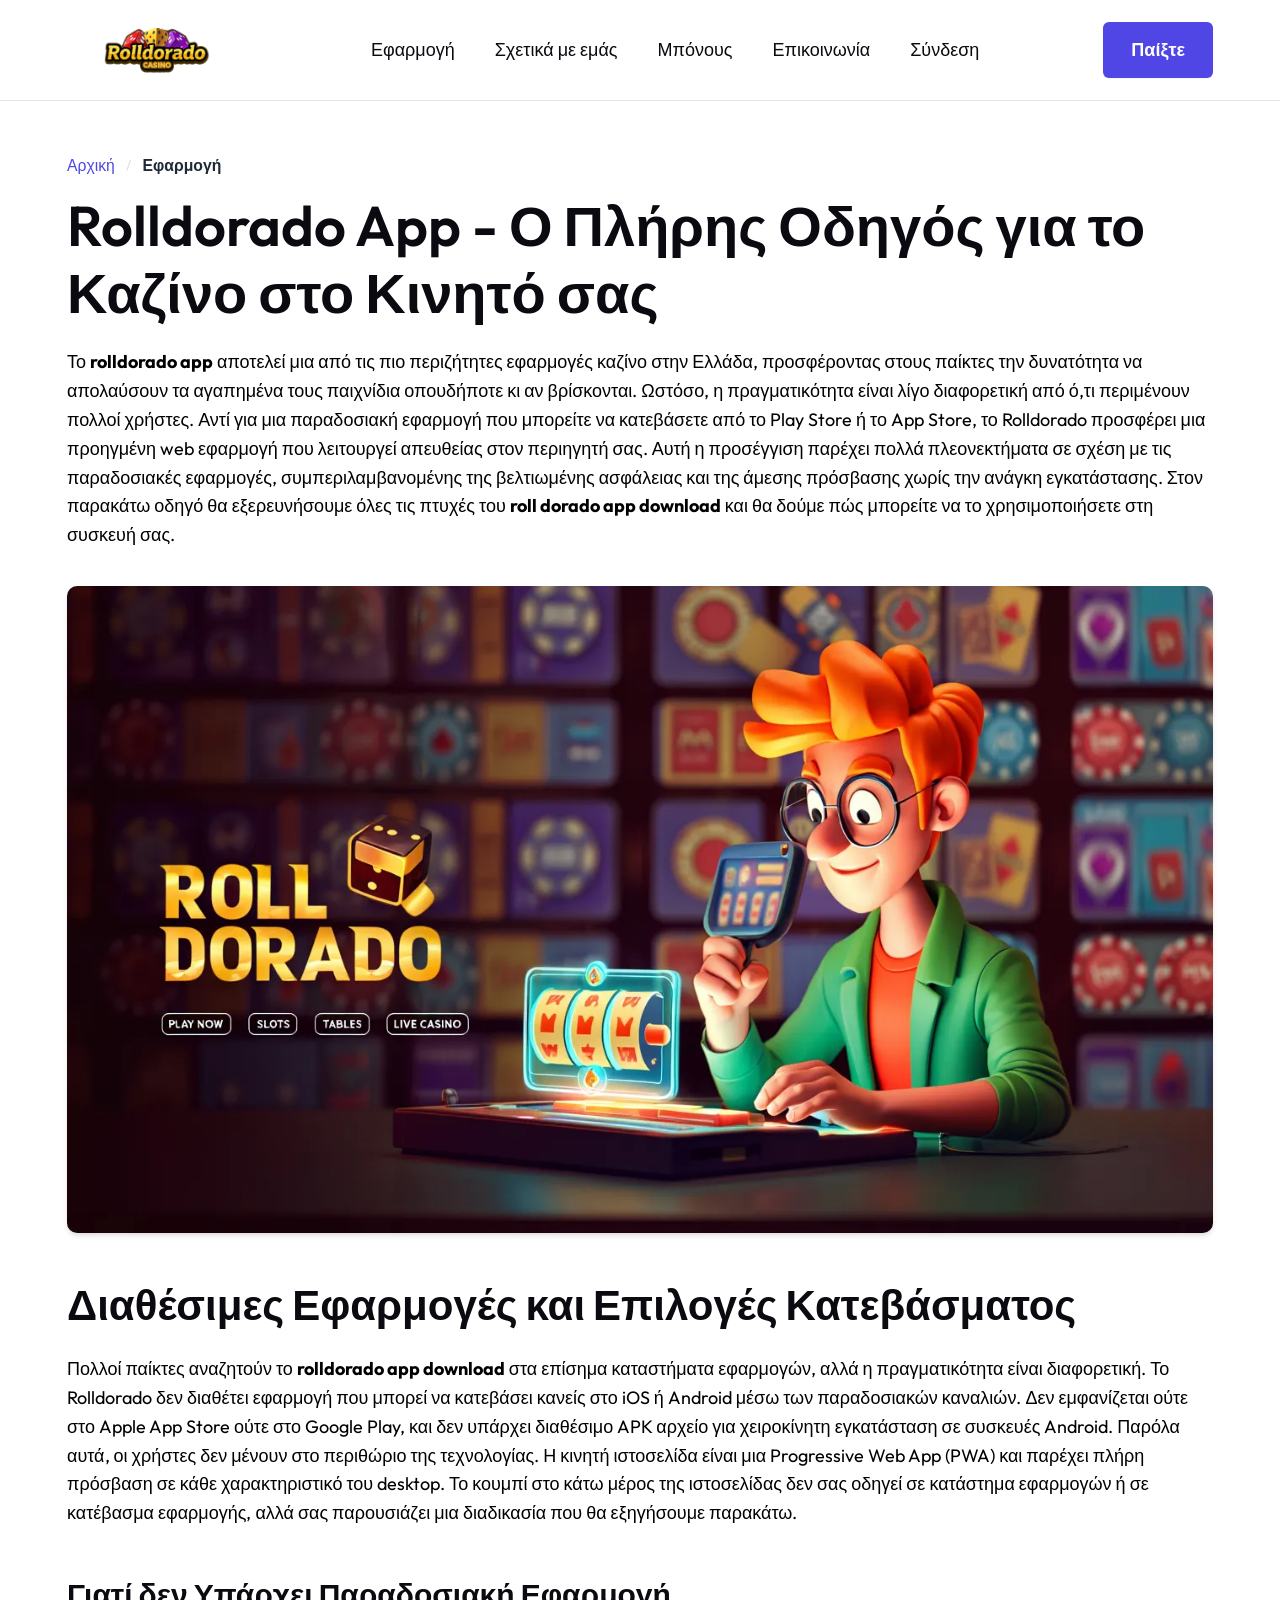
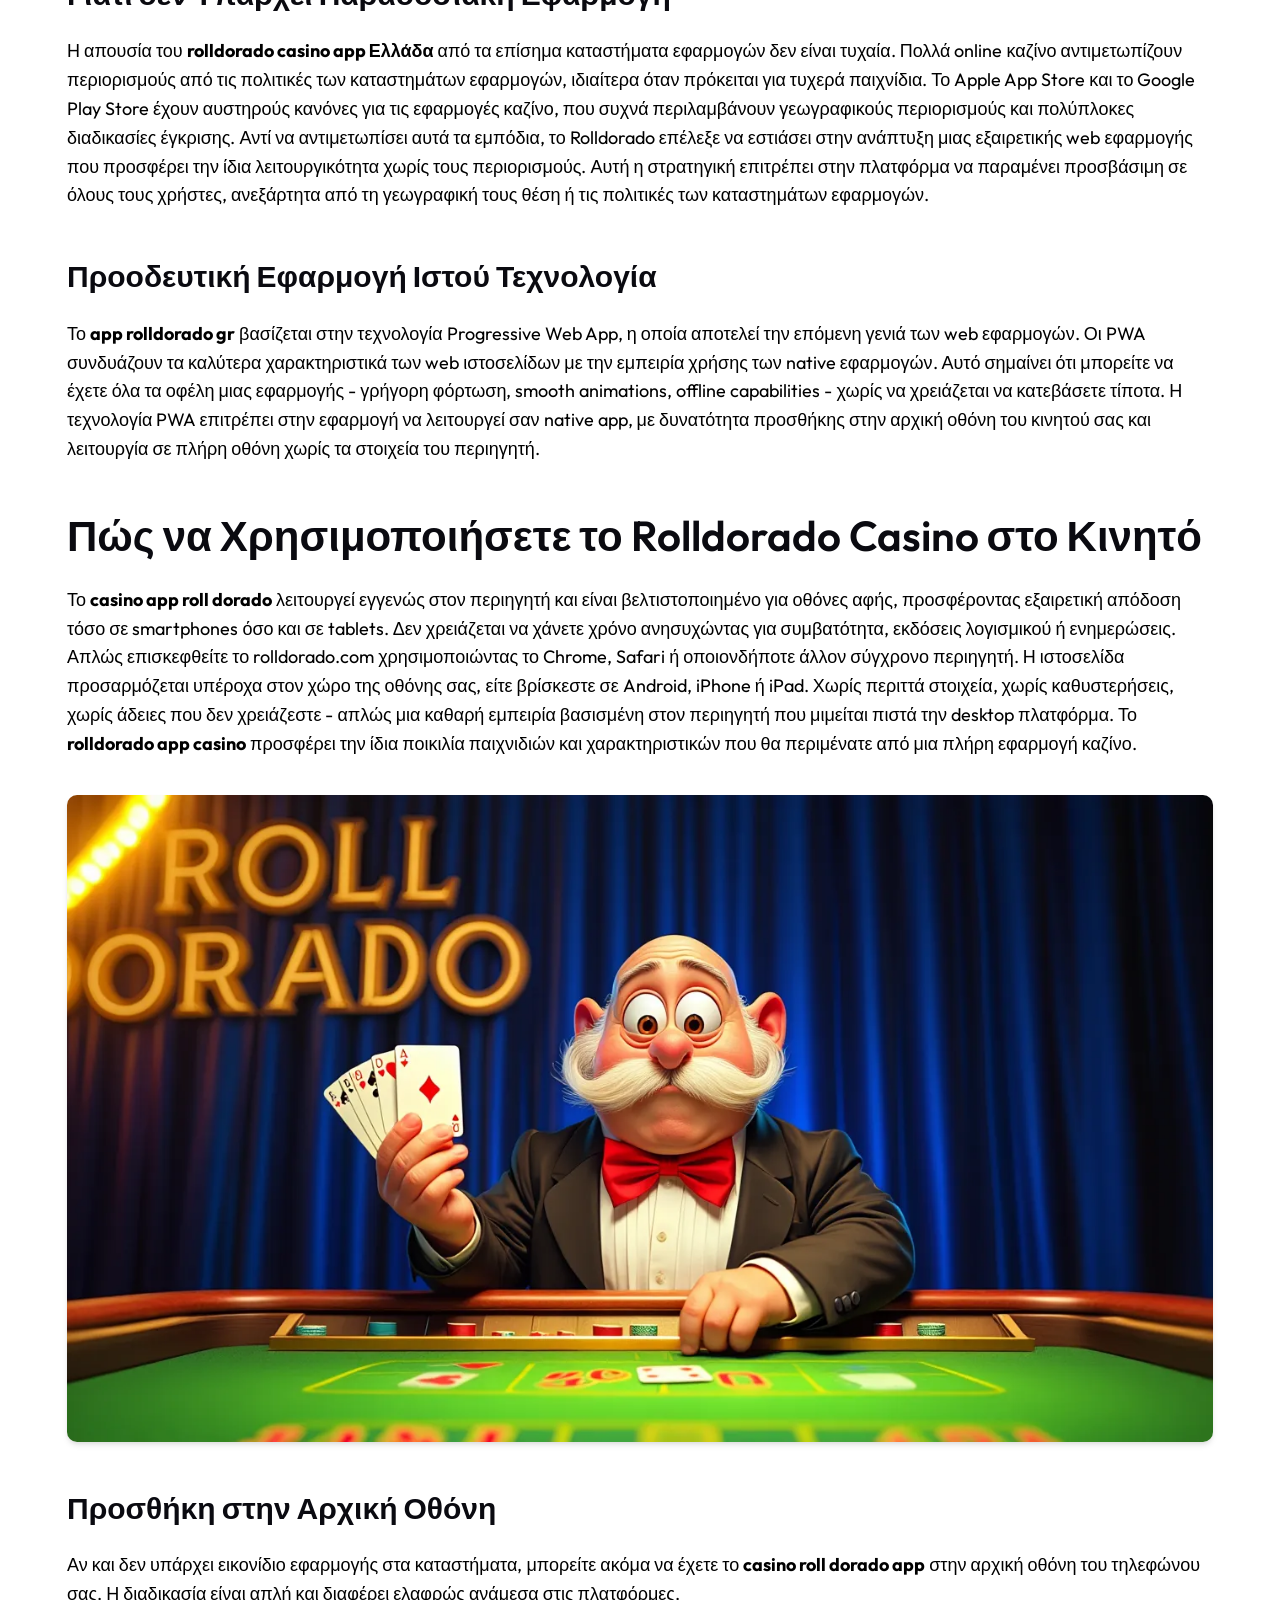
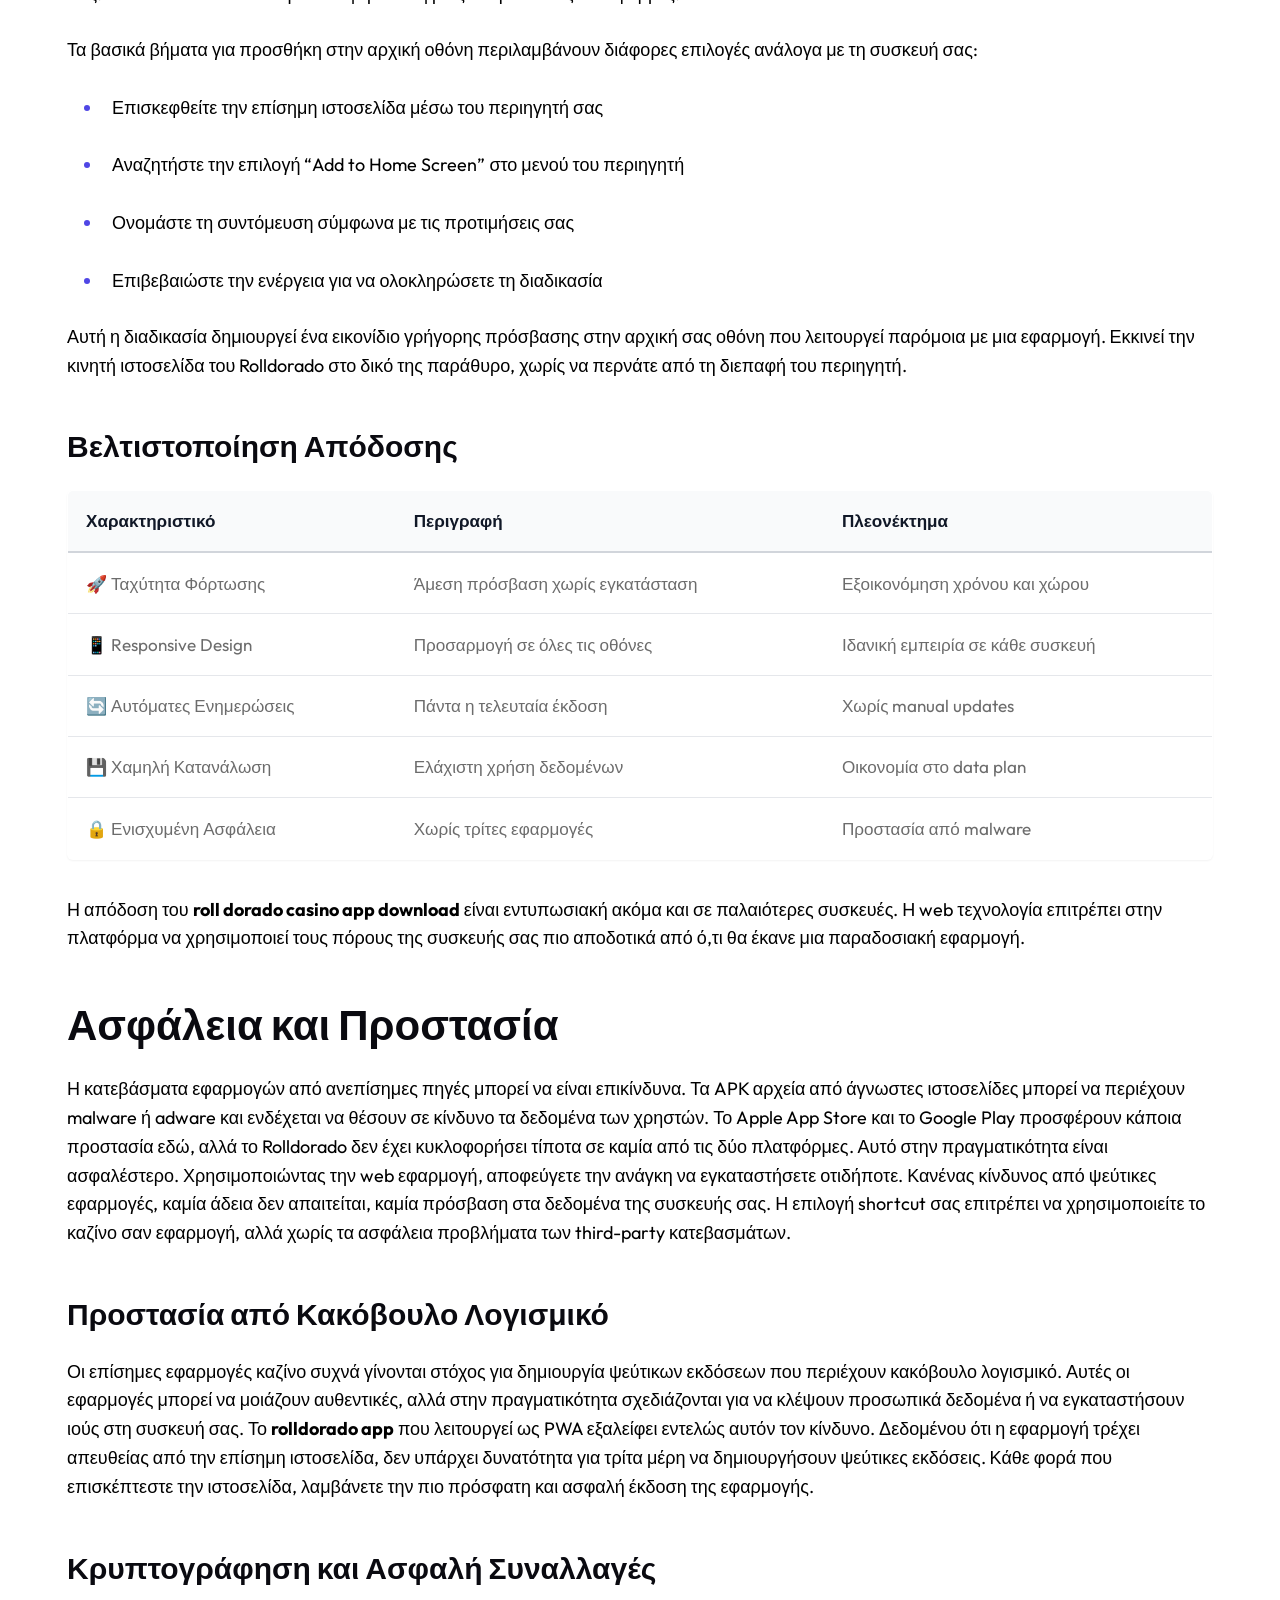
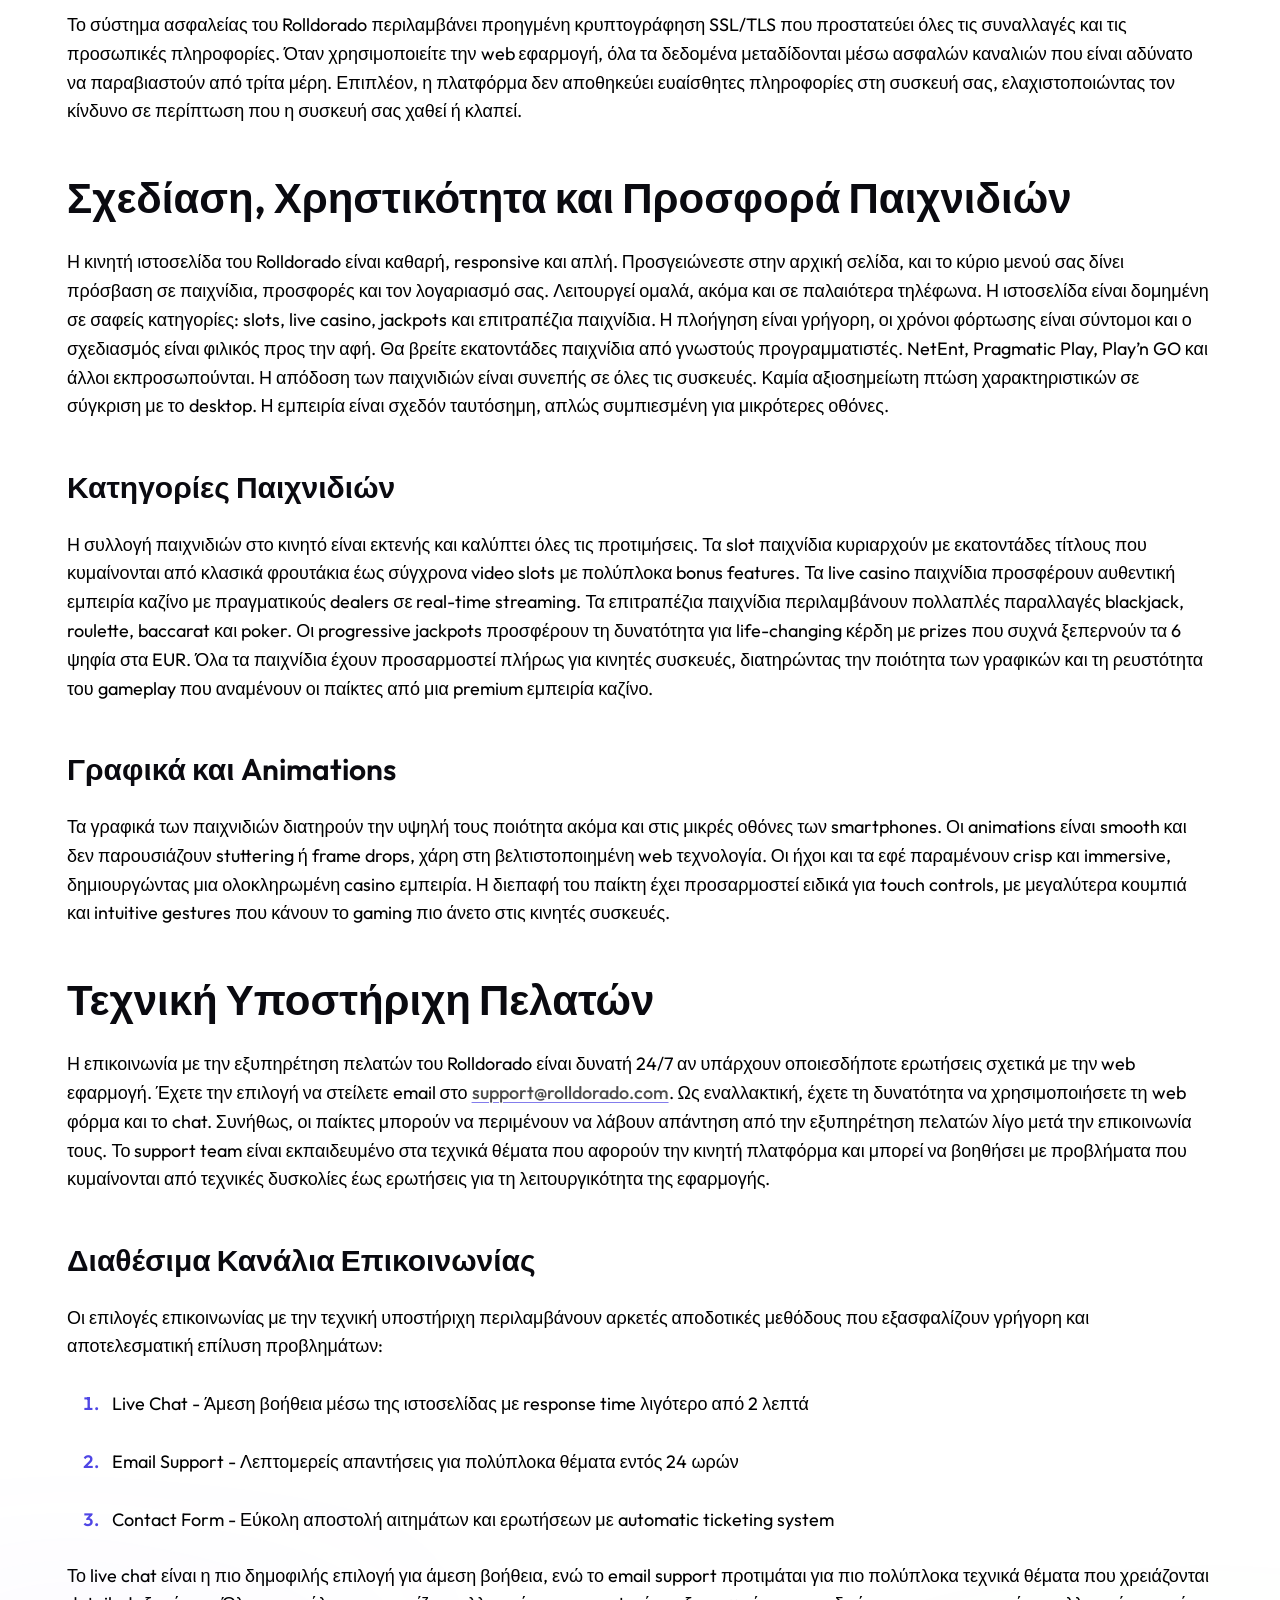
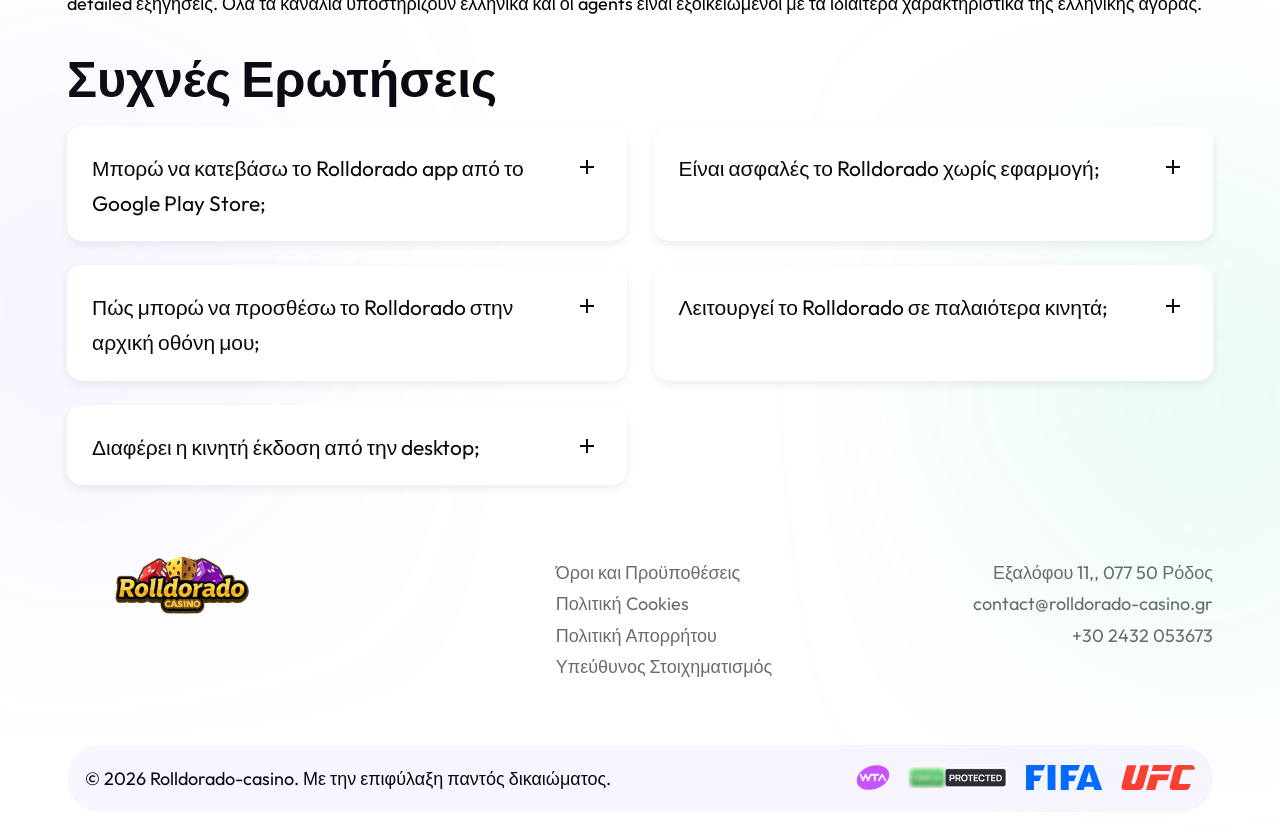
==== commit 56d2fd92: "chore: ref link cloaking retrofit" ====
--- a/app/index.html
+++ b/app/index.html
@@ -122,7 +122,7 @@
   
   <link rel="stylesheet" href="/stylesheet/style.31c47801c6d0d72ed2a5c82821228aae0c2e79ded20c3f57e30a147ff3dc51f1.9a481f0e.css" integrity="sha384-0KXBVfn+M3Rq9s7ceeUWSUtH//mEdd8QorEAnDosq/TmWzyBZxPk2CMEoxGHtPv9">
   
-  <link rel="stylesheet" href="/stylesheet/style.5d82aa0d5315f677f709af838c8047af22db36b3e33fa7e0f8188cf7c692dd08.2a2a2f2e.css" integrity="sha384-d7JrkSmFi6nLMh2XPvFJecejnaEzacwn48N3s2CeAZXG4I7FW5NGJf6heShkm1qw">
+  <link rel="stylesheet" href="/stylesheet/style.5d82aa0d5315f677f709af838c8047af22db36b3e33fa7e0f8188cf7c692dd08.2a2a2f2e.css" integrity="sha384-CEA00Z3X3PZq4h1Nw2YiFuoVV65u+W3tn8yXM7u0oNZt//SQRy0FJFzrinKILB+Y">
   
 </head>
 
@@ -577,7 +577,7 @@
   
   
   
-  <script src="/app.0e24552615ffa1409141c90a6d6ec017d13fa67e39c1ea9654c3ec1a2da6f43e.js" integrity="sha384-fiYQfxU9iyWrC+3WBpQjyWIdAPOQGCwn4OybNwbgKpBmFc/yV7XqTW++M/k+S02u" defer=""></script>
+  <script src="/app.0e24552615ffa1409141c90a6d6ec017d13fa67e39c1ea9654c3ec1a2da6f43e.js" integrity="sha384-UkB72MKupiZon4xnnzyxadPQ80f6/Q1qBYAcIpwaK+JOJhDFM1bEmuPLIk/3ukKB" defer=""></script>
 
 
 </body></html>
